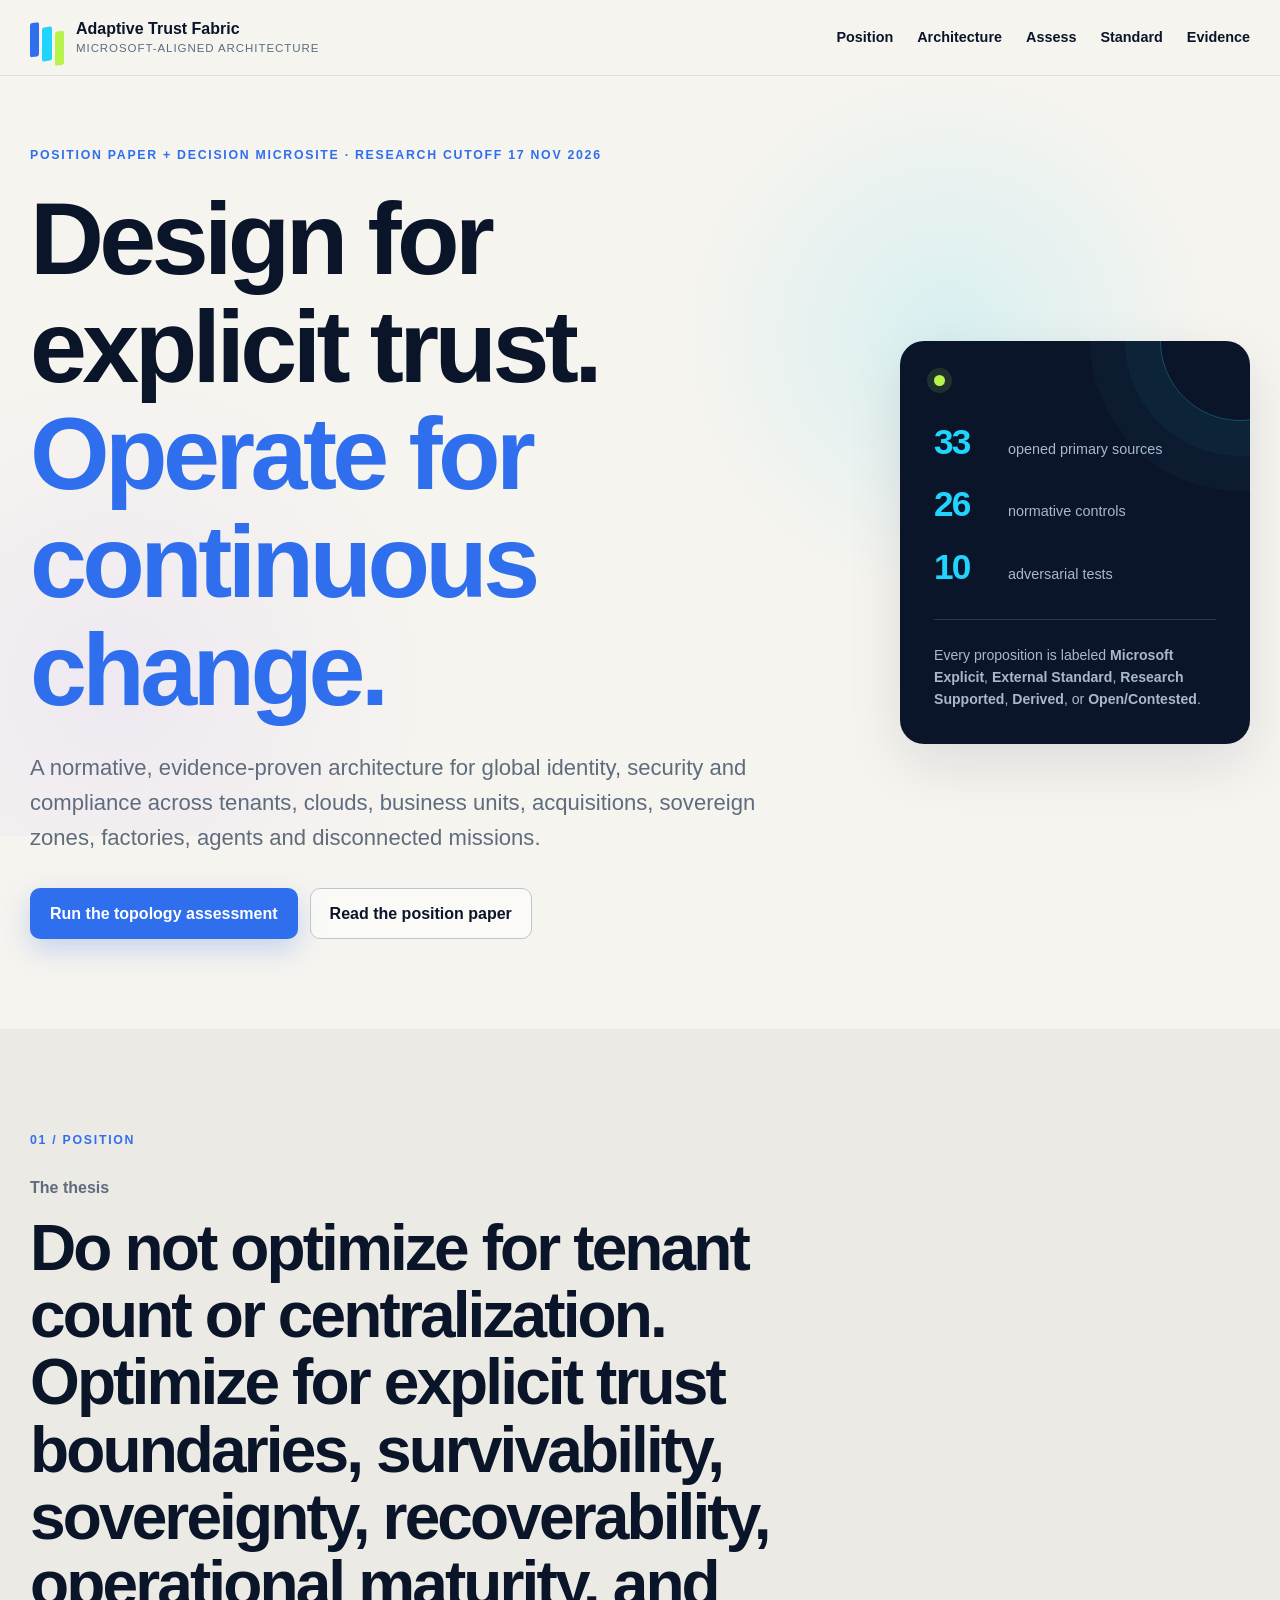
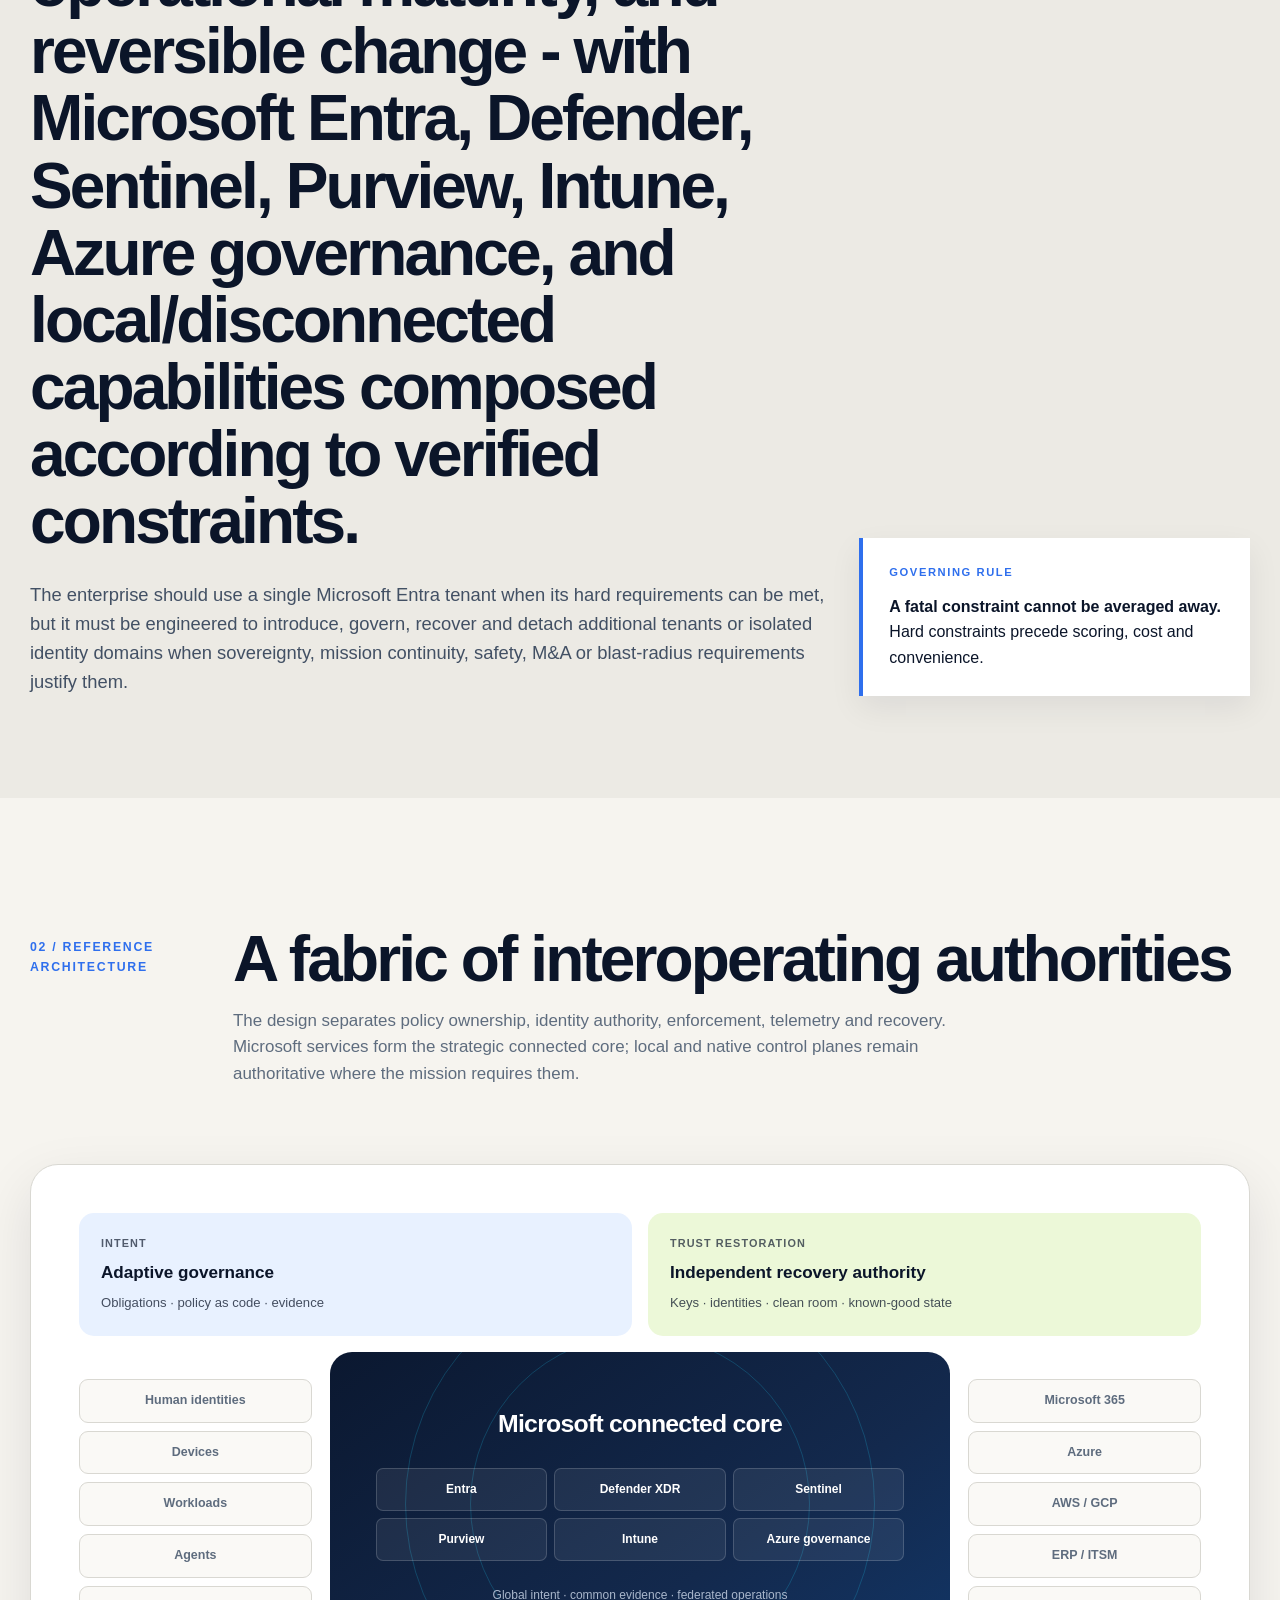
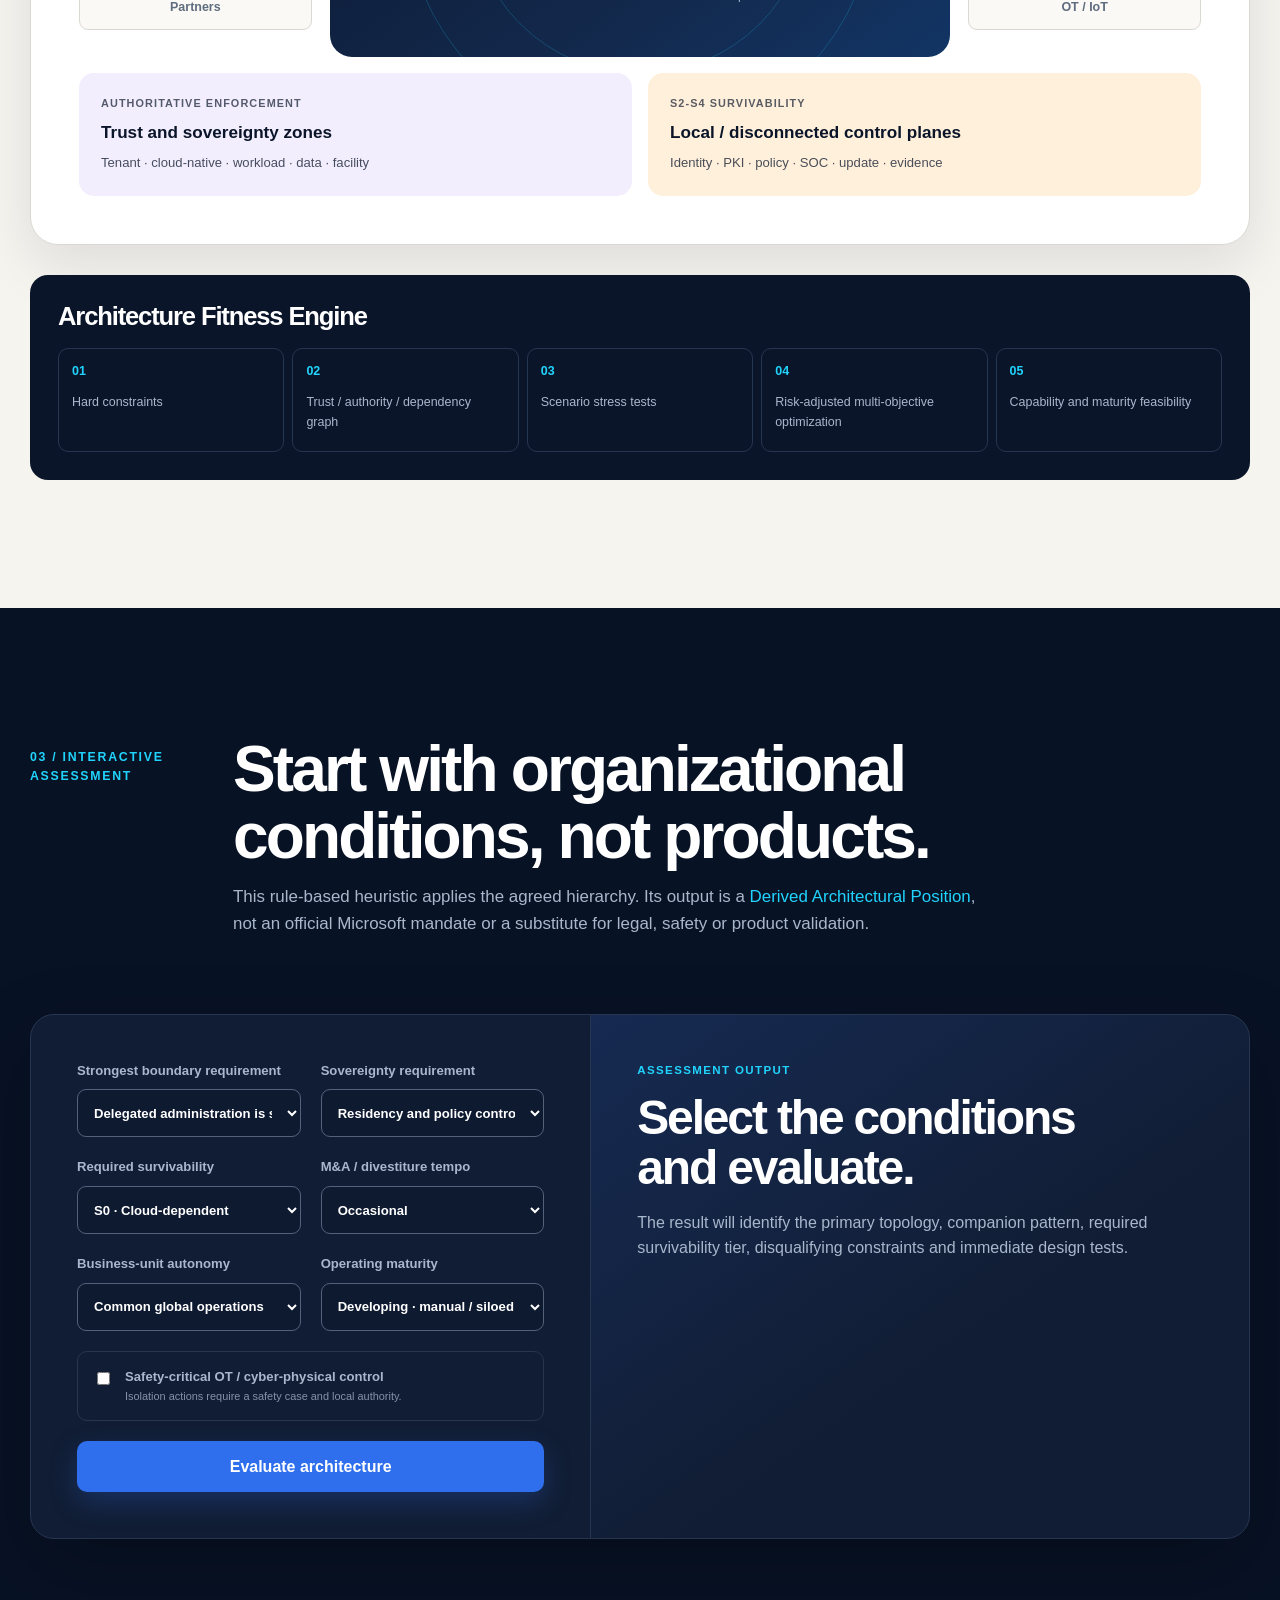
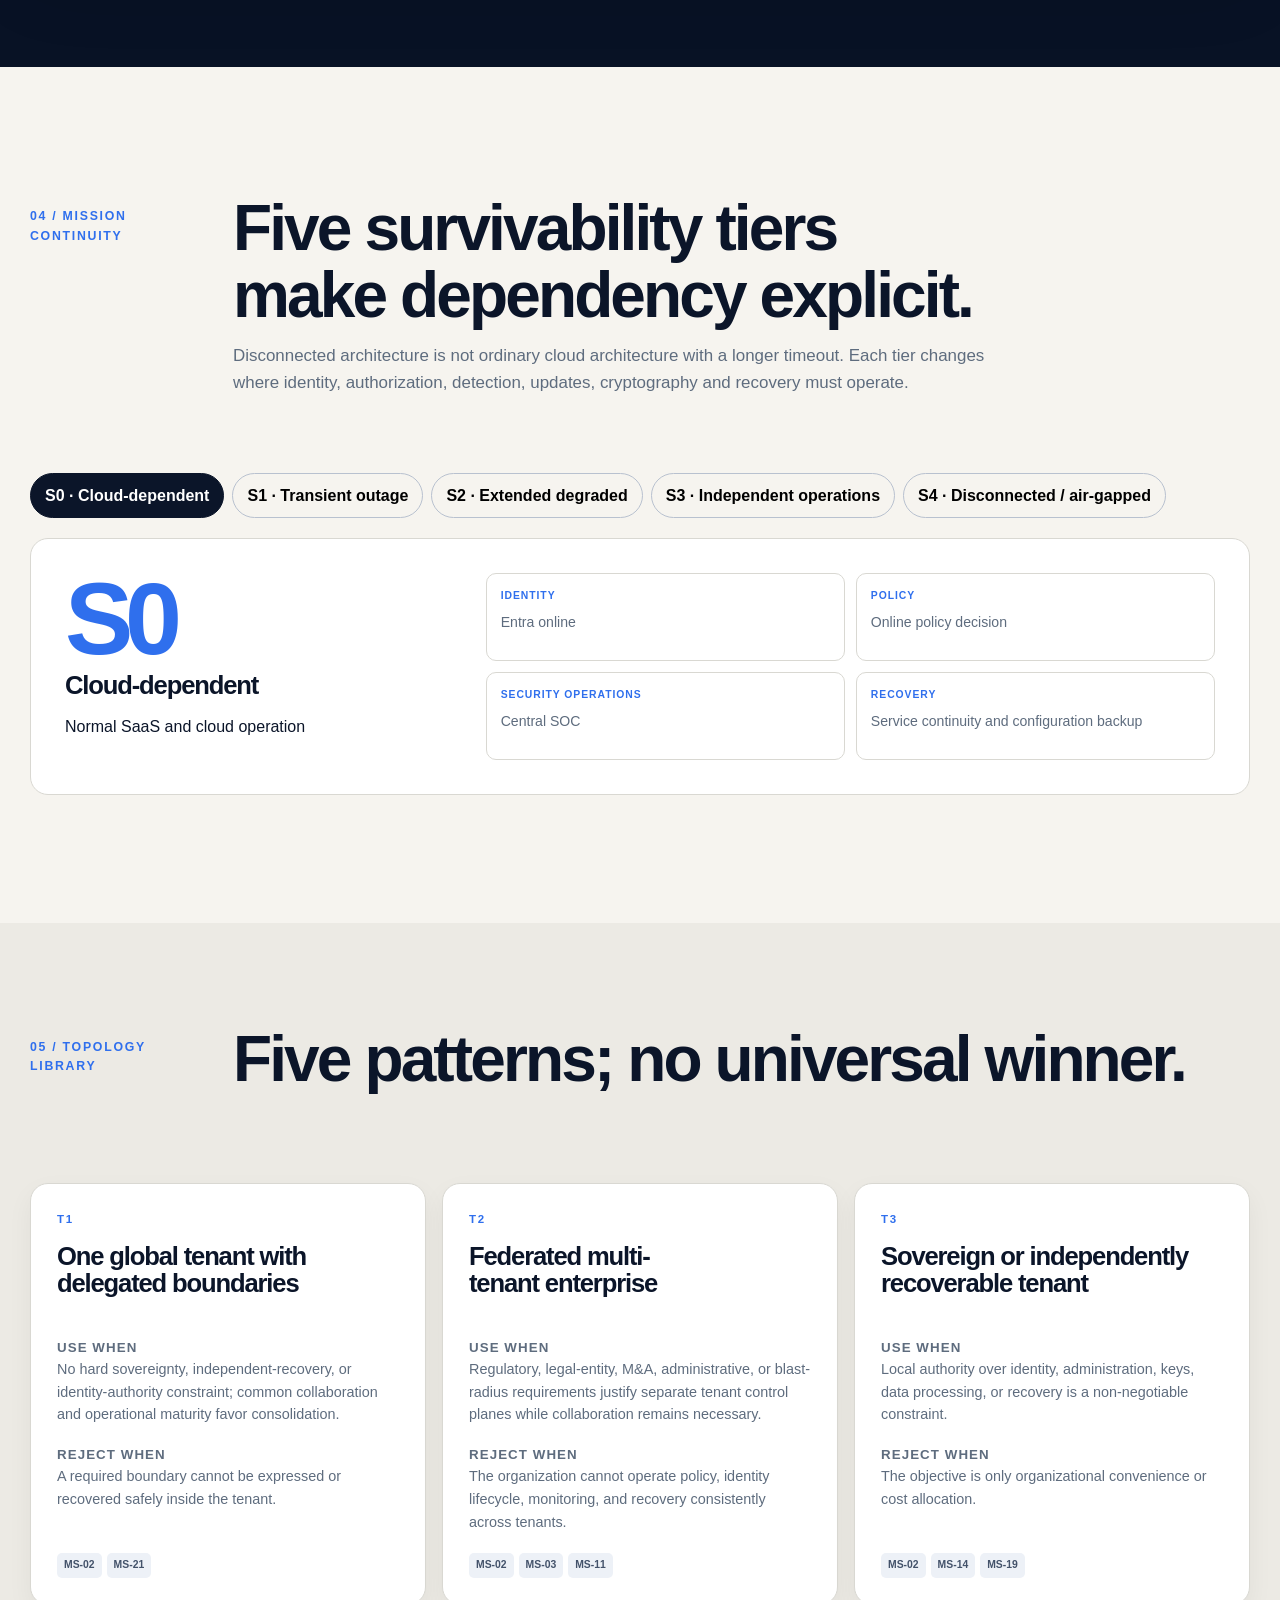
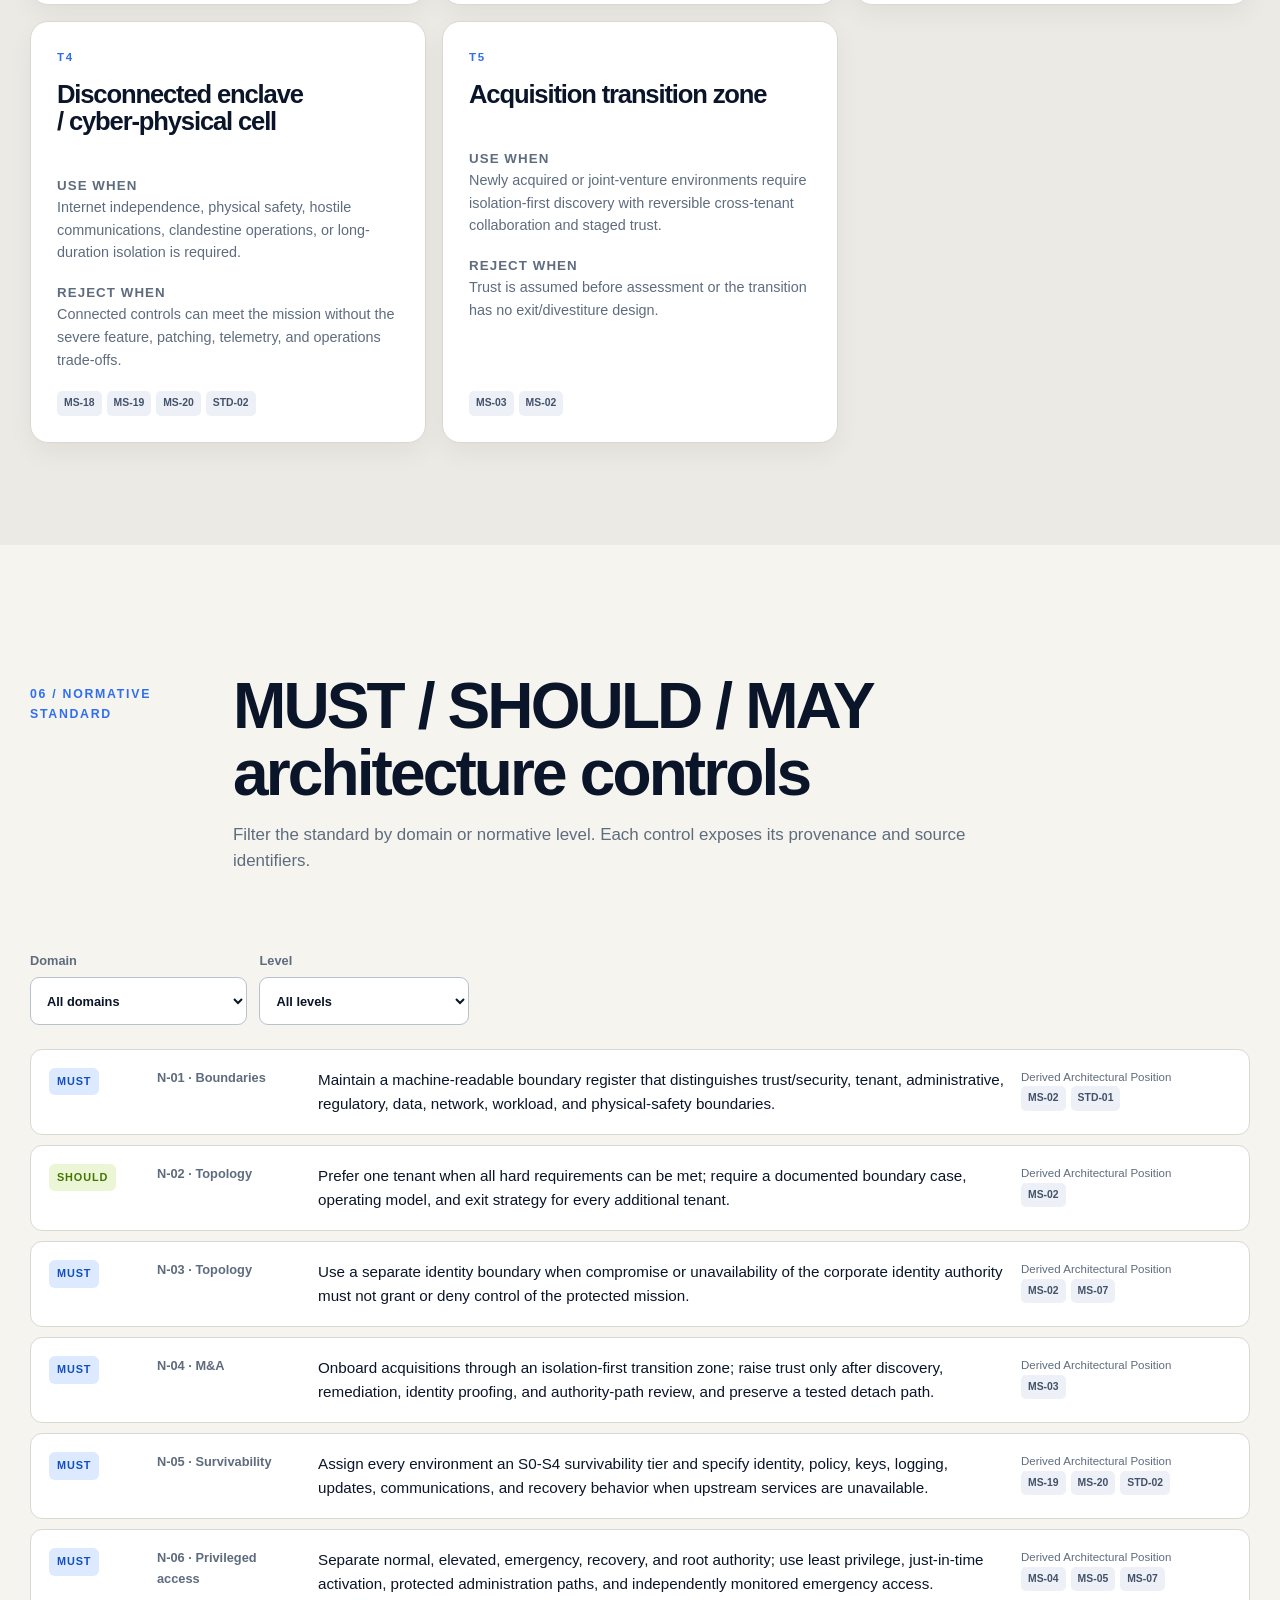
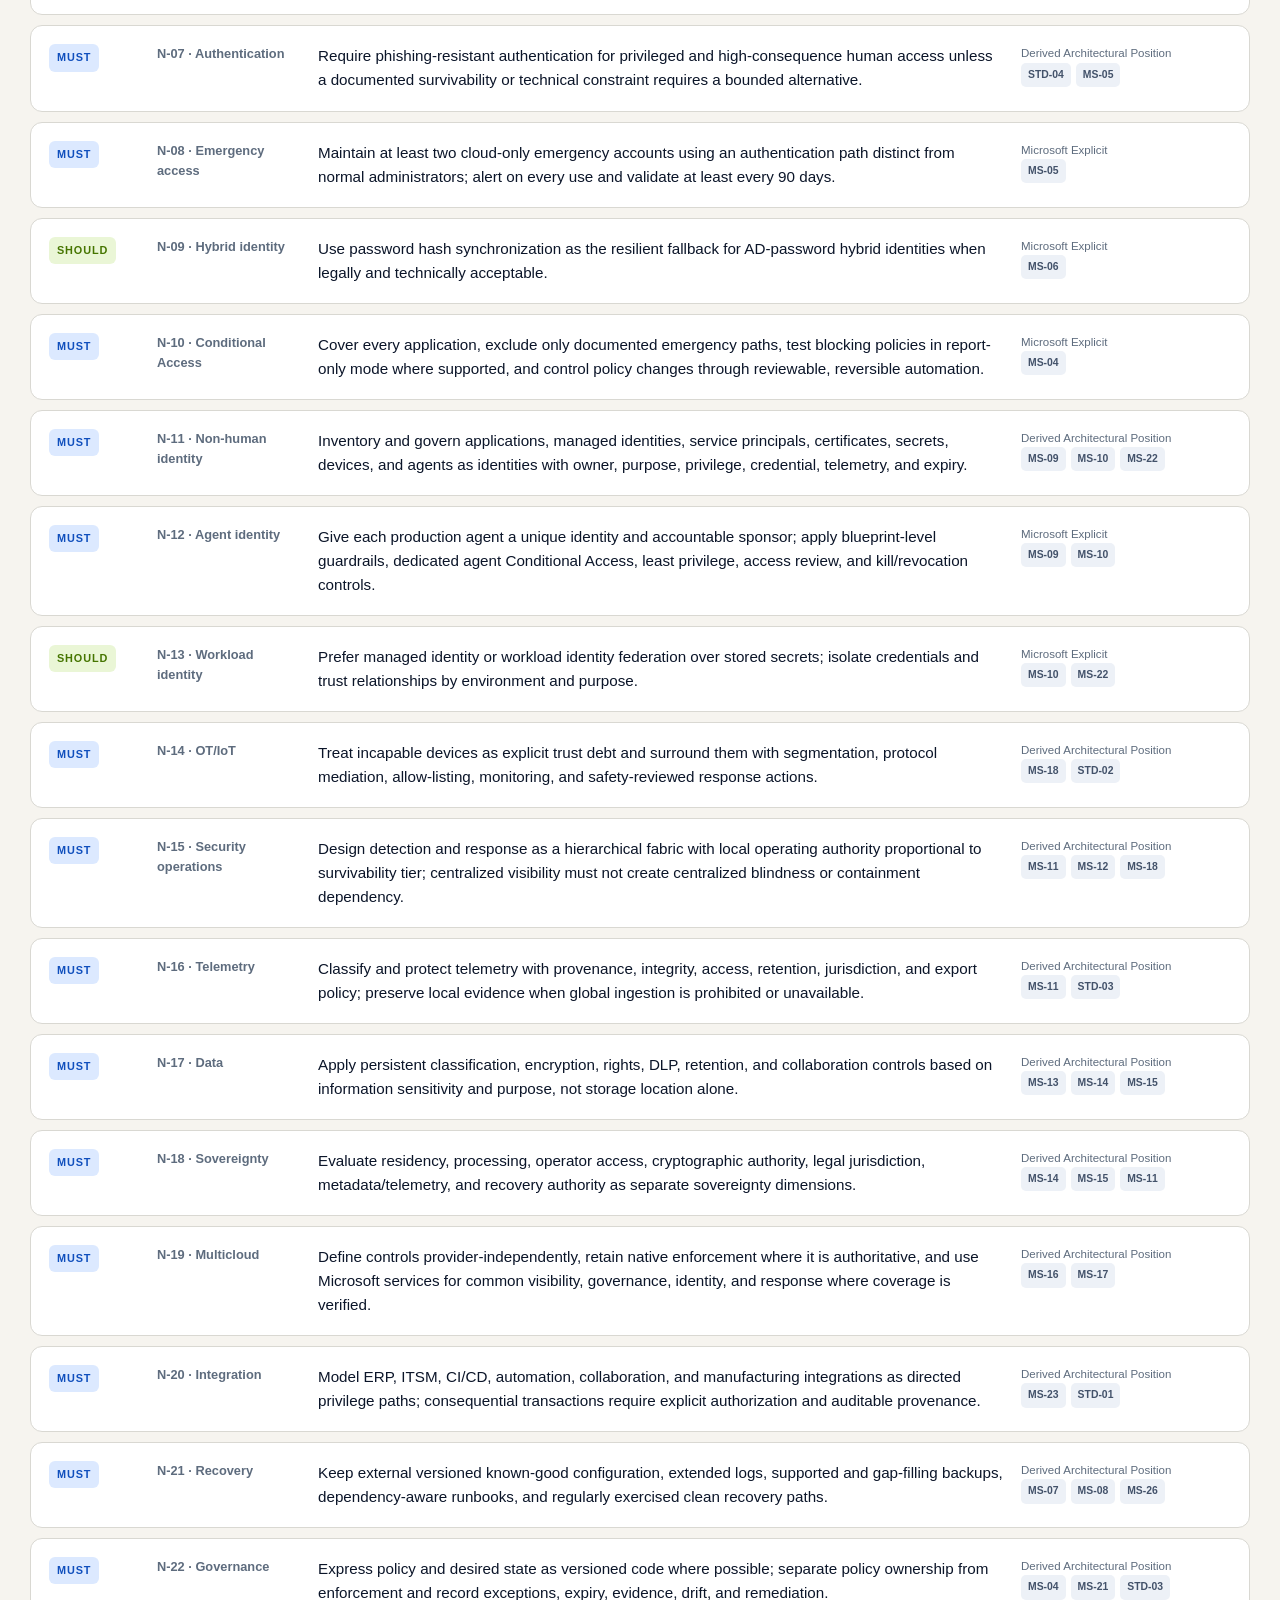
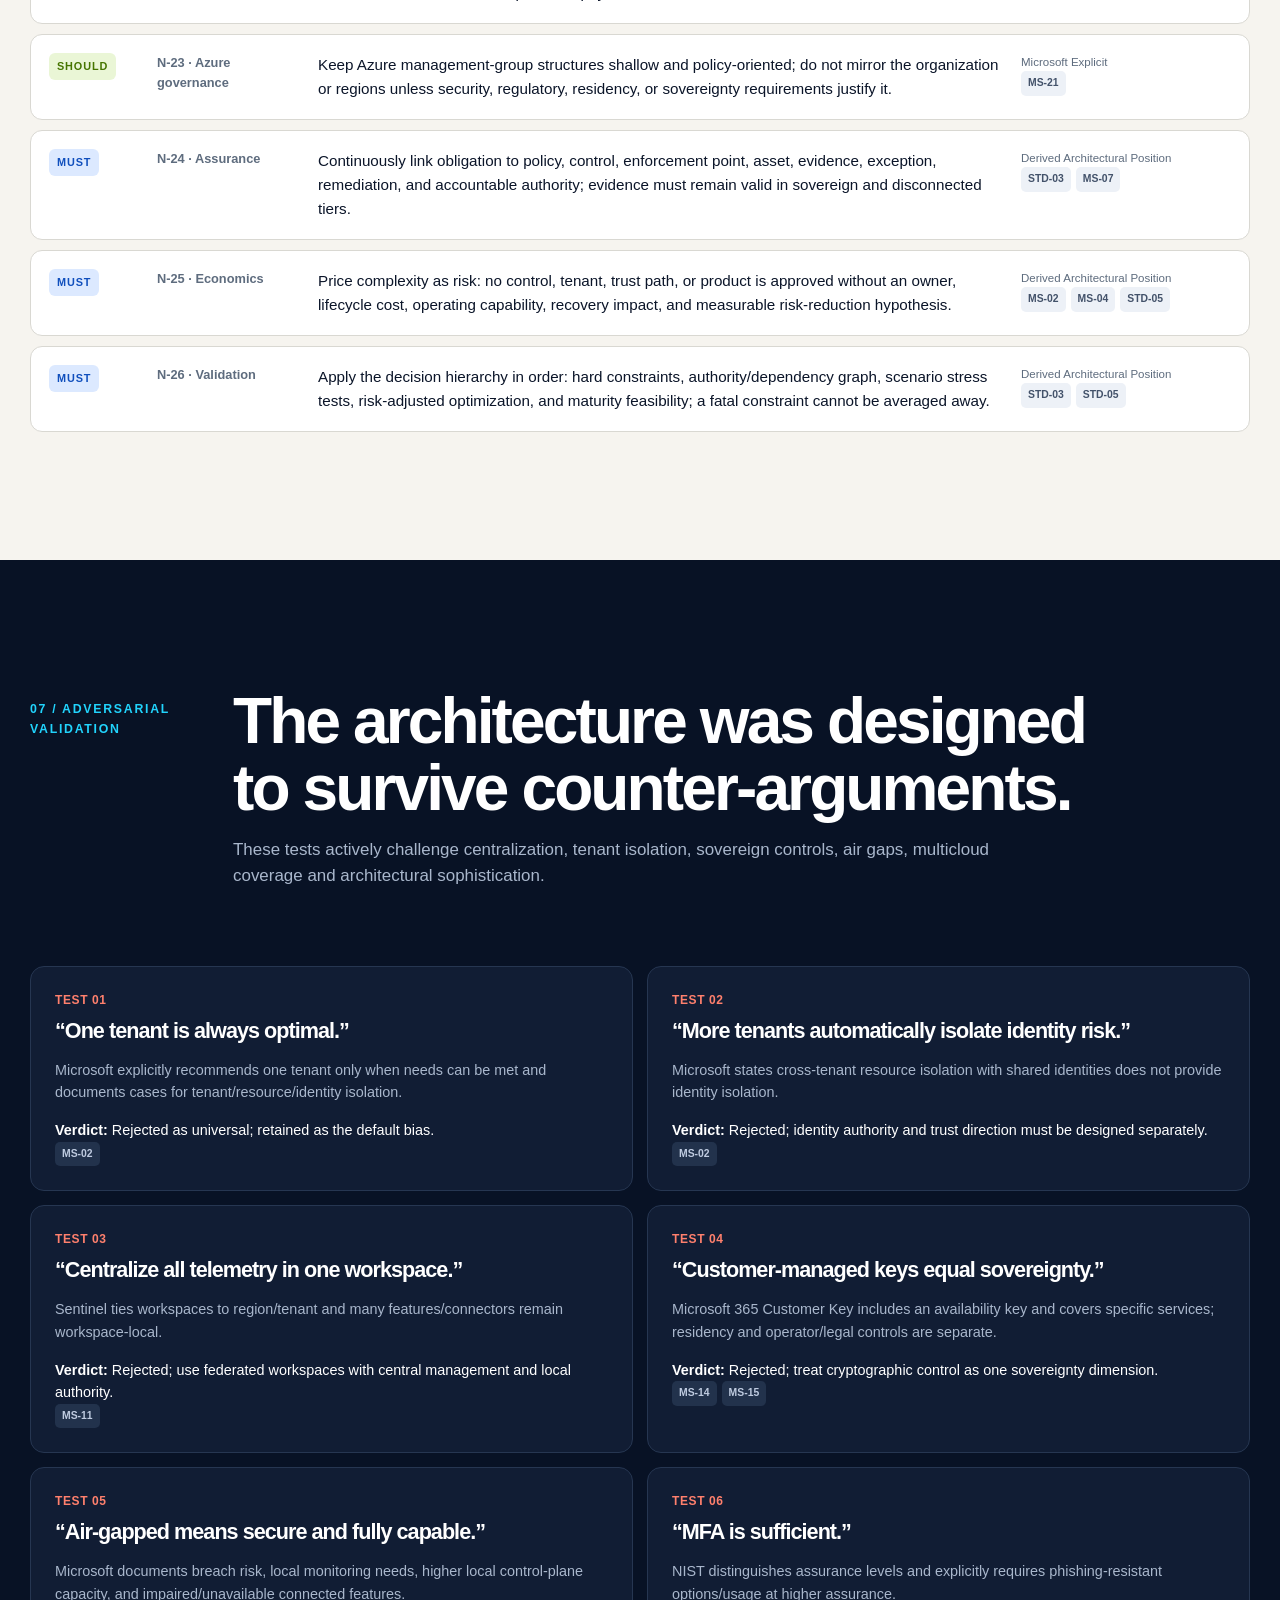
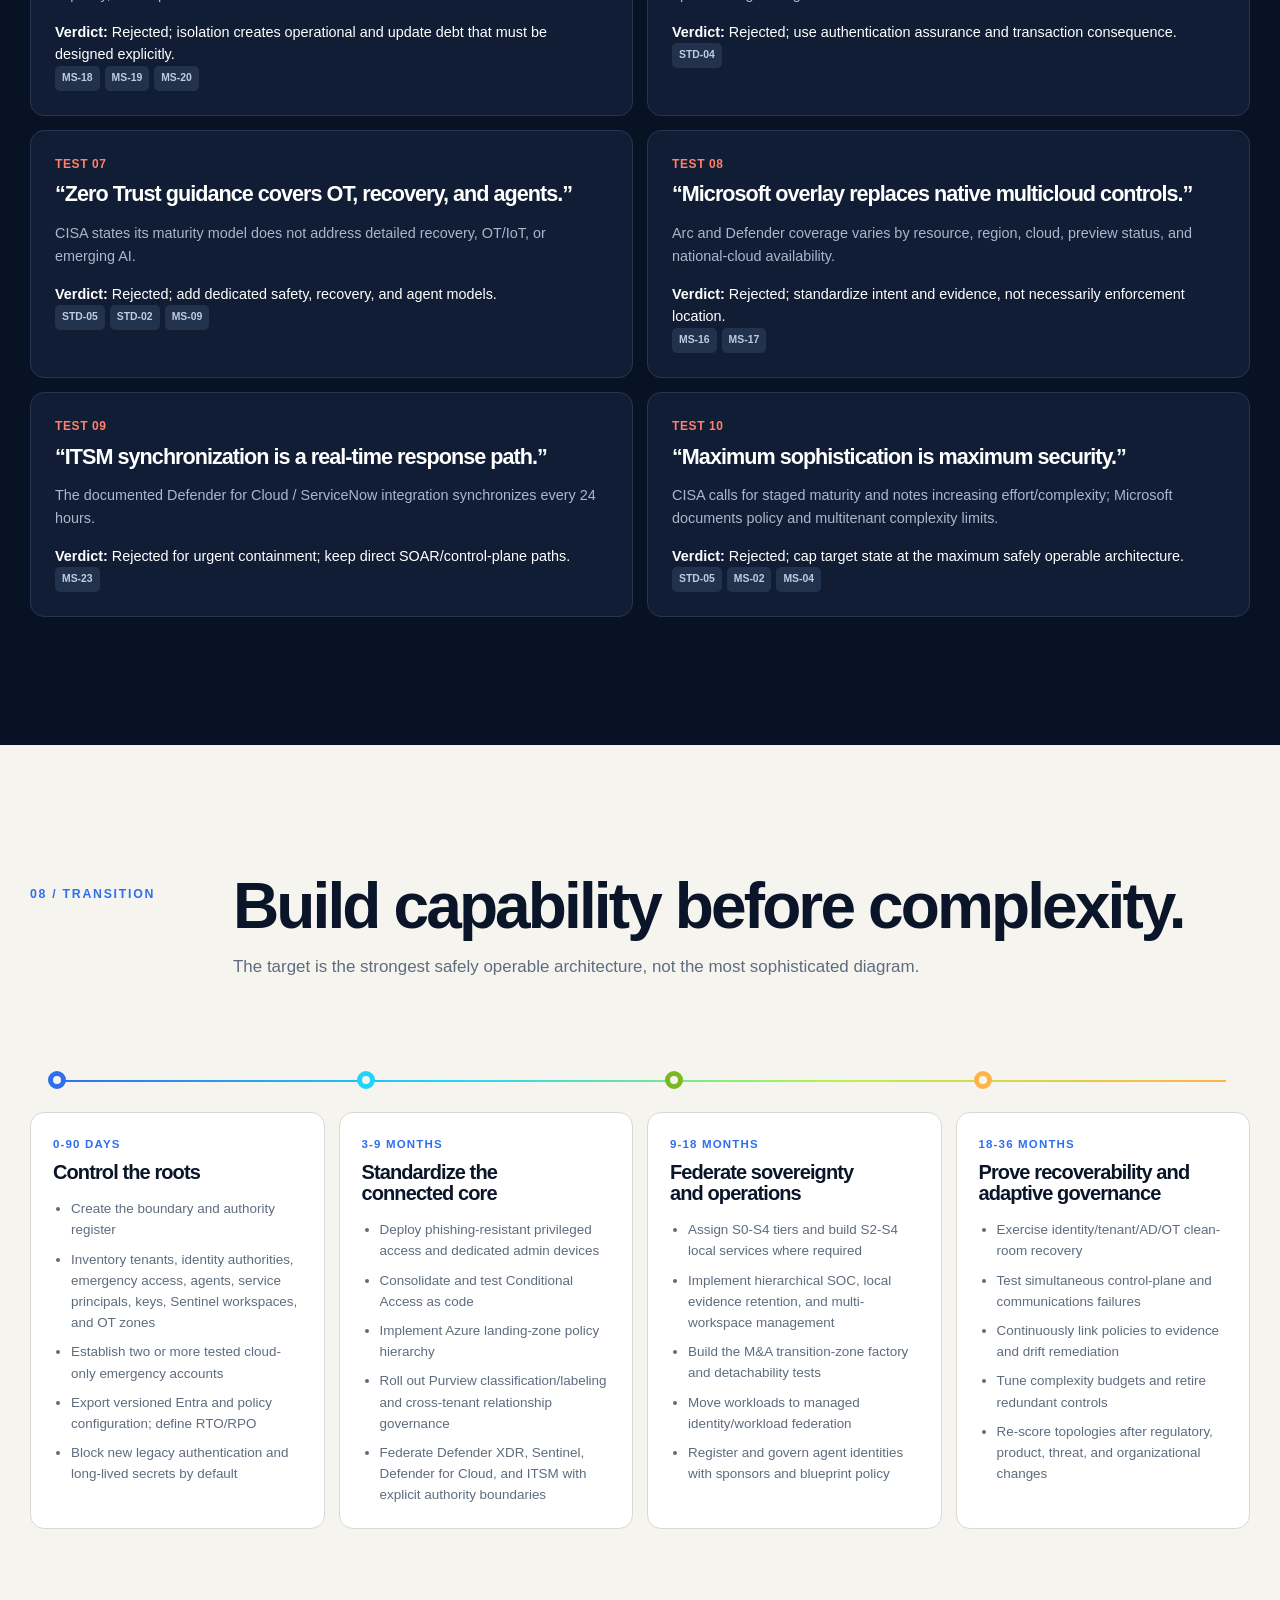
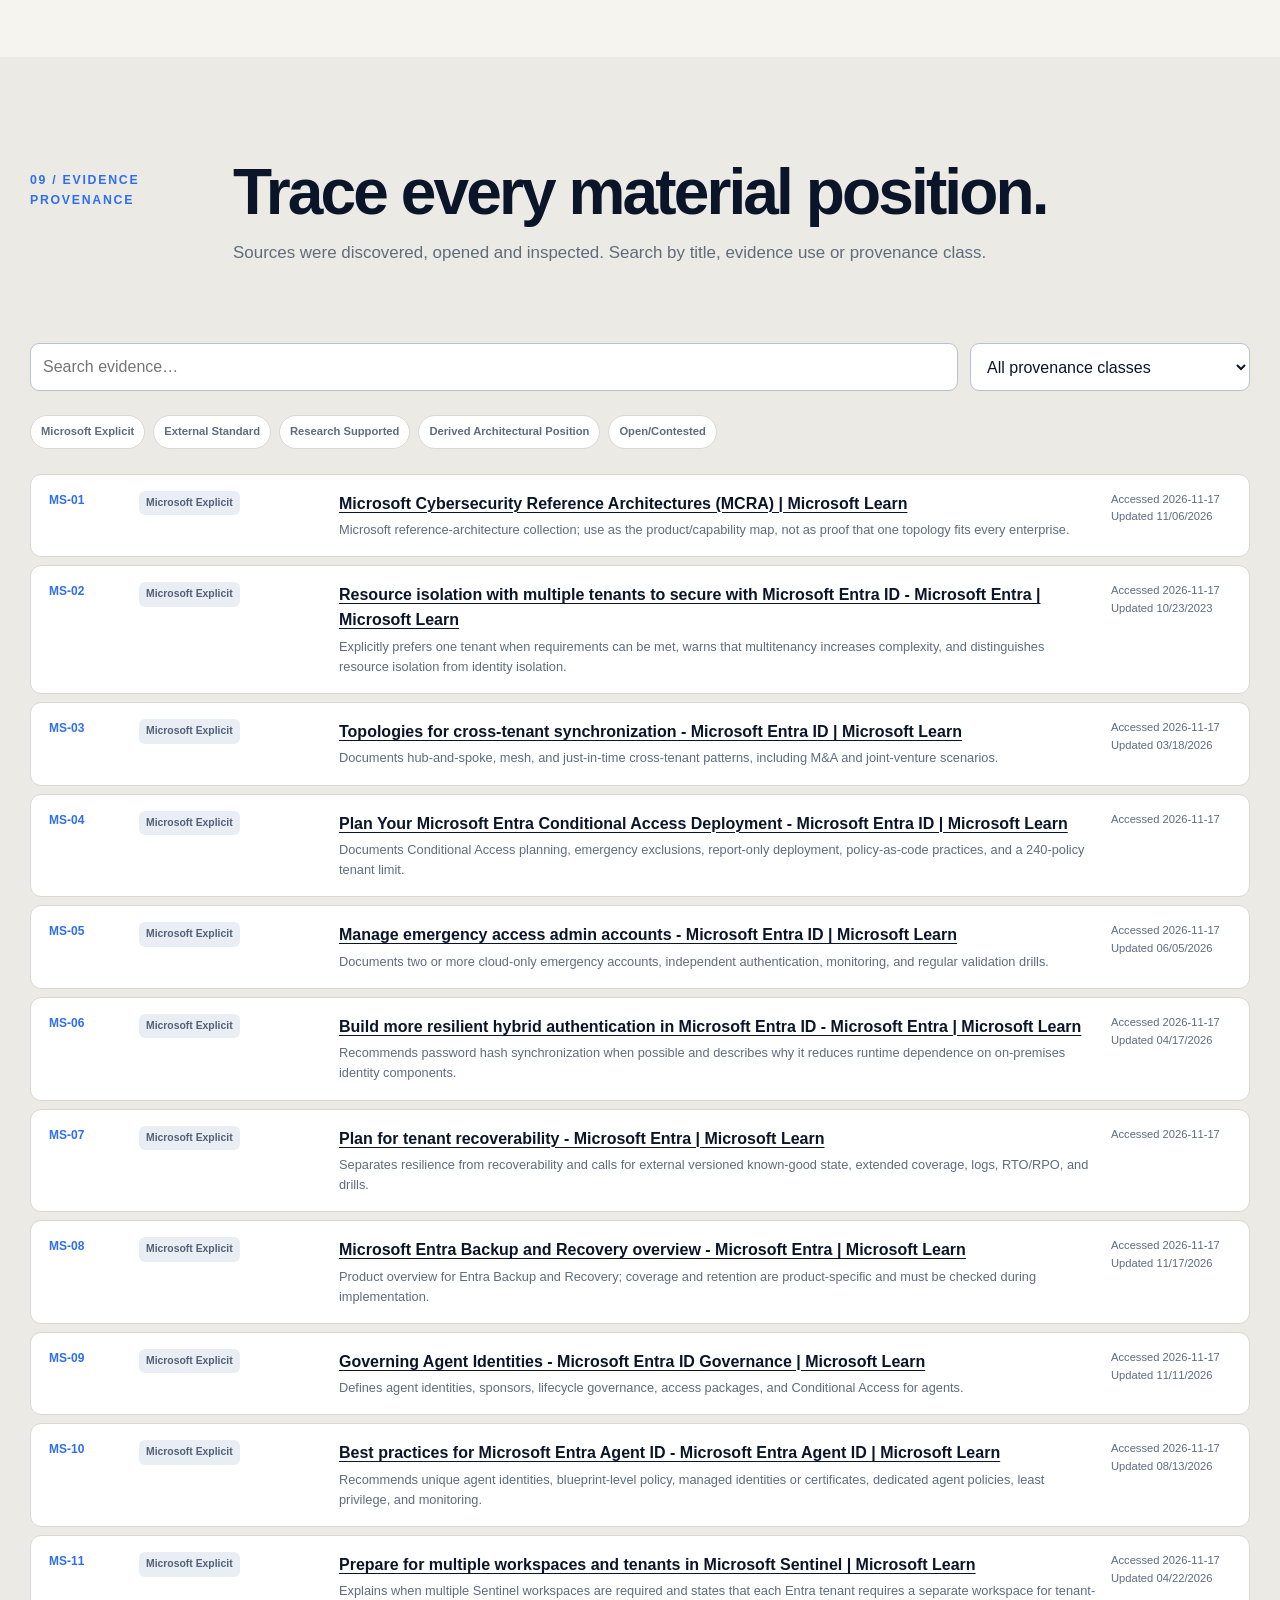
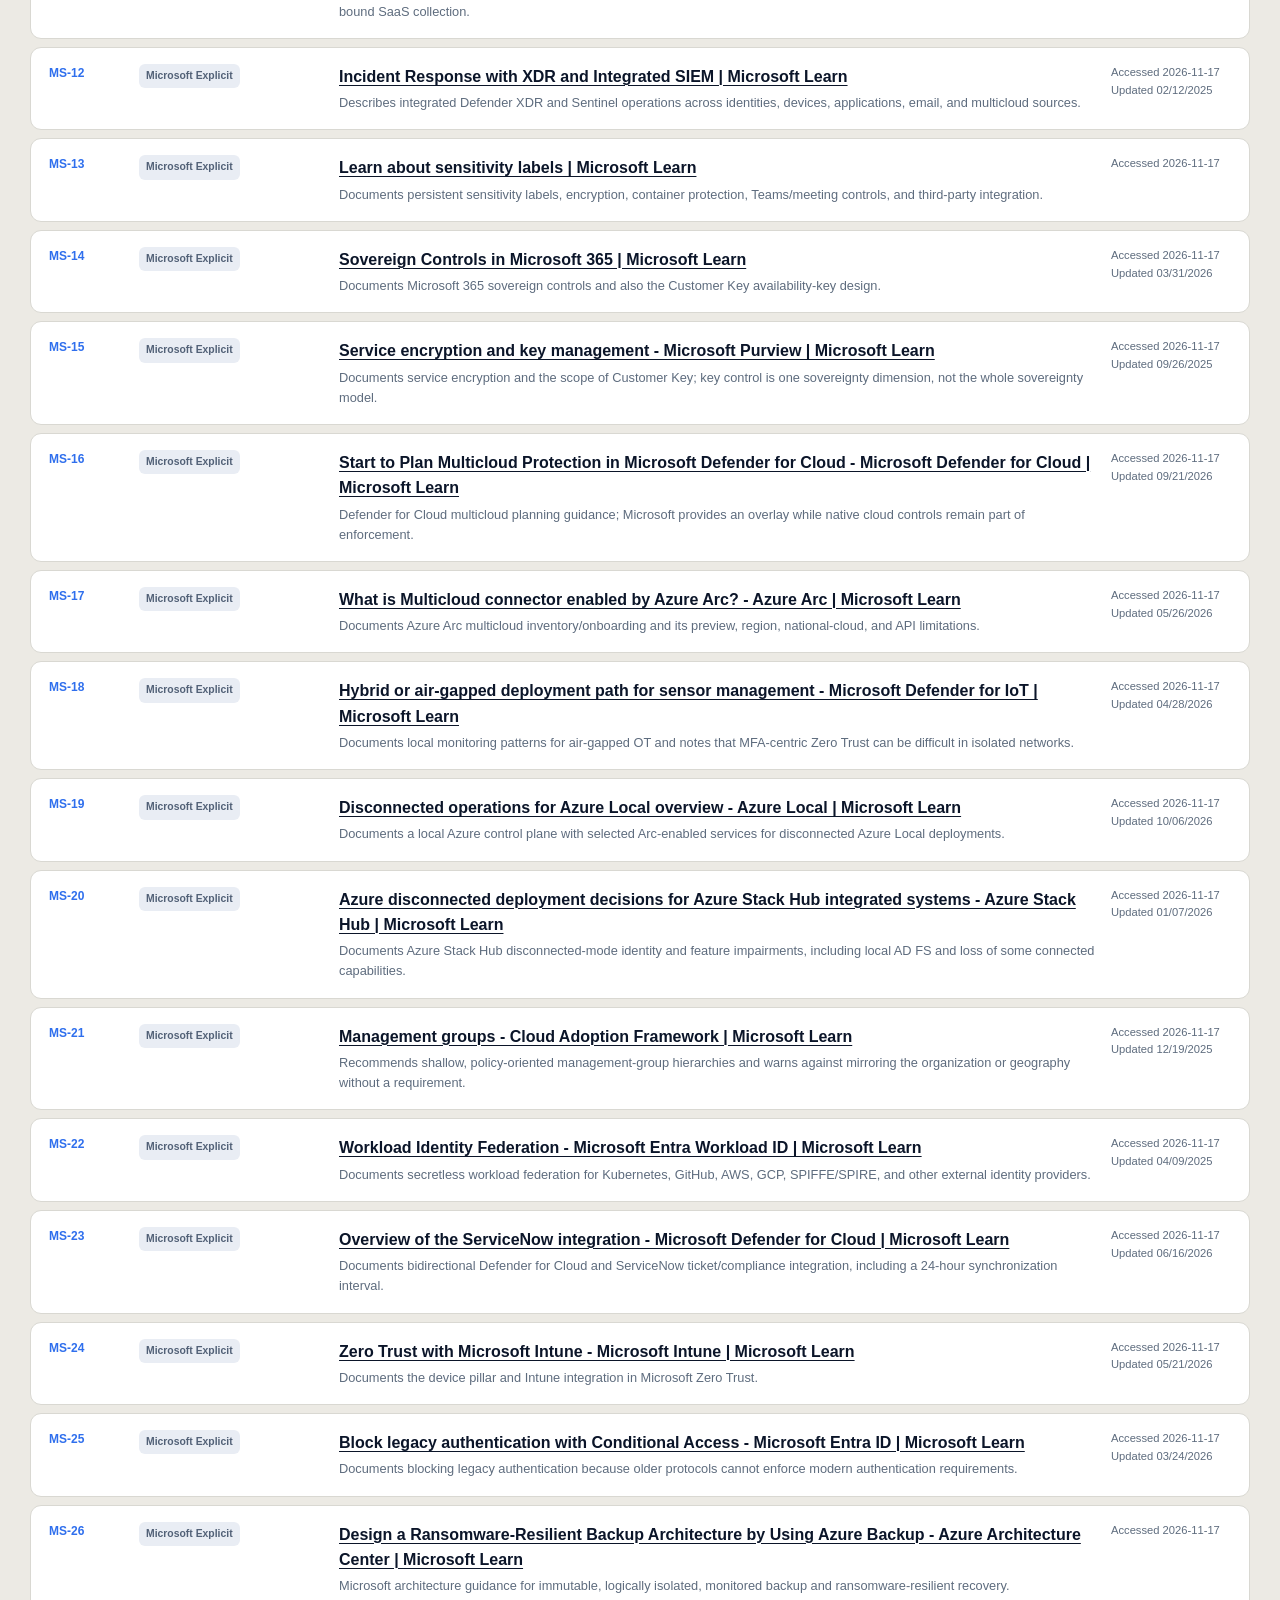
==== adaptive-trust-fabric-microsite/index.html @ 8f03200f "Initial commit" ====
<!doctype html>
<html lang="en">
<head>
  <meta charset="utf-8">
  <meta name="viewport" content="width=device-width, initial-scale=1">
  <meta name="description" content="Evidence-backed Microsoft-aligned decision framework for global identity, security, compliance, sovereignty, M&A, OT, multicloud and disconnected operations.">
  <title>Adaptive Trust Fabric | Global Enterprise Architecture</title>
  <link rel="stylesheet" href="assets/styles.css">
</head>
<body>
  <a class="skip-link" href="#main">Skip to content</a>
  <header class="site-header" id="top">
    <a class="brand" href="#top" aria-label="Adaptive Trust Fabric home">
      <span class="brand-mark" aria-hidden="true"><i></i><i></i><i></i></span>
      <span><strong>Adaptive Trust Fabric</strong><small>Microsoft-aligned architecture</small></span>
    </a>
    <button class="nav-toggle" aria-expanded="false" aria-controls="site-nav">Menu</button>
    <nav id="site-nav" aria-label="Primary navigation">
      <a href="#position">Position</a>
      <a href="#architecture">Architecture</a>
      <a href="#assess">Assess</a>
      <a href="#standard">Standard</a>
      <a href="#evidence">Evidence</a>
    </nav>
  </header>

  <main id="main">
    <section class="hero shell">
      <div class="hero-copy reveal">
        <p class="eyebrow">Position paper + decision microsite · Research cutoff 17 Nov 2026</p>
        <h1>Design for explicit trust.<br><span>Operate for continuous change.</span></h1>
        <p class="dek">A normative, evidence-proven architecture for global identity, security and compliance across tenants, clouds, business units, acquisitions, sovereign zones, factories, agents and disconnected missions.</p>
        <div class="hero-actions">
          <a class="button primary" href="#assess">Run the topology assessment</a>
          <a class="button secondary" href="../position-paper/Adaptive-Trust-Fabric-Position-Paper.pdf">Read the position paper</a>
        </div>
      </div>
      <aside class="evidence-card reveal" aria-label="Evidence summary">
        <span class="signal"></span>
        <p class="metric"><strong id="source-count">33</strong><span>opened primary sources</span></p>
        <p class="metric"><strong id="control-count">26</strong><span>normative controls</span></p>
        <p class="metric"><strong id="challenge-count">10</strong><span>adversarial tests</span></p>
        <div class="mini-rule"></div>
        <p>Every proposition is labeled <b>Microsoft Explicit</b>, <b>External Standard</b>, <b>Research Supported</b>, <b>Derived</b>, or <b>Open/Contested</b>.</p>
      </aside>
    </section>

    <section class="position band" id="position">
      <div class="shell grid-12">
        <div class="section-label">01 / Position</div>
        <div class="span-8">
          <p class="kicker">The thesis</p>
          <h2 id="thesis">Optimize for boundaries and survivability - not tenant count.</h2>
          <p class="lead">The enterprise should use a single Microsoft Entra tenant when its hard requirements can be met, but it must be engineered to introduce, govern, recover and detach additional tenants or isolated identity domains when sovereignty, mission continuity, safety, M&A or blast-radius requirements justify them.</p>
        </div>
        <div class="span-4 callout">
          <span class="callout-label">Governing rule</span>
          <p><strong>A fatal constraint cannot be averaged away.</strong> Hard constraints precede scoring, cost and convenience.</p>
        </div>
      </div>
    </section>

    <section class="shell section" id="architecture">
      <div class="section-heading reveal">
        <div class="section-label">02 / Reference architecture</div>
        <h2>A fabric of interoperating authorities</h2>
        <p>The design separates policy ownership, identity authority, enforcement, telemetry and recovery. Microsoft services form the strategic connected core; local and native control planes remain authoritative where the mission requires them.</p>
      </div>

      <div class="fabric-diagram reveal" role="img" aria-label="Adaptive Trust Fabric reference architecture">
        <div class="fabric-top">
          <div class="node governance"><small>Intent</small><strong>Adaptive governance</strong><span>Obligations · policy as code · evidence</span></div>
          <div class="node recovery"><small>Trust restoration</small><strong>Independent recovery authority</strong><span>Keys · identities · clean room · known-good state</span></div>
        </div>
        <div class="fabric-mid">
          <div class="rail left">
            <span>Human identities</span><span>Devices</span><span>Workloads</span><span>Agents</span><span>Partners</span>
          </div>
          <div class="core">
            <div class="core-ring r1"></div><div class="core-ring r2"></div>
            <p class="core-title">Microsoft connected core</p>
            <div class="core-grid">
              <b>Entra</b><b>Defender XDR</b><b>Sentinel</b><b>Purview</b><b>Intune</b><b>Azure governance</b>
            </div>
            <p class="core-note">Global intent · common evidence · federated operations</p>
          </div>
          <div class="rail right">
            <span>Microsoft 365</span><span>Azure</span><span>AWS / GCP</span><span>ERP / ITSM</span><span>OT / IoT</span>
          </div>
        </div>
        <div class="fabric-bottom">
          <div class="node zones"><small>Authoritative enforcement</small><strong>Trust and sovereignty zones</strong><span>Tenant · cloud-native · workload · data · facility</span></div>
          <div class="node edge"><small>S2-S4 survivability</small><strong>Local / disconnected control planes</strong><span>Identity · PKI · policy · SOC · update · evidence</span></div>
        </div>
      </div>

      <div class="decision-stack reveal">
        <h3>Architecture Fitness Engine</h3>
        <ol id="decision-hierarchy"></ol>
      </div>
    </section>

    <section class="section dark" id="assess">
      <div class="shell">
        <div class="section-heading light reveal">
          <div class="section-label">03 / Interactive assessment</div>
          <h2>Start with organizational conditions, not products.</h2>
          <p>This rule-based heuristic applies the agreed hierarchy. Its output is a <em>Derived Architectural Position</em>, not an official Microsoft mandate or a substitute for legal, safety or product validation.</p>
        </div>
        <div class="assessor reveal">
          <form id="assessment-form" class="assessment-form">
            <label><span>Strongest boundary requirement</span>
              <select name="boundary">
                <option value="delegated">Delegated administration is sufficient</option>
                <option value="regulatory">Different regulatory / legal-entity controls</option>
                <option value="identity">Independent identity and recovery authority</option>
              </select>
            </label>
            <label><span>Sovereignty requirement</span>
              <select name="sovereignty">
                <option value="residency">Residency and policy controls</option>
                <option value="keys">Local key authority and operator restrictions</option>
                <option value="control">Local control plane; external authority unacceptable</option>
              </select>
            </label>
            <label><span>Required survivability</span>
              <select name="survivability">
                <option value="0">S0 · Cloud-dependent</option>
                <option value="1">S1 · Transient outage</option>
                <option value="2">S2 · Extended degraded</option>
                <option value="3">S3 · Independent operations</option>
                <option value="4">S4 · Disconnected / air-gapped</option>
              </select>
            </label>
            <label><span>M&A / divestiture tempo</span>
              <select name="ma">
                <option value="low">Occasional</option>
                <option value="high">Continuous / portfolio operating model</option>
              </select>
            </label>
            <label><span>Business-unit autonomy</span>
              <select name="autonomy">
                <option value="low">Common global operations</option>
                <option value="high">Independent legal / operating authority</option>
              </select>
            </label>
            <label><span>Operating maturity</span>
              <select name="maturity">
                <option value="developing">Developing · manual / siloed</option>
                <option value="managed">Managed · standardized / measured</option>
                <option value="adaptive">Adaptive · automated / continuously assured</option>
              </select>
            </label>
            <label class="check"><input type="checkbox" name="ot"><span><strong>Safety-critical OT / cyber-physical control</strong><small>Isolation actions require a safety case and local authority.</small></span></label>
            <button class="button primary" type="submit">Evaluate architecture</button>
          </form>
          <section class="assessment-result" id="assessment-result" aria-live="polite">
            <p class="result-kicker">Assessment output</p>
            <h3>Select the conditions and evaluate.</h3>
            <p>The result will identify the primary topology, companion pattern, required survivability tier, disqualifying constraints and immediate design tests.</p>
          </section>
        </div>
      </div>
    </section>

    <section class="shell section" id="survivability">
      <div class="section-heading reveal">
        <div class="section-label">04 / Mission continuity</div>
        <h2>Five survivability tiers make dependency explicit.</h2>
        <p>Disconnected architecture is not ordinary cloud architecture with a longer timeout. Each tier changes where identity, authorization, detection, updates, cryptography and recovery must operate.</p>
      </div>
      <div class="tier-tabs reveal" id="tier-tabs" role="tablist" aria-label="Survivability tiers"></div>
      <div class="tier-panel reveal" id="tier-panel"></div>
    </section>

    <section class="section band" id="topologies">
      <div class="shell">
        <div class="section-heading reveal">
          <div class="section-label">05 / Topology library</div>
          <h2>Five patterns; no universal winner.</h2>
        </div>
        <div class="card-grid" id="topology-grid"></div>
      </div>
    </section>

    <section class="shell section" id="standard">
      <div class="section-heading reveal">
        <div class="section-label">06 / Normative standard</div>
        <h2>MUST / SHOULD / MAY architecture controls</h2>
        <p>Filter the standard by domain or normative level. Each control exposes its provenance and source identifiers.</p>
      </div>
      <div class="filters reveal">
        <label>Domain <select id="control-domain"><option value="all">All domains</option></select></label>
        <label>Level <select id="control-level"><option value="all">All levels</option><option>MUST</option><option>SHOULD</option><option>MAY</option></select></label>
      </div>
      <div id="control-list" class="control-list"></div>
    </section>

    <section class="section dark" id="challenge">
      <div class="shell">
        <div class="section-heading light reveal">
          <div class="section-label">07 / Adversarial validation</div>
          <h2>The architecture was designed to survive counter-arguments.</h2>
          <p>These tests actively challenge centralization, tenant isolation, sovereign controls, air gaps, multicloud coverage and architectural sophistication.</p>
        </div>
        <div class="challenge-list" id="challenge-list"></div>
      </div>
    </section>

    <section class="shell section" id="roadmap">
      <div class="section-heading reveal">
        <div class="section-label">08 / Transition</div>
        <h2>Build capability before complexity.</h2>
        <p>The target is the strongest safely operable architecture, not the most sophisticated diagram.</p>
      </div>
      <div class="roadmap" id="roadmap-list"></div>
    </section>

    <section class="section band" id="evidence">
      <div class="shell">
        <div class="section-heading reveal">
          <div class="section-label">09 / Evidence provenance</div>
          <h2>Trace every material position.</h2>
          <p>Sources were discovered, opened and inspected. Search by title, evidence use or provenance class.</p>
        </div>
        <div class="evidence-tools reveal">
          <input id="source-search" type="search" placeholder="Search evidence…" aria-label="Search evidence">
          <select id="source-class" aria-label="Filter evidence class"><option value="all">All provenance classes</option></select>
        </div>
        <div class="legend" id="provenance-legend"></div>
        <div class="source-list" id="source-list"></div>
      </div>
    </section>

    <section class="shell section closing">
      <p class="eyebrow">Decision statement</p>
      <h2>Centralize intent. Federate enforcement. Localize survival. Prove recovery.</h2>
      <p>The architecture remains optimal only while evidence shows that its boundaries, dependencies, authority paths and operational capabilities match the enterprise’s mission.</p>
      <a class="button primary" href="../position-paper/Adaptive-Trust-Fabric-Position-Paper.pdf">Open the complete position paper</a>
    </section>
  </main>

  <footer>
    <div class="shell footer-grid">
      <div><strong>Adaptive Trust Fabric</strong><p>Version 1.0 · Research cutoff 17 Nov 2026</p></div>
      <p>This is a Microsoft-aligned architectural position, not an official Microsoft product commitment. Validate legal, regulatory, safety, licensing, preview and regional requirements before implementation.</p>
    </div>
  </footer>

  <script id="research-data" type="application/json">{
  "meta": {
    "title": "Adaptive Trust Fabric for Global Enterprise Identity, Security and Compliance",
    "subtitle": "Microsoft-aligned, evidence-backed normative architecture and decision framework",
    "version": "1.0",
    "research_cutoff": "2026-11-17",
    "generated": "2026-11-17",
    "disclaimer": "This is a Microsoft-aligned architectural position, not an official Microsoft product commitment or substitute for legal, regulatory, safety, product, or licensing validation."
  },
  "thesis": "Do not optimize for tenant count or centralization. Optimize for explicit trust boundaries, survivability, sovereignty, recoverability, operational maturity, and reversible change - with Microsoft Entra, Defender, Sentinel, Purview, Intune, Azure governance, and local/disconnected capabilities composed according to verified constraints.",
  "provenanceLegend": [
    {
      "class": "Microsoft Explicit",
      "meaning": "Direct statement in opened Microsoft documentation. Product scope, licensing, limits, and preview status still require implementation-time validation."
    },
    {
      "class": "External Standard",
      "meaning": "Normative or authoritative guidance from NIST, CISA, or another standards/government body."
    },
    {
      "class": "Research Supported",
      "meaning": "Primary or research-grade publication that supports, bounds, or challenges an architectural proposition."
    },
    {
      "class": "Derived Architectural Position",
      "meaning": "A conclusion synthesized in this paper from multiple sources and the agreed decision criteria; not represented as an explicit Microsoft mandate."
    },
    {
      "class": "Open/Contested",
      "meaning": "Evidence is incomplete, context-dependent, fast-moving, or materially disputed; decision requires local legal, safety, operational, or product validation."
    }
  ],
  "sources": [
    {
      "id": "MS-01",
      "title": "Microsoft Cybersecurity Reference Architectures (MCRA) | Microsoft Learn",
      "url": "https://learn.microsoft.com/en-us/security/zero-trust/microsoft-reference-architecture",
      "provenance": "Microsoft Explicit",
      "retrieval_status": "Opened and inspected",
      "accessed": "2026-11-17",
      "last_updated": "11/06/2026",
      "evidence_use": "Microsoft reference-architecture collection; use as the product/capability map, not as proof that one topology fits every enterprise."
    },
    {
      "id": "MS-02",
      "title": "Resource isolation with multiple tenants to secure with Microsoft Entra ID - Microsoft Entra | Microsoft Learn",
      "url": "https://learn.microsoft.com/en-us/entra/architecture/secure-multiple-tenants",
      "provenance": "Microsoft Explicit",
      "retrieval_status": "Opened and inspected",
      "accessed": "2026-11-17",
      "last_updated": "10/23/2023",
      "evidence_use": "Explicitly prefers one tenant when requirements can be met, warns that multitenancy increases complexity, and distinguishes resource isolation from identity isolation."
    },
    {
      "id": "MS-03",
      "title": "Topologies for cross-tenant synchronization - Microsoft Entra ID | Microsoft Learn",
      "url": "https://learn.microsoft.com/en-us/entra/identity/multi-tenant-organizations/cross-tenant-synchronization-topology",
      "provenance": "Microsoft Explicit",
      "retrieval_status": "Opened and inspected",
      "accessed": "2026-11-17",
      "last_updated": "03/18/2026",
      "evidence_use": "Documents hub-and-spoke, mesh, and just-in-time cross-tenant patterns, including M&A and joint-venture scenarios."
    },
    {
      "id": "MS-04",
      "title": "Plan Your Microsoft Entra Conditional Access Deployment - Microsoft Entra ID | Microsoft Learn",
      "url": "https://learn.microsoft.com/en-us/entra/identity/conditional-access/plan-conditional-access",
      "provenance": "Microsoft Explicit",
      "retrieval_status": "Opened and inspected",
      "accessed": "2026-11-17",
      "last_updated": null,
      "evidence_use": "Documents Conditional Access planning, emergency exclusions, report-only deployment, policy-as-code practices, and a 240-policy tenant limit."
    },
    {
      "id": "MS-05",
      "title": "Manage emergency access admin accounts - Microsoft Entra ID | Microsoft Learn",
      "url": "https://learn.microsoft.com/en-us/entra/identity/role-based-access-control/security-emergency-access",
      "provenance": "Microsoft Explicit",
      "retrieval_status": "Opened and inspected",
      "accessed": "2026-11-17",
      "last_updated": "06/05/2026",
      "evidence_use": "Documents two or more cloud-only emergency accounts, independent authentication, monitoring, and regular validation drills."
    },
    {
      "id": "MS-06",
      "title": "Build more resilient hybrid authentication in Microsoft Entra ID - Microsoft Entra | Microsoft Learn",
      "url": "https://learn.microsoft.com/en-us/entra/architecture/resilience-in-hybrid",
      "provenance": "Microsoft Explicit",
      "retrieval_status": "Opened and inspected",
      "accessed": "2026-11-17",
      "last_updated": "04/17/2026",
      "evidence_use": "Recommends password hash synchronization when possible and describes why it reduces runtime dependence on on-premises identity components."
    },
    {
      "id": "MS-07",
      "title": "Plan for tenant recoverability - Microsoft Entra | Microsoft Learn",
      "url": "https://learn.microsoft.com/en-us/entra/architecture/recoverability-tenant",
      "provenance": "Microsoft Explicit",
      "retrieval_status": "Opened and inspected",
      "accessed": "2026-11-17",
      "last_updated": null,
      "evidence_use": "Separates resilience from recoverability and calls for external versioned known-good state, extended coverage, logs, RTO/RPO, and drills."
    },
    {
      "id": "MS-08",
      "title": "Microsoft Entra Backup and Recovery overview - Microsoft Entra | Microsoft Learn",
      "url": "https://learn.microsoft.com/en-us/entra/backup/overview",
      "provenance": "Microsoft Explicit",
      "retrieval_status": "Opened and inspected",
      "accessed": "2026-11-17",
      "last_updated": "11/17/2026",
      "evidence_use": "Product overview for Entra Backup and Recovery; coverage and retention are product-specific and must be checked during implementation."
    },
    {
      "id": "MS-09",
      "title": "Governing Agent Identities - Microsoft Entra ID Governance | Microsoft Learn",
      "url": "https://learn.microsoft.com/en-us/entra/id-governance/agent-id-governance-overview",
      "provenance": "Microsoft Explicit",
      "retrieval_status": "Opened and inspected",
      "accessed": "2026-11-17",
      "last_updated": "11/11/2026",
      "evidence_use": "Defines agent identities, sponsors, lifecycle governance, access packages, and Conditional Access for agents."
    },
    {
      "id": "MS-10",
      "title": "Best practices for Microsoft Entra Agent ID - Microsoft Entra Agent ID | Microsoft Learn",
      "url": "https://learn.microsoft.com/en-us/entra/agent-id/best-practices-agent-id",
      "provenance": "Microsoft Explicit",
      "retrieval_status": "Opened and inspected",
      "accessed": "2026-11-17",
      "last_updated": "08/13/2026",
      "evidence_use": "Recommends unique agent identities, blueprint-level policy, managed identities or certificates, dedicated agent policies, least privilege, and monitoring."
    },
    {
      "id": "MS-11",
      "title": "Prepare for multiple workspaces and tenants in Microsoft Sentinel | Microsoft Learn",
      "url": "https://learn.microsoft.com/en-us/azure/sentinel/prepare-multiple-workspaces",
      "provenance": "Microsoft Explicit",
      "retrieval_status": "Opened and inspected",
      "accessed": "2026-11-17",
      "last_updated": "04/22/2026",
      "evidence_use": "Explains when multiple Sentinel workspaces are required and states that each Entra tenant requires a separate workspace for tenant-bound SaaS collection."
    },
    {
      "id": "MS-12",
      "title": "Incident Response with XDR and Integrated SIEM | Microsoft Learn",
      "url": "https://learn.microsoft.com/en-us/security/zero-trust/siem-xdr-overview",
      "provenance": "Microsoft Explicit",
      "retrieval_status": "Opened and inspected",
      "accessed": "2026-11-17",
      "last_updated": "02/12/2025",
      "evidence_use": "Describes integrated Defender XDR and Sentinel operations across identities, devices, applications, email, and multicloud sources."
    },
    {
      "id": "MS-13",
      "title": "Learn about sensitivity labels | Microsoft Learn",
      "url": "https://learn.microsoft.com/en-us/purview/sensitivity-labels",
      "provenance": "Microsoft Explicit",
      "retrieval_status": "Opened and inspected",
      "accessed": "2026-11-17",
      "last_updated": null,
      "evidence_use": "Documents persistent sensitivity labels, encryption, container protection, Teams/meeting controls, and third-party integration."
    },
    {
      "id": "MS-14",
      "title": "Sovereign Controls in Microsoft 365 | Microsoft Learn",
      "url": "https://learn.microsoft.com/en-us/azure/azure-sovereign-clouds/public/microsoft-365-sovereign-controls",
      "provenance": "Microsoft Explicit",
      "retrieval_status": "Opened and inspected",
      "accessed": "2026-11-17",
      "last_updated": "03/31/2026",
      "evidence_use": "Documents Microsoft 365 sovereign controls and also the Customer Key availability-key design."
    },
    {
      "id": "MS-15",
      "title": "Service encryption and key management - Microsoft Purview | Microsoft Learn",
      "url": "https://learn.microsoft.com/en-us/purview/microsoft-365-service-encryption",
      "provenance": "Microsoft Explicit",
      "retrieval_status": "Opened and inspected",
      "accessed": "2026-11-17",
      "last_updated": "09/26/2025",
      "evidence_use": "Documents service encryption and the scope of Customer Key; key control is one sovereignty dimension, not the whole sovereignty model."
    },
    {
      "id": "MS-16",
      "title": "Start to Plan Multicloud Protection in Microsoft Defender for Cloud - Microsoft Defender for Cloud | Microsoft Learn",
      "url": "https://learn.microsoft.com/en-us/azure/defender-for-cloud/plan-multicloud-security-get-started",
      "provenance": "Microsoft Explicit",
      "retrieval_status": "Opened and inspected",
      "accessed": "2026-11-17",
      "last_updated": "09/21/2026",
      "evidence_use": "Defender for Cloud multicloud planning guidance; Microsoft provides an overlay while native cloud controls remain part of enforcement."
    },
    {
      "id": "MS-17",
      "title": "What is Multicloud connector enabled by Azure Arc? - Azure Arc | Microsoft Learn",
      "url": "https://learn.microsoft.com/en-us/azure/azure-arc/multicloud-connector/overview",
      "provenance": "Microsoft Explicit",
      "retrieval_status": "Opened and inspected",
      "accessed": "2026-11-17",
      "last_updated": "05/26/2026",
      "evidence_use": "Documents Azure Arc multicloud inventory/onboarding and its preview, region, national-cloud, and API limitations."
    },
    {
      "id": "MS-18",
      "title": "Hybrid or air-gapped deployment path for sensor management - Microsoft Defender for IoT | Microsoft Learn",
      "url": "https://learn.microsoft.com/en-us/azure/defender-for-iot/organizations/ot-deploy/air-gapped-deploy",
      "provenance": "Microsoft Explicit",
      "retrieval_status": "Opened and inspected",
      "accessed": "2026-11-17",
      "last_updated": "04/28/2026",
      "evidence_use": "Documents local monitoring patterns for air-gapped OT and notes that MFA-centric Zero Trust can be difficult in isolated networks."
    },
    {
      "id": "MS-19",
      "title": "Disconnected operations for Azure Local overview - Azure Local | Microsoft Learn",
      "url": "https://learn.microsoft.com/en-us/azure/azure-local/manage/disconnected-operations-overview?view=azloc-2610",
      "provenance": "Microsoft Explicit",
      "retrieval_status": "Opened and inspected",
      "accessed": "2026-11-17",
      "last_updated": "10/06/2026",
      "evidence_use": "Documents a local Azure control plane with selected Arc-enabled services for disconnected Azure Local deployments."
    },
    {
      "id": "MS-20",
      "title": "Azure disconnected deployment decisions for Azure Stack Hub integrated systems - Azure Stack Hub | Microsoft Learn",
      "url": "https://learn.microsoft.com/en-us/azure-stack/operator/azure-stack-disconnected-deployment?view=azs-2604",
      "provenance": "Microsoft Explicit",
      "retrieval_status": "Opened and inspected",
      "accessed": "2026-11-17",
      "last_updated": "01/07/2026",
      "evidence_use": "Documents Azure Stack Hub disconnected-mode identity and feature impairments, including local AD FS and loss of some connected capabilities."
    },
    {
      "id": "MS-21",
      "title": "Management groups - Cloud Adoption Framework | Microsoft Learn",
      "url": "https://learn.microsoft.com/en-us/azure/cloud-adoption-framework/ready/landing-zone/design-area/resource-org-management-groups",
      "provenance": "Microsoft Explicit",
      "retrieval_status": "Opened and inspected",
      "accessed": "2026-11-17",
      "last_updated": "12/19/2025",
      "evidence_use": "Recommends shallow, policy-oriented management-group hierarchies and warns against mirroring the organization or geography without a requirement."
    },
    {
      "id": "MS-22",
      "title": "Workload Identity Federation - Microsoft Entra Workload ID | Microsoft Learn",
      "url": "https://learn.microsoft.com/en-us/entra/workload-id/workload-identity-federation",
      "provenance": "Microsoft Explicit",
      "retrieval_status": "Opened and inspected",
      "accessed": "2026-11-17",
      "last_updated": "04/09/2025",
      "evidence_use": "Documents secretless workload federation for Kubernetes, GitHub, AWS, GCP, SPIFFE/SPIRE, and other external identity providers."
    },
    {
      "id": "MS-23",
      "title": "Overview of the ServiceNow integration - Microsoft Defender for Cloud | Microsoft Learn",
      "url": "https://learn.microsoft.com/en-us/azure/defender-for-cloud/integration-servicenow",
      "provenance": "Microsoft Explicit",
      "retrieval_status": "Opened and inspected",
      "accessed": "2026-11-17",
      "last_updated": "06/16/2026",
      "evidence_use": "Documents bidirectional Defender for Cloud and ServiceNow ticket/compliance integration, including a 24-hour synchronization interval."
    },
    {
      "id": "MS-24",
      "title": "Zero Trust with Microsoft Intune - Microsoft Intune | Microsoft Learn",
      "url": "https://learn.microsoft.com/en-us/intune/fundamentals/zero-trust",
      "provenance": "Microsoft Explicit",
      "retrieval_status": "Opened and inspected",
      "accessed": "2026-11-17",
      "last_updated": "05/21/2026",
      "evidence_use": "Documents the device pillar and Intune integration in Microsoft Zero Trust."
    },
    {
      "id": "MS-25",
      "title": "Block legacy authentication with Conditional Access - Microsoft Entra ID | Microsoft Learn",
      "url": "https://learn.microsoft.com/en-us/entra/identity/conditional-access/policy-block-legacy-authentication",
      "provenance": "Microsoft Explicit",
      "retrieval_status": "Opened and inspected",
      "accessed": "2026-11-17",
      "last_updated": "03/24/2026",
      "evidence_use": "Documents blocking legacy authentication because older protocols cannot enforce modern authentication requirements."
    },
    {
      "id": "MS-26",
      "title": "Design a Ransomware-Resilient Backup Architecture by Using Azure Backup - Azure Architecture Center | Microsoft Learn",
      "url": "https://learn.microsoft.com/en-us/azure/architecture/security/ransomware-resilient-backup-architecture/",
      "provenance": "Microsoft Explicit",
      "retrieval_status": "Opened and inspected",
      "accessed": "2026-11-17",
      "last_updated": null,
      "evidence_use": "Microsoft architecture guidance for immutable, logically isolated, monitored backup and ransomware-resilient recovery."
    },
    {
      "id": "STD-01",
      "title": "Zero Trust Architecture",
      "url": "https://nvlpubs.nist.gov/nistpubs/SpecialPublications/NIST.SP.800-207.pdf",
      "provenance": "External Standard",
      "retrieval_status": "Opened and inspected",
      "accessed": "2026-11-17",
      "last_updated": null,
      "evidence_use": "NIST defines Zero Trust as removing implicit trust based on network location or asset ownership and warns against a single deployment plan."
    },
    {
      "id": "STD-02",
      "title": "Guide to Operational Technology (OT) Security",
      "url": "https://nvlpubs.nist.gov/nistpubs/SpecialPublications/NIST.SP.800-82r3.pdf",
      "provenance": "External Standard",
      "retrieval_status": "Opened and inspected",
      "accessed": "2026-11-17",
      "last_updated": null,
      "evidence_use": "NIST OT guidance requires security controls to account for performance, reliability, and safety."
    },
    {
      "id": "STD-03",
      "title": "The NIST Cybersecurity Framework (CSF) 2",
      "url": "https://nvlpubs.nist.gov/nistpubs/CSWP/NIST.CSWP.29.pdf?utm_source__c=Email-Campaign&utm_medium__c=Email&activation_channel__c=Email_Campaign&field_insight_category_target_id=191&page=1#!/Resilience",
      "provenance": "External Standard",
      "retrieval_status": "Opened and inspected",
      "accessed": "2026-11-17",
      "last_updated": null,
      "evidence_use": "NIST CSF 2.0 is outcome-based, risk-oriented, and explicitly not one-size-fits-all."
    },
    {
      "id": "STD-04",
      "title": "NIST Special Publication 800-63B",
      "url": "https://pages.nist.gov/800-63-4/sp800-63b.html",
      "provenance": "External Standard",
      "retrieval_status": "Opened and inspected",
      "accessed": "2026-11-17",
      "last_updated": null,
      "evidence_use": "Current NIST digital-identity guidance requires phishing-resistant options at AAL2 and phishing resistance with non-exportable keys at AAL3."
    },
    {
      "id": "STD-05",
      "title": "Zero Trust Maturity Model Version 2",
      "url": "https://www.cisa.gov/sites/default/files/2023-04/zero_trust_maturity_model_v2_508.pdf?hss_channel=lcp-65741",
      "provenance": "External Standard",
      "retrieval_status": "Opened and inspected",
      "accessed": "2026-11-17",
      "last_updated": null,
      "evidence_use": "CISA maturity guidance supports staged adoption and explicitly omits detailed recovery, OT/IoT, and emerging-AI treatment."
    },
    {
      "id": "STD-06",
      "title": "Secure By Design",
      "url": "https://www.cisa.gov/sites/default/files/2023-10/SecureByDesign_1025_508c.pdf",
      "provenance": "External Standard",
      "retrieval_status": "Opened and inspected",
      "accessed": "2026-11-17",
      "last_updated": null,
      "evidence_use": "CISA and partners place security responsibility and secure defaults into product design and lifecycle governance."
    },
    {
      "id": "RES-01",
      "title": "BeyondCorp A New Approach to Enterprise Security SECURITY",
      "url": "https://www.usenix.org/system/files/login/articles/login_dec14_02_ward.pdf",
      "provenance": "Research Supported",
      "retrieval_status": "Opened and inspected",
      "accessed": "2026-11-17",
      "last_updated": null,
      "evidence_use": "The BeyondCorp case study is research evidence for identity- and device-aware access independent of network location; it is not a universal OT or disconnected blueprint."
    }
  ],
  "claims": [
    {
      "id": "C-01",
      "claim": "Use a single Entra tenant as the default when requirements can be met; create additional tenants only for explicit boundary outcomes whose value exceeds added complexity.",
      "provenance": "Derived Architectural Position",
      "sources": [
        "MS-02",
        "MS-03",
        "STD-03"
      ],
      "confidence": "High"
    },
    {
      "id": "C-02",
      "claim": "A separate tenant provides administrative, configuration, object, quota, and visibility separation; shared corporate identities can still defeat identity isolation.",
      "provenance": "Microsoft Explicit",
      "sources": [
        "MS-02"
      ],
      "confidence": "High"
    },
    {
      "id": "C-03",
      "claim": "M&A readiness is a standing architecture capability: hub-and-spoke, mesh, and just-in-time patterns can support attach, coexist, transform, and detach states.",
      "provenance": "Derived Architectural Position",
      "sources": [
        "MS-03"
      ],
      "confidence": "High"
    },
    {
      "id": "C-04",
      "claim": "Conditional Access is the strategic Entra policy engine, but the enterprise authorization architecture also needs workload, data, API, OT, cloud-native, and disconnected enforcement points.",
      "provenance": "Derived Architectural Position",
      "sources": [
        "MS-04",
        "STD-01",
        "MS-18"
      ],
      "confidence": "High"
    },
    {
      "id": "C-05",
      "claim": "Emergency access must not share the normal authentication and policy dependency chain; maintain at least two cloud-only accounts, monitor every use, and drill them regularly.",
      "provenance": "Microsoft Explicit",
      "sources": [
        "MS-05",
        "MS-04"
      ],
      "confidence": "High"
    },
    {
      "id": "C-06",
      "claim": "For hybrid users who rely on AD passwords, password hash synchronization is Microsoft’s simplest and most resilient option because authentication does not depend on on-premises components after synchronization.",
      "provenance": "Microsoft Explicit",
      "sources": [
        "MS-06"
      ],
      "confidence": "High"
    },
    {
      "id": "C-07",
      "claim": "Identity resilience and identity recoverability are different: continuity controls do not restore malicious or erroneous tenant changes, so external known-good configuration, logs, broader backup coverage, and drills are required.",
      "provenance": "Microsoft Explicit",
      "sources": [
        "MS-07",
        "MS-08"
      ],
      "confidence": "High"
    },
    {
      "id": "C-08",
      "claim": "AI agents require unique first-class identities, accountable sponsors, blueprint policy, separate noninteractive access controls, least privilege, monitored lifecycle, and a rapid revocation path.",
      "provenance": "Microsoft Explicit",
      "sources": [
        "MS-09",
        "MS-10"
      ],
      "confidence": "High"
    },
    {
      "id": "C-09",
      "claim": "A global SOC should be hierarchical rather than dependency-centralized: Microsoft Sentinel supports cross-workspace and cross-tenant management, but many features and tenant-bound connectors remain workspace-local.",
      "provenance": "Derived Architectural Position",
      "sources": [
        "MS-11",
        "MS-12"
      ],
      "confidence": "High"
    },
    {
      "id": "C-10",
      "claim": "Persistent classification and rights should travel with information across Microsoft 365, devices, third-party services, meetings, chats, and collaboration containers.",
      "provenance": "Microsoft Explicit",
      "sources": [
        "MS-13"
      ],
      "confidence": "High"
    },
    {
      "id": "C-11",
      "claim": "Data residency is not equivalent to sovereignty; evaluate storage and processing location, administrative authority, key authority, metadata/telemetry, legal access, and recoverability separately.",
      "provenance": "Derived Architectural Position",
      "sources": [
        "MS-14",
        "MS-15",
        "MS-11"
      ],
      "confidence": "High"
    },
    {
      "id": "C-12",
      "claim": "Microsoft can provide a multicloud security and governance overlay, but native cloud controls remain authoritative enforcement points and preview/region/national-cloud limitations prevent assuming universal parity.",
      "provenance": "Derived Architectural Position",
      "sources": [
        "MS-16",
        "MS-17"
      ],
      "confidence": "High"
    },
    {
      "id": "C-13",
      "claim": "Air-gapped does not mean implicitly trusted: isolated OT still needs local monitoring, segmentation, identity, backup, update transfer, evidence, and response capabilities that account for physical safety.",
      "provenance": "Derived Architectural Position",
      "sources": [
        "MS-18",
        "MS-19",
        "MS-20",
        "STD-02"
      ],
      "confidence": "High"
    },
    {
      "id": "C-14",
      "claim": "Authentication assurance, not “MFA” as a checkbox, is the design objective; phishing-resistant cryptographic authentication is the baseline for high-value human access.",
      "provenance": "Derived Architectural Position",
      "sources": [
        "STD-04",
        "MS-04",
        "MS-05"
      ],
      "confidence": "High"
    },
    {
      "id": "C-15",
      "claim": "Policy and configuration should be versioned, tested, report-only where supported, observable, and reversible; policy count and interaction complexity are security constraints.",
      "provenance": "Derived Architectural Position",
      "sources": [
        "MS-04",
        "MS-07",
        "STD-05"
      ],
      "confidence": "High"
    },
    {
      "id": "C-16",
      "claim": "Architecture sophistication must not exceed operational maturity; staged adoption and prerequisite capabilities are part of the security design.",
      "provenance": "Derived Architectural Position",
      "sources": [
        "STD-03",
        "STD-05"
      ],
      "confidence": "High"
    },
    {
      "id": "C-17",
      "claim": "ITSM integration is workflow coordination, not a privileged recovery root or real-time containment dependency; documented synchronization latency must be reflected in response design.",
      "provenance": "Derived Architectural Position",
      "sources": [
        "MS-23"
      ],
      "confidence": "High"
    },
    {
      "id": "C-18",
      "claim": "Workload identities should prefer managed identity or workload federation over long-lived client secrets and certificates where supported.",
      "provenance": "Microsoft Explicit",
      "sources": [
        "MS-22",
        "MS-10"
      ],
      "confidence": "High"
    }
  ],
  "normativeControls": [
    {
      "id": "N-01",
      "level": "MUST",
      "domain": "Boundaries",
      "text": "Maintain a machine-readable boundary register that distinguishes trust/security, tenant, administrative, regulatory, data, network, workload, and physical-safety boundaries.",
      "provenance": "Derived Architectural Position",
      "sources": [
        "MS-02",
        "STD-01"
      ]
    },
    {
      "id": "N-02",
      "level": "SHOULD",
      "domain": "Topology",
      "text": "Prefer one tenant when all hard requirements can be met; require a documented boundary case, operating model, and exit strategy for every additional tenant.",
      "provenance": "Derived Architectural Position",
      "sources": [
        "MS-02"
      ]
    },
    {
      "id": "N-03",
      "level": "MUST",
      "domain": "Topology",
      "text": "Use a separate identity boundary when compromise or unavailability of the corporate identity authority must not grant or deny control of the protected mission.",
      "provenance": "Derived Architectural Position",
      "sources": [
        "MS-02",
        "MS-07"
      ]
    },
    {
      "id": "N-04",
      "level": "MUST",
      "domain": "M&A",
      "text": "Onboard acquisitions through an isolation-first transition zone; raise trust only after discovery, remediation, identity proofing, and authority-path review, and preserve a tested detach path.",
      "provenance": "Derived Architectural Position",
      "sources": [
        "MS-03"
      ]
    },
    {
      "id": "N-05",
      "level": "MUST",
      "domain": "Survivability",
      "text": "Assign every environment an S0-S4 survivability tier and specify identity, policy, keys, logging, updates, communications, and recovery behavior when upstream services are unavailable.",
      "provenance": "Derived Architectural Position",
      "sources": [
        "MS-19",
        "MS-20",
        "STD-02"
      ]
    },
    {
      "id": "N-06",
      "level": "MUST",
      "domain": "Privileged access",
      "text": "Separate normal, elevated, emergency, recovery, and root authority; use least privilege, just-in-time activation, protected administration paths, and independently monitored emergency access.",
      "provenance": "Derived Architectural Position",
      "sources": [
        "MS-04",
        "MS-05",
        "MS-07"
      ]
    },
    {
      "id": "N-07",
      "level": "MUST",
      "domain": "Authentication",
      "text": "Require phishing-resistant authentication for privileged and high-consequence human access unless a documented survivability or technical constraint requires a bounded alternative.",
      "provenance": "Derived Architectural Position",
      "sources": [
        "STD-04",
        "MS-05"
      ]
    },
    {
      "id": "N-08",
      "level": "MUST",
      "domain": "Emergency access",
      "text": "Maintain at least two cloud-only emergency accounts using an authentication path distinct from normal administrators; alert on every use and validate at least every 90 days.",
      "provenance": "Microsoft Explicit",
      "sources": [
        "MS-05"
      ]
    },
    {
      "id": "N-09",
      "level": "SHOULD",
      "domain": "Hybrid identity",
      "text": "Use password hash synchronization as the resilient fallback for AD-password hybrid identities when legally and technically acceptable.",
      "provenance": "Microsoft Explicit",
      "sources": [
        "MS-06"
      ]
    },
    {
      "id": "N-10",
      "level": "MUST",
      "domain": "Conditional Access",
      "text": "Cover every application, exclude only documented emergency paths, test blocking policies in report-only mode where supported, and control policy changes through reviewable, reversible automation.",
      "provenance": "Microsoft Explicit",
      "sources": [
        "MS-04"
      ]
    },
    {
      "id": "N-11",
      "level": "MUST",
      "domain": "Non-human identity",
      "text": "Inventory and govern applications, managed identities, service principals, certificates, secrets, devices, and agents as identities with owner, purpose, privilege, credential, telemetry, and expiry.",
      "provenance": "Derived Architectural Position",
      "sources": [
        "MS-09",
        "MS-10",
        "MS-22"
      ]
    },
    {
      "id": "N-12",
      "level": "MUST",
      "domain": "Agent identity",
      "text": "Give each production agent a unique identity and accountable sponsor; apply blueprint-level guardrails, dedicated agent Conditional Access, least privilege, access review, and kill/revocation controls.",
      "provenance": "Microsoft Explicit",
      "sources": [
        "MS-09",
        "MS-10"
      ]
    },
    {
      "id": "N-13",
      "level": "SHOULD",
      "domain": "Workload identity",
      "text": "Prefer managed identity or workload identity federation over stored secrets; isolate credentials and trust relationships by environment and purpose.",
      "provenance": "Microsoft Explicit",
      "sources": [
        "MS-10",
        "MS-22"
      ]
    },
    {
      "id": "N-14",
      "level": "MUST",
      "domain": "OT/IoT",
      "text": "Treat incapable devices as explicit trust debt and surround them with segmentation, protocol mediation, allow-listing, monitoring, and safety-reviewed response actions.",
      "provenance": "Derived Architectural Position",
      "sources": [
        "MS-18",
        "STD-02"
      ]
    },
    {
      "id": "N-15",
      "level": "MUST",
      "domain": "Security operations",
      "text": "Design detection and response as a hierarchical fabric with local operating authority proportional to survivability tier; centralized visibility must not create centralized blindness or containment dependency.",
      "provenance": "Derived Architectural Position",
      "sources": [
        "MS-11",
        "MS-12",
        "MS-18"
      ]
    },
    {
      "id": "N-16",
      "level": "MUST",
      "domain": "Telemetry",
      "text": "Classify and protect telemetry with provenance, integrity, access, retention, jurisdiction, and export policy; preserve local evidence when global ingestion is prohibited or unavailable.",
      "provenance": "Derived Architectural Position",
      "sources": [
        "MS-11",
        "STD-03"
      ]
    },
    {
      "id": "N-17",
      "level": "MUST",
      "domain": "Data",
      "text": "Apply persistent classification, encryption, rights, DLP, retention, and collaboration controls based on information sensitivity and purpose, not storage location alone.",
      "provenance": "Derived Architectural Position",
      "sources": [
        "MS-13",
        "MS-14",
        "MS-15"
      ]
    },
    {
      "id": "N-18",
      "level": "MUST",
      "domain": "Sovereignty",
      "text": "Evaluate residency, processing, operator access, cryptographic authority, legal jurisdiction, metadata/telemetry, and recovery authority as separate sovereignty dimensions.",
      "provenance": "Derived Architectural Position",
      "sources": [
        "MS-14",
        "MS-15",
        "MS-11"
      ]
    },
    {
      "id": "N-19",
      "level": "MUST",
      "domain": "Multicloud",
      "text": "Define controls provider-independently, retain native enforcement where it is authoritative, and use Microsoft services for common visibility, governance, identity, and response where coverage is verified.",
      "provenance": "Derived Architectural Position",
      "sources": [
        "MS-16",
        "MS-17"
      ]
    },
    {
      "id": "N-20",
      "level": "MUST",
      "domain": "Integration",
      "text": "Model ERP, ITSM, CI/CD, automation, collaboration, and manufacturing integrations as directed privilege paths; consequential transactions require explicit authorization and auditable provenance.",
      "provenance": "Derived Architectural Position",
      "sources": [
        "MS-23",
        "STD-01"
      ]
    },
    {
      "id": "N-21",
      "level": "MUST",
      "domain": "Recovery",
      "text": "Keep external versioned known-good configuration, extended logs, supported and gap-filling backups, dependency-aware runbooks, and regularly exercised clean recovery paths.",
      "provenance": "Derived Architectural Position",
      "sources": [
        "MS-07",
        "MS-08",
        "MS-26"
      ]
    },
    {
      "id": "N-22",
      "level": "MUST",
      "domain": "Governance",
      "text": "Express policy and desired state as versioned code where possible; separate policy ownership from enforcement and record exceptions, expiry, evidence, drift, and remediation.",
      "provenance": "Derived Architectural Position",
      "sources": [
        "MS-04",
        "MS-21",
        "STD-03"
      ]
    },
    {
      "id": "N-23",
      "level": "SHOULD",
      "domain": "Azure governance",
      "text": "Keep Azure management-group structures shallow and policy-oriented; do not mirror the organization or regions unless security, regulatory, residency, or sovereignty requirements justify it.",
      "provenance": "Microsoft Explicit",
      "sources": [
        "MS-21"
      ]
    },
    {
      "id": "N-24",
      "level": "MUST",
      "domain": "Assurance",
      "text": "Continuously link obligation to policy, control, enforcement point, asset, evidence, exception, remediation, and accountable authority; evidence must remain valid in sovereign and disconnected tiers.",
      "provenance": "Derived Architectural Position",
      "sources": [
        "STD-03",
        "MS-07"
      ]
    },
    {
      "id": "N-25",
      "level": "MUST",
      "domain": "Economics",
      "text": "Price complexity as risk: no control, tenant, trust path, or product is approved without an owner, lifecycle cost, operating capability, recovery impact, and measurable risk-reduction hypothesis.",
      "provenance": "Derived Architectural Position",
      "sources": [
        "MS-02",
        "MS-04",
        "STD-05"
      ]
    },
    {
      "id": "N-26",
      "level": "MUST",
      "domain": "Validation",
      "text": "Apply the decision hierarchy in order: hard constraints, authority/dependency graph, scenario stress tests, risk-adjusted optimization, and maturity feasibility; a fatal constraint cannot be averaged away.",
      "provenance": "Derived Architectural Position",
      "sources": [
        "STD-03",
        "STD-05"
      ]
    }
  ],
  "survivabilityTiers": [
    {
      "id": "S0",
      "name": "Cloud-dependent",
      "mission": "Normal SaaS and cloud operation",
      "identity": "Entra online",
      "policy": "Online policy decision",
      "secops": "Central SOC",
      "recovery": "Service continuity and configuration backup"
    },
    {
      "id": "S1",
      "name": "Transient outage",
      "mission": "Hours of safe continuity",
      "identity": "Cached/session continuity plus emergency access",
      "policy": "Token/session tolerance; explicit fail behavior",
      "secops": "Queued telemetry",
      "recovery": "Dependency runbooks and tested break-glass"
    },
    {
      "id": "S2",
      "name": "Extended degraded",
      "mission": "Days with reduced function",
      "identity": "Reduced-dependency methods and selected local authorization",
      "policy": "Signed/cached policy with expiry",
      "secops": "Local collection and triage",
      "recovery": "Local communications, evidence, and restore media"
    },
    {
      "id": "S3",
      "name": "Independent operations",
      "mission": "Mission operation without upstream control planes",
      "identity": "Local authority federated when connected",
      "policy": "Local PDP/PEP and emergency authority",
      "secops": "Autonomous local SOC capability",
      "recovery": "Independent keys, tooling, personnel, and clean-room path"
    },
    {
      "id": "S4",
      "name": "Disconnected / air-gapped",
      "mission": "Intentional isolation",
      "identity": "Local identity/PKI; controlled transfer",
      "policy": "Offline signed distribution; deterministic fail state",
      "secops": "On-prem detection, immutable evidence, manual TI/update import",
      "recovery": "Offline roots, spares, escrowed media, physical procedures"
    }
  ],
  "topologies": [
    {
      "id": "T1",
      "name": "One global tenant with delegated boundaries",
      "use_when": "No hard sovereignty, independent-recovery, or identity-authority constraint; common collaboration and operational maturity favor consolidation.",
      "reject_when": "A required boundary cannot be expressed or recovered safely inside the tenant.",
      "sources": [
        "MS-02",
        "MS-21"
      ]
    },
    {
      "id": "T2",
      "name": "Federated multi-tenant enterprise",
      "use_when": "Regulatory, legal-entity, M&A, administrative, or blast-radius requirements justify separate tenant control planes while collaboration remains necessary.",
      "reject_when": "The organization cannot operate policy, identity lifecycle, monitoring, and recovery consistently across tenants.",
      "sources": [
        "MS-02",
        "MS-03",
        "MS-11"
      ]
    },
    {
      "id": "T3",
      "name": "Sovereign or independently recoverable tenant",
      "use_when": "Local authority over identity, administration, keys, data processing, or recovery is a non-negotiable constraint.",
      "reject_when": "The objective is only organizational convenience or cost allocation.",
      "sources": [
        "MS-02",
        "MS-14",
        "MS-19"
      ]
    },
    {
      "id": "T4",
      "name": "Disconnected enclave / cyber-physical cell",
      "use_when": "Internet independence, physical safety, hostile communications, clandestine operations, or long-duration isolation is required.",
      "reject_when": "Connected controls can meet the mission without the severe feature, patching, telemetry, and operations trade-offs.",
      "sources": [
        "MS-18",
        "MS-19",
        "MS-20",
        "STD-02"
      ]
    },
    {
      "id": "T5",
      "name": "Acquisition transition zone",
      "use_when": "Newly acquired or joint-venture environments require isolation-first discovery with reversible cross-tenant collaboration and staged trust.",
      "reject_when": "Trust is assumed before assessment or the transition has no exit/divestiture design.",
      "sources": [
        "MS-03",
        "MS-02"
      ]
    }
  ],
  "hardConstraints": [
    "Independent identity authority is legally or operationally required.",
    "A jurisdiction requires local operator, data-processing, or cryptographic authority that cannot be delegated to the global control plane.",
    "The mission must continue at S3 or S4 without upstream cloud, network, DNS, federation, MFA, or SOC dependencies.",
    "A safety case prohibits automated isolation or response without local operational authority.",
    "A recovery dependency cycle prevents trusted restoration of identity, keys, policy, communications, or evidence.",
    "A transitive privilege path creates unacceptable blast radius across tenants, clouds, IT/OT, or agents."
  ],
  "adversarialFindings": [
    {
      "position": "“One tenant is always optimal.”",
      "test": "Microsoft explicitly recommends one tenant only when needs can be met and documents cases for tenant/resource/identity isolation.",
      "result": "Rejected as universal; retained as the default bias.",
      "sources": [
        "MS-02"
      ]
    },
    {
      "position": "“More tenants automatically isolate identity risk.”",
      "test": "Microsoft states cross-tenant resource isolation with shared identities does not provide identity isolation.",
      "result": "Rejected; identity authority and trust direction must be designed separately.",
      "sources": [
        "MS-02"
      ]
    },
    {
      "position": "“Centralize all telemetry in one workspace.”",
      "test": "Sentinel ties workspaces to region/tenant and many features/connectors remain workspace-local.",
      "result": "Rejected; use federated workspaces with central management and local authority.",
      "sources": [
        "MS-11"
      ]
    },
    {
      "position": "“Customer-managed keys equal sovereignty.”",
      "test": "Microsoft 365 Customer Key includes an availability key and covers specific services; residency and operator/legal controls are separate.",
      "result": "Rejected; treat cryptographic control as one sovereignty dimension.",
      "sources": [
        "MS-14",
        "MS-15"
      ]
    },
    {
      "position": "“Air-gapped means secure and fully capable.”",
      "test": "Microsoft documents breach risk, local monitoring needs, higher local control-plane capacity, and impaired/unavailable connected features.",
      "result": "Rejected; isolation creates operational and update debt that must be designed explicitly.",
      "sources": [
        "MS-18",
        "MS-19",
        "MS-20"
      ]
    },
    {
      "position": "“MFA is sufficient.”",
      "test": "NIST distinguishes assurance levels and explicitly requires phishing-resistant options/usage at higher assurance.",
      "result": "Rejected; use authentication assurance and transaction consequence.",
      "sources": [
        "STD-04"
      ]
    },
    {
      "position": "“Zero Trust guidance covers OT, recovery, and agents.”",
      "test": "CISA states its maturity model does not address detailed recovery, OT/IoT, or emerging AI.",
      "result": "Rejected; add dedicated safety, recovery, and agent models.",
      "sources": [
        "STD-05",
        "STD-02",
        "MS-09"
      ]
    },
    {
      "position": "“Microsoft overlay replaces native multicloud controls.”",
      "test": "Arc and Defender coverage varies by resource, region, cloud, preview status, and national-cloud availability.",
      "result": "Rejected; standardize intent and evidence, not necessarily enforcement location.",
      "sources": [
        "MS-16",
        "MS-17"
      ]
    },
    {
      "position": "“ITSM synchronization is a real-time response path.”",
      "test": "The documented Defender for Cloud / ServiceNow integration synchronizes every 24 hours.",
      "result": "Rejected for urgent containment; keep direct SOAR/control-plane paths.",
      "sources": [
        "MS-23"
      ]
    },
    {
      "position": "“Maximum sophistication is maximum security.”",
      "test": "CISA calls for staged maturity and notes increasing effort/complexity; Microsoft documents policy and multitenant complexity limits.",
      "result": "Rejected; cap target state at the maximum safely operable architecture.",
      "sources": [
        "STD-05",
        "MS-02",
        "MS-04"
      ]
    }
  ],
  "roadmap": [
    {
      "phase": "0-90 days",
      "outcome": "Control the roots",
      "actions": [
        "Create the boundary and authority register",
        "Inventory tenants, identity authorities, emergency access, agents, service principals, keys, Sentinel workspaces, and OT zones",
        "Establish two or more tested cloud-only emergency accounts",
        "Export versioned Entra and policy configuration; define RTO/RPO",
        "Block new legacy authentication and long-lived secrets by default"
      ]
    },
    {
      "phase": "3-9 months",
      "outcome": "Standardize the connected core",
      "actions": [
        "Deploy phishing-resistant privileged access and dedicated admin devices",
        "Consolidate and test Conditional Access as code",
        "Implement Azure landing-zone policy hierarchy",
        "Roll out Purview classification/labeling and cross-tenant relationship governance",
        "Federate Defender XDR, Sentinel, Defender for Cloud, and ITSM with explicit authority boundaries"
      ]
    },
    {
      "phase": "9-18 months",
      "outcome": "Federate sovereignty and operations",
      "actions": [
        "Assign S0-S4 tiers and build S2-S4 local services where required",
        "Implement hierarchical SOC, local evidence retention, and multi-workspace management",
        "Build the M&A transition-zone factory and detachability tests",
        "Move workloads to managed identity/workload federation",
        "Register and govern agent identities with sponsors and blueprint policy"
      ]
    },
    {
      "phase": "18-36 months",
      "outcome": "Prove recoverability and adaptive governance",
      "actions": [
        "Exercise identity/tenant/AD/OT clean-room recovery",
        "Test simultaneous control-plane and communications failures",
        "Continuously link policies to evidence and drift remediation",
        "Tune complexity budgets and retire redundant controls",
        "Re-score topologies after regulatory, product, threat, and organizational changes"
      ]
    }
  ],
  "decisionHierarchy": [
    "Hard constraints",
    "Trust / authority / dependency graph",
    "Scenario stress tests",
    "Risk-adjusted multi-objective optimization",
    "Capability and maturity feasibility"
  ],
  "decisionDimensions": [
    "Security",
    "Resilience",
    "Sovereignty",
    "Operability",
    "Agility",
    "Compliance",
    "Cost",
    "Complexity",
    "Recovery",
    "Safety"
  ],
  "researchMethod": {
    "standard": "PhD-level evidence-backed architectural research with Microsoft documentation first, standards triangulation, primary research support, adversarial validation, and explicit provenance.",
    "mandatoryPractices": [
      "Opened-source verification",
      "Primary-source preference",
      "Product capability separated from architectural inference",
      "Counter-hypothesis testing",
      "Fast-moving capability flags",
      "Unresolved gaps surfaced rather than hidden"
    ],
    "limitations": [
      "Product availability, licensing, preview status, cloud/region support, and service limits can change after the research cutoff.",
      "No organization-specific legal, regulatory, safety, latency, cost, data-flow, or threat assessment was performed.",
      "The interactive topology assessment is a derived advisory heuristic, not a substitute for a formal architecture review or safety case."
    ]
  }
}</script>
  <script src="assets/app.js"></script>
</body>
</html>
---- adaptive-trust-fabric-microsite/assets/styles.css ----
@layer reset, tokens, base, components, utilities;

@layer reset {
  *, *::before, *::after { box-sizing: border-box; }
  html { scroll-behavior: smooth; }
  body, h1, h2, h3, p, ol, ul { margin: 0; }
  img, svg { max-width: 100%; display: block; }
  button, input, select { font: inherit; }
}

@layer tokens {
  :root {
    --ink: #0b1529;
    --navy: #081225;
    --panel: #111d34;
    --paper: #f6f4ef;
    --white: #ffffff;
    --muted: #5e6c7e;
    --muted-light: #a9b7cc;
    --line: #d9d8d2;
    --line-dark: #263651;
    --cyan: #21d4fd;
    --blue: #2f6fed;
    --lime: #b7f34a;
    --amber: #ffb545;
    --violet: #b69cff;
    --coral: #ff806d;
    --max: 1220px;
    --radius: 18px;
    --shadow: 0 20px 55px rgb(11 21 41 / 10%);
  }
}

@layer base {
  body { background: var(--paper); color: var(--ink); font-family: "Segoe UI Variable", "Segoe UI", Aptos, Arial, sans-serif; font-size: 16px; line-height: 1.58; text-rendering: optimizeLegibility; }
  h1, h2, h3 { line-height: 1.05; letter-spacing: -.045em; text-wrap: balance; }
  h1 { font-size: clamp(3rem, 8vw, 7.5rem); font-weight: 720; }
  h2 { font-size: clamp(2.2rem, 5vw, 4.7rem); font-weight: 700; }
  h3 { font-size: clamp(1.25rem, 2vw, 1.8rem); }
  a { color: inherit; }
  strong { font-weight: 700; }
  em { font-style: normal; color: var(--cyan); }
  .shell { width: min(calc(100% - 40px), var(--max)); margin-inline: auto; }
  .section { padding-block: clamp(76px, 10vw, 145px); }
  .band { background: #eceae4; padding-block: clamp(68px, 8vw, 110px); }
  .dark { background: var(--navy); color: var(--white); }
  .skip-link { position: fixed; left: 16px; top: -80px; z-index: 99; background: var(--lime); color: var(--ink); padding: 10px 14px; border-radius: 6px; font-weight: 700; }
  .skip-link:focus { top: 12px; }
  :focus-visible { outline: 3px solid var(--cyan); outline-offset: 3px; }
}

@layer components {
  .site-header { position: sticky; top: 0; z-index: 50; min-height: 76px; padding: 14px max(20px, calc((100vw - var(--max))/2)); display: flex; align-items: center; justify-content: space-between; gap: 24px; background: rgb(246 244 239 / 92%); backdrop-filter: blur(16px); border-bottom: 1px solid rgb(11 21 41 / 9%); }
  .brand { display: flex; gap: 12px; align-items: center; text-decoration: none; line-height: 1.1; }
  .brand small { display: block; margin-top: 4px; color: var(--muted); font-size: .72rem; letter-spacing: .08em; text-transform: uppercase; }
  .brand-mark { width: 34px; height: 34px; display: grid; grid-template-columns: repeat(3, 1fr); gap: 3px; transform: skewY(-8deg); }
  .brand-mark i { background: var(--blue); border-radius: 2px; }
  .brand-mark i:nth-child(2) { background: var(--cyan); transform: translateY(6px); }
  .brand-mark i:nth-child(3) { background: var(--lime); transform: translateY(12px); }
  nav { display: flex; gap: 24px; align-items: center; }
  nav a { text-decoration: none; font-size: .9rem; font-weight: 650; }
  nav a:hover { color: var(--blue); }
  .nav-toggle { display: none; background: transparent; border: 1px solid var(--line); border-radius: 8px; padding: 8px 12px; }

  .hero { min-height: calc(100vh - 76px); display: grid; grid-template-columns: minmax(0, 1fr) minmax(260px, 350px); align-items: center; gap: clamp(40px, 8vw, 110px); padding-block: 70px 90px; }
  .hero::before { content: ""; position: absolute; inset: 76px 0 auto; height: min(68vw, 760px); pointer-events: none; background: radial-gradient(circle at 74% 34%, rgb(33 212 253 / 14%), transparent 25%), radial-gradient(circle at 9% 80%, rgb(182 156 255 / 13%), transparent 24%); }
  .hero-copy, .evidence-card { position: relative; }
  .eyebrow, .section-label { color: var(--blue); font-size: .77rem; font-weight: 760; letter-spacing: .14em; text-transform: uppercase; }
  .hero h1 { max-width: 930px; margin: 20px 0 28px; }
  .hero h1 span { color: var(--blue); }
  .dek { max-width: 760px; font-size: clamp(1.1rem, 2vw, 1.38rem); color: var(--muted); }
  .hero-actions { display: flex; flex-wrap: wrap; gap: 12px; margin-top: 32px; }
  .button { min-height: 48px; padding: 12px 19px; display: inline-flex; align-items: center; justify-content: center; gap: 8px; border: 1px solid transparent; border-radius: 10px; text-decoration: none; font-weight: 720; cursor: pointer; transition: transform .18s ease, box-shadow .18s ease, background .18s ease; }
  .button:hover { transform: translateY(-2px); }
  .button.primary { background: var(--blue); color: var(--white); box-shadow: 0 10px 28px rgb(47 111 237 / 25%); }
  .button.secondary { border-color: #bcc5d2; background: rgb(255 255 255 / 55%); }
  .evidence-card { background: var(--ink); color: var(--white); border-radius: 24px; padding: 34px; box-shadow: var(--shadow); overflow: hidden; }
  .evidence-card::after { content: ""; position: absolute; width: 160px; height: 160px; border: 1px solid rgb(33 212 253 / 30%); border-radius: 50%; top: -80px; right: -70px; box-shadow: 0 0 0 35px rgb(33 212 253 / 4%), 0 0 0 70px rgb(33 212 253 / 3%); }
  .signal { width: 11px; height: 11px; display: block; border-radius: 50%; background: var(--lime); box-shadow: 0 0 0 7px rgb(183 243 74 / 12%); margin-bottom: 28px; }
  .metric { display: grid; grid-template-columns: 66px 1fr; align-items: baseline; gap: 8px; margin: 7px 0; }
  .metric strong { font-size: 2.2rem; color: var(--cyan); letter-spacing: -.05em; }
  .metric span { color: var(--muted-light); font-size: .9rem; }
  .mini-rule { height: 1px; background: var(--line-dark); margin: 24px 0; }
  .evidence-card > p:last-child { color: var(--muted-light); font-size: .88rem; }

  .grid-12 { display: grid; grid-template-columns: repeat(12, 1fr); gap: 24px; }
  .grid-12 > .section-label { grid-column: 1 / -1; }
  .span-8 { grid-column: span 8; }
  .span-4 { grid-column: span 4; }
  .kicker { color: var(--muted); margin-bottom: 15px; font-weight: 650; }
  .lead { margin-top: 24px; max-width: 860px; font-size: 1.15rem; color: #425064; }
  .callout { align-self: end; padding: 26px; border-left: 4px solid var(--blue); background: var(--white); box-shadow: 0 12px 30px rgb(11 21 41 / 7%); }
  .callout-label { display: block; color: var(--blue); font-size: .7rem; letter-spacing: .14em; text-transform: uppercase; font-weight: 800; margin-bottom: 12px; }

  .section-heading { display: grid; grid-template-columns: 175px minmax(0, 1fr); column-gap: 28px; row-gap: 14px; margin-bottom: clamp(42px, 7vw, 76px); }
  .section-heading .section-label { grid-row: 1 / span 2; padding-top: 12px; }
  .section-heading h2, .section-heading p { grid-column: 2; }
  .section-heading p { max-width: 760px; color: var(--muted); font-size: 1.06rem; }
  .section-heading.light p { color: var(--muted-light); }
  .section-heading.light .section-label { color: var(--cyan); }

  .fabric-diagram { border: 1px solid var(--line); border-radius: 28px; background: var(--white); padding: clamp(18px, 4vw, 48px); box-shadow: var(--shadow); }
  .fabric-top, .fabric-bottom { display: grid; grid-template-columns: repeat(2, 1fr); gap: 16px; }
  .fabric-mid { display: grid; grid-template-columns: minmax(130px, .75fr) minmax(340px, 2fr) minmax(130px, .75fr); gap: 18px; align-items: center; margin: 16px 0; }
  .node { position: relative; min-height: 118px; padding: 22px; border-radius: 15px; overflow: hidden; }
  .node small { display: block; font-size: .68rem; letter-spacing: .1em; text-transform: uppercase; font-weight: 800; opacity: .68; }
  .node strong { display: block; font-size: 1.07rem; margin: 7px 0; }
  .node span { display: block; font-size: .82rem; opacity: .74; }
  .governance { background: #e8f1ff; }
  .recovery { background: #ecf8d8; }
  .zones { background: #f2eefe; }
  .edge { background: #fff0dc; }
  .rail { display: grid; gap: 8px; }
  .rail span { padding: 11px 12px; border: 1px solid var(--line); border-radius: 9px; text-align: center; background: #faf9f6; color: var(--muted); font-size: .78rem; font-weight: 700; }
  .core { position: relative; min-height: 305px; display: flex; flex-direction: column; justify-content: center; align-items: center; padding: 46px; overflow: hidden; border-radius: 22px; color: var(--white); background: linear-gradient(145deg, #0b1830, #13294d 65%, #123565); }
  .core-ring { position: absolute; border: 1px solid rgb(33 212 253 / 20%); border-radius: 50%; }
  .r1 { width: 340px; height: 340px; }
  .r2 { width: 470px; height: 470px; }
  .core-title, .core-grid, .core-note { position: relative; z-index: 1; }
  .core-title { font-size: 1.55rem; font-weight: 760; letter-spacing: -.03em; }
  .core-grid { width: 100%; display: grid; grid-template-columns: repeat(3, 1fr); gap: 7px; margin: 25px 0; }
  .core-grid b { padding: 11px 7px; border: 1px solid rgb(255 255 255 / 17%); border-radius: 7px; background: rgb(255 255 255 / 7%); font-size: .75rem; text-align: center; }
  .core-note { font-size: .75rem; color: var(--muted-light); }
  .decision-stack { margin-top: 30px; padding: 28px; border-radius: var(--radius); background: var(--ink); color: var(--white); }
  .decision-stack h3 { margin-bottom: 18px; }
  .decision-stack ol { list-style: none; display: grid; grid-template-columns: repeat(5, 1fr); gap: 8px; padding: 0; counter-reset: model; }
  .decision-stack li { min-height: 104px; padding: 13px; border: 1px solid var(--line-dark); border-radius: 10px; color: var(--muted-light); font-size: .78rem; counter-increment: model; }
  .decision-stack li::before { content: "0" counter(model); display: block; margin-bottom: 12px; color: var(--cyan); font-weight: 800; }

  .assessor { display: grid; grid-template-columns: minmax(300px, .92fr) minmax(360px, 1.08fr); border: 1px solid var(--line-dark); border-radius: 24px; overflow: hidden; background: var(--panel); box-shadow: 0 30px 80px rgb(0 0 0 / 24%); }
  .assessment-form, .assessment-result { padding: clamp(24px, 4vw, 46px); }
  .assessment-form { display: grid; grid-template-columns: repeat(2, 1fr); gap: 20px; border-right: 1px solid var(--line-dark); }
  .assessment-form label { display: grid; gap: 8px; color: var(--muted-light); font-size: .82rem; font-weight: 700; }
  select, input[type="search"] { width: 100%; min-height: 48px; border: 1px solid #53617a; border-radius: 9px; background: #0e1a30; color: var(--white); padding: 10px 12px; }
  .assessment-form .check { grid-column: 1 / -1; display: flex; align-items: flex-start; gap: 12px; padding: 15px; border: 1px solid var(--line-dark); border-radius: 10px; }
  .check input { margin-top: 5px; accent-color: var(--cyan); }
  .check span { display: grid; }
  .check small { color: #8493a8; font-weight: 500; }
  .assessment-form .button { grid-column: 1 / -1; }
  .assessment-result { background: linear-gradient(145deg, rgb(47 111 237 / 16%), transparent 60%); }
  .result-kicker { color: var(--cyan); font-size: .72rem; font-weight: 800; letter-spacing: .12em; text-transform: uppercase; }
  .assessment-result h3 { margin: 14px 0 16px; font-size: clamp(1.7rem, 4vw, 3rem); }
  .assessment-result > p:not(.result-kicker) { color: var(--muted-light); }
  .result-badges { display: flex; flex-wrap: wrap; gap: 8px; margin: 20px 0; }
  .result-badge { padding: 6px 9px; border-radius: 999px; background: rgb(33 212 253 / 12%); border: 1px solid rgb(33 212 253 / 25%); color: var(--cyan); font-size: .72rem; font-weight: 750; }
  .result-list { margin: 20px 0 0; padding-left: 20px; color: #d4dfef; }
  .result-list li + li { margin-top: 8px; }
  .result-warning { margin-top: 20px; padding: 14px; border-left: 3px solid var(--amber); background: rgb(255 181 69 / 9%); color: #ffd9a0; font-size: .84rem; }

  .tier-tabs { display: flex; gap: 8px; flex-wrap: wrap; }
  .tier-tab { border: 1px solid #b8c1cf; border-radius: 999px; background: transparent; padding: 9px 14px; font-weight: 750; cursor: pointer; }
  .tier-tab[aria-selected="true"] { background: var(--ink); color: var(--white); border-color: var(--ink); }
  .tier-panel { margin-top: 20px; display: grid; grid-template-columns: .7fr 1.3fr; gap: 28px; padding: 34px; background: var(--white); border: 1px solid var(--line); border-radius: 18px; }
  .tier-id { font-size: clamp(4rem, 8vw, 7rem); color: var(--blue); line-height: .9; font-weight: 780; letter-spacing: -.08em; }
  .tier-panel h3 { margin: 7px 0 15px; }
  .tier-grid { display: grid; grid-template-columns: repeat(2, 1fr); gap: 11px; }
  .tier-grid div { min-height: 88px; padding: 14px; border: 1px solid var(--line); border-radius: 10px; }
  .tier-grid small { display: block; color: var(--blue); font-weight: 800; text-transform: uppercase; letter-spacing: .09em; font-size: .65rem; }
  .tier-grid p { margin-top: 6px; font-size: .88rem; color: var(--muted); }

  .card-grid { display: grid; grid-template-columns: repeat(3, 1fr); gap: 16px; }
  .topology-card { min-height: 320px; display: flex; flex-direction: column; padding: 26px; border: 1px solid var(--line); border-radius: var(--radius); background: var(--white); box-shadow: 0 10px 26px rgb(11 21 41 / 5%); }
  .topology-card .card-id { color: var(--blue); font-size: .72rem; font-weight: 850; letter-spacing: .14em; }
  .topology-card h3 { margin: 15px 0 22px; }
  .topology-card small { margin-top: 18px; color: var(--muted); font-weight: 800; text-transform: uppercase; letter-spacing: .08em; }
  .topology-card p { color: var(--muted); font-size: .9rem; }
  .topology-card .source-chips { margin-top: auto; padding-top: 20px; }

  .filters, .evidence-tools { display: flex; gap: 12px; margin-bottom: 24px; }
  .filters label { min-width: 210px; color: var(--muted); font-size: .8rem; font-weight: 750; }
  .filters select { margin-top: 6px; background: var(--white); color: var(--ink); border-color: #b8c1cf; }
  .control-list { display: grid; gap: 10px; }
  .control-item { display: grid; grid-template-columns: 92px 145px minmax(0, 1fr) 210px; gap: 16px; align-items: start; padding: 18px; border: 1px solid var(--line); border-radius: 12px; background: var(--white); }
  .level { width: fit-content; padding: 5px 8px; border-radius: 6px; font-size: .68rem; font-weight: 850; letter-spacing: .08em; }
  .level.must { background: #dce9ff; color: #104fbd; }
  .level.should { background: #eaf6d6; color: #467500; }
  .level.may { background: #fff0d9; color: #8c5700; }
  .control-domain { color: var(--muted); font-size: .8rem; font-weight: 750; }
  .control-text { font-size: .95rem; }
  .control-meta { font-size: .72rem; color: var(--muted); }
  .source-chips { display: flex; flex-wrap: wrap; gap: 5px; }
  .source-chip { padding: 4px 7px; border-radius: 5px; background: #edf1f7; color: #43526a; font-size: .65rem; font-weight: 800; }

  .challenge-list { display: grid; grid-template-columns: repeat(2, 1fr); gap: 14px; }
  .challenge { padding: 24px; border: 1px solid var(--line-dark); border-radius: 14px; background: var(--panel); }
  .challenge .hypothesis { color: var(--coral); font-size: .75rem; font-weight: 800; letter-spacing: .05em; }
  .challenge h3 { margin: 10px 0 16px; font-size: 1.35rem; }
  .challenge p { color: var(--muted-light); font-size: .9rem; }
  .challenge .verdict { margin-top: 15px; color: var(--white); }
  .dark .source-chip { background: #22324c; color: #bfcbe0; }

  .roadmap { position: relative; display: grid; grid-template-columns: repeat(4, 1fr); gap: 14px; }
  .roadmap::before { content: ""; position: absolute; left: 2%; right: 2%; top: 23px; height: 2px; background: linear-gradient(90deg, var(--blue), var(--cyan), var(--lime), var(--amber)); }
  .phase { position: relative; padding-top: 55px; }
  .phase::before { content: ""; position: absolute; top: 14px; left: 18px; width: 18px; height: 18px; background: var(--paper); border: 5px solid var(--blue); border-radius: 50%; }
  .phase:nth-child(2)::before { border-color: var(--cyan); }
  .phase:nth-child(3)::before { border-color: #7ab922; }
  .phase:nth-child(4)::before { border-color: var(--amber); }
  .phase-card { height: 100%; padding: 22px; border: 1px solid var(--line); border-radius: 14px; background: var(--white); }
  .phase-time { color: var(--blue); font-size: .72rem; font-weight: 850; letter-spacing: .1em; text-transform: uppercase; }
  .phase h3 { margin: 9px 0 15px; font-size: 1.25rem; }
  .phase ul { padding-left: 18px; color: var(--muted); font-size: .84rem; }
  .phase li + li { margin-top: 8px; }

  .evidence-tools input, .evidence-tools select { background: var(--white); color: var(--ink); border-color: #b8c1cf; }
  .evidence-tools input { flex: 1; }
  .evidence-tools select { max-width: 280px; }
  .legend { display: flex; gap: 8px; flex-wrap: wrap; margin-bottom: 25px; }
  .legend button { border: 1px solid var(--line); border-radius: 999px; background: var(--white); padding: 7px 10px; font-size: .7rem; font-weight: 760; color: var(--muted); cursor: pointer; }
  .source-list { display: grid; gap: 8px; }
  .source { display: grid; grid-template-columns: 75px 185px minmax(0, 1fr) 120px; gap: 15px; align-items: start; padding: 16px 18px; border: 1px solid var(--line); border-radius: 11px; background: var(--white); }
  .source-id { color: var(--blue); font-size: .75rem; font-weight: 850; }
  .provenance { width: fit-content; padding: 4px 7px; border-radius: 6px; background: #e9edf4; color: #526177; font-size: .65rem; font-weight: 800; }
  .source a { font-weight: 720; text-decoration-thickness: 1px; text-underline-offset: 3px; }
  .source p { margin-top: 4px; color: var(--muted); font-size: .8rem; }
  .source-date { color: var(--muted); font-size: .7rem; }
  .closing { text-align: center; }
  .closing h2 { max-width: 980px; margin: 18px auto 25px; }
  .closing > p:not(.eyebrow) { max-width: 780px; margin: 0 auto 28px; color: var(--muted); font-size: 1.08rem; }
  footer { background: #050c19; color: var(--white); padding-block: 42px; }
  .footer-grid { display: grid; grid-template-columns: .7fr 1.3fr; gap: 50px; align-items: start; }
  footer p { color: #8f9db2; font-size: .78rem; }

  .reveal { opacity: 0; transform: translateY(18px); transition: opacity .65s ease, transform .65s ease; }
  .reveal.visible { opacity: 1; transform: none; }
}

@layer utilities {
  [hidden] { display: none !important; }
  .no-results { padding: 24px; color: var(--muted); border: 1px dashed #aeb8c7; border-radius: 12px; }
}

@media (max-width: 930px) {
  nav { display: none; position: absolute; inset: 76px 18px auto; padding: 18px; background: var(--white); border: 1px solid var(--line); border-radius: 12px; box-shadow: var(--shadow); }
  nav.open { display: grid; }
  .nav-toggle { display: block; }
  .hero { grid-template-columns: 1fr; min-height: auto; }
  .evidence-card { max-width: 520px; }
  .span-8, .span-4 { grid-column: 1 / -1; }
  .fabric-mid { grid-template-columns: 1fr; }
  .rail { grid-template-columns: repeat(5, 1fr); }
  .core { min-height: 280px; }
  .assessor { grid-template-columns: 1fr; }
  .assessment-form { border-right: 0; border-bottom: 1px solid var(--line-dark); }
  .card-grid { grid-template-columns: repeat(2, 1fr); }
  .control-item { grid-template-columns: 80px 120px 1fr; }
  .control-meta { grid-column: 3; }
  .roadmap { grid-template-columns: repeat(2, 1fr); }
  .roadmap::before { display: none; }
  .phase { padding-top: 18px; }
  .phase::before { top: 0; }
  .source { grid-template-columns: 70px 160px 1fr; }
  .source-date { grid-column: 3; }
}

@media (max-width: 650px) {
  .shell { width: min(calc(100% - 26px), var(--max)); }
  .site-header { min-height: 68px; }
  .brand small { display: none; }
  .hero { padding-block: 58px 70px; }
  .hero-actions .button { width: 100%; }
  .section-heading { grid-template-columns: 1fr; }
  .section-heading .section-label, .section-heading h2, .section-heading p { grid-column: 1; grid-row: auto; }
  .fabric-top, .fabric-bottom, .tier-panel, .footer-grid { grid-template-columns: 1fr; }
  .rail { grid-template-columns: repeat(2, 1fr); }
  .core { padding: 35px 18px; }
  .core-grid { grid-template-columns: repeat(2, 1fr); }
  .decision-stack ol { grid-template-columns: 1fr; }
  .assessment-form { grid-template-columns: 1fr; }
  .assessment-form .check, .assessment-form .button { grid-column: 1; }
  .tier-grid { grid-template-columns: 1fr; }
  .card-grid, .challenge-list, .roadmap { grid-template-columns: 1fr; }
  .control-item { grid-template-columns: 74px 1fr; }
  .control-text, .control-meta { grid-column: 1 / -1; }
  .filters, .evidence-tools { display: grid; }
  .filters label, .evidence-tools select { min-width: 0; max-width: none; }
  .source { grid-template-columns: 64px 1fr; }
  .source > div:nth-child(3), .source-date { grid-column: 1 / -1; }
}

@media (prefers-reduced-motion: reduce) {
  html { scroll-behavior: auto; }
  *, *::before, *::after { transition-duration: .01ms !important; animation-duration: .01ms !important; }
  .reveal { opacity: 1; transform: none; }
}
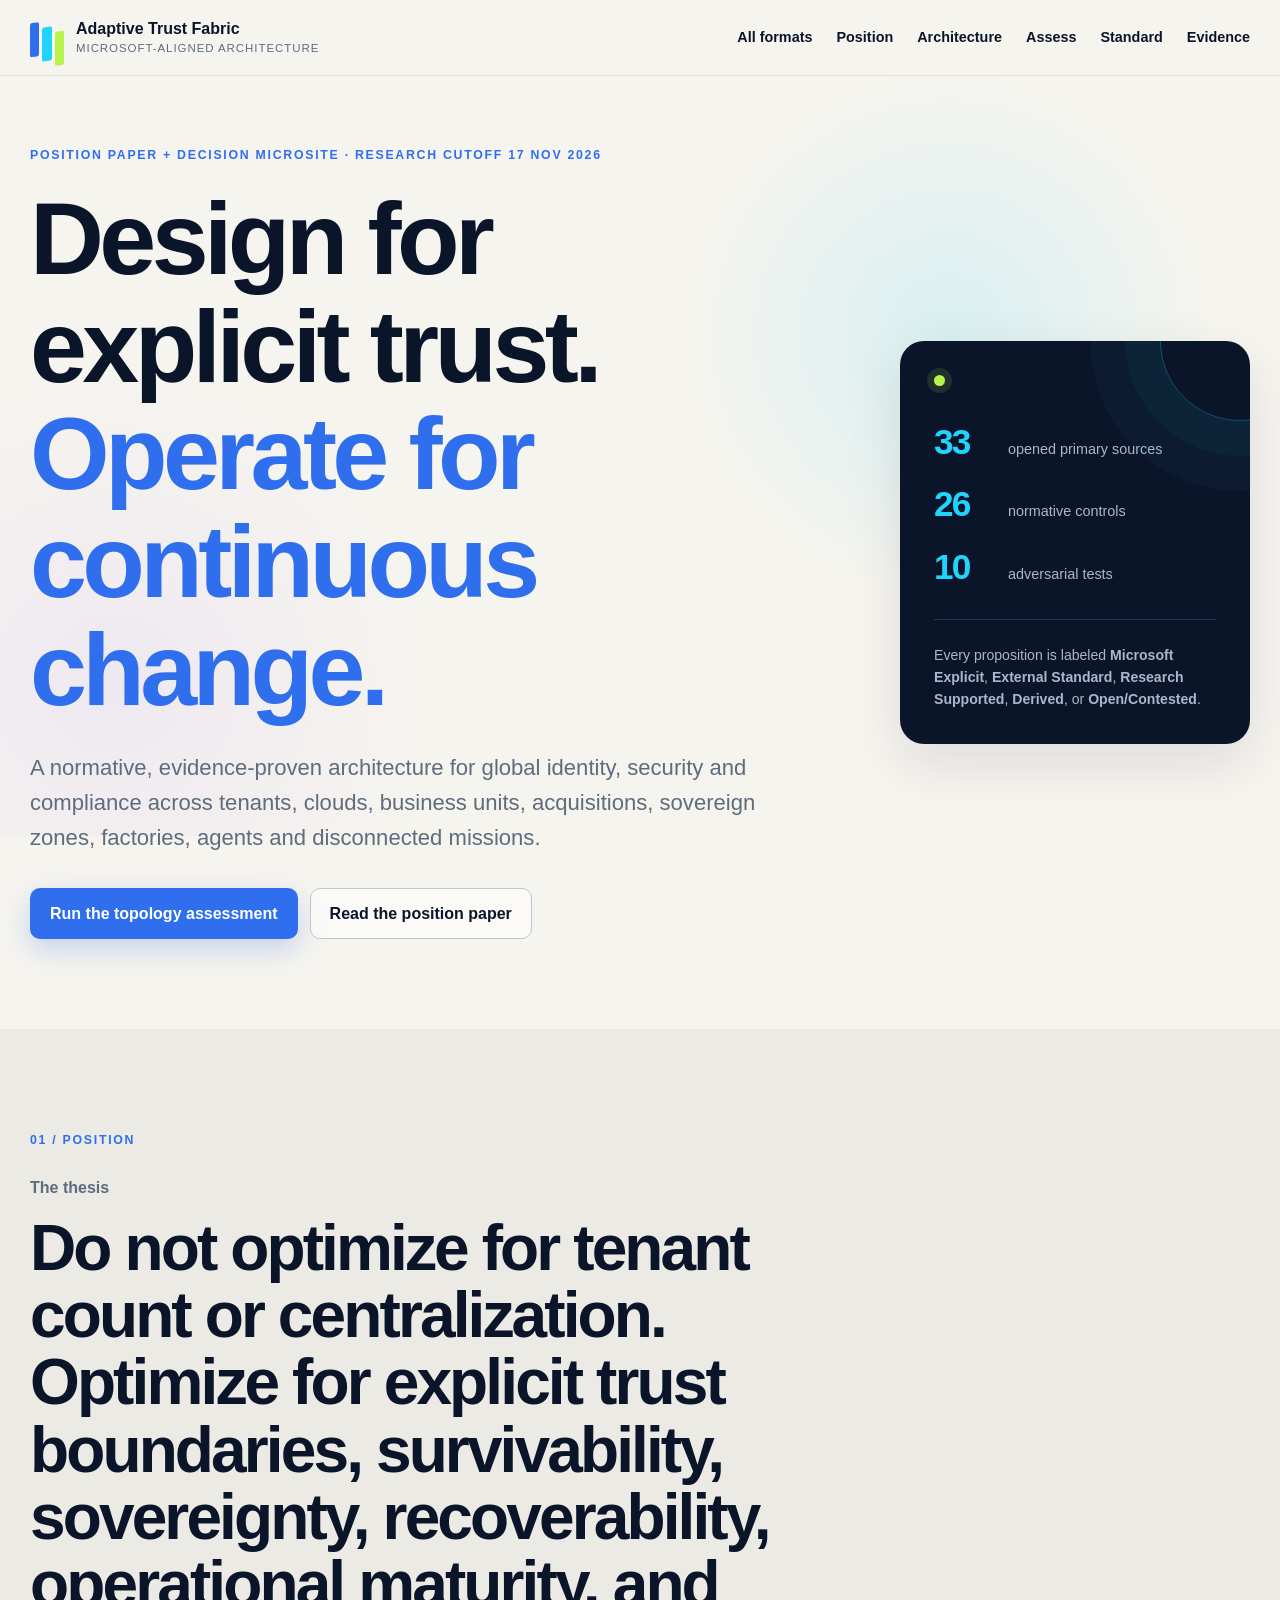
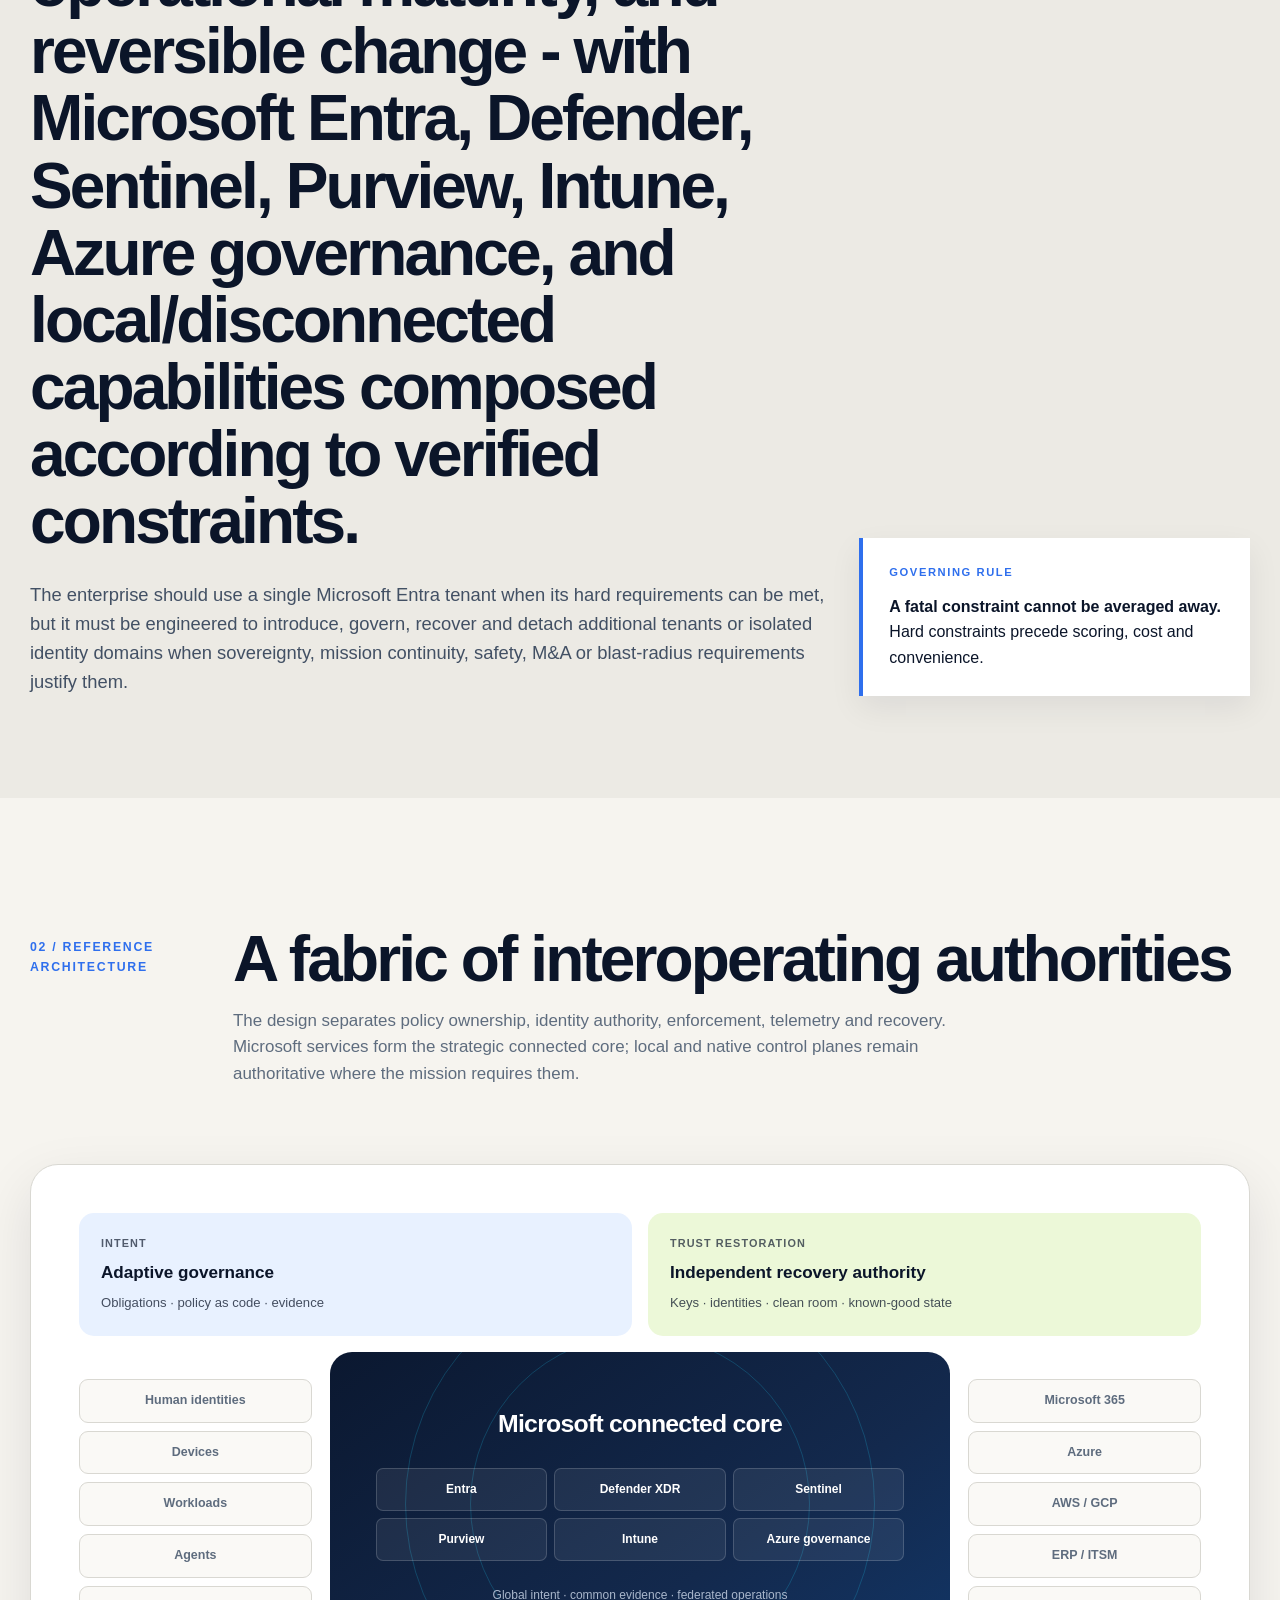
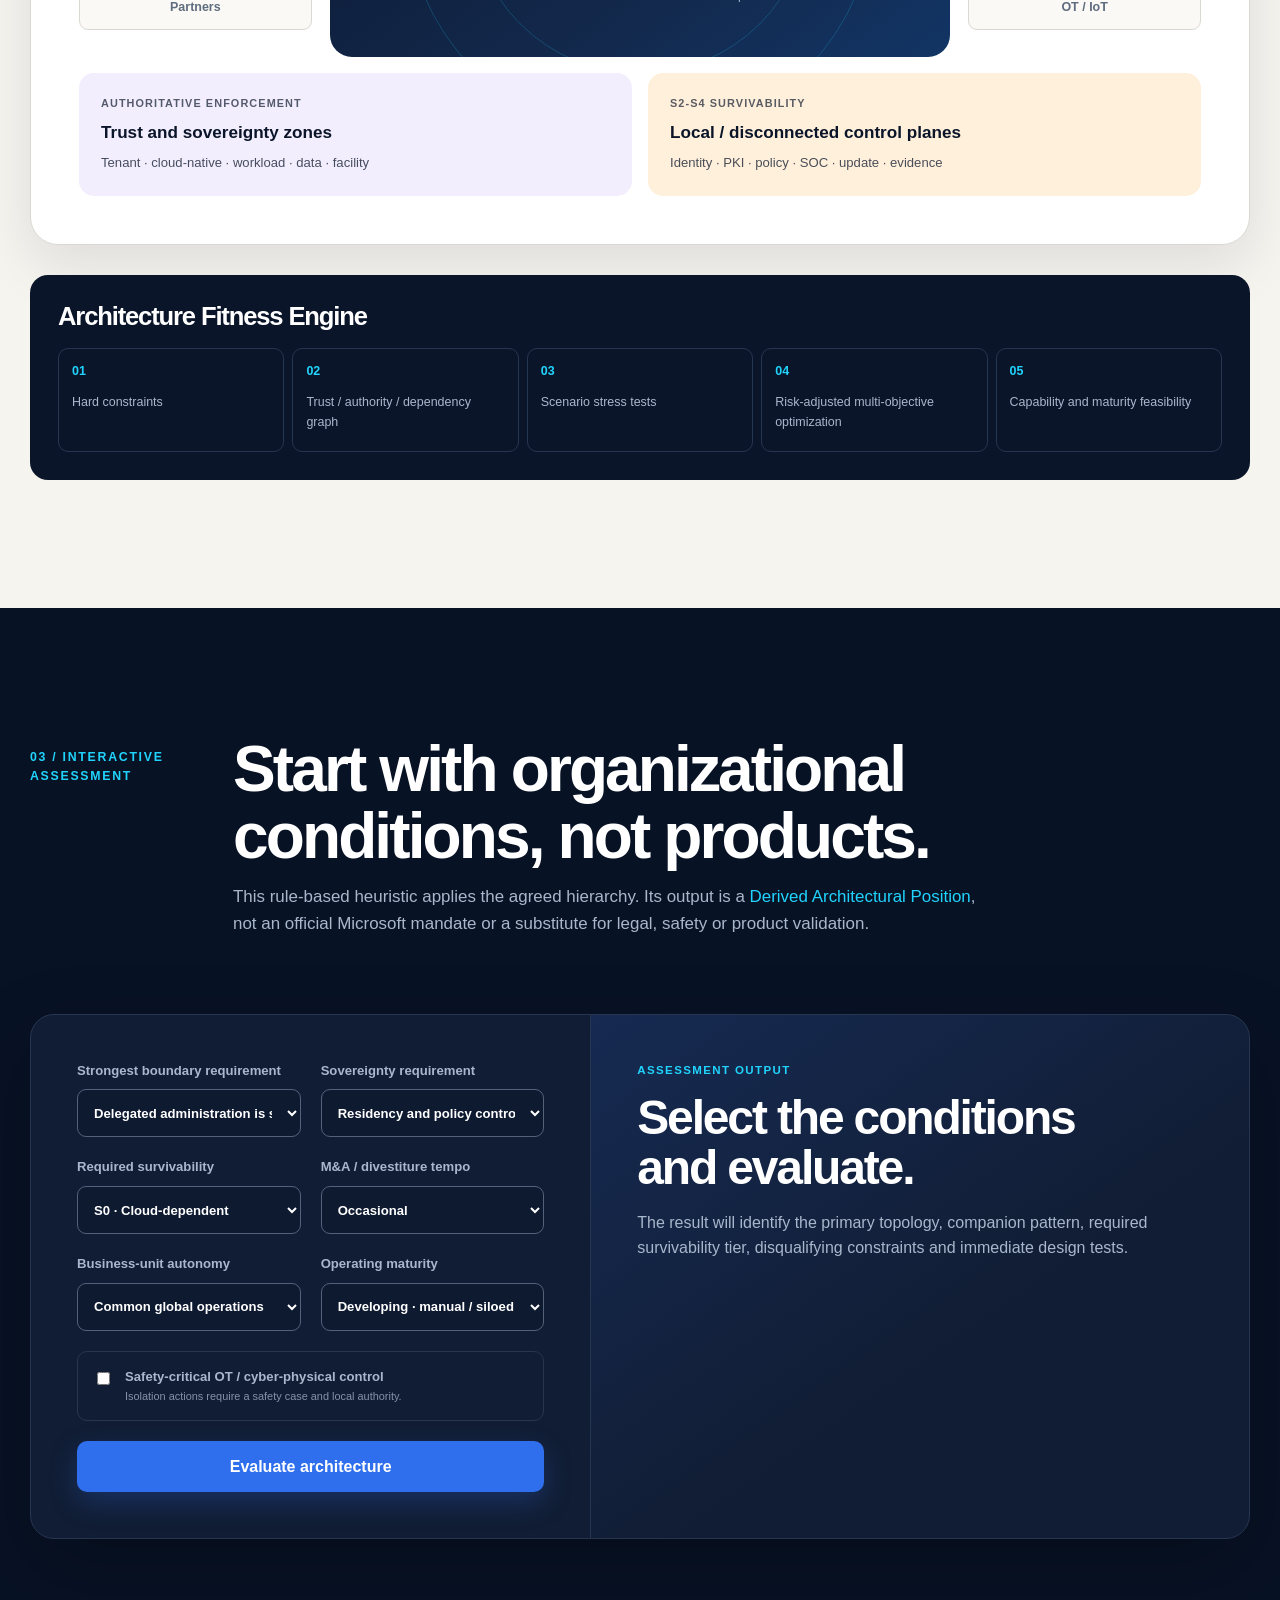
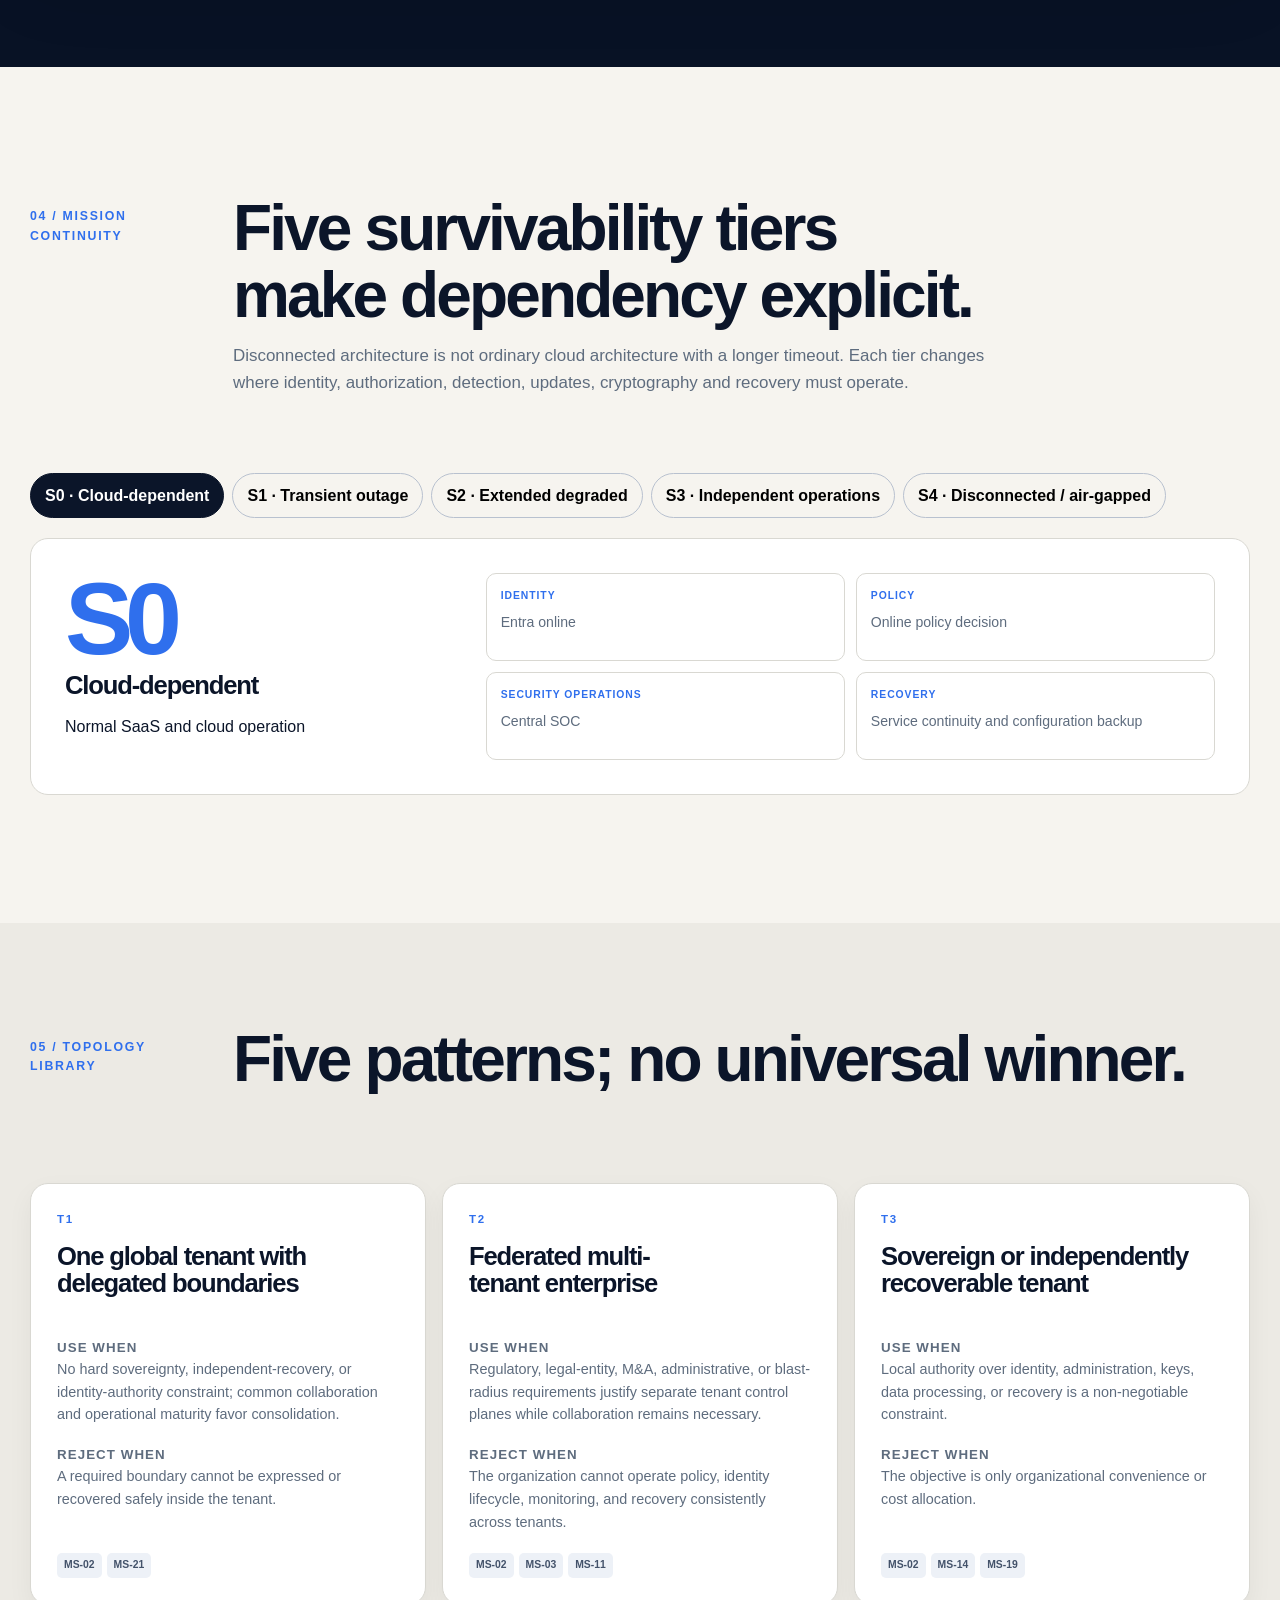
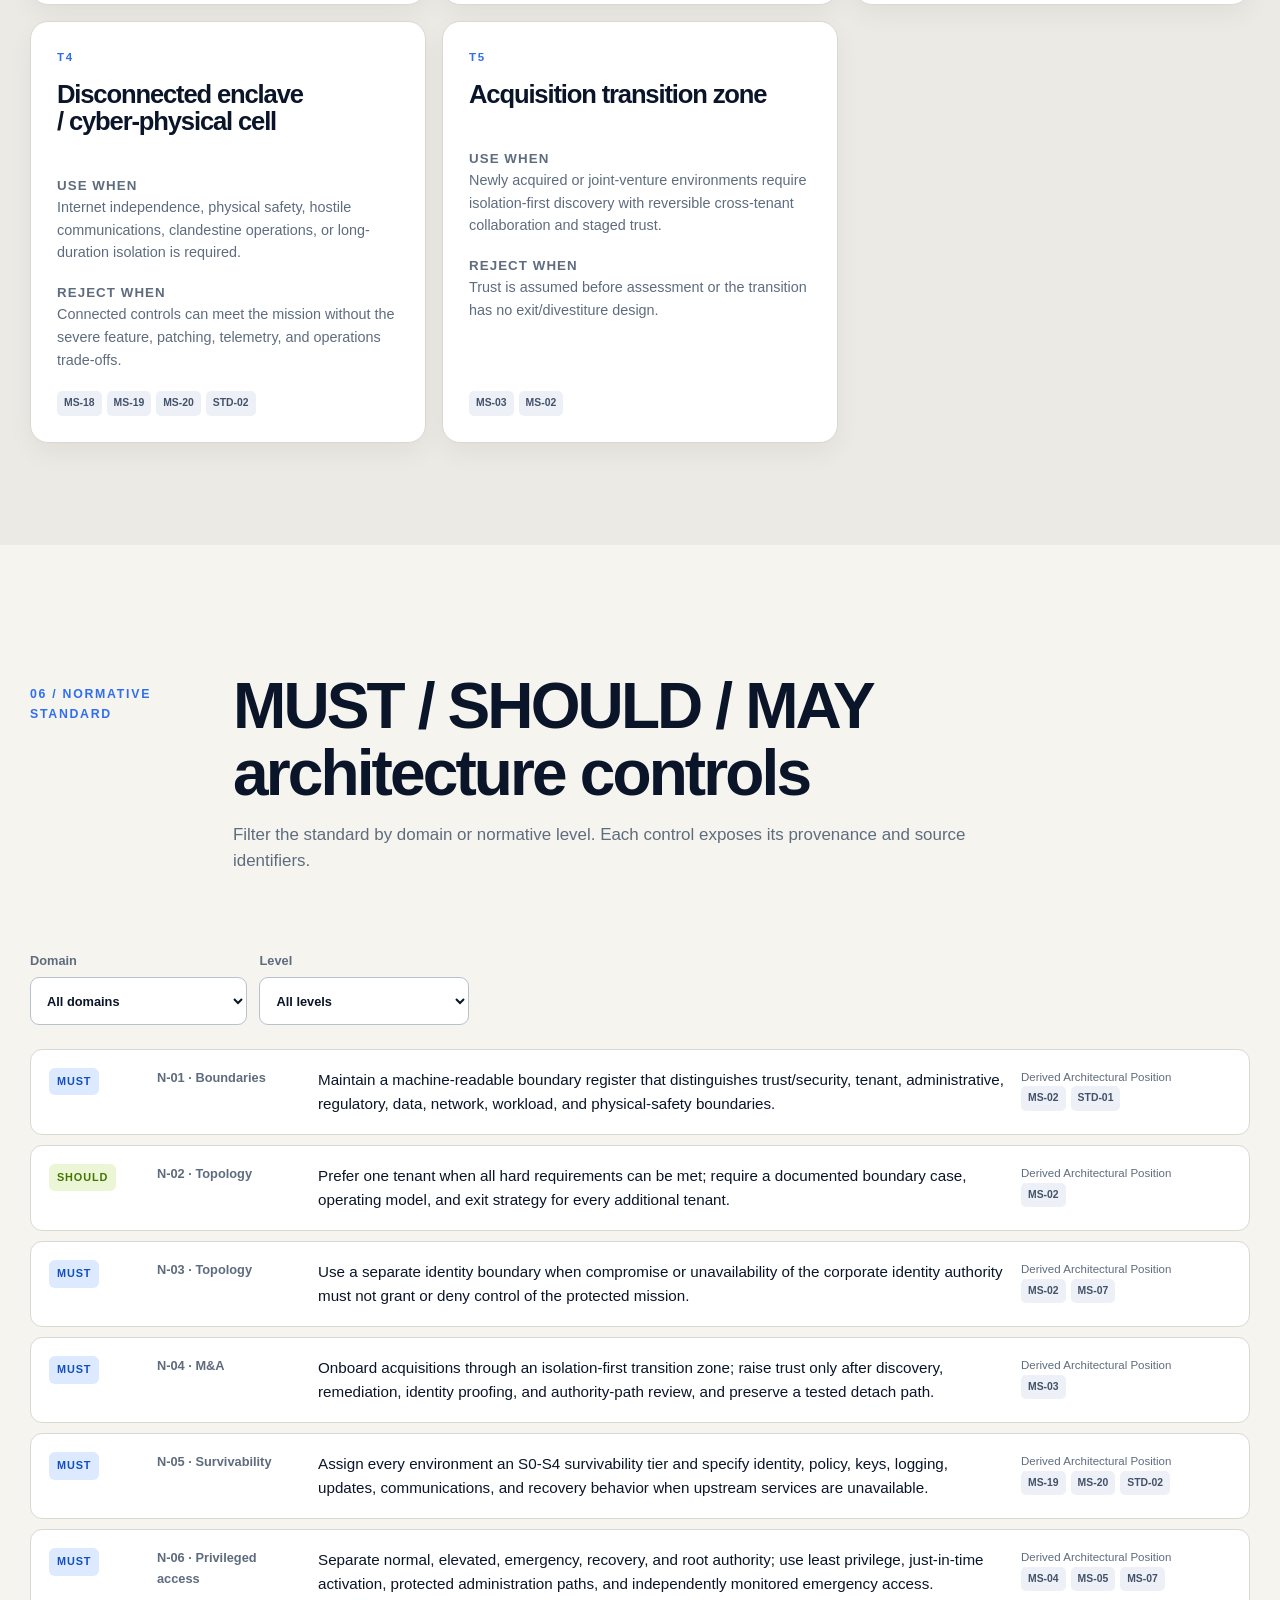
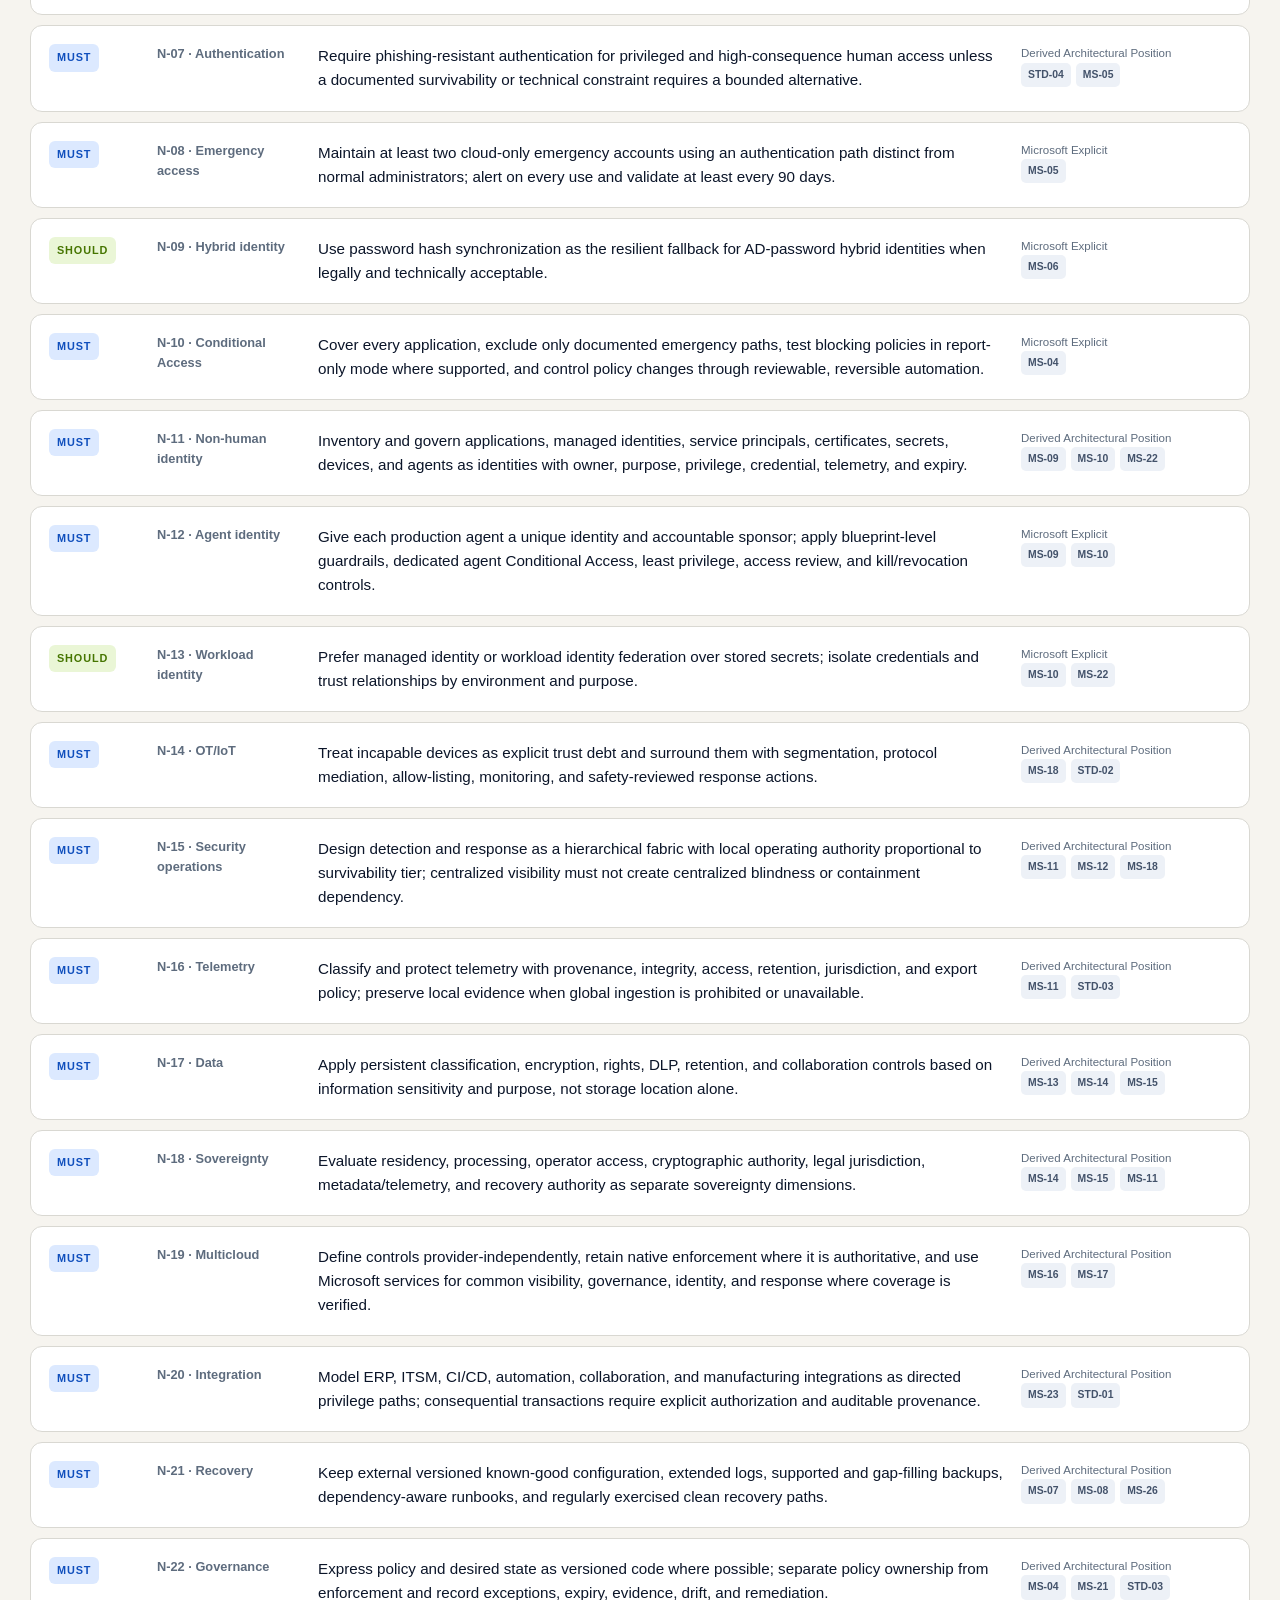
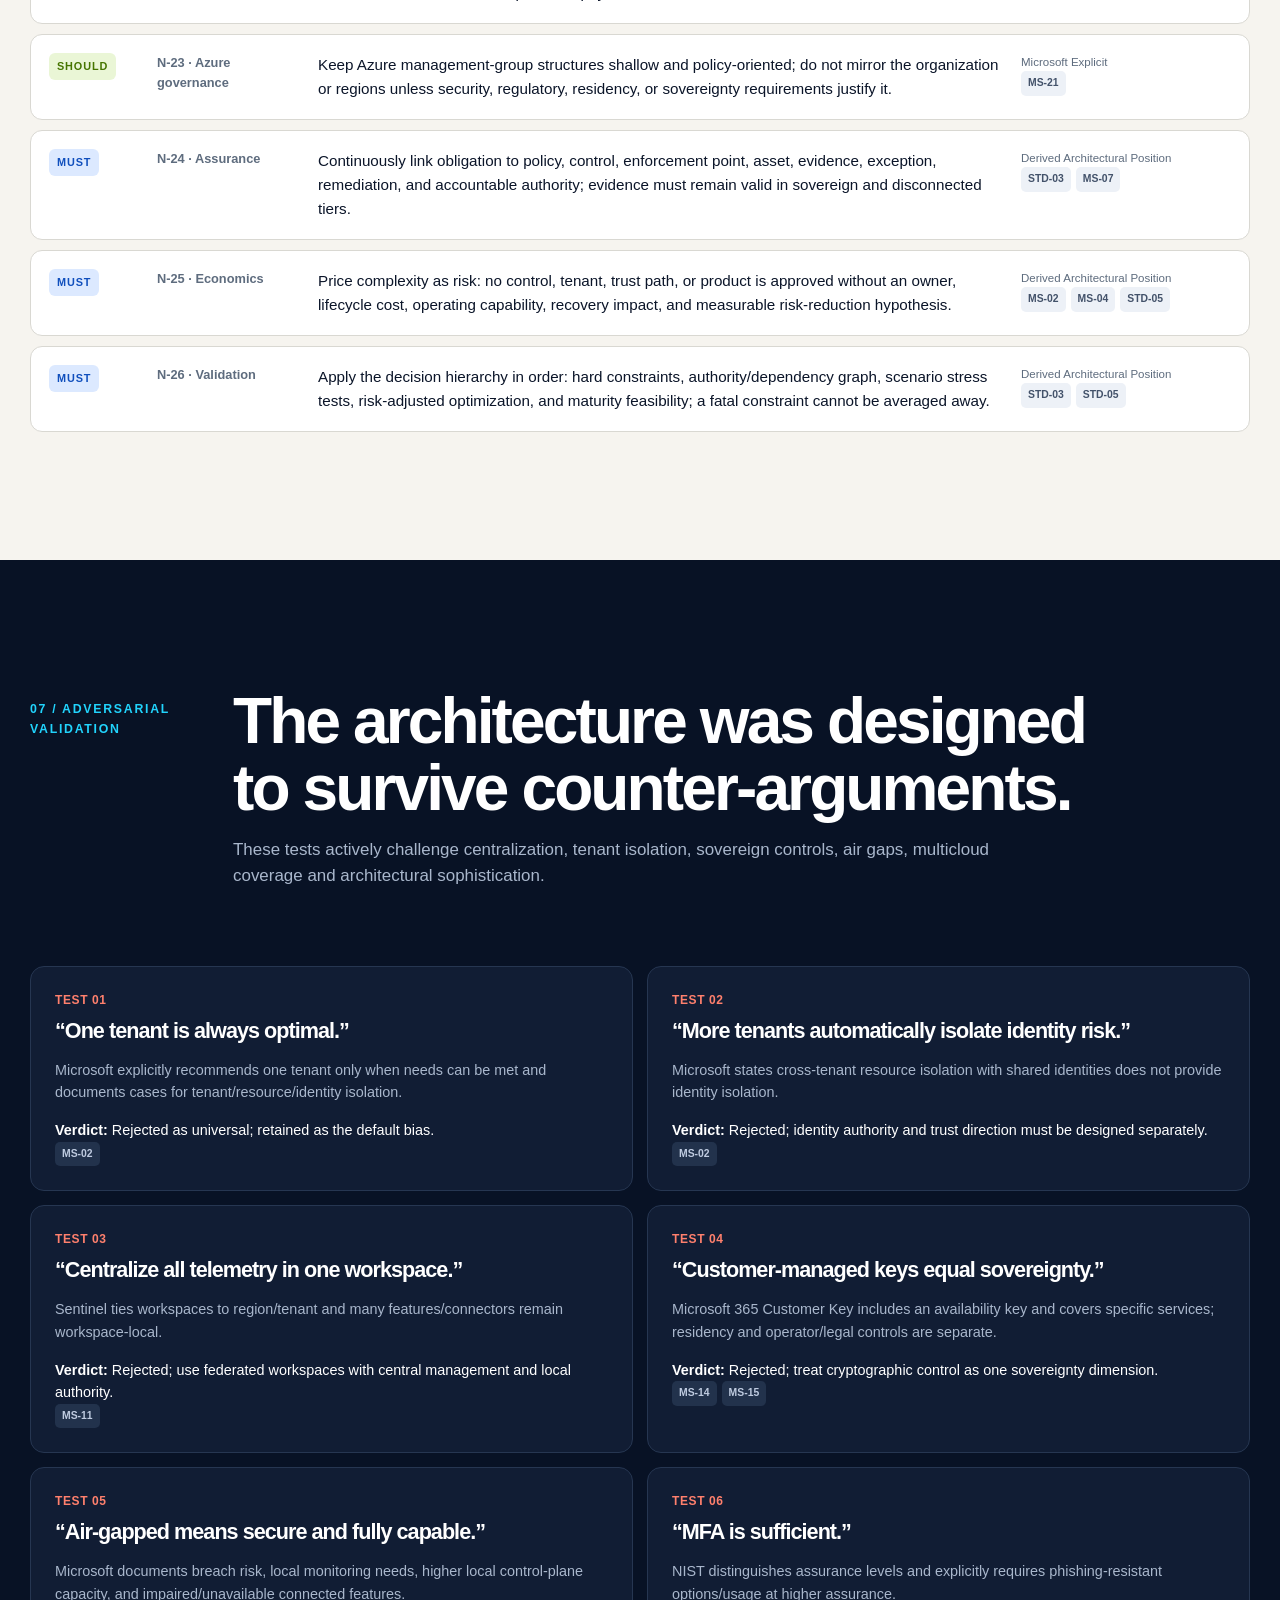
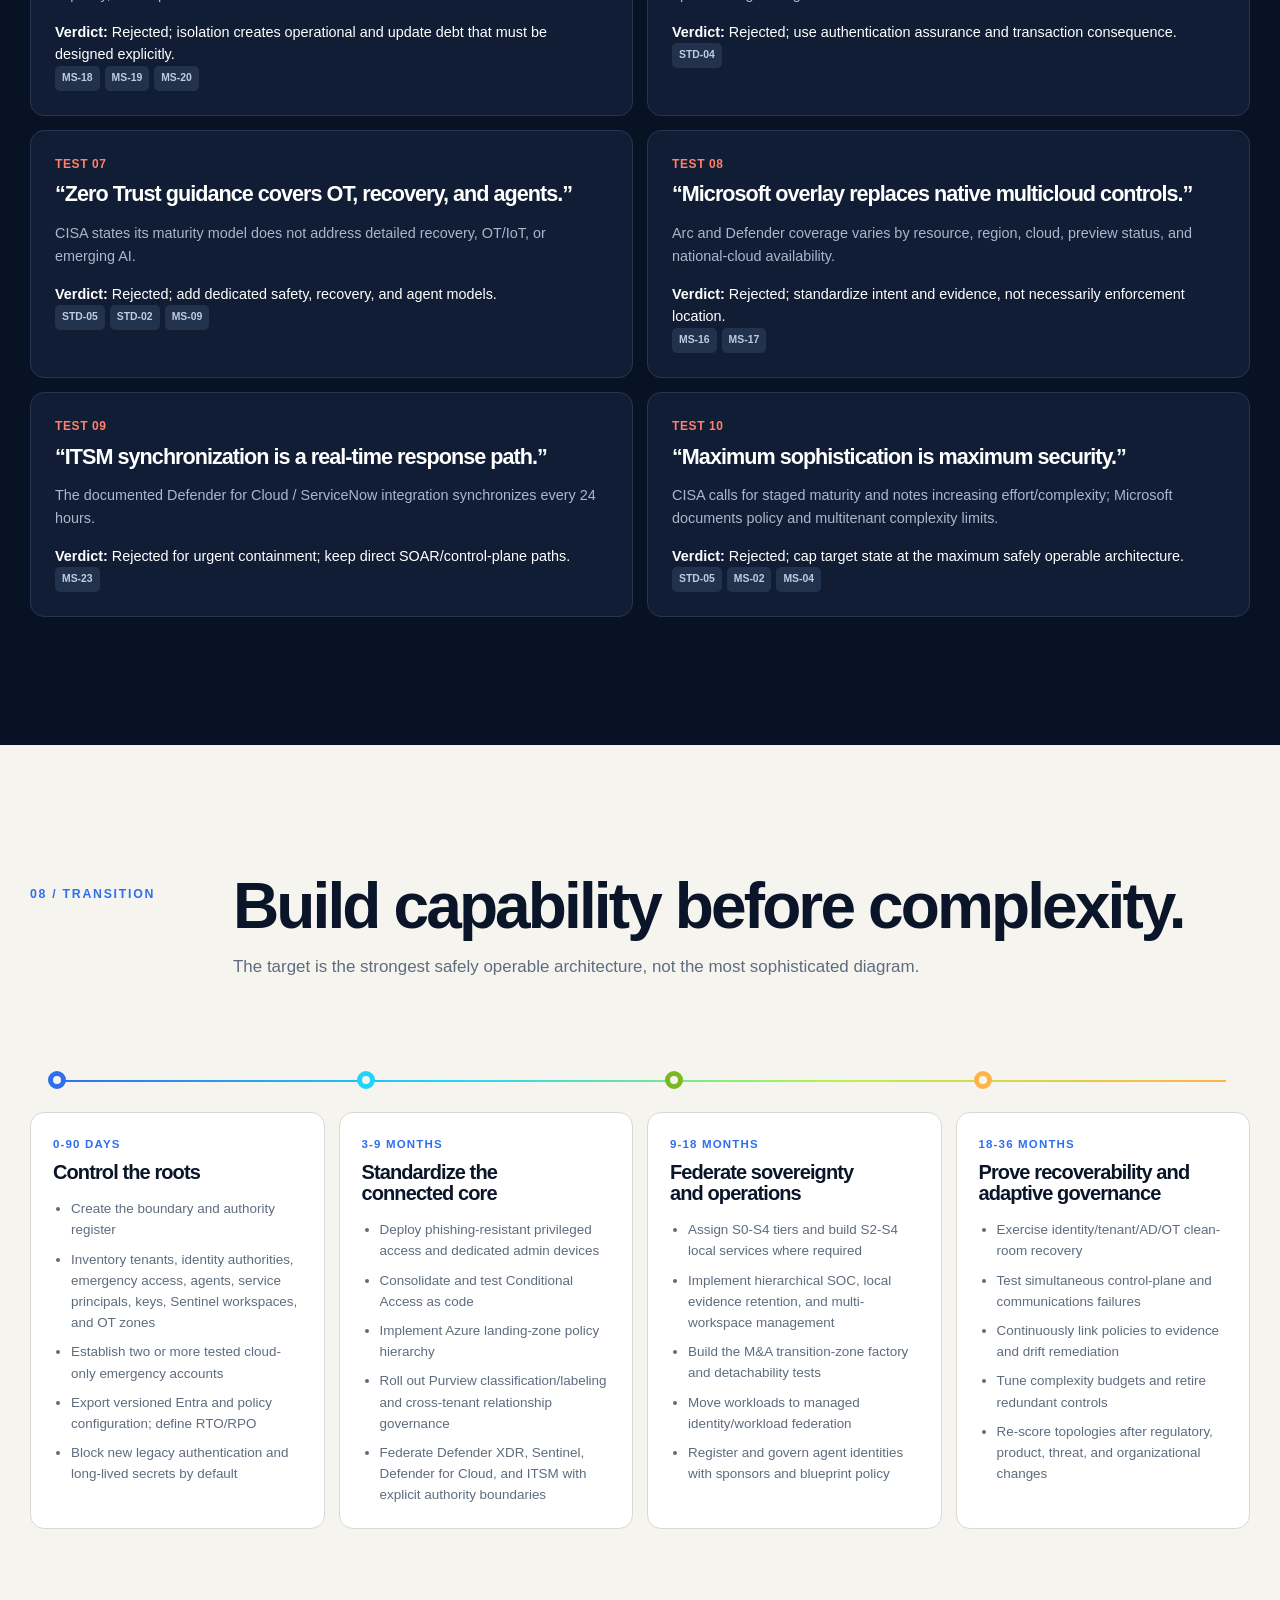
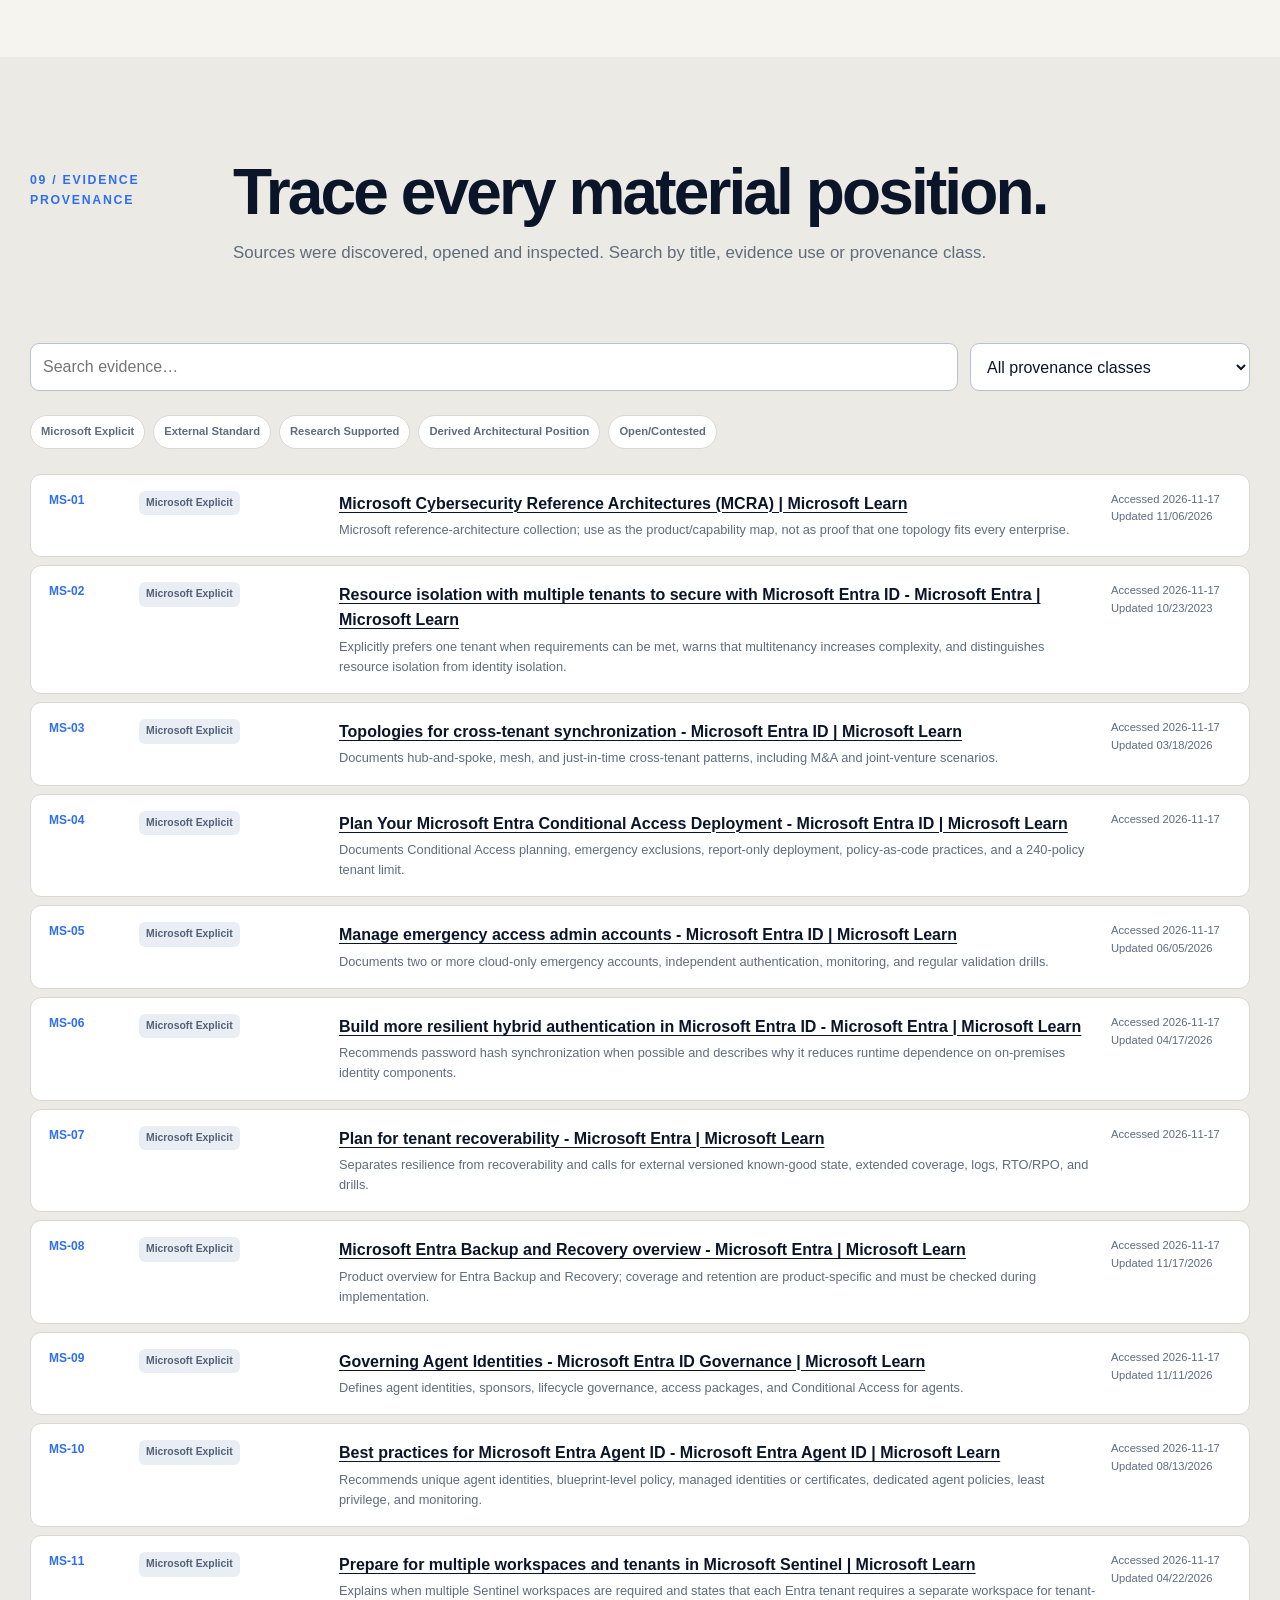
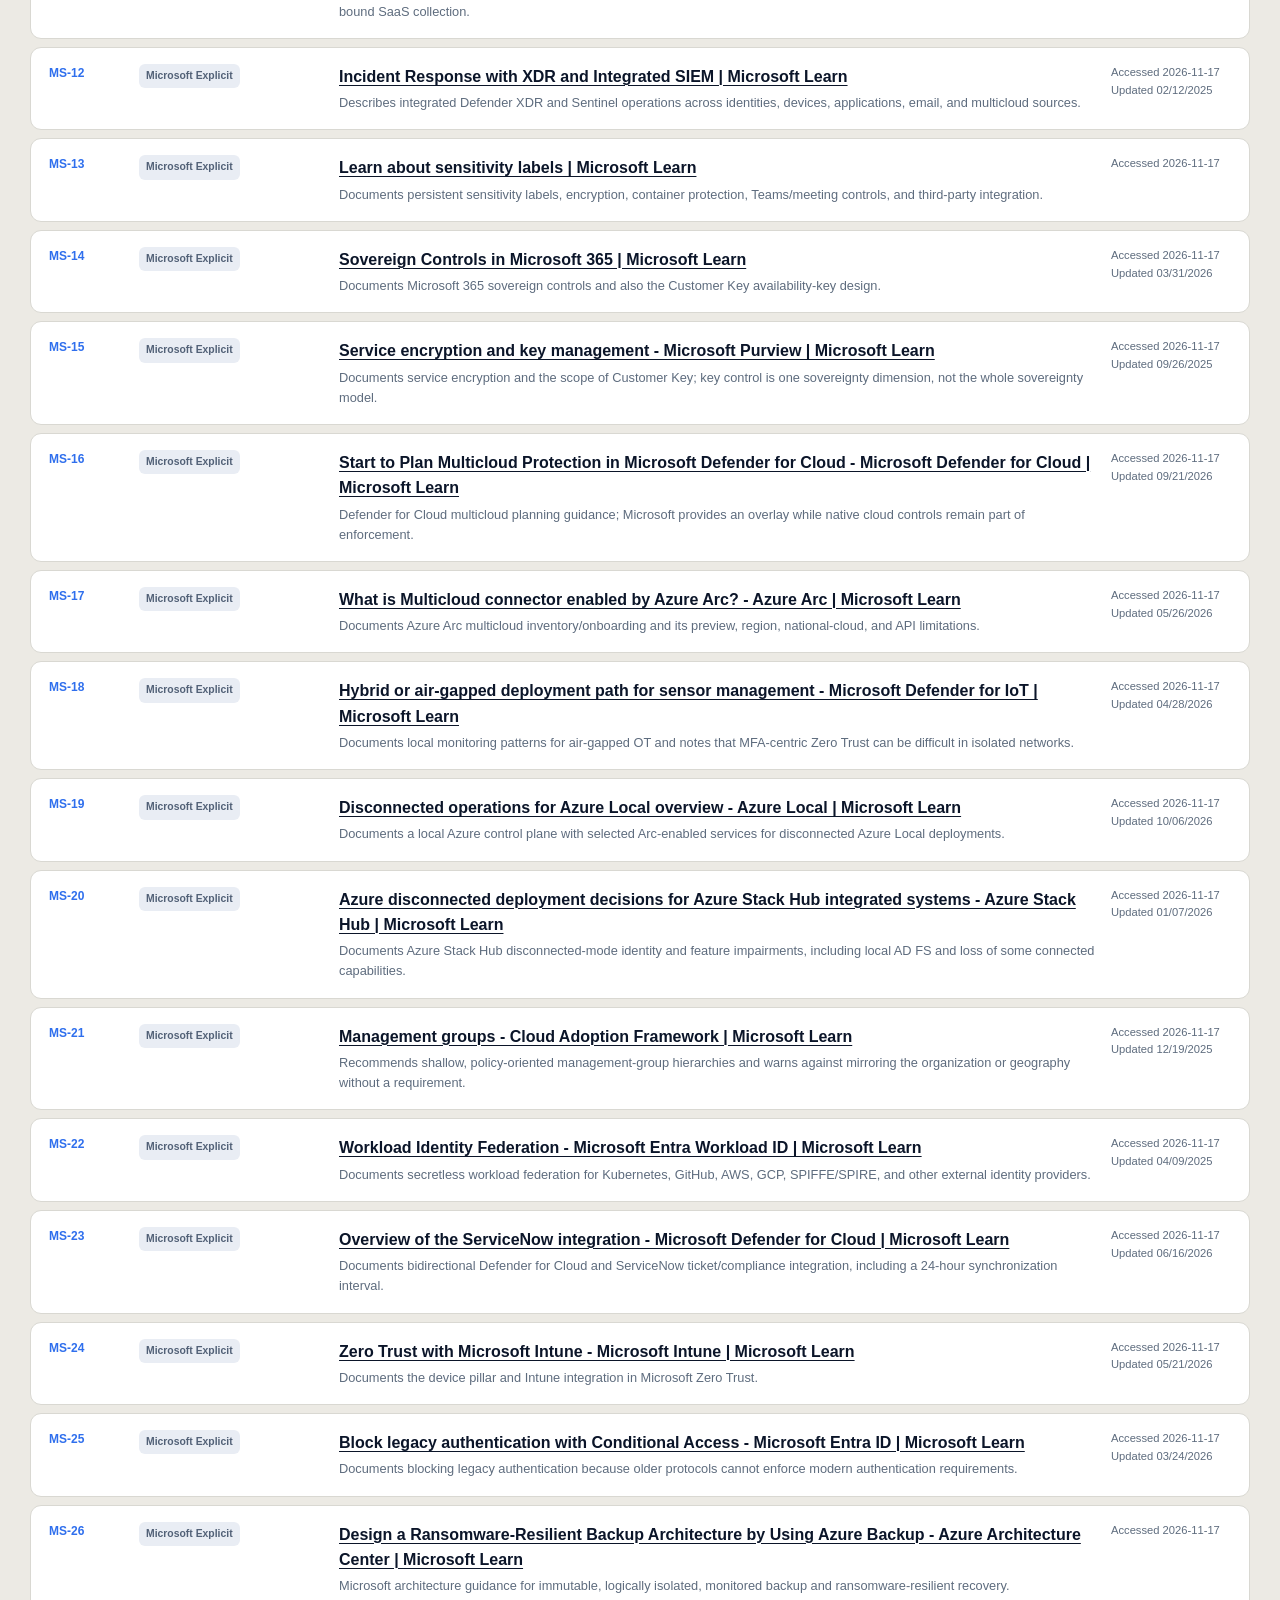
==== commit 86e504ac: "Publish Adaptive Trust Fabric on GitHub Pages Add a format-selection landing page, browser slide pre" ====
--- a/adaptive-trust-fabric-microsite/index.html
+++ b/adaptive-trust-fabric-microsite/index.html
@@ -16,6 +16,7 @@
     </a>
     <button class="nav-toggle" aria-expanded="false" aria-controls="site-nav">Menu</button>
     <nav id="site-nav" aria-label="Primary navigation">
+      <a href="../index.html">All formats</a>
       <a href="#position">Position</a>
       <a href="#architecture">Architecture</a>
       <a href="#assess">Assess</a>
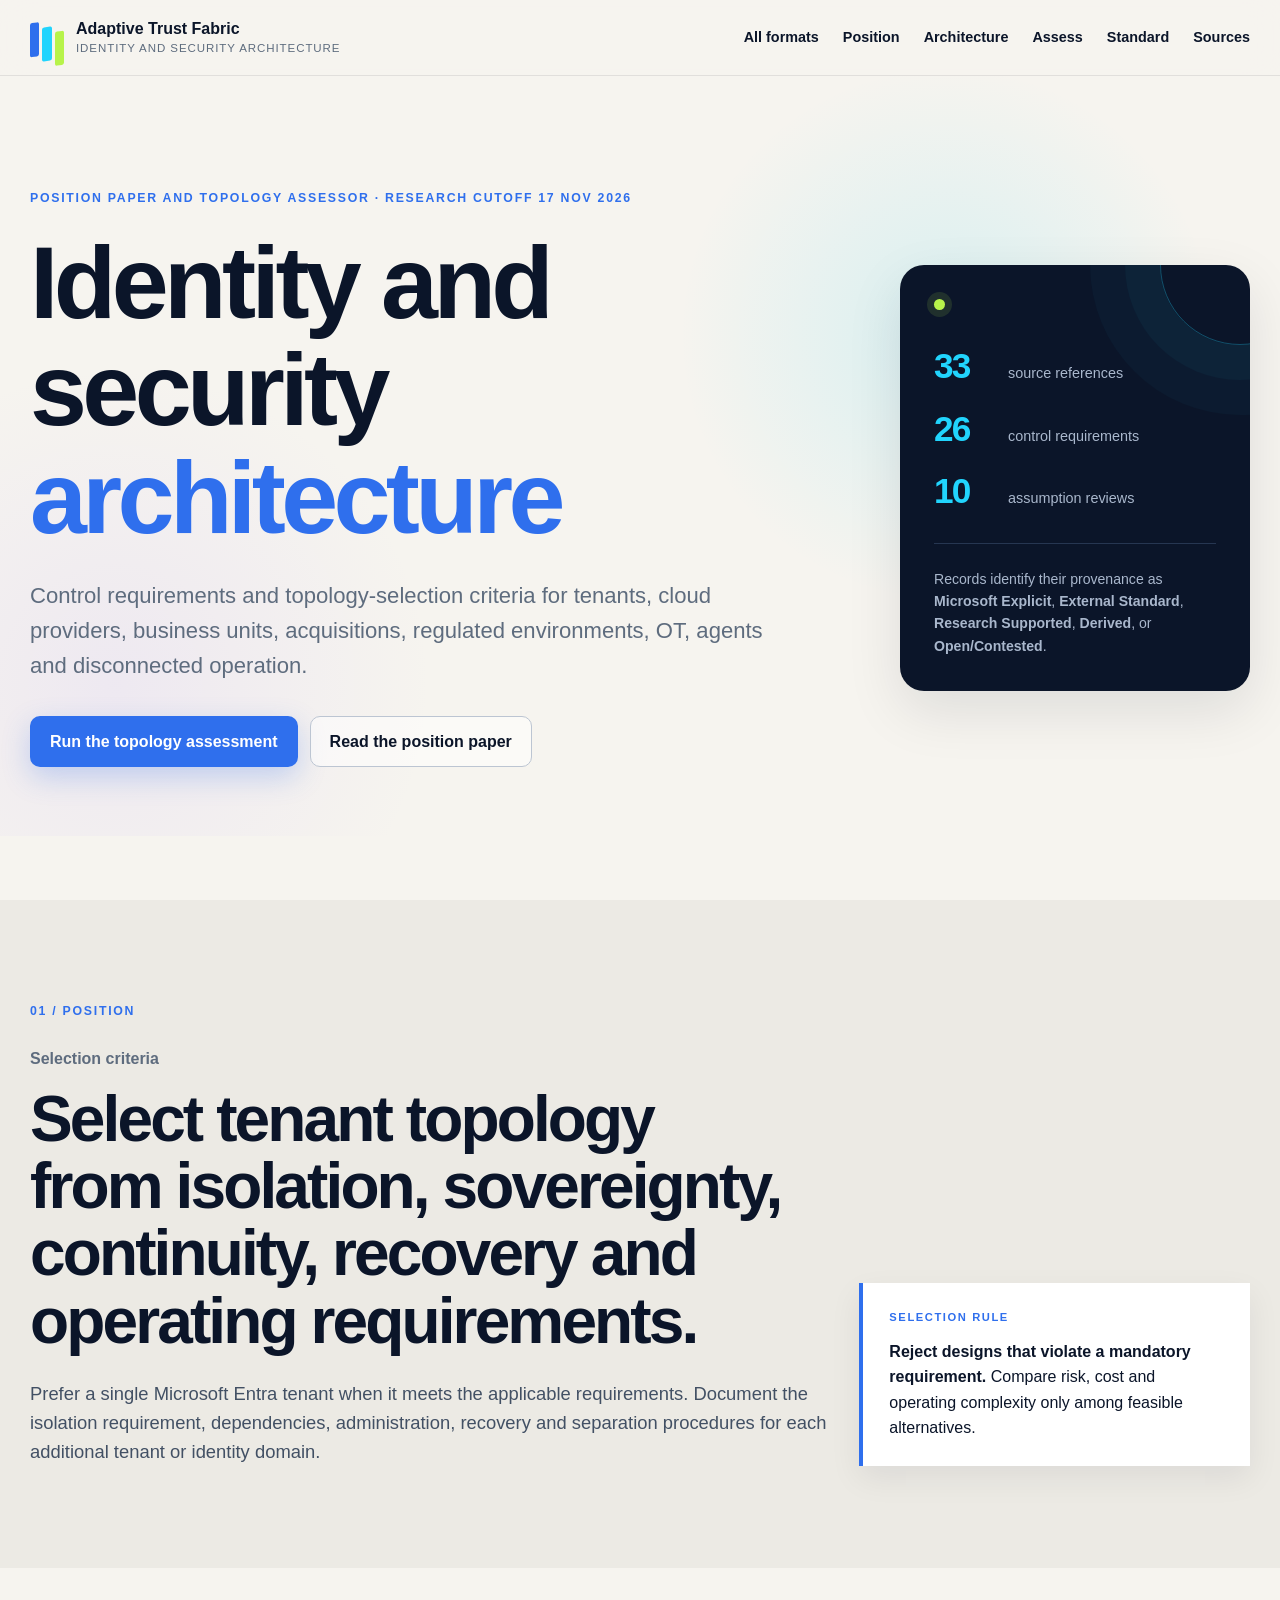
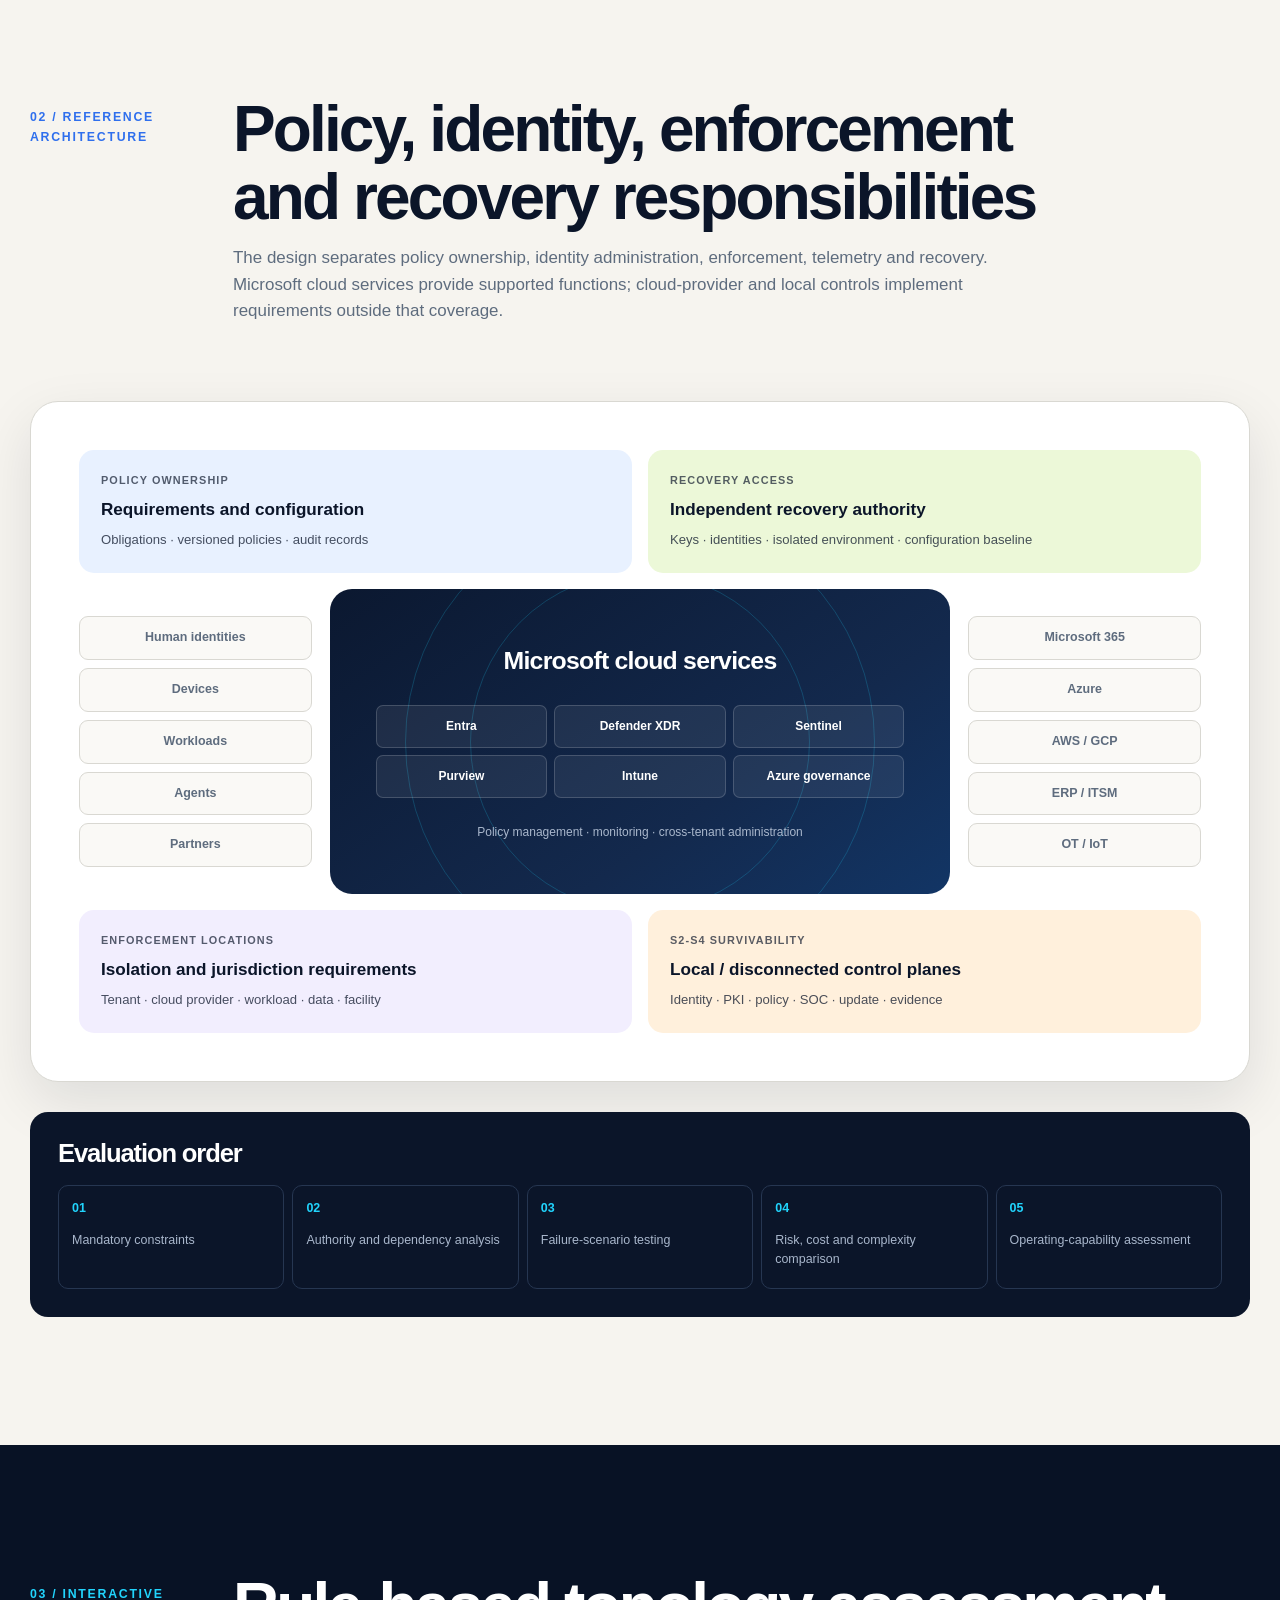
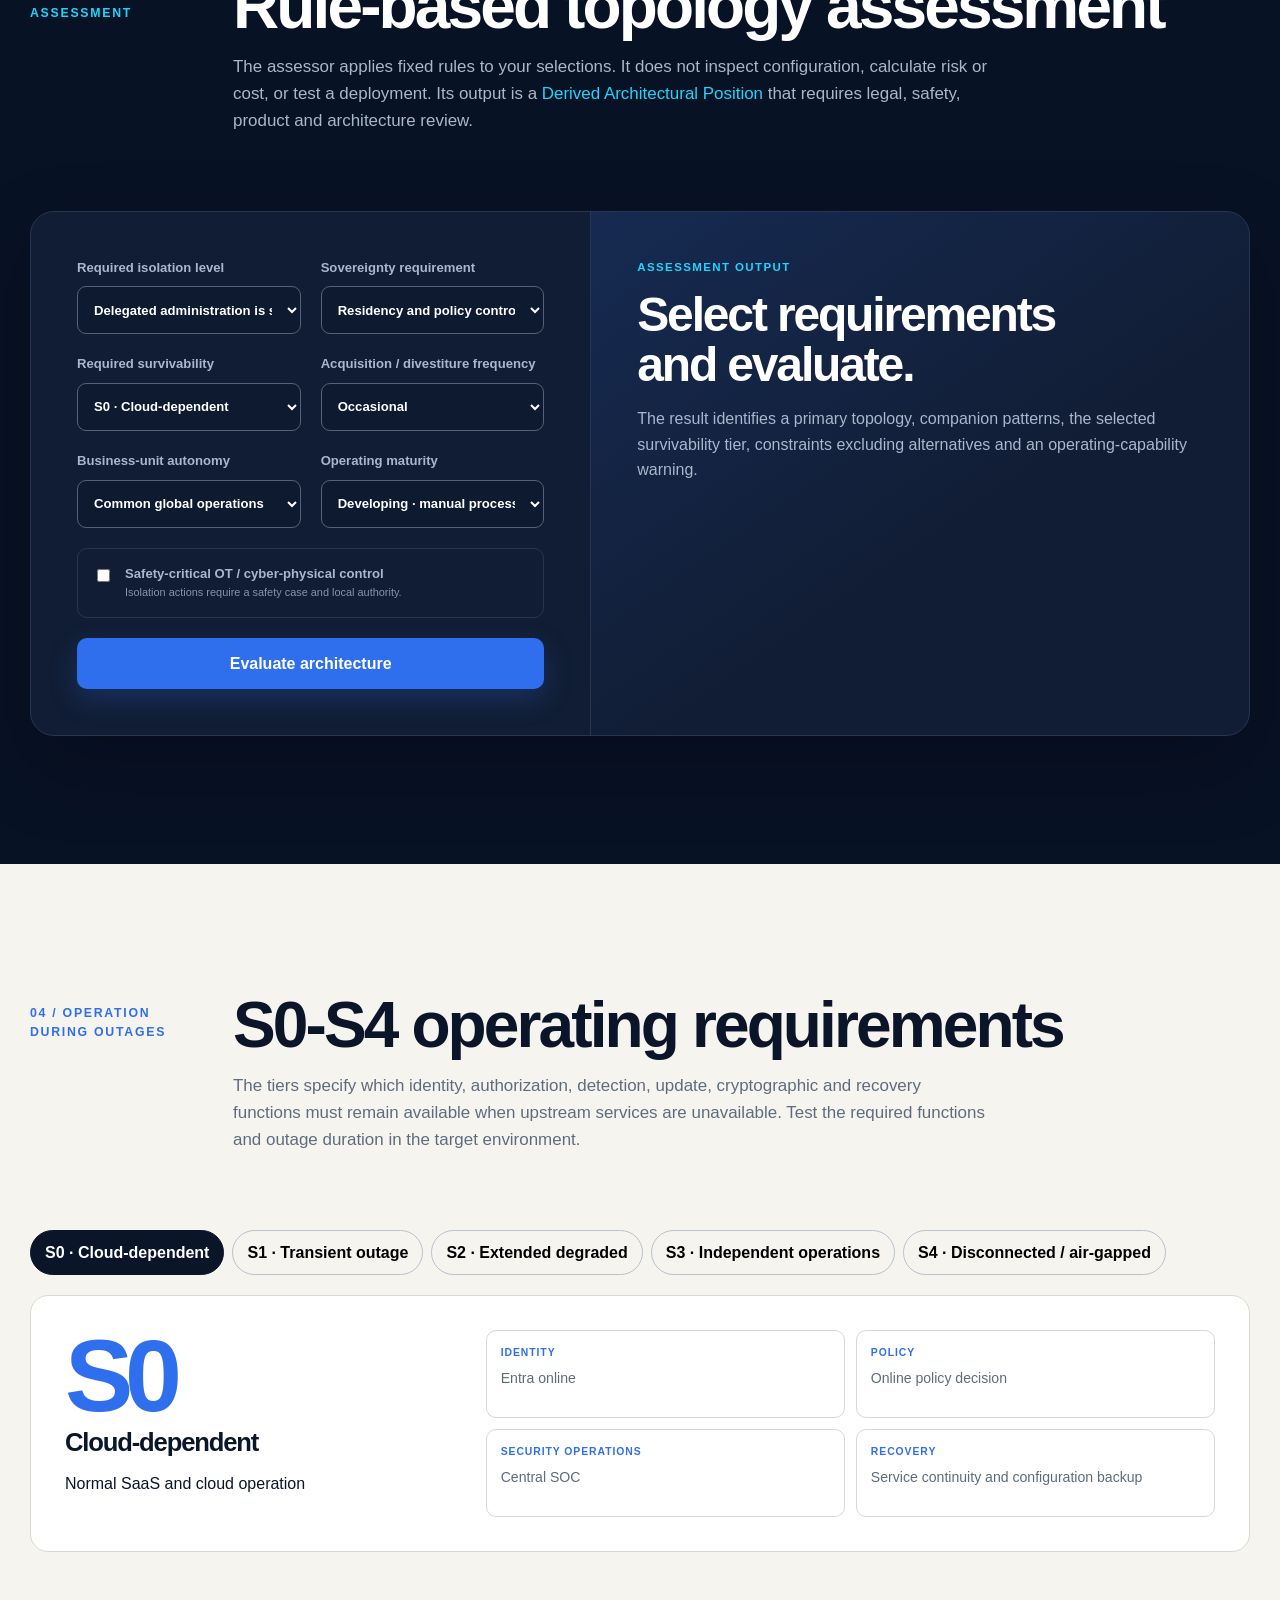
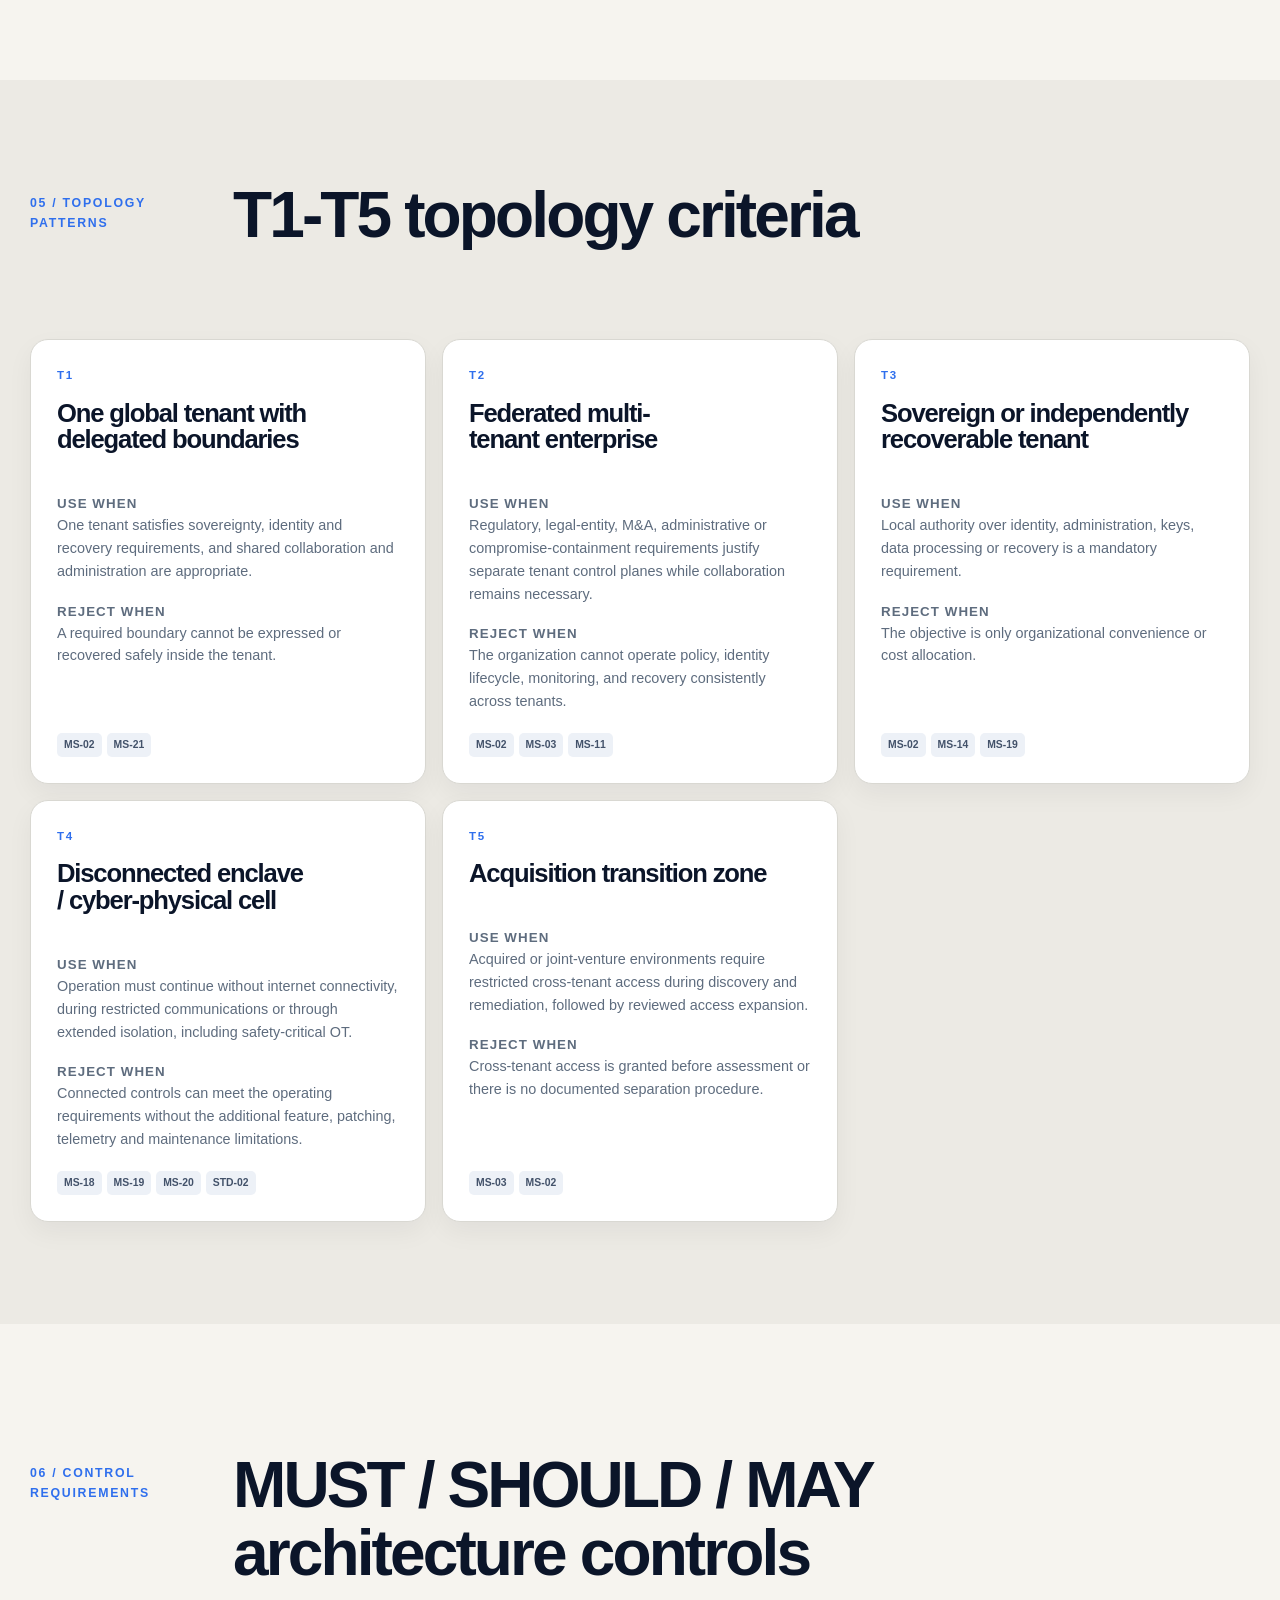
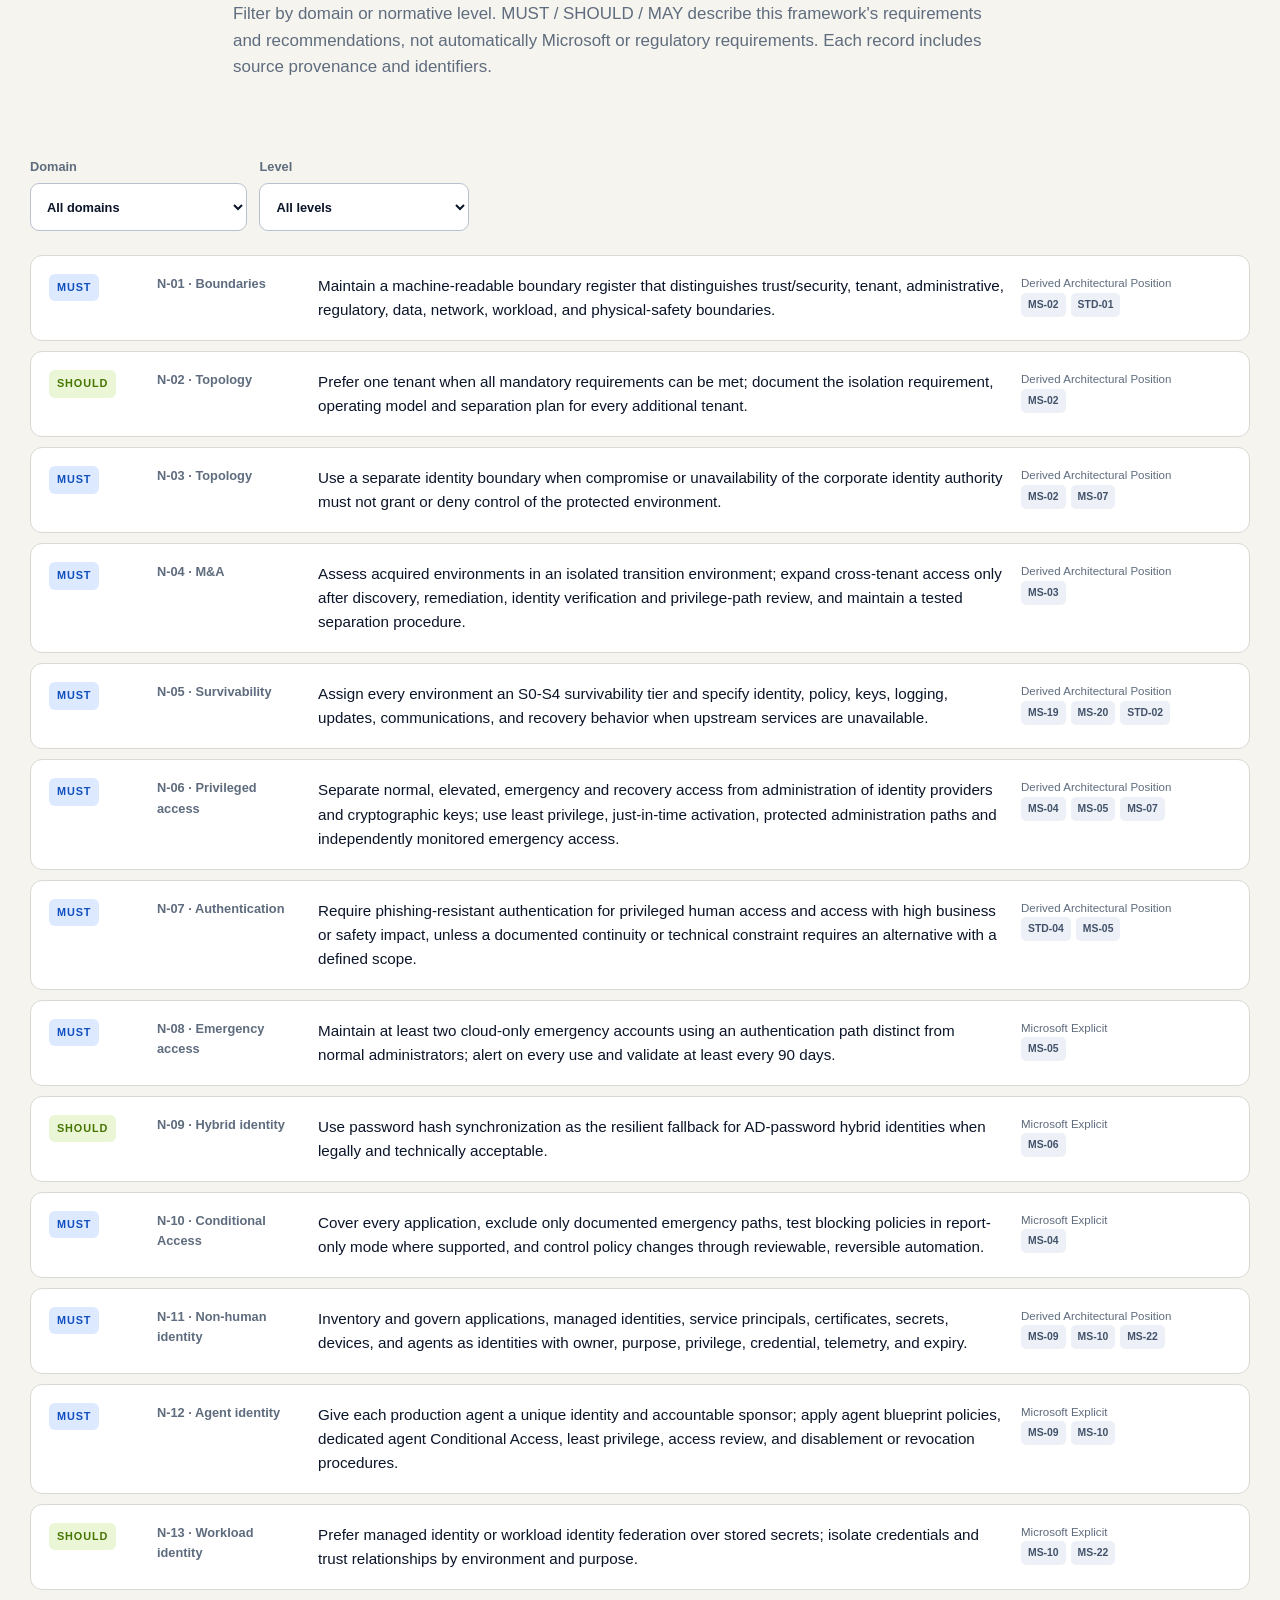
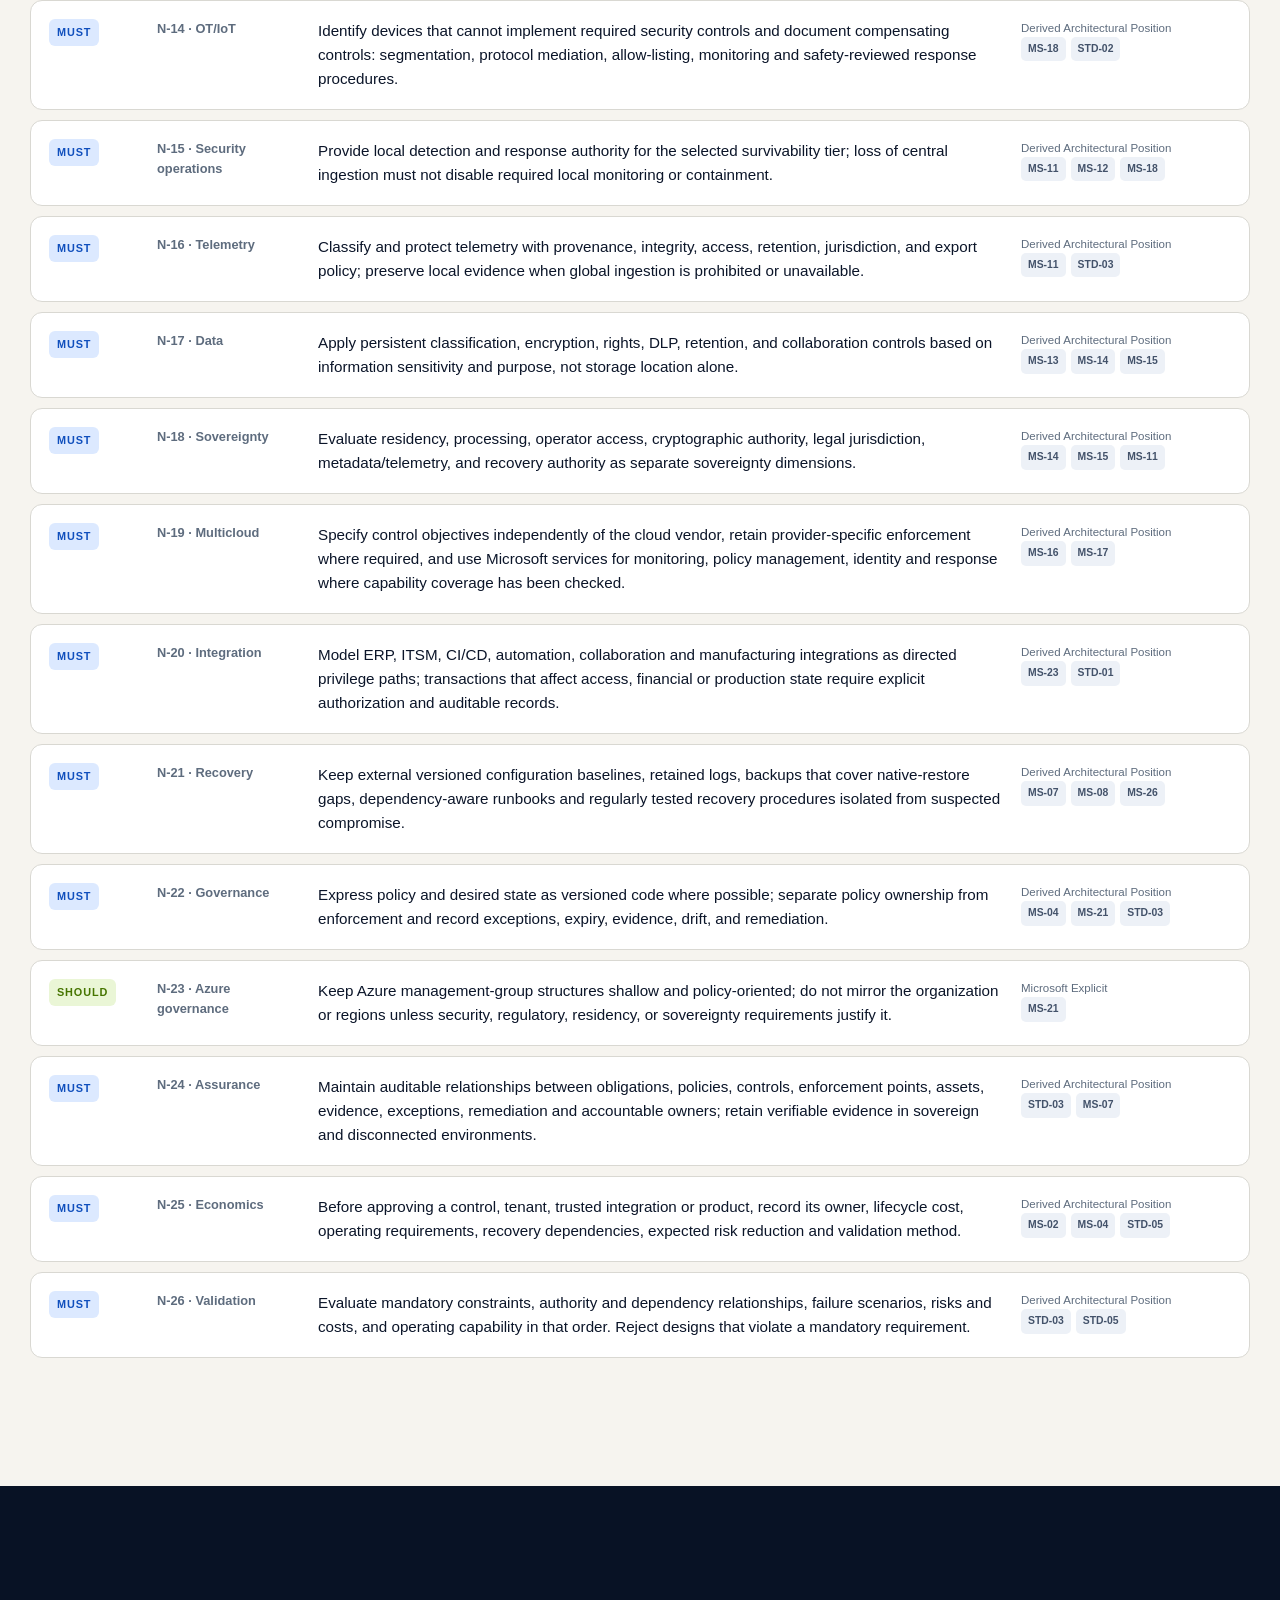
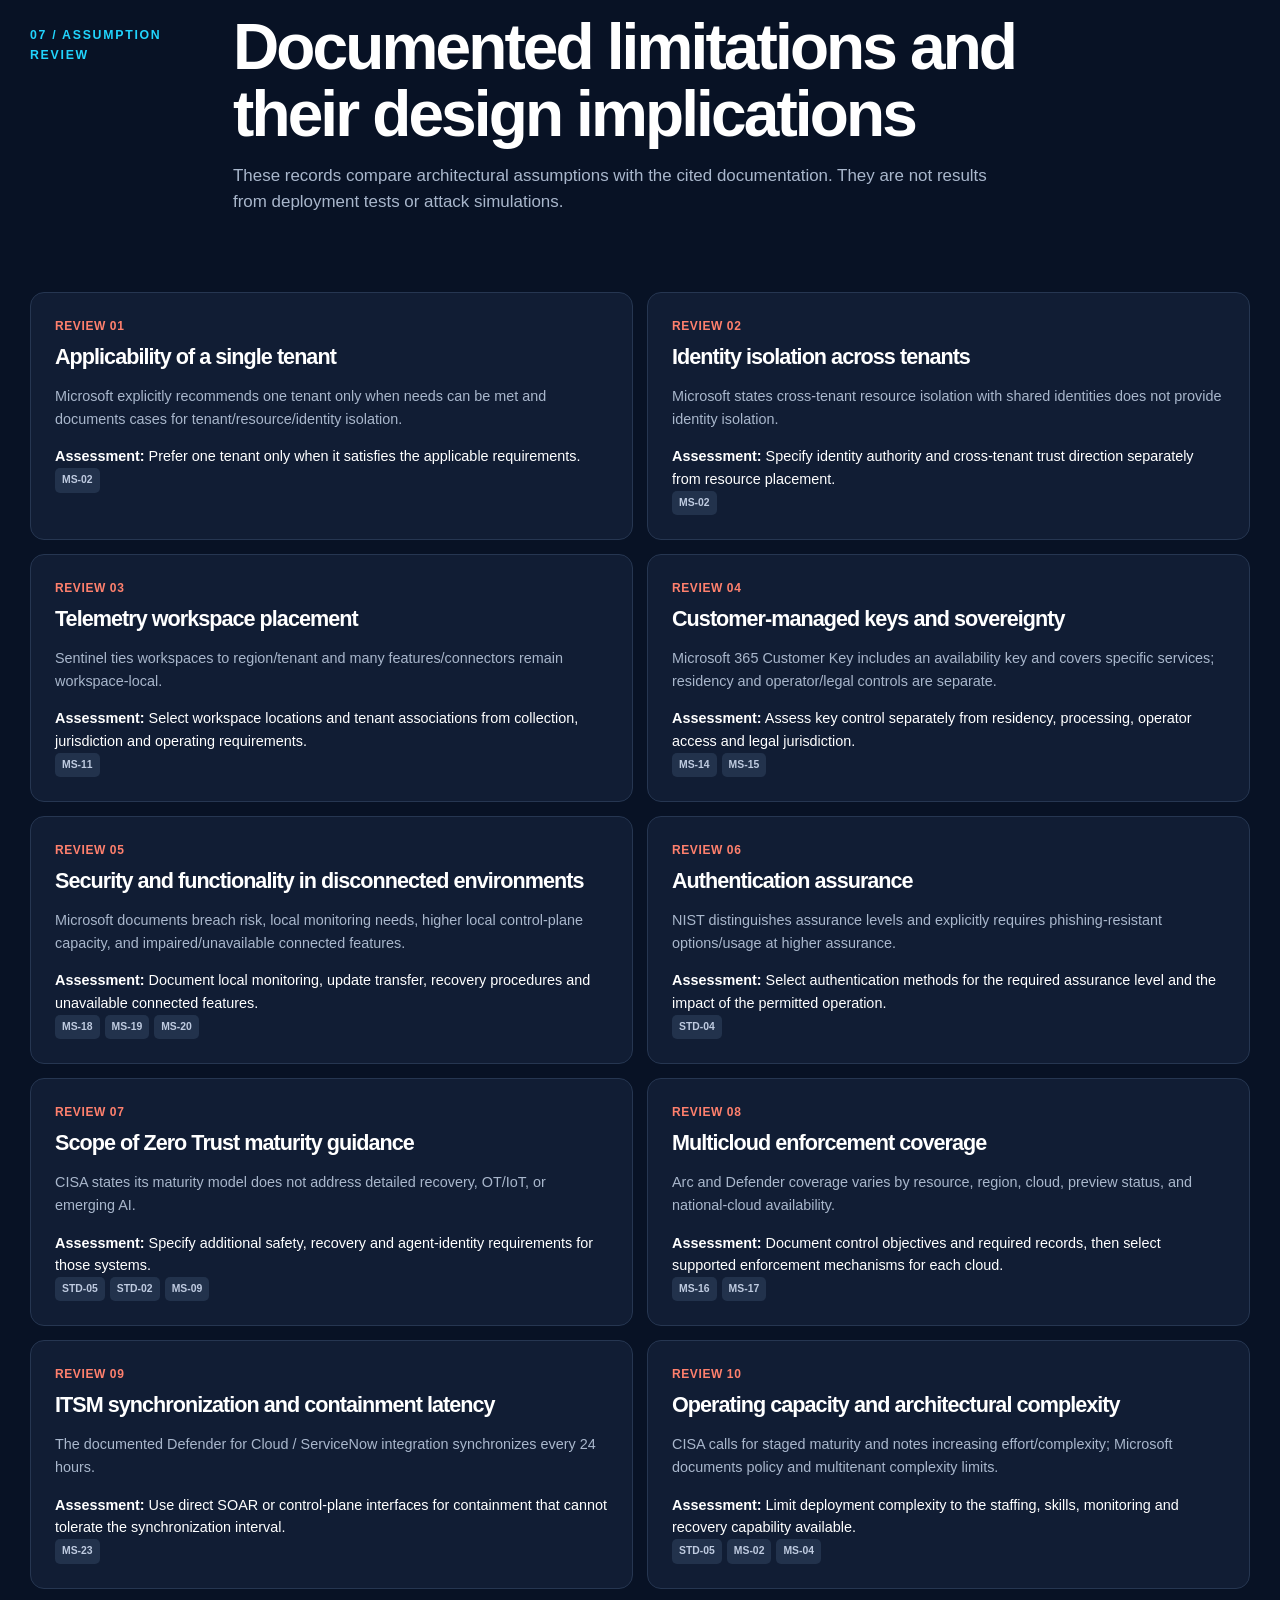
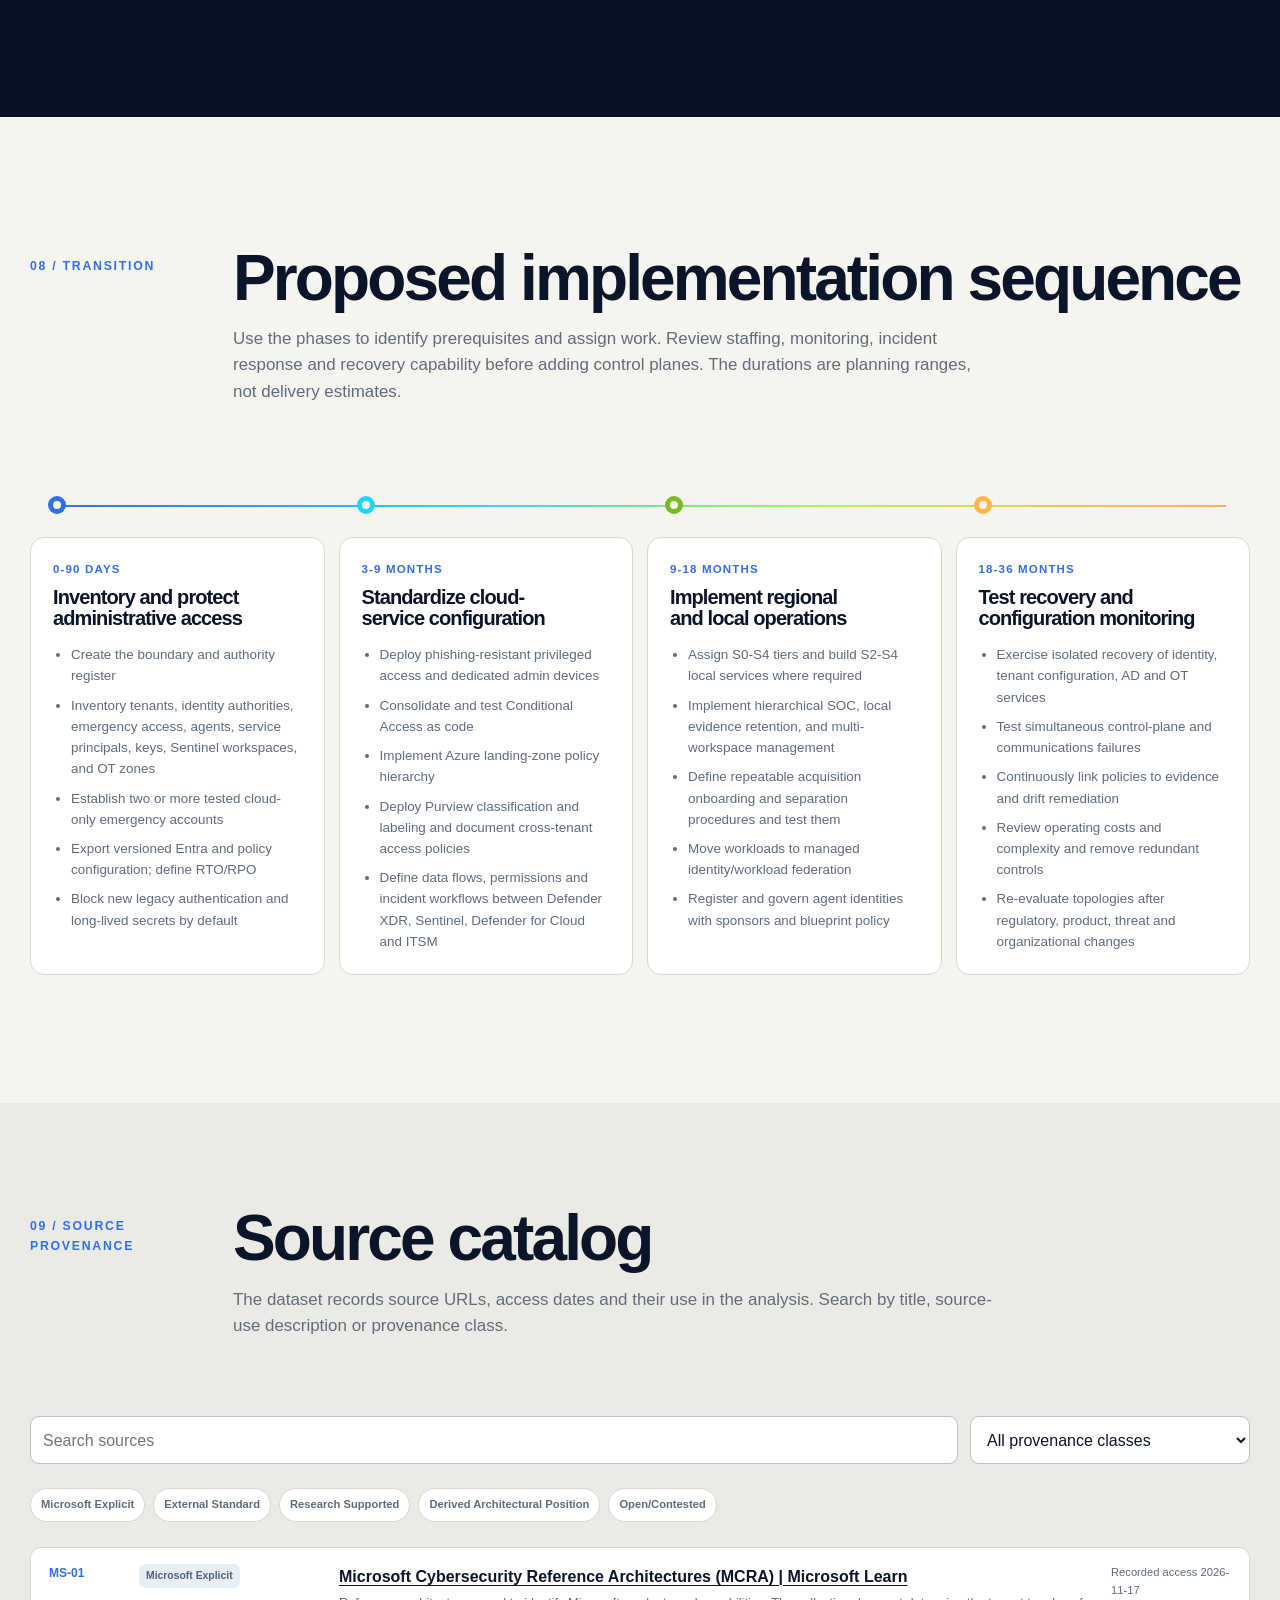
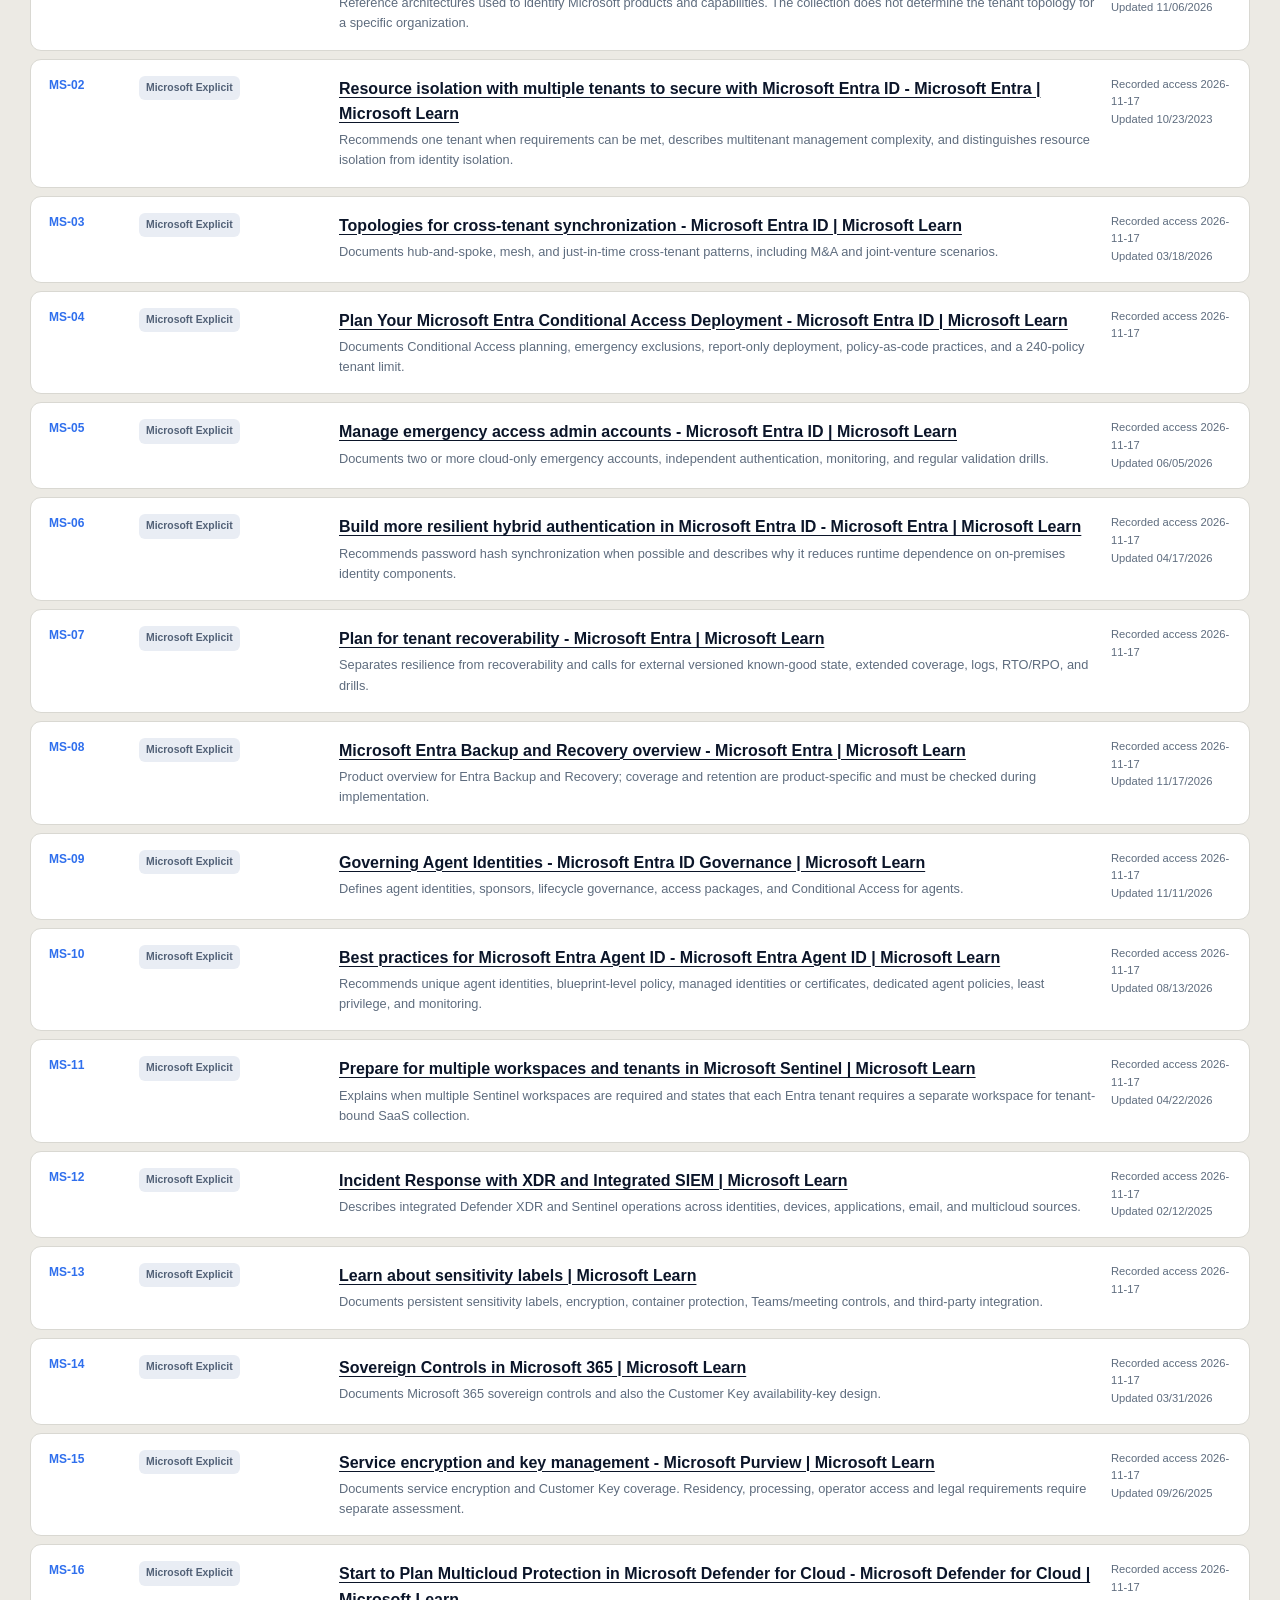
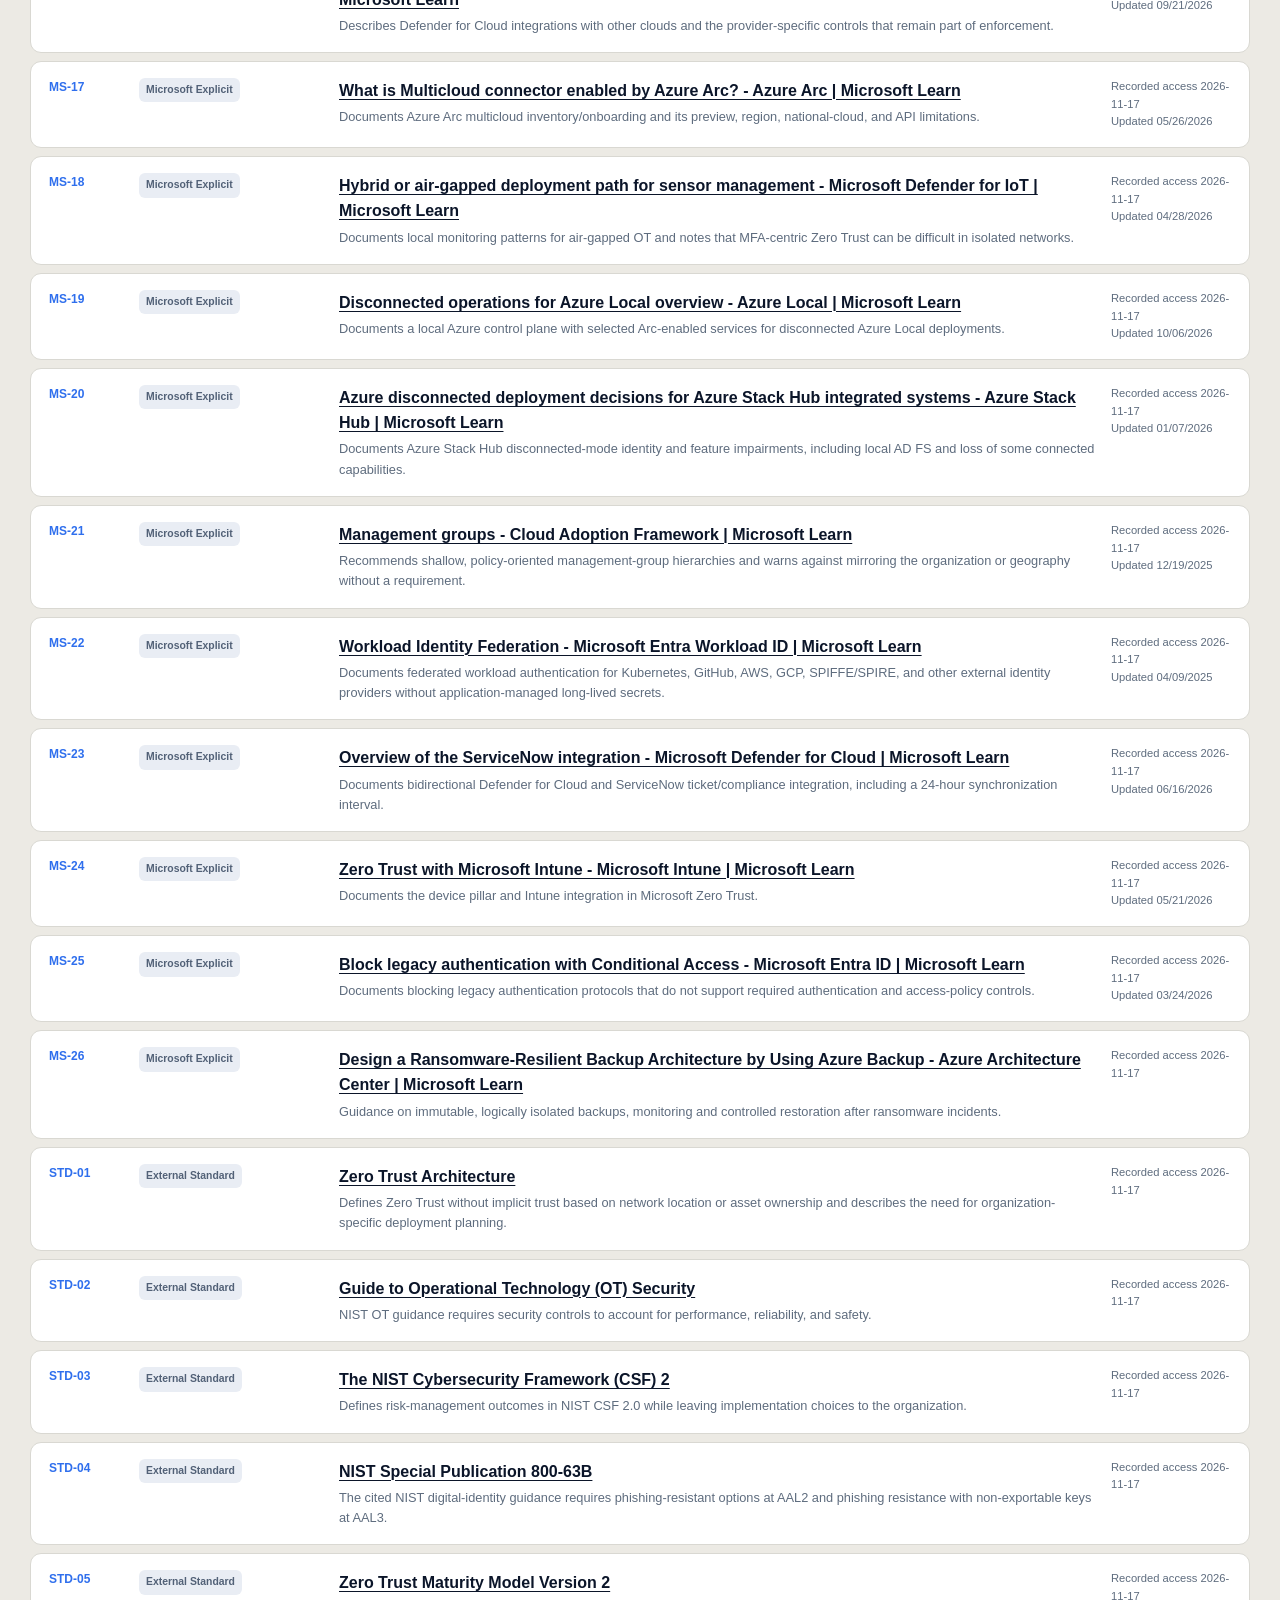
==== commit d0807d30: "Revise repository content to use engineering terminology Replace promotional wording and unsupported" ====
--- a/adaptive-trust-fabric-microsite/index.html
+++ b/adaptive-trust-fabric-microsite/index.html
@@ -3,8 +3,8 @@
 <head>
   <meta charset="utf-8">
   <meta name="viewport" content="width=device-width, initial-scale=1">
-  <meta name="description" content="Evidence-backed Microsoft-aligned decision framework for global identity, security, compliance, sovereignty, M&A, OT, multicloud and disconnected operations.">
-  <title>Adaptive Trust Fabric | Global Enterprise Architecture</title>
+  <meta name="description" content="Architecture requirements and a rule-based topology assessment for identity, security, sovereignty, acquisitions, OT and disconnected operation.">
+  <title>Adaptive Trust Fabric | Architecture requirements</title>
   <link rel="stylesheet" href="assets/styles.css">
 </head>
 <body>
@@ -12,7 +12,7 @@
   <header class="site-header" id="top">
     <a class="brand" href="#top" aria-label="Adaptive Trust Fabric home">
       <span class="brand-mark" aria-hidden="true"><i></i><i></i><i></i></span>
-      <span><strong>Adaptive Trust Fabric</strong><small>Microsoft-aligned architecture</small></span>
+      <span><strong>Adaptive Trust Fabric</strong><small>Identity and security architecture</small></span>
     </a>
     <button class="nav-toggle" aria-expanded="false" aria-controls="site-nav">Menu</button>
     <nav id="site-nav" aria-label="Primary navigation">
@@ -21,28 +21,28 @@
       <a href="#architecture">Architecture</a>
       <a href="#assess">Assess</a>
       <a href="#standard">Standard</a>
-      <a href="#evidence">Evidence</a>
+      <a href="#evidence">Sources</a>
     </nav>
   </header>
 
   <main id="main">
     <section class="hero shell">
       <div class="hero-copy reveal">
-        <p class="eyebrow">Position paper + decision microsite · Research cutoff 17 Nov 2026</p>
-        <h1>Design for explicit trust.<br><span>Operate for continuous change.</span></h1>
-        <p class="dek">A normative, evidence-proven architecture for global identity, security and compliance across tenants, clouds, business units, acquisitions, sovereign zones, factories, agents and disconnected missions.</p>
+        <p class="eyebrow">Position paper and topology assessor · Research cutoff 17 Nov 2026</p>
+        <h1>Identity and security<br><span>architecture</span></h1>
+        <p class="dek">Control requirements and topology-selection criteria for tenants, cloud providers, business units, acquisitions, regulated environments, OT, agents and disconnected operation.</p>
         <div class="hero-actions">
           <a class="button primary" href="#assess">Run the topology assessment</a>
           <a class="button secondary" href="../position-paper/Adaptive-Trust-Fabric-Position-Paper.pdf">Read the position paper</a>
         </div>
       </div>
-      <aside class="evidence-card reveal" aria-label="Evidence summary">
+      <aside class="evidence-card reveal" aria-label="Research contents">
         <span class="signal"></span>
-        <p class="metric"><strong id="source-count">33</strong><span>opened primary sources</span></p>
-        <p class="metric"><strong id="control-count">26</strong><span>normative controls</span></p>
-        <p class="metric"><strong id="challenge-count">10</strong><span>adversarial tests</span></p>
+        <p class="metric"><strong id="source-count">33</strong><span>source references</span></p>
+        <p class="metric"><strong id="control-count">26</strong><span>control requirements</span></p>
+        <p class="metric"><strong id="challenge-count">10</strong><span>assumption reviews</span></p>
         <div class="mini-rule"></div>
-        <p>Every proposition is labeled <b>Microsoft Explicit</b>, <b>External Standard</b>, <b>Research Supported</b>, <b>Derived</b>, or <b>Open/Contested</b>.</p>
+        <p>Records identify their provenance as <b>Microsoft Explicit</b>, <b>External Standard</b>, <b>Research Supported</b>, <b>Derived</b>, or <b>Open/Contested</b>.</p>
       </aside>
     </section>
 
@@ -50,13 +50,13 @@
       <div class="shell grid-12">
         <div class="section-label">01 / Position</div>
         <div class="span-8">
-          <p class="kicker">The thesis</p>
-          <h2 id="thesis">Optimize for boundaries and survivability - not tenant count.</h2>
-          <p class="lead">The enterprise should use a single Microsoft Entra tenant when its hard requirements can be met, but it must be engineered to introduce, govern, recover and detach additional tenants or isolated identity domains when sovereignty, mission continuity, safety, M&A or blast-radius requirements justify them.</p>
+          <p class="kicker">Selection criteria</p>
+          <h2 id="thesis">Select tenant topology from isolation, sovereignty, continuity, recovery and operating requirements.</h2>
+          <p class="lead">Prefer a single Microsoft Entra tenant when it meets the applicable requirements. Document the isolation requirement, dependencies, administration, recovery and separation procedures for each additional tenant or identity domain.</p>
         </div>
         <div class="span-4 callout">
-          <span class="callout-label">Governing rule</span>
-          <p><strong>A fatal constraint cannot be averaged away.</strong> Hard constraints precede scoring, cost and convenience.</p>
+          <span class="callout-label">Selection rule</span>
+          <p><strong>Reject designs that violate a mandatory requirement.</strong> Compare risk, cost and operating complexity only among feasible alternatives.</p>
         </div>
       </div>
     </section>
@@ -64,14 +64,14 @@
     <section class="shell section" id="architecture">
       <div class="section-heading reveal">
         <div class="section-label">02 / Reference architecture</div>
-        <h2>A fabric of interoperating authorities</h2>
-        <p>The design separates policy ownership, identity authority, enforcement, telemetry and recovery. Microsoft services form the strategic connected core; local and native control planes remain authoritative where the mission requires them.</p>
+        <h2>Policy, identity, enforcement and recovery responsibilities</h2>
+        <p>The design separates policy ownership, identity administration, enforcement, telemetry and recovery. Microsoft cloud services provide supported functions; cloud-provider and local controls implement requirements outside that coverage.</p>
       </div>
 
       <div class="fabric-diagram reveal" role="img" aria-label="Adaptive Trust Fabric reference architecture">
         <div class="fabric-top">
-          <div class="node governance"><small>Intent</small><strong>Adaptive governance</strong><span>Obligations · policy as code · evidence</span></div>
-          <div class="node recovery"><small>Trust restoration</small><strong>Independent recovery authority</strong><span>Keys · identities · clean room · known-good state</span></div>
+          <div class="node governance"><small>Policy ownership</small><strong>Requirements and configuration</strong><span>Obligations · versioned policies · audit records</span></div>
+          <div class="node recovery"><small>Recovery access</small><strong>Independent recovery authority</strong><span>Keys · identities · isolated environment · configuration baseline</span></div>
         </div>
         <div class="fabric-mid">
           <div class="rail left">
@@ -79,24 +79,24 @@
           </div>
           <div class="core">
             <div class="core-ring r1"></div><div class="core-ring r2"></div>
-            <p class="core-title">Microsoft connected core</p>
+            <p class="core-title">Microsoft cloud services</p>
             <div class="core-grid">
               <b>Entra</b><b>Defender XDR</b><b>Sentinel</b><b>Purview</b><b>Intune</b><b>Azure governance</b>
             </div>
-            <p class="core-note">Global intent · common evidence · federated operations</p>
+            <p class="core-note">Policy management · monitoring · cross-tenant administration</p>
           </div>
           <div class="rail right">
             <span>Microsoft 365</span><span>Azure</span><span>AWS / GCP</span><span>ERP / ITSM</span><span>OT / IoT</span>
           </div>
         </div>
         <div class="fabric-bottom">
-          <div class="node zones"><small>Authoritative enforcement</small><strong>Trust and sovereignty zones</strong><span>Tenant · cloud-native · workload · data · facility</span></div>
+          <div class="node zones"><small>Enforcement locations</small><strong>Isolation and jurisdiction requirements</strong><span>Tenant · cloud provider · workload · data · facility</span></div>
           <div class="node edge"><small>S2-S4 survivability</small><strong>Local / disconnected control planes</strong><span>Identity · PKI · policy · SOC · update · evidence</span></div>
         </div>
       </div>
 
       <div class="decision-stack reveal">
-        <h3>Architecture Fitness Engine</h3>
+        <h3>Evaluation order</h3>
         <ol id="decision-hierarchy"></ol>
       </div>
     </section>
@@ -105,12 +105,12 @@
       <div class="shell">
         <div class="section-heading light reveal">
           <div class="section-label">03 / Interactive assessment</div>
-          <h2>Start with organizational conditions, not products.</h2>
-          <p>This rule-based heuristic applies the agreed hierarchy. Its output is a <em>Derived Architectural Position</em>, not an official Microsoft mandate or a substitute for legal, safety or product validation.</p>
+          <h2>Rule-based topology assessment</h2>
+          <p>The assessor applies fixed rules to your selections. It does not inspect configuration, calculate risk or cost, or test a deployment. Its output is a <em>Derived Architectural Position</em> that requires legal, safety, product and architecture review.</p>
         </div>
         <div class="assessor reveal">
           <form id="assessment-form" class="assessment-form">
-            <label><span>Strongest boundary requirement</span>
+            <label><span>Required isolation level</span>
               <select name="boundary">
                 <option value="delegated">Delegated administration is sufficient</option>
                 <option value="regulatory">Different regulatory / legal-entity controls</option>
@@ -121,7 +121,7 @@
               <select name="sovereignty">
                 <option value="residency">Residency and policy controls</option>
                 <option value="keys">Local key authority and operator restrictions</option>
-                <option value="control">Local control plane; external authority unacceptable</option>
+                <option value="control">Local control-plane authority is required</option>
               </select>
             </label>
             <label><span>Required survivability</span>
@@ -133,10 +133,10 @@
                 <option value="4">S4 · Disconnected / air-gapped</option>
               </select>
             </label>
-            <label><span>M&A / divestiture tempo</span>
+            <label><span>Acquisition / divestiture frequency</span>
               <select name="ma">
                 <option value="low">Occasional</option>
-                <option value="high">Continuous / portfolio operating model</option>
+                <option value="high">Frequent acquisitions or divestitures</option>
               </select>
             </label>
             <label><span>Business-unit autonomy</span>
@@ -147,9 +147,9 @@
             </label>
             <label><span>Operating maturity</span>
               <select name="maturity">
-                <option value="developing">Developing · manual / siloed</option>
-                <option value="managed">Managed · standardized / measured</option>
-                <option value="adaptive">Adaptive · automated / continuously assured</option>
+                <option value="developing">Developing · manual processes / separate teams</option>
+                <option value="managed">Managed · standardized / measured processes</option>
+                <option value="adaptive">Automated · versioned policies / regular tests</option>
               </select>
             </label>
             <label class="check"><input type="checkbox" name="ot"><span><strong>Safety-critical OT / cyber-physical control</strong><small>Isolation actions require a safety case and local authority.</small></span></label>
@@ -157,8 +157,8 @@
           </form>
           <section class="assessment-result" id="assessment-result" aria-live="polite">
             <p class="result-kicker">Assessment output</p>
-            <h3>Select the conditions and evaluate.</h3>
-            <p>The result will identify the primary topology, companion pattern, required survivability tier, disqualifying constraints and immediate design tests.</p>
+            <h3>Select requirements and evaluate.</h3>
+            <p>The result identifies a primary topology, companion patterns, the selected survivability tier, constraints excluding alternatives and an operating-capability warning.</p>
           </section>
         </div>
       </div>
@@ -166,9 +166,9 @@
 
     <section class="shell section" id="survivability">
       <div class="section-heading reveal">
-        <div class="section-label">04 / Mission continuity</div>
-        <h2>Five survivability tiers make dependency explicit.</h2>
-        <p>Disconnected architecture is not ordinary cloud architecture with a longer timeout. Each tier changes where identity, authorization, detection, updates, cryptography and recovery must operate.</p>
+        <div class="section-label">04 / Operation during outages</div>
+        <h2>S0-S4 operating requirements</h2>
+        <p>The tiers specify which identity, authorization, detection, update, cryptographic and recovery functions must remain available when upstream services are unavailable. Test the required functions and outage duration in the target environment.</p>
       </div>
       <div class="tier-tabs reveal" id="tier-tabs" role="tablist" aria-label="Survivability tiers"></div>
       <div class="tier-panel reveal" id="tier-panel"></div>
@@ -177,8 +177,8 @@
     <section class="section band" id="topologies">
       <div class="shell">
         <div class="section-heading reveal">
-          <div class="section-label">05 / Topology library</div>
-          <h2>Five patterns; no universal winner.</h2>
+          <div class="section-label">05 / Topology patterns</div>
+          <h2>T1-T5 topology criteria</h2>
         </div>
         <div class="card-grid" id="topology-grid"></div>
       </div>
@@ -186,9 +186,9 @@
 
     <section class="shell section" id="standard">
       <div class="section-heading reveal">
-        <div class="section-label">06 / Normative standard</div>
+        <div class="section-label">06 / Control requirements</div>
         <h2>MUST / SHOULD / MAY architecture controls</h2>
-        <p>Filter the standard by domain or normative level. Each control exposes its provenance and source identifiers.</p>
+        <p>Filter by domain or normative level. MUST / SHOULD / MAY describe this framework's requirements and recommendations, not automatically Microsoft or regulatory requirements. Each record includes source provenance and identifiers.</p>
       </div>
       <div class="filters reveal">
         <label>Domain <select id="control-domain"><option value="all">All domains</option></select></label>
@@ -200,9 +200,9 @@
     <section class="section dark" id="challenge">
       <div class="shell">
         <div class="section-heading light reveal">
-          <div class="section-label">07 / Adversarial validation</div>
-          <h2>The architecture was designed to survive counter-arguments.</h2>
-          <p>These tests actively challenge centralization, tenant isolation, sovereign controls, air gaps, multicloud coverage and architectural sophistication.</p>
+          <div class="section-label">07 / Assumption review</div>
+          <h2>Documented limitations and their design implications</h2>
+          <p>These records compare architectural assumptions with the cited documentation. They are not results from deployment tests or attack simulations.</p>
         </div>
         <div class="challenge-list" id="challenge-list"></div>
       </div>
@@ -211,8 +211,8 @@
     <section class="shell section" id="roadmap">
       <div class="section-heading reveal">
         <div class="section-label">08 / Transition</div>
-        <h2>Build capability before complexity.</h2>
-        <p>The target is the strongest safely operable architecture, not the most sophisticated diagram.</p>
+        <h2>Proposed implementation sequence</h2>
+        <p>Use the phases to identify prerequisites and assign work. Review staffing, monitoring, incident response and recovery capability before adding control planes. The durations are planning ranges, not delivery estimates.</p>
       </div>
       <div class="roadmap" id="roadmap-list"></div>
     </section>
@@ -220,13 +220,13 @@
     <section class="section band" id="evidence">
       <div class="shell">
         <div class="section-heading reveal">
-          <div class="section-label">09 / Evidence provenance</div>
-          <h2>Trace every material position.</h2>
-          <p>Sources were discovered, opened and inspected. Search by title, evidence use or provenance class.</p>
+          <div class="section-label">09 / Source provenance</div>
+          <h2>Source catalog</h2>
+          <p>The dataset records source URLs, access dates and their use in the analysis. Search by title, source-use description or provenance class.</p>
         </div>
         <div class="evidence-tools reveal">
-          <input id="source-search" type="search" placeholder="Search evidence…" aria-label="Search evidence">
-          <select id="source-class" aria-label="Filter evidence class"><option value="all">All provenance classes</option></select>
+          <input id="source-search" type="search" placeholder="Search sources" aria-label="Search sources">
+          <select id="source-class" aria-label="Filter source provenance"><option value="all">All provenance classes</option></select>
         </div>
         <div class="legend" id="provenance-legend"></div>
         <div class="source-list" id="source-list"></div>
@@ -234,50 +234,50 @@
     </section>
 
     <section class="shell section closing">
-      <p class="eyebrow">Decision statement</p>
-      <h2>Centralize intent. Federate enforcement. Localize survival. Prove recovery.</h2>
-      <p>The architecture remains optimal only while evidence shows that its boundaries, dependencies, authority paths and operational capabilities match the enterprise’s mission.</p>
-      <a class="button primary" href="../position-paper/Adaptive-Trust-Fabric-Position-Paper.pdf">Open the complete position paper</a>
+      <p class="eyebrow">Deployment review</p>
+      <h2>Document requirements and test operating procedures.</h2>
+      <p>Review isolation, administrative dependencies, outage behavior and recovery procedures for the target environment. Re-evaluate the topology when requirements, dependencies or operating capabilities change.</p>
+      <a class="button primary" href="../position-paper/Adaptive-Trust-Fabric-Position-Paper.pdf">Read the position paper</a>
     </section>
   </main>
 
   <footer>
     <div class="shell footer-grid">
       <div><strong>Adaptive Trust Fabric</strong><p>Version 1.0 · Research cutoff 17 Nov 2026</p></div>
-      <p>This is a Microsoft-aligned architectural position, not an official Microsoft product commitment. Validate legal, regulatory, safety, licensing, preview and regional requirements before implementation.</p>
+      <p>This is architectural guidance based on cited sources, not an official Microsoft product commitment. Validate legal, regulatory, safety, licensing, preview and regional requirements before implementation.</p>
     </div>
   </footer>
 
   <script id="research-data" type="application/json">{
   "meta": {
     "title": "Adaptive Trust Fabric for Global Enterprise Identity, Security and Compliance",
-    "subtitle": "Microsoft-aligned, evidence-backed normative architecture and decision framework",
+    "subtitle": "Architecture requirements and topology evaluation based on cited documentation",
     "version": "1.0",
     "research_cutoff": "2026-11-17",
     "generated": "2026-11-17",
-    "disclaimer": "This is a Microsoft-aligned architectural position, not an official Microsoft product commitment or substitute for legal, regulatory, safety, product, or licensing validation."
+    "disclaimer": "This is architectural guidance based on cited sources, not an official Microsoft product commitment or a substitute for legal, regulatory, safety, product, or licensing validation."
   },
-  "thesis": "Do not optimize for tenant count or centralization. Optimize for explicit trust boundaries, survivability, sovereignty, recoverability, operational maturity, and reversible change - with Microsoft Entra, Defender, Sentinel, Purview, Intune, Azure governance, and local/disconnected capabilities composed according to verified constraints.",
+  "thesis": "Select tenant topology from isolation, sovereignty, continuity, recovery and operating requirements.",
   "provenanceLegend": [
     {
       "class": "Microsoft Explicit",
-      "meaning": "Direct statement in opened Microsoft documentation. Product scope, licensing, limits, and preview status still require implementation-time validation."
+      "meaning": "Statement attributed to the cited Microsoft documentation. Check product scope, licensing, limits and preview status during implementation."
     },
     {
       "class": "External Standard",
-      "meaning": "Normative or authoritative guidance from NIST, CISA, or another standards/government body."
+      "meaning": "Requirements or guidance from NIST, CISA, or another standards or government body. Applicability depends on the organization and jurisdiction."
     },
     {
       "class": "Research Supported",
-      "meaning": "Primary or research-grade publication that supports, bounds, or challenges an architectural proposition."
+      "meaning": "Research publication used to support or qualify an architectural proposition. A case study does not establish applicability to other environments."
     },
     {
       "class": "Derived Architectural Position",
-      "meaning": "A conclusion synthesized in this paper from multiple sources and the agreed decision criteria; not represented as an explicit Microsoft mandate."
+      "meaning": "A conclusion drawn from the listed sources and evaluation criteria; it is not an explicit Microsoft requirement."
     },
     {
       "class": "Open/Contested",
-      "meaning": "Evidence is incomplete, context-dependent, fast-moving, or materially disputed; decision requires local legal, safety, operational, or product validation."
+      "meaning": "A question not resolved by the cited sources. The decision requires organization-specific legal, safety, operational or product validation."
     }
   ],
   "sources": [
@@ -289,7 +289,7 @@
       "retrieval_status": "Opened and inspected",
       "accessed": "2026-11-17",
       "last_updated": "11/06/2026",
-      "evidence_use": "Microsoft reference-architecture collection; use as the product/capability map, not as proof that one topology fits every enterprise."
+      "evidence_use": "Reference architectures used to identify Microsoft products and capabilities. The collection does not determine the tenant topology for a specific organization."
     },
     {
       "id": "MS-02",
@@ -299,7 +299,7 @@
       "retrieval_status": "Opened and inspected",
       "accessed": "2026-11-17",
       "last_updated": "10/23/2023",
-      "evidence_use": "Explicitly prefers one tenant when requirements can be met, warns that multitenancy increases complexity, and distinguishes resource isolation from identity isolation."
+      "evidence_use": "Recommends one tenant when requirements can be met, describes multitenant management complexity, and distinguishes resource isolation from identity isolation."
     },
     {
       "id": "MS-03",
@@ -429,7 +429,7 @@
       "retrieval_status": "Opened and inspected",
       "accessed": "2026-11-17",
       "last_updated": "09/26/2025",
-      "evidence_use": "Documents service encryption and the scope of Customer Key; key control is one sovereignty dimension, not the whole sovereignty model."
+      "evidence_use": "Documents service encryption and Customer Key coverage. Residency, processing, operator access and legal requirements require separate assessment."
     },
     {
       "id": "MS-16",
@@ -439,7 +439,7 @@
       "retrieval_status": "Opened and inspected",
       "accessed": "2026-11-17",
       "last_updated": "09/21/2026",
-      "evidence_use": "Defender for Cloud multicloud planning guidance; Microsoft provides an overlay while native cloud controls remain part of enforcement."
+      "evidence_use": "Describes Defender for Cloud integrations with other clouds and the provider-specific controls that remain part of enforcement."
     },
     {
       "id": "MS-17",
@@ -499,7 +499,7 @@
       "retrieval_status": "Opened and inspected",
       "accessed": "2026-11-17",
       "last_updated": "04/09/2025",
-      "evidence_use": "Documents secretless workload federation for Kubernetes, GitHub, AWS, GCP, SPIFFE/SPIRE, and other external identity providers."
+      "evidence_use": "Documents federated workload authentication for Kubernetes, GitHub, AWS, GCP, SPIFFE/SPIRE, and other external identity providers without application-managed long-lived secrets."
     },
     {
       "id": "MS-23",
@@ -529,7 +529,7 @@
       "retrieval_status": "Opened and inspected",
       "accessed": "2026-11-17",
       "last_updated": "03/24/2026",
-      "evidence_use": "Documents blocking legacy authentication because older protocols cannot enforce modern authentication requirements."
+      "evidence_use": "Documents blocking legacy authentication protocols that do not support required authentication and access-policy controls."
     },
     {
       "id": "MS-26",
@@ -539,7 +539,7 @@
       "retrieval_status": "Opened and inspected",
       "accessed": "2026-11-17",
       "last_updated": null,
-      "evidence_use": "Microsoft architecture guidance for immutable, logically isolated, monitored backup and ransomware-resilient recovery."
+      "evidence_use": "Guidance on immutable, logically isolated backups, monitoring and controlled restoration after ransomware incidents."
     },
     {
       "id": "STD-01",
@@ -549,7 +549,7 @@
       "retrieval_status": "Opened and inspected",
       "accessed": "2026-11-17",
       "last_updated": null,
-      "evidence_use": "NIST defines Zero Trust as removing implicit trust based on network location or asset ownership and warns against a single deployment plan."
+      "evidence_use": "Defines Zero Trust without implicit trust based on network location or asset ownership and describes the need for organization-specific deployment planning."
     },
     {
       "id": "STD-02",
@@ -569,7 +569,7 @@
       "retrieval_status": "Opened and inspected",
       "accessed": "2026-11-17",
       "last_updated": null,
-      "evidence_use": "NIST CSF 2.0 is outcome-based, risk-oriented, and explicitly not one-size-fits-all."
+      "evidence_use": "Defines risk-management outcomes in NIST CSF 2.0 while leaving implementation choices to the organization."
     },
     {
       "id": "STD-04",
@@ -579,7 +579,7 @@
       "retrieval_status": "Opened and inspected",
       "accessed": "2026-11-17",
       "last_updated": null,
-      "evidence_use": "Current NIST digital-identity guidance requires phishing-resistant options at AAL2 and phishing resistance with non-exportable keys at AAL3."
+      "evidence_use": "The cited NIST digital-identity guidance requires phishing-resistant options at AAL2 and phishing resistance with non-exportable keys at AAL3."
     },
     {
       "id": "STD-05",
@@ -609,13 +609,13 @@
       "retrieval_status": "Opened and inspected",
       "accessed": "2026-11-17",
       "last_updated": null,
-      "evidence_use": "The BeyondCorp case study is research evidence for identity- and device-aware access independent of network location; it is not a universal OT or disconnected blueprint."
+      "evidence_use": "Case study of identity- and device-aware access independent of network location. It does not evaluate OT or disconnected operation."
     }
   ],
   "claims": [
     {
       "id": "C-01",
-      "claim": "Use a single Entra tenant as the default when requirements can be met; create additional tenants only for explicit boundary outcomes whose value exceeds added complexity.",
+      "claim": "Prefer a single Entra tenant when it satisfies mandatory requirements. Document the isolation requirement, operating model and added complexity for each additional tenant.",
       "provenance": "Derived Architectural Position",
       "sources": [
         "MS-02",
@@ -626,7 +626,7 @@
     },
     {
       "id": "C-02",
-      "claim": "A separate tenant provides administrative, configuration, object, quota, and visibility separation; shared corporate identities can still defeat identity isolation.",
+      "claim": "A separate tenant provides administrative, configuration, object, quota and visibility separation. Shared corporate identities can retain a common authentication or administration dependency.",
       "provenance": "Microsoft Explicit",
       "sources": [
         "MS-02"
@@ -635,7 +635,7 @@
     },
     {
       "id": "C-03",
-      "claim": "M&A readiness is a standing architecture capability: hub-and-spoke, mesh, and just-in-time patterns can support attach, coexist, transform, and detach states.",
+      "claim": "Hub-and-spoke, mesh and just-in-time cross-tenant patterns can support acquisition onboarding, coexistence, migration and separation.",
       "provenance": "Derived Architectural Position",
       "sources": [
         "MS-03"
@@ -644,7 +644,7 @@
     },
     {
       "id": "C-04",
-      "claim": "Conditional Access is the strategic Entra policy engine, but the enterprise authorization architecture also needs workload, data, API, OT, cloud-native, and disconnected enforcement points.",
+      "claim": "Conditional Access applies Entra access policies. Workloads, data platforms, APIs, OT, cloud providers and disconnected environments also require their own authorization enforcement points.",
       "provenance": "Derived Architectural Position",
       "sources": [
         "MS-04",
@@ -665,7 +665,7 @@
     },
     {
       "id": "C-06",
-      "claim": "For hybrid users who rely on AD passwords, password hash synchronization is Microsoft’s simplest and most resilient option because authentication does not depend on on-premises components after synchronization.",
+      "claim": "For hybrid users who rely on AD passwords, Microsoft recommends password hash synchronization where possible because cloud authentication can use synchronized hashes without contacting on-premises identity services.",
       "provenance": "Microsoft Explicit",
       "sources": [
         "MS-06"
@@ -684,7 +684,7 @@
     },
     {
       "id": "C-08",
-      "claim": "AI agents require unique first-class identities, accountable sponsors, blueprint policy, separate noninteractive access controls, least privilege, monitored lifecycle, and a rapid revocation path.",
+      "claim": "AI agents require individually managed identities, accountable sponsors, agent blueprint policies, noninteractive access controls, least privilege, lifecycle monitoring and a revocation procedure.",
       "provenance": "Microsoft Explicit",
       "sources": [
         "MS-09",
@@ -694,7 +694,7 @@
     },
     {
       "id": "C-09",
-      "claim": "A global SOC should be hierarchical rather than dependency-centralized: Microsoft Sentinel supports cross-workspace and cross-tenant management, but many features and tenant-bound connectors remain workspace-local.",
+      "claim": "Coordinate security operations across regional and tenant teams. Microsoft Sentinel supports cross-workspace and cross-tenant management, but many features and tenant-bound connectors operate within individual workspaces.",
       "provenance": "Derived Architectural Position",
       "sources": [
         "MS-11",
@@ -704,7 +704,7 @@
     },
     {
       "id": "C-10",
-      "claim": "Persistent classification and rights should travel with information across Microsoft 365, devices, third-party services, meetings, chats, and collaboration containers.",
+      "claim": "Persistent classification and usage restrictions can apply to supported information types across Microsoft 365, devices, third-party services, meetings, chats and collaboration containers. Validate service-specific coverage.",
       "provenance": "Microsoft Explicit",
       "sources": [
         "MS-13"
@@ -724,7 +724,7 @@
     },
     {
       "id": "C-12",
-      "claim": "Microsoft can provide a multicloud security and governance overlay, but native cloud controls remain authoritative enforcement points and preview/region/national-cloud limitations prevent assuming universal parity.",
+      "claim": "Microsoft services can provide security monitoring and management across clouds. Provider-specific enforcement remains necessary, and capability coverage depends on preview status, region and national-cloud support.",
       "provenance": "Derived Architectural Position",
       "sources": [
         "MS-16",
@@ -734,7 +734,7 @@
     },
     {
       "id": "C-13",
-      "claim": "Air-gapped does not mean implicitly trusted: isolated OT still needs local monitoring, segmentation, identity, backup, update transfer, evidence, and response capabilities that account for physical safety.",
+      "claim": "Isolated OT requires local monitoring, segmentation, identity, backup, controlled update transfer, retained records and response procedures that account for physical safety.",
       "provenance": "Derived Architectural Position",
       "sources": [
         "MS-18",
@@ -746,7 +746,7 @@
     },
     {
       "id": "C-14",
-      "claim": "Authentication assurance, not “MFA” as a checkbox, is the design objective; phishing-resistant cryptographic authentication is the baseline for high-value human access.",
+      "claim": "Select authentication assurance based on permitted operations and their business or safety impact. Use phishing-resistant cryptographic authentication for privileged access and other access requiring that assurance.",
       "provenance": "Derived Architectural Position",
       "sources": [
         "STD-04",
@@ -768,7 +768,7 @@
     },
     {
       "id": "C-16",
-      "claim": "Architecture sophistication must not exceed operational maturity; staged adoption and prerequisite capabilities are part of the security design.",
+      "claim": "Limit deployment complexity to available staffing, skills, monitoring and recovery capability. Implement and test prerequisite capabilities before adding control planes.",
       "provenance": "Derived Architectural Position",
       "sources": [
         "STD-03",
@@ -778,7 +778,7 @@
     },
     {
       "id": "C-17",
-      "claim": "ITSM integration is workflow coordination, not a privileged recovery root or real-time containment dependency; documented synchronization latency must be reflected in response design.",
+      "claim": "Use ITSM for workflow coordination, not as a dependency for privileged recovery access or time-critical containment. Account for documented synchronization latency in response procedures.",
       "provenance": "Derived Architectural Position",
       "sources": [
         "MS-23"
@@ -812,7 +812,7 @@
       "id": "N-02",
       "level": "SHOULD",
       "domain": "Topology",
-      "text": "Prefer one tenant when all hard requirements can be met; require a documented boundary case, operating model, and exit strategy for every additional tenant.",
+      "text": "Prefer one tenant when all mandatory requirements can be met; document the isolation requirement, operating model and separation plan for every additional tenant.",
       "provenance": "Derived Architectural Position",
       "sources": [
         "MS-02"
@@ -822,7 +822,7 @@
       "id": "N-03",
       "level": "MUST",
       "domain": "Topology",
-      "text": "Use a separate identity boundary when compromise or unavailability of the corporate identity authority must not grant or deny control of the protected mission.",
+      "text": "Use a separate identity boundary when compromise or unavailability of the corporate identity authority must not grant or deny control of the protected environment.",
       "provenance": "Derived Architectural Position",
       "sources": [
         "MS-02",
@@ -833,7 +833,7 @@
       "id": "N-04",
       "level": "MUST",
       "domain": "M&A",
-      "text": "Onboard acquisitions through an isolation-first transition zone; raise trust only after discovery, remediation, identity proofing, and authority-path review, and preserve a tested detach path.",
+      "text": "Assess acquired environments in an isolated transition environment; expand cross-tenant access only after discovery, remediation, identity verification and privilege-path review, and maintain a tested separation procedure.",
       "provenance": "Derived Architectural Position",
       "sources": [
         "MS-03"
@@ -855,7 +855,7 @@
       "id": "N-06",
       "level": "MUST",
       "domain": "Privileged access",
-      "text": "Separate normal, elevated, emergency, recovery, and root authority; use least privilege, just-in-time activation, protected administration paths, and independently monitored emergency access.",
+      "text": "Separate normal, elevated, emergency and recovery access from administration of identity providers and cryptographic keys; use least privilege, just-in-time activation, protected administration paths and independently monitored emergency access.",
       "provenance": "Derived Architectural Position",
       "sources": [
         "MS-04",
@@ -867,7 +867,7 @@
       "id": "N-07",
       "level": "MUST",
       "domain": "Authentication",
-      "text": "Require phishing-resistant authentication for privileged and high-consequence human access unless a documented survivability or technical constraint requires a bounded alternative.",
+      "text": "Require phishing-resistant authentication for privileged human access and access with high business or safety impact, unless a documented continuity or technical constraint requires an alternative with a defined scope.",
       "provenance": "Derived Architectural Position",
       "sources": [
         "STD-04",
@@ -920,7 +920,7 @@
       "id": "N-12",
       "level": "MUST",
       "domain": "Agent identity",
-      "text": "Give each production agent a unique identity and accountable sponsor; apply blueprint-level guardrails, dedicated agent Conditional Access, least privilege, access review, and kill/revocation controls.",
+      "text": "Give each production agent a unique identity and accountable sponsor; apply agent blueprint policies, dedicated agent Conditional Access, least privilege, access review, and disablement or revocation procedures.",
       "provenance": "Microsoft Explicit",
       "sources": [
         "MS-09",
@@ -942,7 +942,7 @@
       "id": "N-14",
       "level": "MUST",
       "domain": "OT/IoT",
-      "text": "Treat incapable devices as explicit trust debt and surround them with segmentation, protocol mediation, allow-listing, monitoring, and safety-reviewed response actions.",
+      "text": "Identify devices that cannot implement required security controls and document compensating controls: segmentation, protocol mediation, allow-listing, monitoring and safety-reviewed response procedures.",
       "provenance": "Derived Architectural Position",
       "sources": [
         "MS-18",
@@ -953,7 +953,7 @@
       "id": "N-15",
       "level": "MUST",
       "domain": "Security operations",
-      "text": "Design detection and response as a hierarchical fabric with local operating authority proportional to survivability tier; centralized visibility must not create centralized blindness or containment dependency.",
+      "text": "Provide local detection and response authority for the selected survivability tier; loss of central ingestion must not disable required local monitoring or containment.",
       "provenance": "Derived Architectural Position",
       "sources": [
         "MS-11",
@@ -1000,7 +1000,7 @@
       "id": "N-19",
       "level": "MUST",
       "domain": "Multicloud",
-      "text": "Define controls provider-independently, retain native enforcement where it is authoritative, and use Microsoft services for common visibility, governance, identity, and response where coverage is verified.",
+      "text": "Specify control objectives independently of the cloud vendor, retain provider-specific enforcement where required, and use Microsoft services for monitoring, policy management, identity and response where capability coverage has been checked.",
       "provenance": "Derived Architectural Position",
       "sources": [
         "MS-16",
@@ -1011,7 +1011,7 @@
       "id": "N-20",
       "level": "MUST",
       "domain": "Integration",
-      "text": "Model ERP, ITSM, CI/CD, automation, collaboration, and manufacturing integrations as directed privilege paths; consequential transactions require explicit authorization and auditable provenance.",
+      "text": "Model ERP, ITSM, CI/CD, automation, collaboration and manufacturing integrations as directed privilege paths; transactions that affect access, financial or production state require explicit authorization and auditable records.",
       "provenance": "Derived Architectural Position",
       "sources": [
         "MS-23",
@@ -1022,7 +1022,7 @@
       "id": "N-21",
       "level": "MUST",
       "domain": "Recovery",
-      "text": "Keep external versioned known-good configuration, extended logs, supported and gap-filling backups, dependency-aware runbooks, and regularly exercised clean recovery paths.",
+      "text": "Keep external versioned configuration baselines, retained logs, backups that cover native-restore gaps, dependency-aware runbooks and regularly tested recovery procedures isolated from suspected compromise.",
       "provenance": "Derived Architectural Position",
       "sources": [
         "MS-07",
@@ -1056,7 +1056,7 @@
       "id": "N-24",
       "level": "MUST",
       "domain": "Assurance",
-      "text": "Continuously link obligation to policy, control, enforcement point, asset, evidence, exception, remediation, and accountable authority; evidence must remain valid in sovereign and disconnected tiers.",
+      "text": "Maintain auditable relationships between obligations, policies, controls, enforcement points, assets, evidence, exceptions, remediation and accountable owners; retain verifiable evidence in sovereign and disconnected environments.",
       "provenance": "Derived Architectural Position",
       "sources": [
         "STD-03",
@@ -1067,7 +1067,7 @@
       "id": "N-25",
       "level": "MUST",
       "domain": "Economics",
-      "text": "Price complexity as risk: no control, tenant, trust path, or product is approved without an owner, lifecycle cost, operating capability, recovery impact, and measurable risk-reduction hypothesis.",
+      "text": "Before approving a control, tenant, trusted integration or product, record its owner, lifecycle cost, operating requirements, recovery dependencies, expected risk reduction and validation method.",
       "provenance": "Derived Architectural Position",
       "sources": [
         "MS-02",
@@ -1079,7 +1079,7 @@
       "id": "N-26",
       "level": "MUST",
       "domain": "Validation",
-      "text": "Apply the decision hierarchy in order: hard constraints, authority/dependency graph, scenario stress tests, risk-adjusted optimization, and maturity feasibility; a fatal constraint cannot be averaged away.",
+      "text": "Evaluate mandatory constraints, authority and dependency relationships, failure scenarios, risks and costs, and operating capability in that order. Reject designs that violate a mandatory requirement.",
       "provenance": "Derived Architectural Position",
       "sources": [
         "STD-03",
@@ -1100,17 +1100,17 @@
     {
       "id": "S1",
       "name": "Transient outage",
-      "mission": "Hours of safe continuity",
+      "mission": "Required functions continue through outages measured in hours",
       "identity": "Cached/session continuity plus emergency access",
       "policy": "Token/session tolerance; explicit fail behavior",
       "secops": "Queued telemetry",
-      "recovery": "Dependency runbooks and tested break-glass"
+      "recovery": "Dependency runbooks and tested emergency access"
     },
     {
       "id": "S2",
       "name": "Extended degraded",
-      "mission": "Days with reduced function",
-      "identity": "Reduced-dependency methods and selected local authorization",
+      "mission": "Required functions continue with reduced capability through outages measured in days",
+      "identity": "Authentication with fewer external dependencies and local authorization for selected functions",
       "policy": "Signed/cached policy with expiry",
       "secops": "Local collection and triage",
       "recovery": "Local communications, evidence, and restore media"
@@ -1118,11 +1118,11 @@
     {
       "id": "S3",
       "name": "Independent operations",
-      "mission": "Mission operation without upstream control planes",
+      "mission": "Required functions continue without upstream control planes",
       "identity": "Local authority federated when connected",
-      "policy": "Local PDP/PEP and emergency authority",
-      "secops": "Autonomous local SOC capability",
-      "recovery": "Independent keys, tooling, personnel, and clean-room path"
+      "policy": "Local policy decisions, enforcement and emergency access",
+      "secops": "Local detection, triage and containment without the central SOC",
+      "recovery": "Independent keys, tooling, personnel and an isolated recovery environment"
     },
     {
       "id": "S4",
@@ -1130,15 +1130,15 @@
       "mission": "Intentional isolation",
       "identity": "Local identity/PKI; controlled transfer",
       "policy": "Offline signed distribution; deterministic fail state",
-      "secops": "On-prem detection, immutable evidence, manual TI/update import",
-      "recovery": "Offline roots, spares, escrowed media, physical procedures"
+      "secops": "On-premises detection, immutable records and controlled import of threat intelligence and updates",
+      "recovery": "Offline credentials, spares, recovery media and physical-access procedures"
     }
   ],
   "topologies": [
     {
       "id": "T1",
       "name": "One global tenant with delegated boundaries",
-      "use_when": "No hard sovereignty, independent-recovery, or identity-authority constraint; common collaboration and operational maturity favor consolidation.",
+      "use_when": "One tenant satisfies sovereignty, identity and recovery requirements, and shared collaboration and administration are appropriate.",
       "reject_when": "A required boundary cannot be expressed or recovered safely inside the tenant.",
       "sources": [
         "MS-02",
@@ -1148,7 +1148,7 @@
     {
       "id": "T2",
       "name": "Federated multi-tenant enterprise",
-      "use_when": "Regulatory, legal-entity, M&A, administrative, or blast-radius requirements justify separate tenant control planes while collaboration remains necessary.",
+      "use_when": "Regulatory, legal-entity, M&A, administrative or compromise-containment requirements justify separate tenant control planes while collaboration remains necessary.",
       "reject_when": "The organization cannot operate policy, identity lifecycle, monitoring, and recovery consistently across tenants.",
       "sources": [
         "MS-02",
@@ -1159,7 +1159,7 @@
     {
       "id": "T3",
       "name": "Sovereign or independently recoverable tenant",
-      "use_when": "Local authority over identity, administration, keys, data processing, or recovery is a non-negotiable constraint.",
+      "use_when": "Local authority over identity, administration, keys, data processing or recovery is a mandatory requirement.",
       "reject_when": "The objective is only organizational convenience or cost allocation.",
       "sources": [
         "MS-02",
@@ -1170,8 +1170,8 @@
     {
       "id": "T4",
       "name": "Disconnected enclave / cyber-physical cell",
-      "use_when": "Internet independence, physical safety, hostile communications, clandestine operations, or long-duration isolation is required.",
-      "reject_when": "Connected controls can meet the mission without the severe feature, patching, telemetry, and operations trade-offs.",
+      "use_when": "Operation must continue without internet connectivity, during restricted communications or through extended isolation, including safety-critical OT.",
+      "reject_when": "Connected controls can meet the operating requirements without the additional feature, patching, telemetry and maintenance limitations.",
       "sources": [
         "MS-18",
         "MS-19",
@@ -1182,8 +1182,8 @@
     {
       "id": "T5",
       "name": "Acquisition transition zone",
-      "use_when": "Newly acquired or joint-venture environments require isolation-first discovery with reversible cross-tenant collaboration and staged trust.",
-      "reject_when": "Trust is assumed before assessment or the transition has no exit/divestiture design.",
+      "use_when": "Acquired or joint-venture environments require restricted cross-tenant access during discovery and remediation, followed by reviewed access expansion.",
+      "reject_when": "Cross-tenant access is granted before assessment or there is no documented separation procedure.",
       "sources": [
         "MS-03",
         "MS-02"
@@ -1193,49 +1193,49 @@
   "hardConstraints": [
     "Independent identity authority is legally or operationally required.",
     "A jurisdiction requires local operator, data-processing, or cryptographic authority that cannot be delegated to the global control plane.",
-    "The mission must continue at S3 or S4 without upstream cloud, network, DNS, federation, MFA, or SOC dependencies.",
+    "An S3 or S4 environment must operate without upstream cloud, network, DNS, federation, MFA or SOC dependencies.",
     "A safety case prohibits automated isolation or response without local operational authority.",
     "A recovery dependency cycle prevents trusted restoration of identity, keys, policy, communications, or evidence.",
-    "A transitive privilege path creates unacceptable blast radius across tenants, clouds, IT/OT, or agents."
+    "A transitive privilege path permits an unacceptable scope of compromise across tenants, clouds, IT/OT or agents."
   ],
   "adversarialFindings": [
     {
-      "position": "“One tenant is always optimal.”",
+      "position": "Applicability of a single tenant",
       "test": "Microsoft explicitly recommends one tenant only when needs can be met and documents cases for tenant/resource/identity isolation.",
-      "result": "Rejected as universal; retained as the default bias.",
+      "result": "Prefer one tenant only when it satisfies the applicable requirements.",
       "sources": [
         "MS-02"
       ]
     },
     {
-      "position": "“More tenants automatically isolate identity risk.”",
+      "position": "Identity isolation across tenants",
       "test": "Microsoft states cross-tenant resource isolation with shared identities does not provide identity isolation.",
-      "result": "Rejected; identity authority and trust direction must be designed separately.",
+      "result": "Specify identity authority and cross-tenant trust direction separately from resource placement.",
       "sources": [
         "MS-02"
       ]
     },
     {
-      "position": "“Centralize all telemetry in one workspace.”",
+      "position": "Telemetry workspace placement",
       "test": "Sentinel ties workspaces to region/tenant and many features/connectors remain workspace-local.",
-      "result": "Rejected; use federated workspaces with central management and local authority.",
+      "result": "Select workspace locations and tenant associations from collection, jurisdiction and operating requirements.",
       "sources": [
         "MS-11"
       ]
     },
     {
-      "position": "“Customer-managed keys equal sovereignty.”",
+      "position": "Customer-managed keys and sovereignty",
       "test": "Microsoft 365 Customer Key includes an availability key and covers specific services; residency and operator/legal controls are separate.",
-      "result": "Rejected; treat cryptographic control as one sovereignty dimension.",
+      "result": "Assess key control separately from residency, processing, operator access and legal jurisdiction.",
       "sources": [
         "MS-14",
         "MS-15"
       ]
     },
     {
-      "position": "“Air-gapped means secure and fully capable.”",
+      "position": "Security and functionality in disconnected environments",
       "test": "Microsoft documents breach risk, local monitoring needs, higher local control-plane capacity, and impaired/unavailable connected features.",
-      "result": "Rejected; isolation creates operational and update debt that must be designed explicitly.",
+      "result": "Document local monitoring, update transfer, recovery procedures and unavailable connected features.",
       "sources": [
         "MS-18",
         "MS-19",
@@ -1243,17 +1243,17 @@
       ]
     },
     {
-      "position": "“MFA is sufficient.”",
+      "position": "Authentication assurance",
       "test": "NIST distinguishes assurance levels and explicitly requires phishing-resistant options/usage at higher assurance.",
-      "result": "Rejected; use authentication assurance and transaction consequence.",
+      "result": "Select authentication methods for the required assurance level and the impact of the permitted operation.",
       "sources": [
         "STD-04"
       ]
     },
     {
-      "position": "“Zero Trust guidance covers OT, recovery, and agents.”",
+      "position": "Scope of Zero Trust maturity guidance",
       "test": "CISA states its maturity model does not address detailed recovery, OT/IoT, or emerging AI.",
-      "result": "Rejected; add dedicated safety, recovery, and agent models.",
+      "result": "Specify additional safety, recovery and agent-identity requirements for those systems.",
       "sources": [
         "STD-05",
         "STD-02",
@@ -1261,26 +1261,26 @@
       ]
     },
     {
-      "position": "“Microsoft overlay replaces native multicloud controls.”",
+      "position": "Multicloud enforcement coverage",
       "test": "Arc and Defender coverage varies by resource, region, cloud, preview status, and national-cloud availability.",
-      "result": "Rejected; standardize intent and evidence, not necessarily enforcement location.",
+      "result": "Document control objectives and required records, then select supported enforcement mechanisms for each cloud.",
       "sources": [
         "MS-16",
         "MS-17"
       ]
     },
     {
-      "position": "“ITSM synchronization is a real-time response path.”",
+      "position": "ITSM synchronization and containment latency",
       "test": "The documented Defender for Cloud / ServiceNow integration synchronizes every 24 hours.",
-      "result": "Rejected for urgent containment; keep direct SOAR/control-plane paths.",
+      "result": "Use direct SOAR or control-plane interfaces for containment that cannot tolerate the synchronization interval.",
       "sources": [
         "MS-23"
       ]
     },
     {
-      "position": "“Maximum sophistication is maximum security.”",
+      "position": "Operating capacity and architectural complexity",
       "test": "CISA calls for staged maturity and notes increasing effort/complexity; Microsoft documents policy and multitenant complexity limits.",
-      "result": "Rejected; cap target state at the maximum safely operable architecture.",
+      "result": "Limit deployment complexity to the staffing, skills, monitoring and recovery capability available.",
       "sources": [
         "STD-05",
         "MS-02",
@@ -1291,7 +1291,7 @@
   "roadmap": [
     {
       "phase": "0-90 days",
-      "outcome": "Control the roots",
+      "outcome": "Inventory and protect administrative access",
       "actions": [
         "Create the boundary and authority register",
         "Inventory tenants, identity authorities, emergency access, agents, service principals, keys, Sentinel workspaces, and OT zones",
@@ -1302,51 +1302,51 @@
     },
     {
       "phase": "3-9 months",
-      "outcome": "Standardize the connected core",
+      "outcome": "Standardize cloud-service configuration",
       "actions": [
         "Deploy phishing-resistant privileged access and dedicated admin devices",
         "Consolidate and test Conditional Access as code",
         "Implement Azure landing-zone policy hierarchy",
-        "Roll out Purview classification/labeling and cross-tenant relationship governance",
-        "Federate Defender XDR, Sentinel, Defender for Cloud, and ITSM with explicit authority boundaries"
+        "Deploy Purview classification and labeling and document cross-tenant access policies",
+        "Define data flows, permissions and incident workflows between Defender XDR, Sentinel, Defender for Cloud and ITSM"
       ]
     },
     {
       "phase": "9-18 months",
-      "outcome": "Federate sovereignty and operations",
+      "outcome": "Implement regional and local operations",
       "actions": [
         "Assign S0-S4 tiers and build S2-S4 local services where required",
         "Implement hierarchical SOC, local evidence retention, and multi-workspace management",
-        "Build the M&A transition-zone factory and detachability tests",
+        "Define repeatable acquisition onboarding and separation procedures and test them",
         "Move workloads to managed identity/workload federation",
         "Register and govern agent identities with sponsors and blueprint policy"
       ]
     },
     {
       "phase": "18-36 months",
-      "outcome": "Prove recoverability and adaptive governance",
+      "outcome": "Test recovery and configuration monitoring",
       "actions": [
-        "Exercise identity/tenant/AD/OT clean-room recovery",
+        "Exercise isolated recovery of identity, tenant configuration, AD and OT services",
         "Test simultaneous control-plane and communications failures",
         "Continuously link policies to evidence and drift remediation",
-        "Tune complexity budgets and retire redundant controls",
-        "Re-score topologies after regulatory, product, threat, and organizational changes"
+        "Review operating costs and complexity and remove redundant controls",
+        "Re-evaluate topologies after regulatory, product, threat and organizational changes"
       ]
     }
   ],
   "decisionHierarchy": [
-    "Hard constraints",
-    "Trust / authority / dependency graph",
-    "Scenario stress tests",
-    "Risk-adjusted multi-objective optimization",
-    "Capability and maturity feasibility"
+    "Mandatory constraints",
+    "Authority and dependency analysis",
+    "Failure-scenario testing",
+    "Risk, cost and complexity comparison",
+    "Operating-capability assessment"
   ],
   "decisionDimensions": [
     "Security",
     "Resilience",
     "Sovereignty",
     "Operability",
-    "Agility",
+    "Change effort",
     "Compliance",
     "Cost",
     "Complexity",
@@ -1354,22 +1354,23 @@
     "Safety"
   ],
   "researchMethod": {
-    "standard": "PhD-level evidence-backed architectural research with Microsoft documentation first, standards triangulation, primary research support, adversarial validation, and explicit provenance.",
+    "standard": "Literature review using Microsoft documentation, NIST and CISA guidance, and the listed research publications. Product statements and proposed requirements are labeled separately. The review does not constitute operational validation.",
     "mandatoryPractices": [
-      "Opened-source verification",
+      "Review of referenced source content",
       "Primary-source preference",
       "Product capability separated from architectural inference",
-      "Counter-hypothesis testing",
-      "Fast-moving capability flags",
-      "Unresolved gaps surfaced rather than hidden"
+      "Comparison of recommendations with documented limitations",
+      "Identification of capabilities that need implementation-time checks",
+      "Documentation of unresolved questions"
     ],
     "limitations": [
       "Product availability, licensing, preview status, cloud/region support, and service limits can change after the research cutoff.",
-      "No organization-specific legal, regulatory, safety, latency, cost, data-flow, or threat assessment was performed.",
+      "No organization-specific legal, regulatory, safety, latency, cost, data-flow or threat assessment was performed. Confidence labels are qualitative author assessments, not calibrated probabilities.",
       "The interactive topology assessment is a derived advisory heuristic, not a substitute for a formal architecture review or safety case."
     ]
   }
-}</script>
+}
+  </script>
   <script src="assets/app.js"></script>
 </body>
 </html>
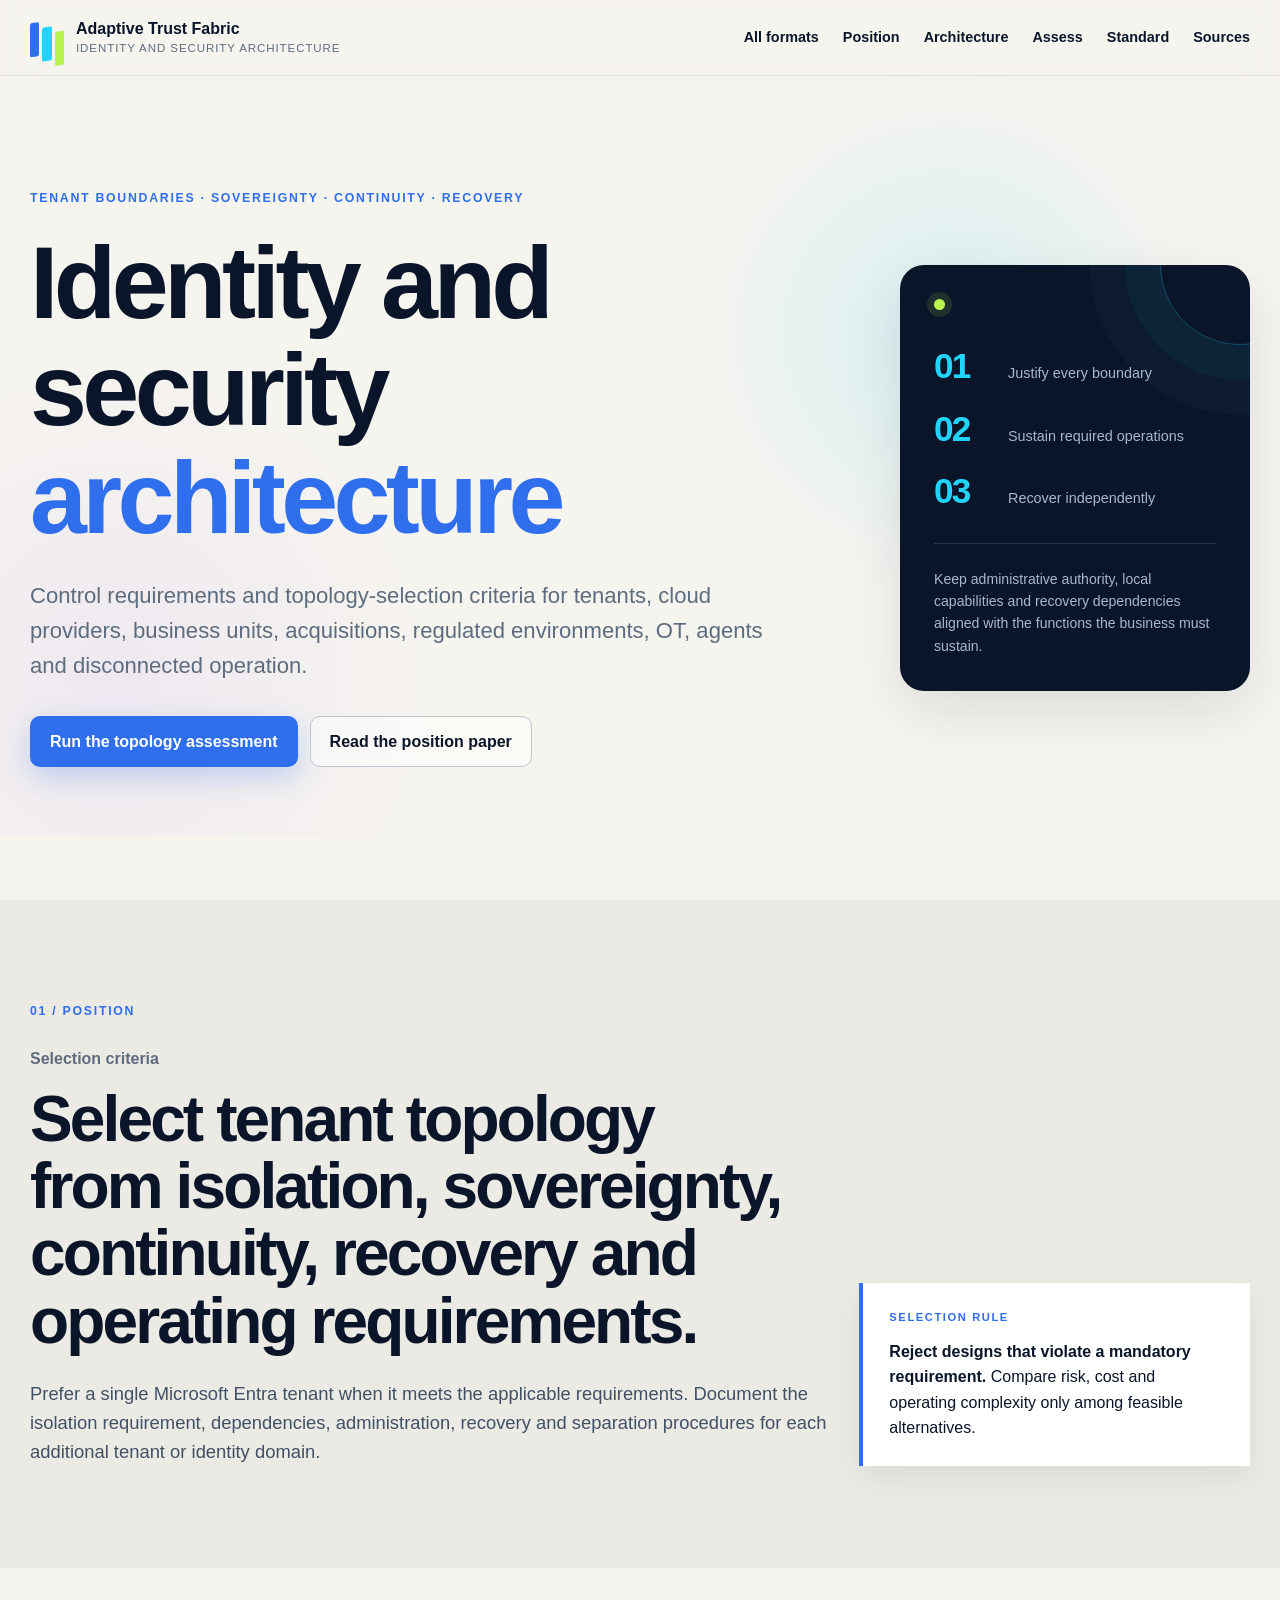
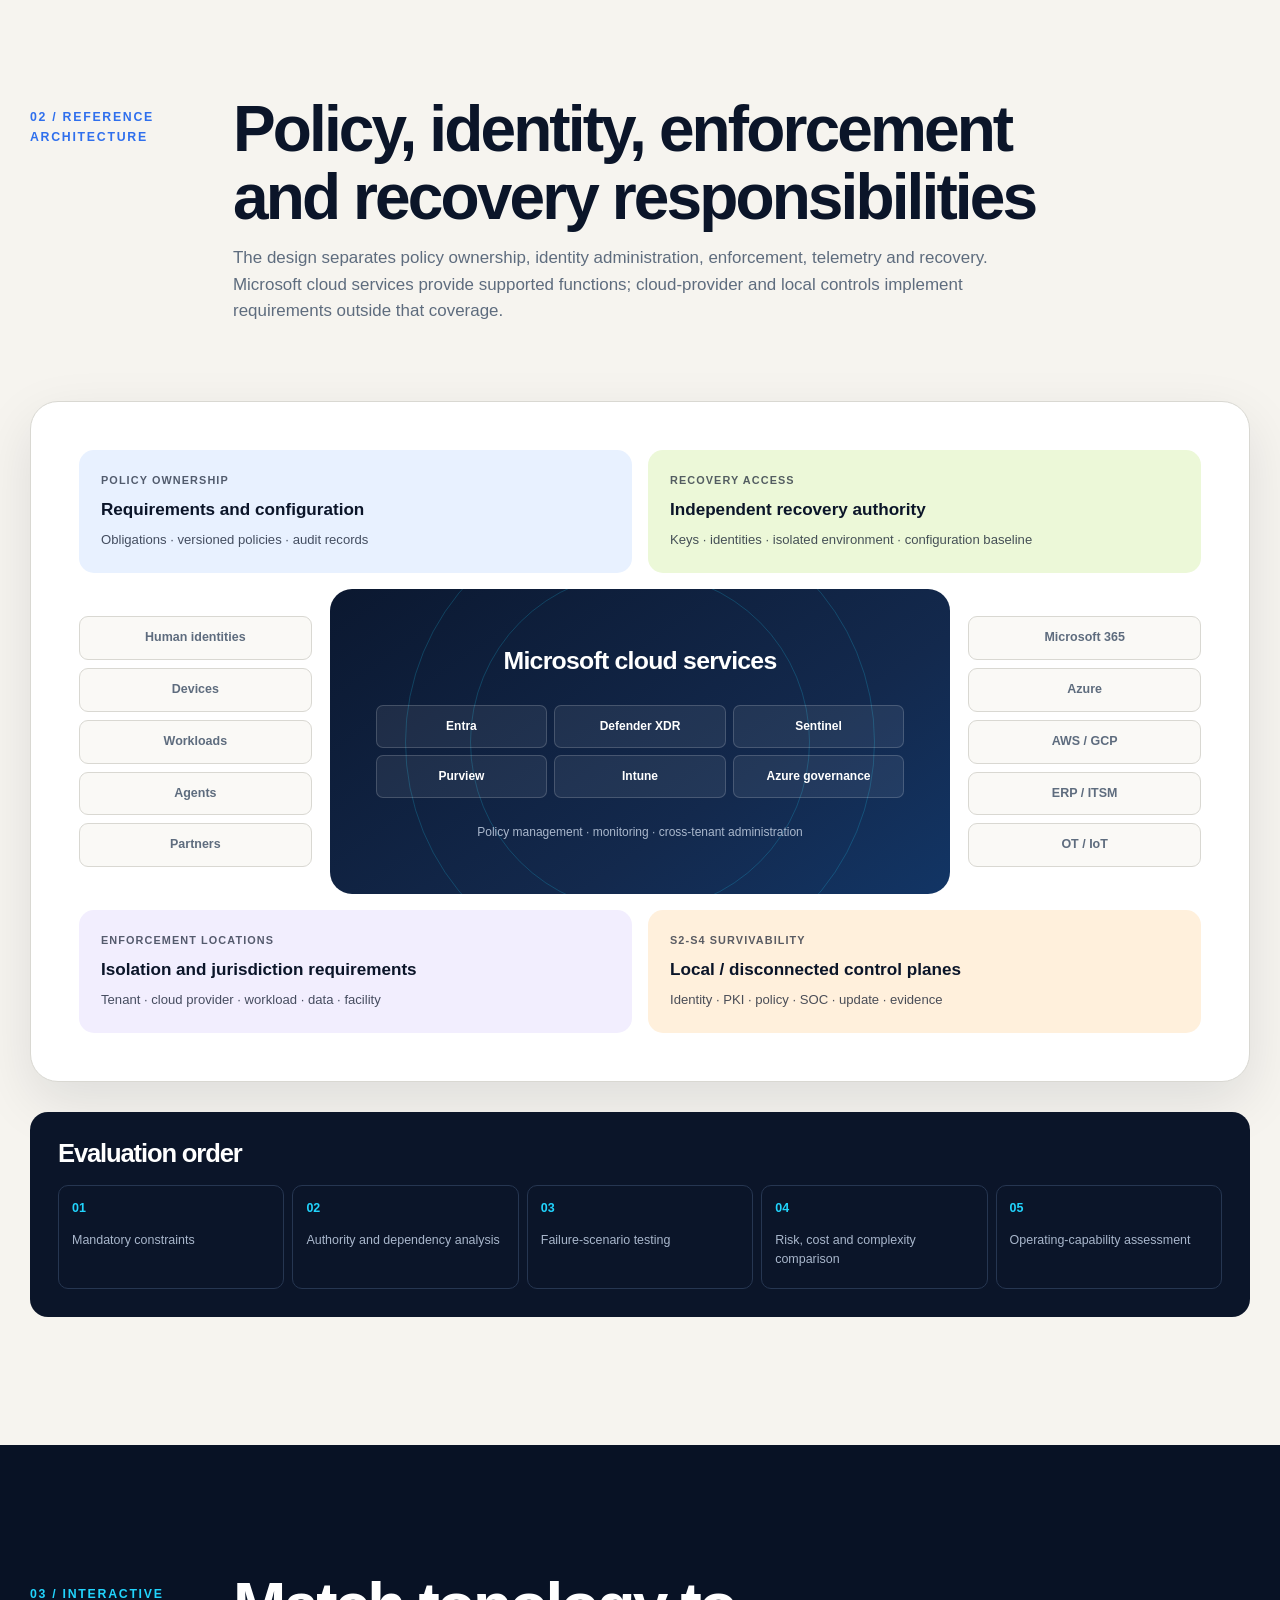
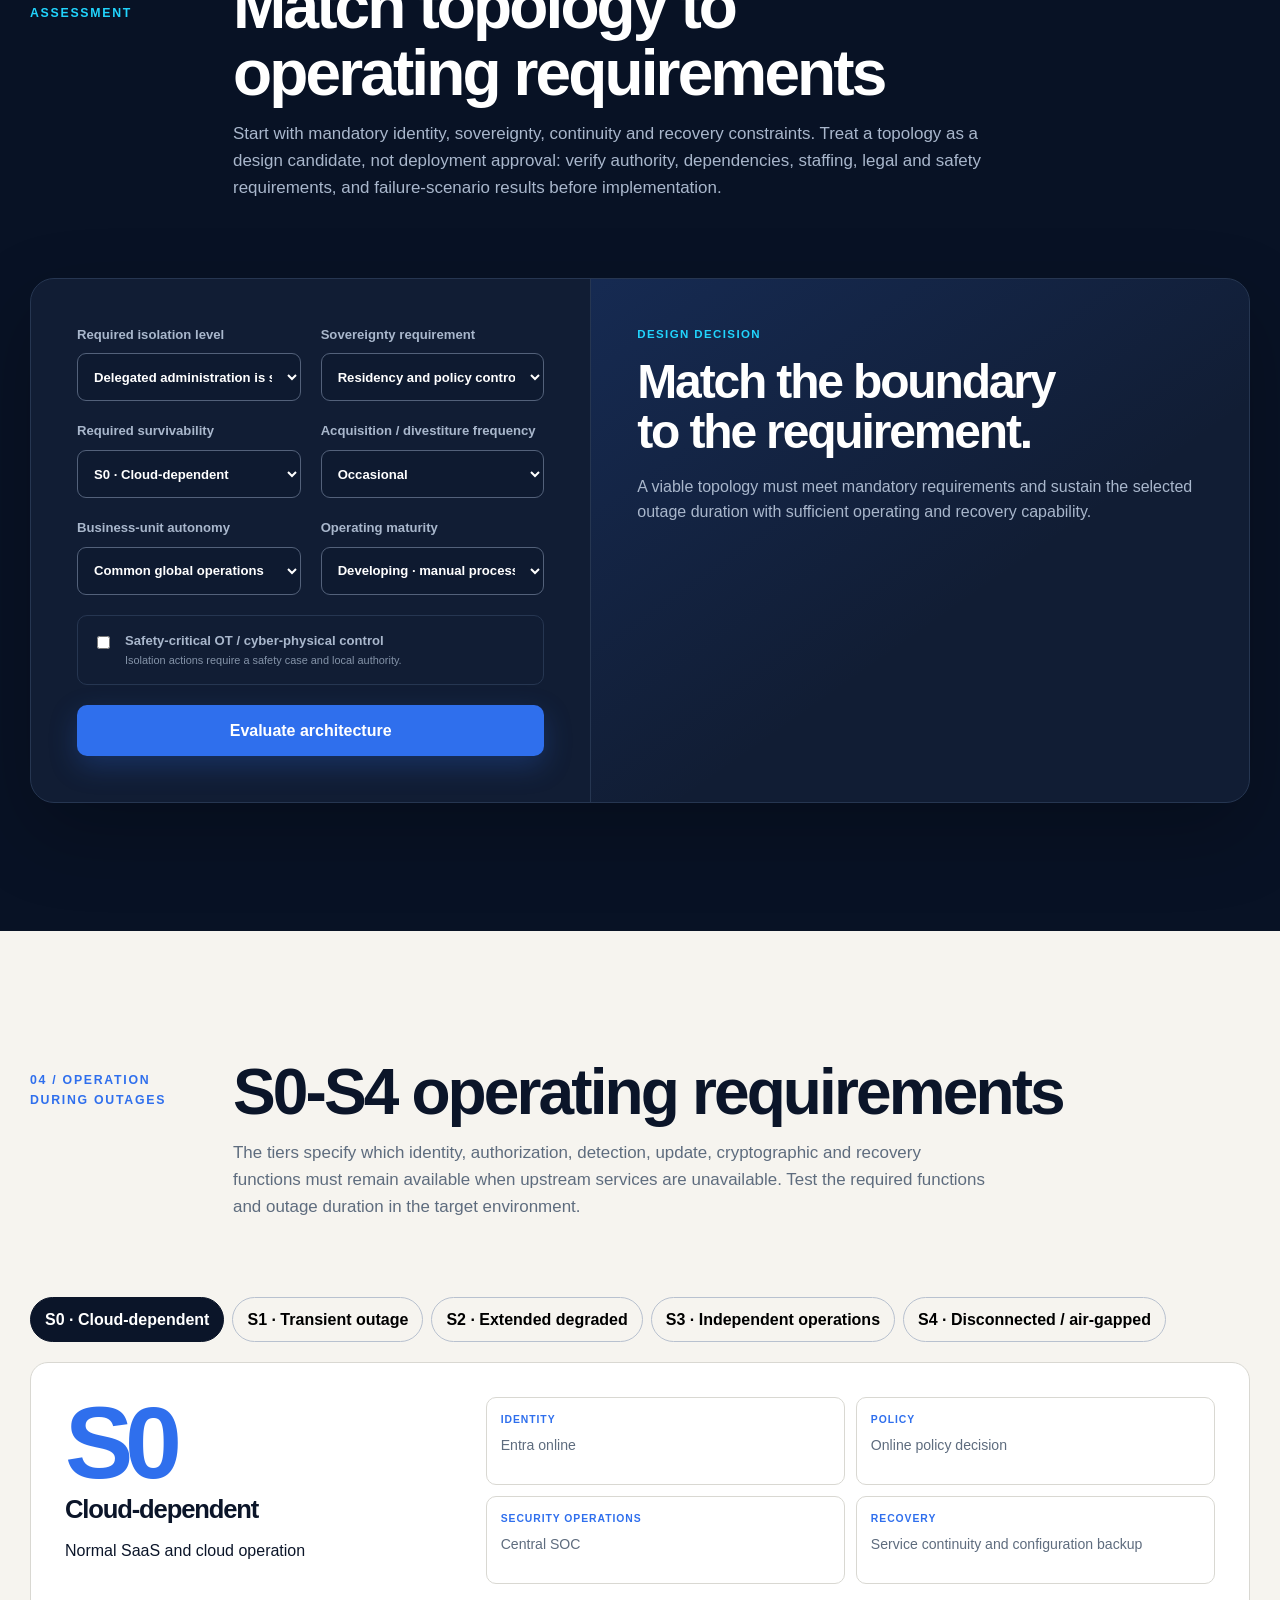
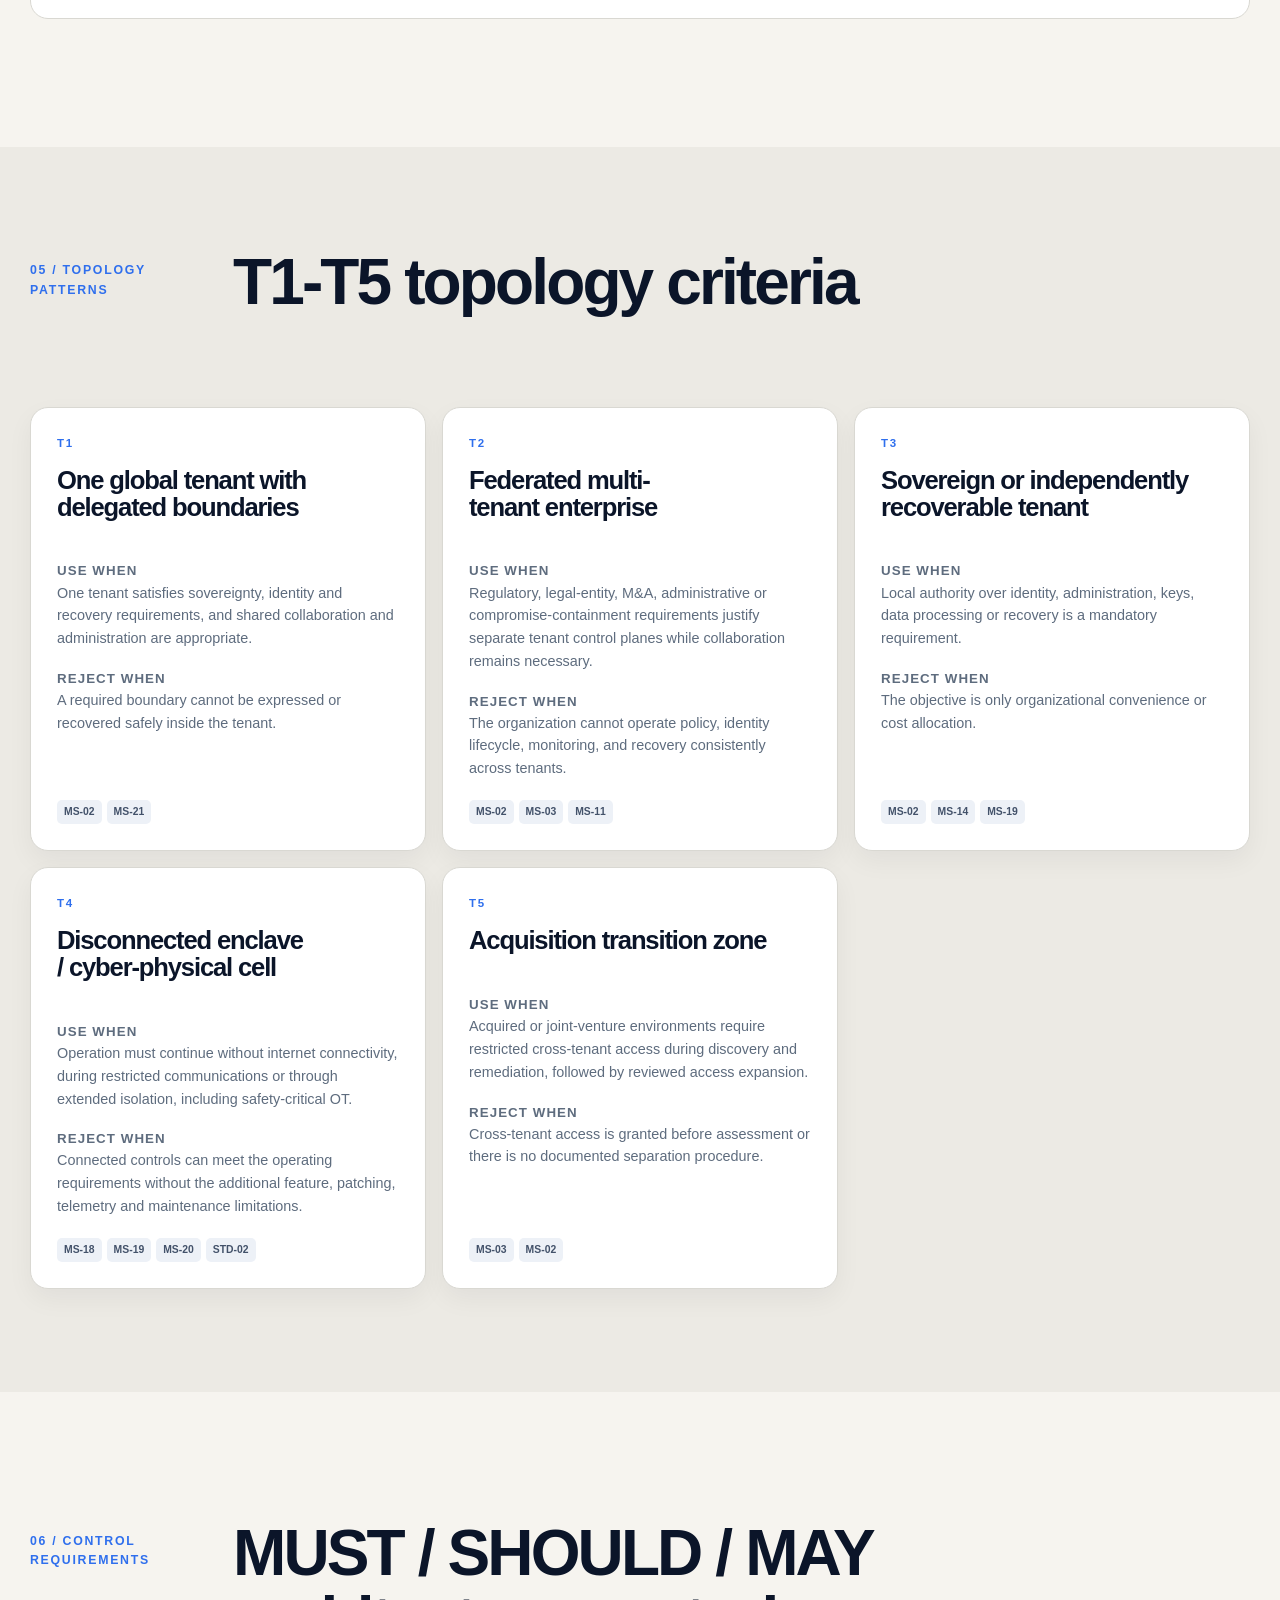
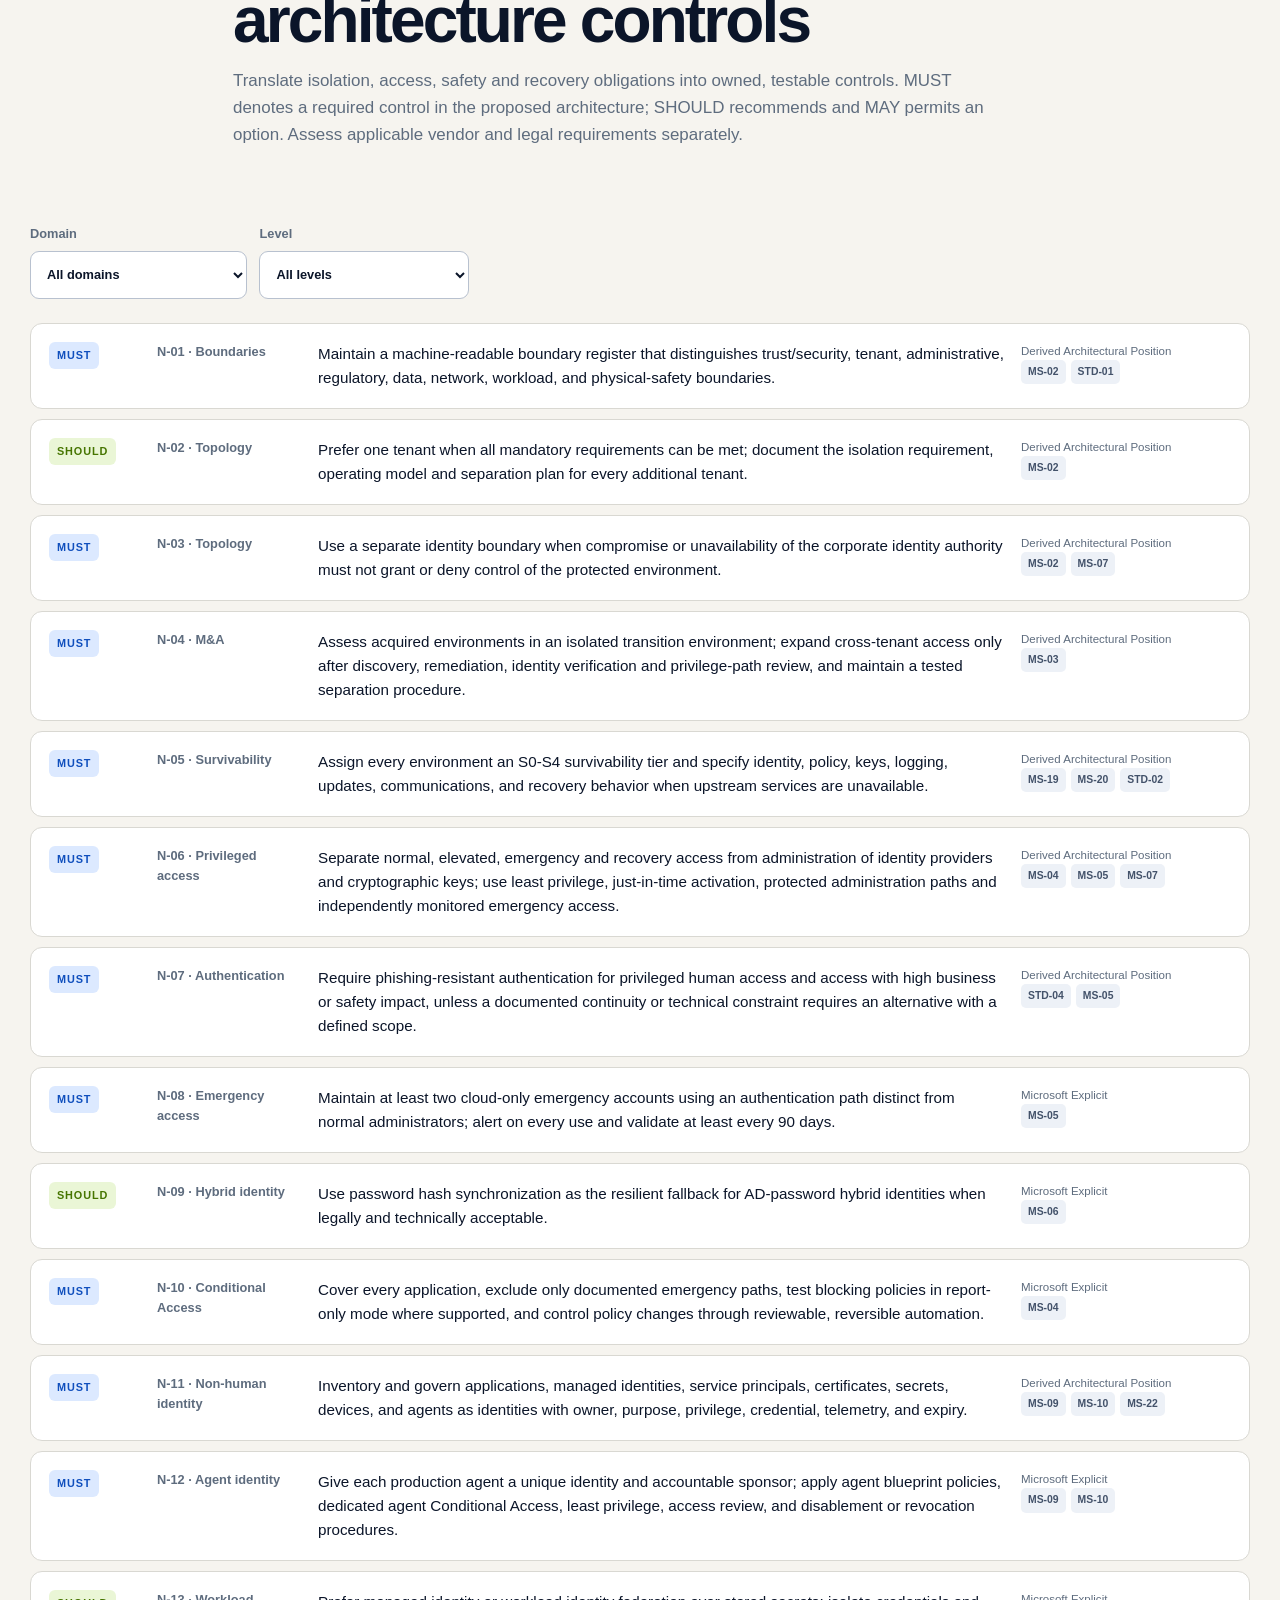
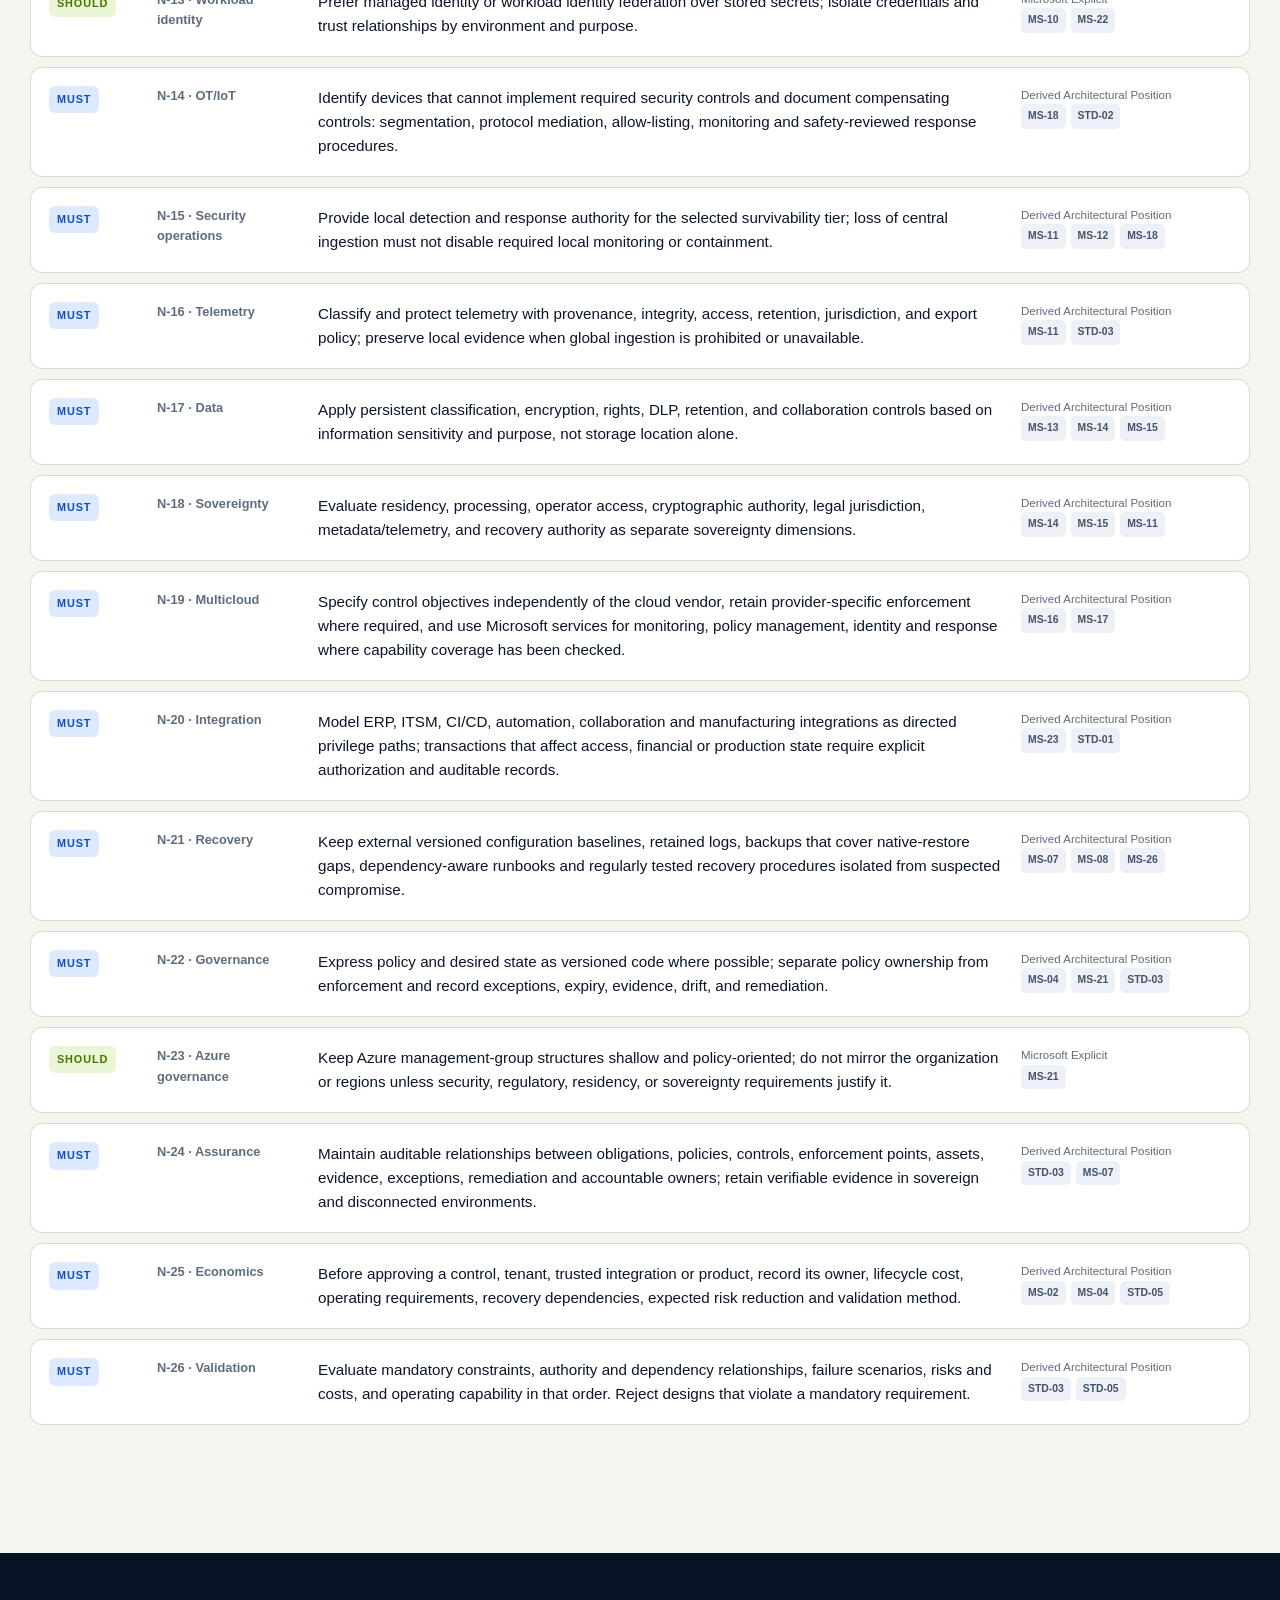
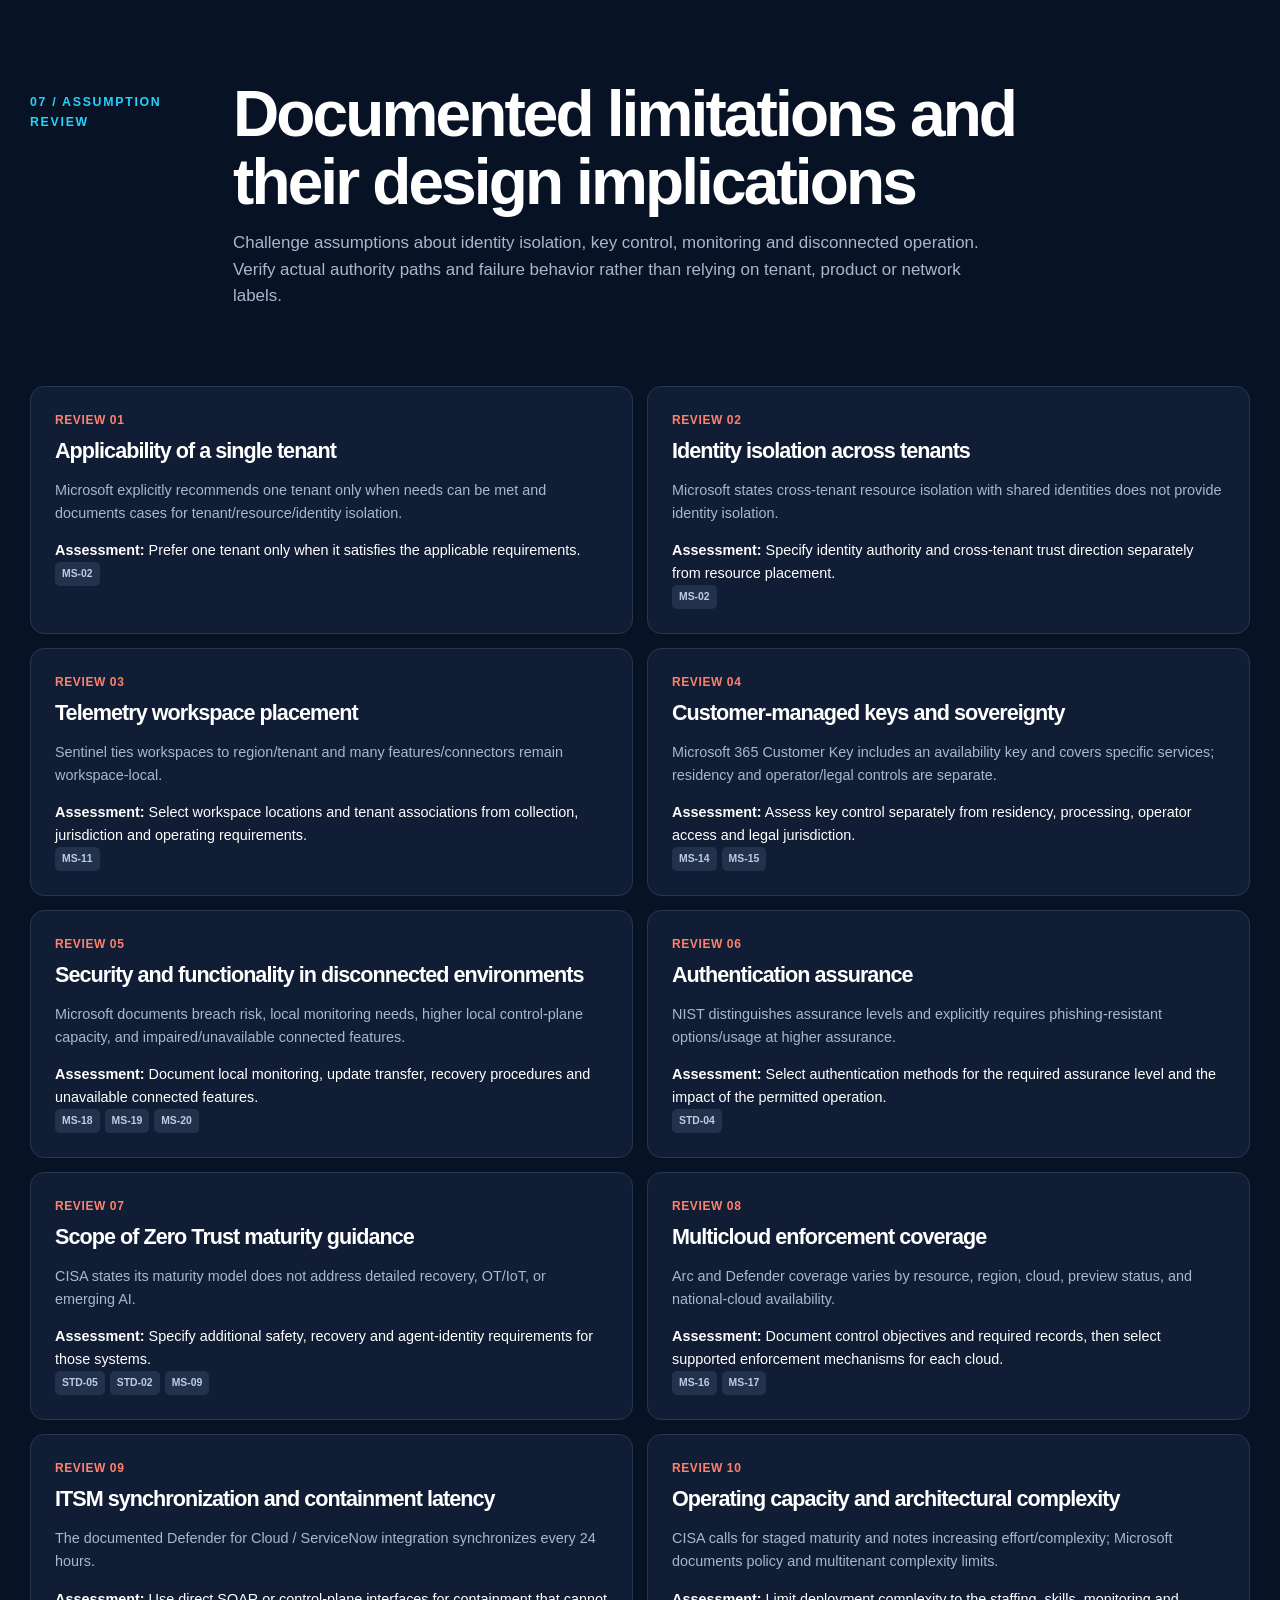
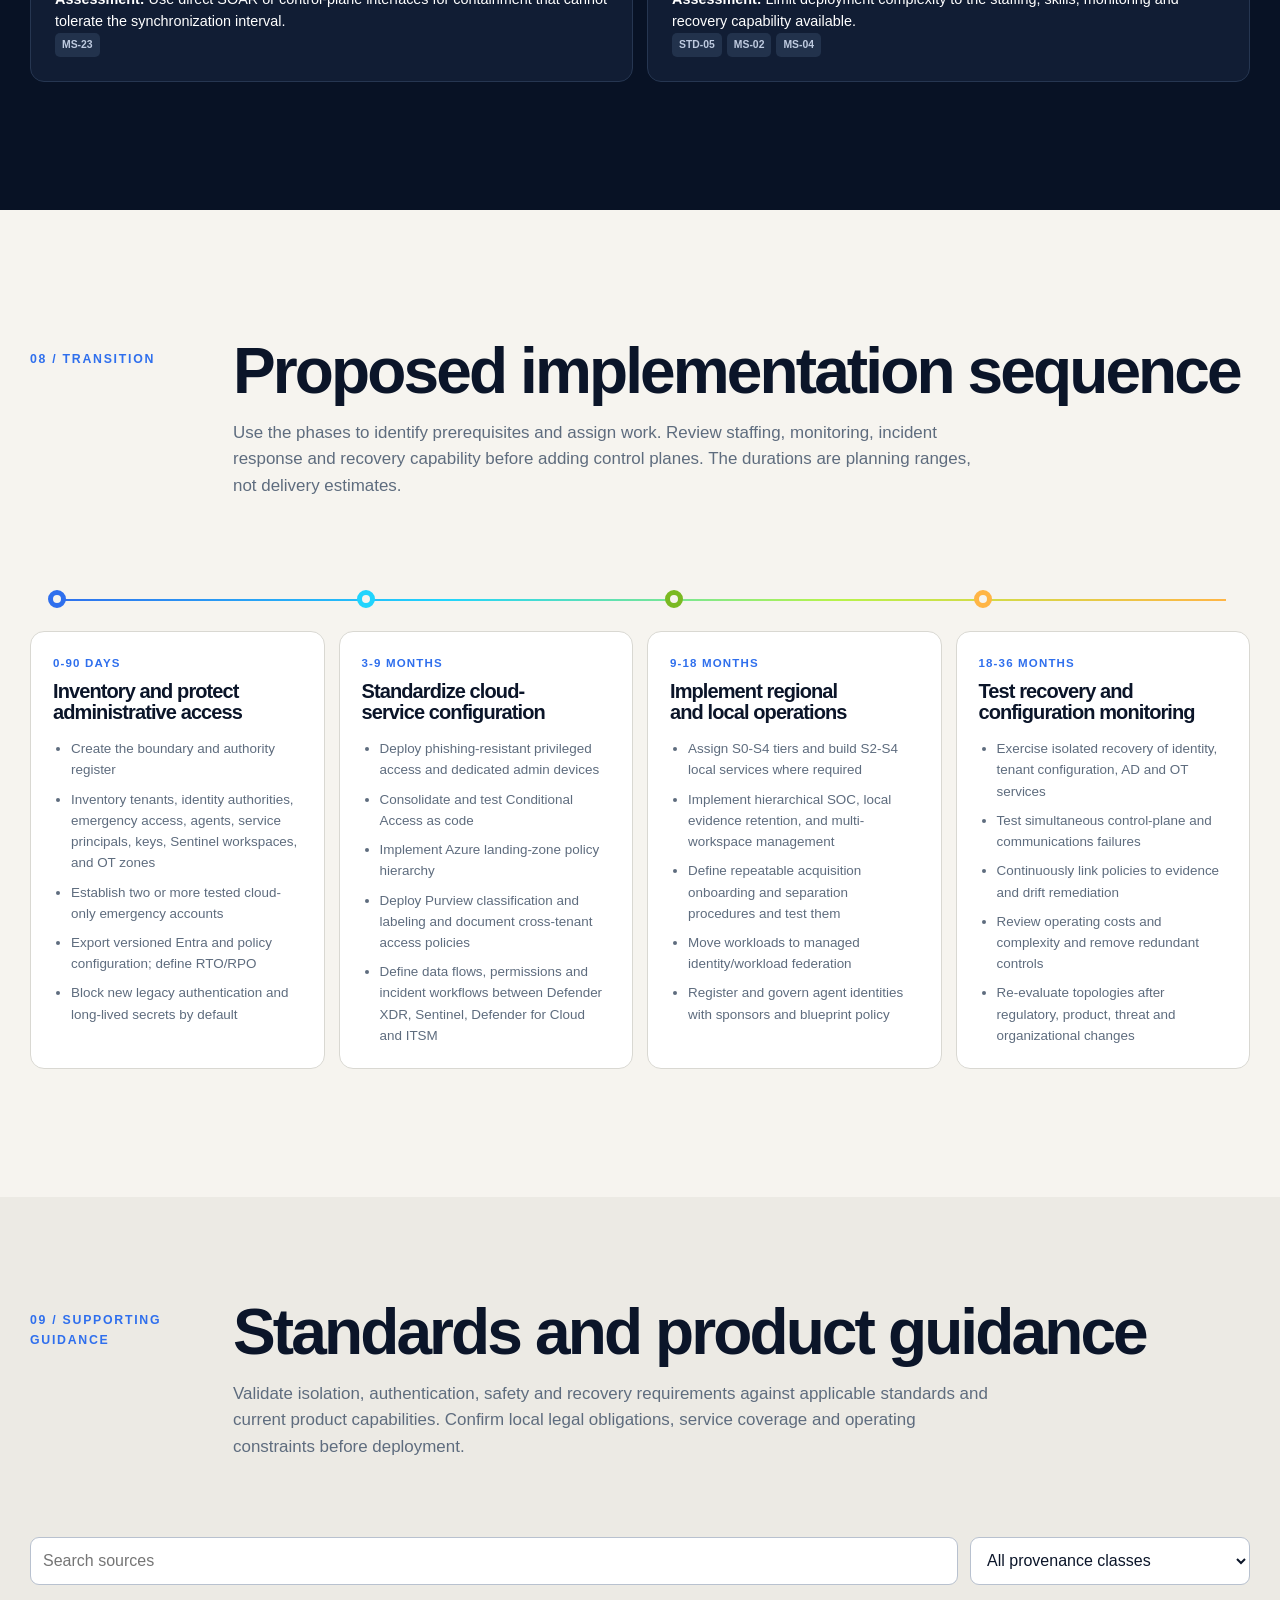
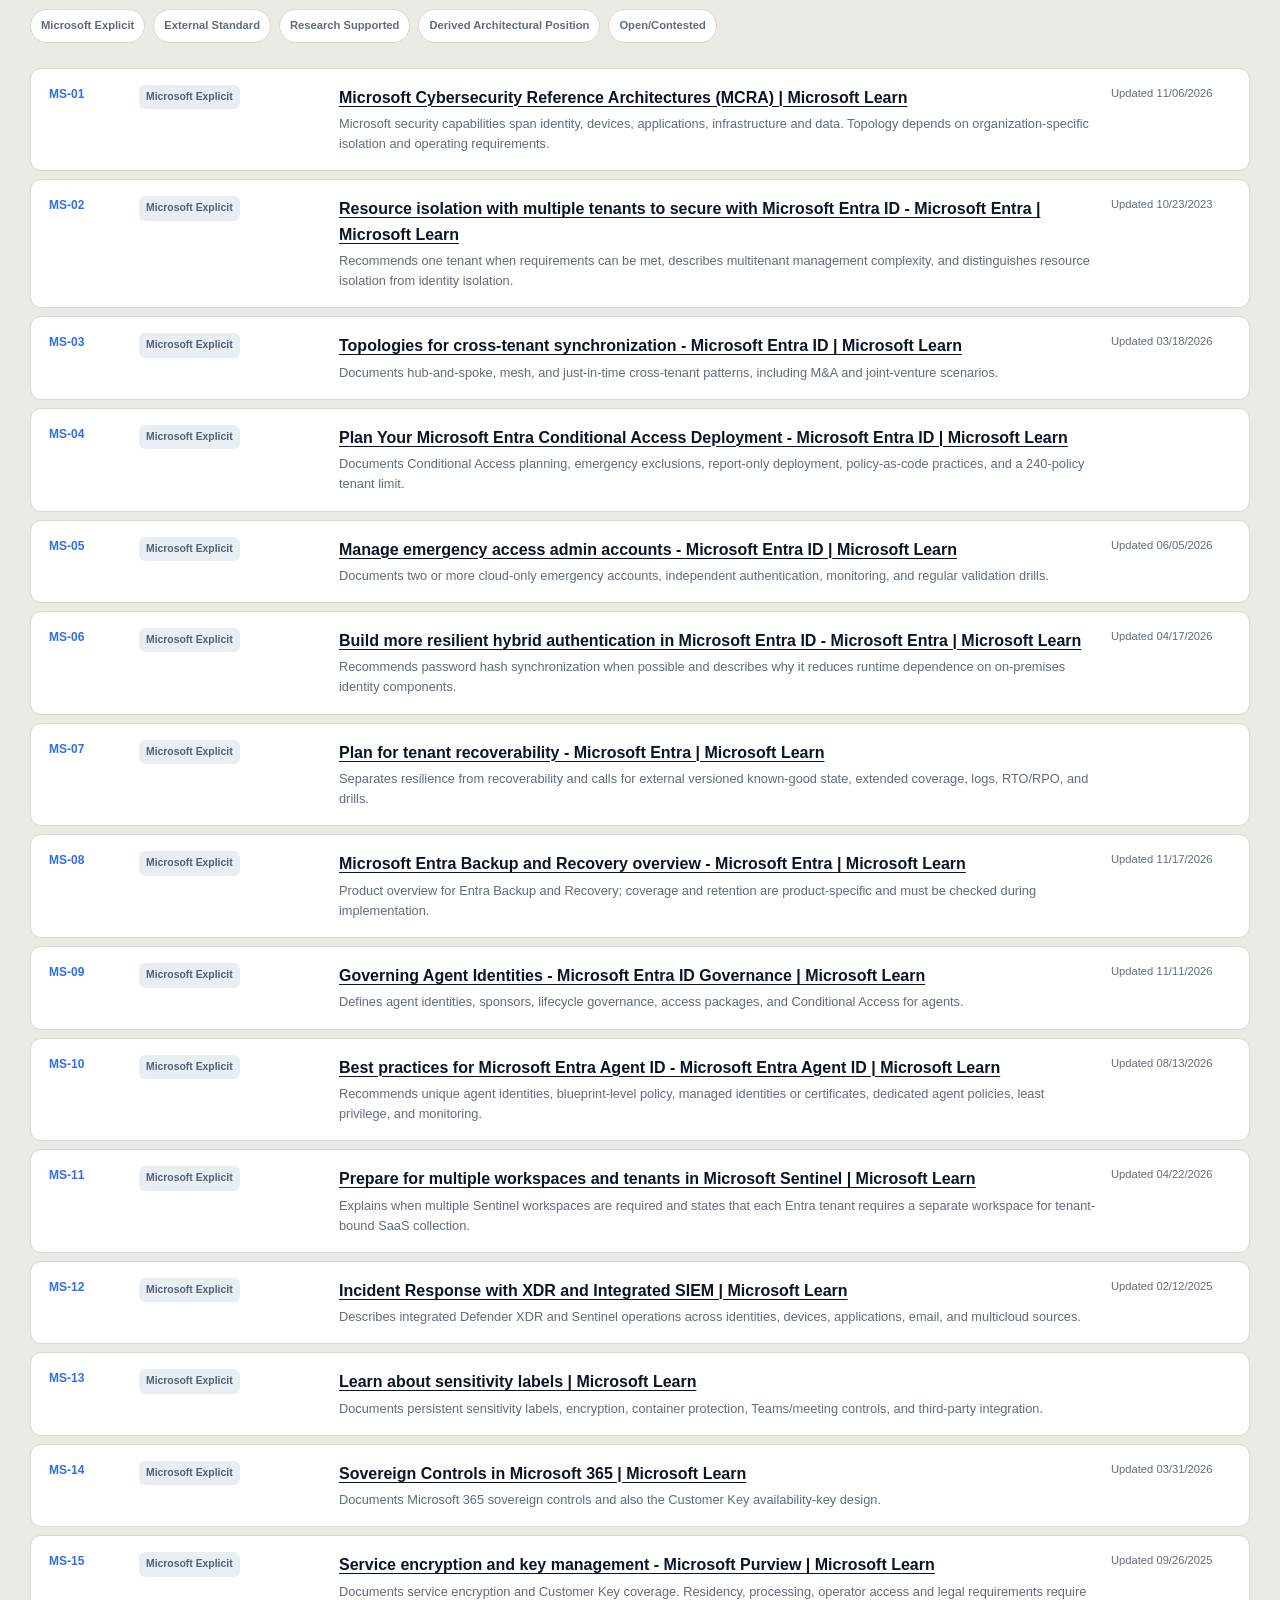
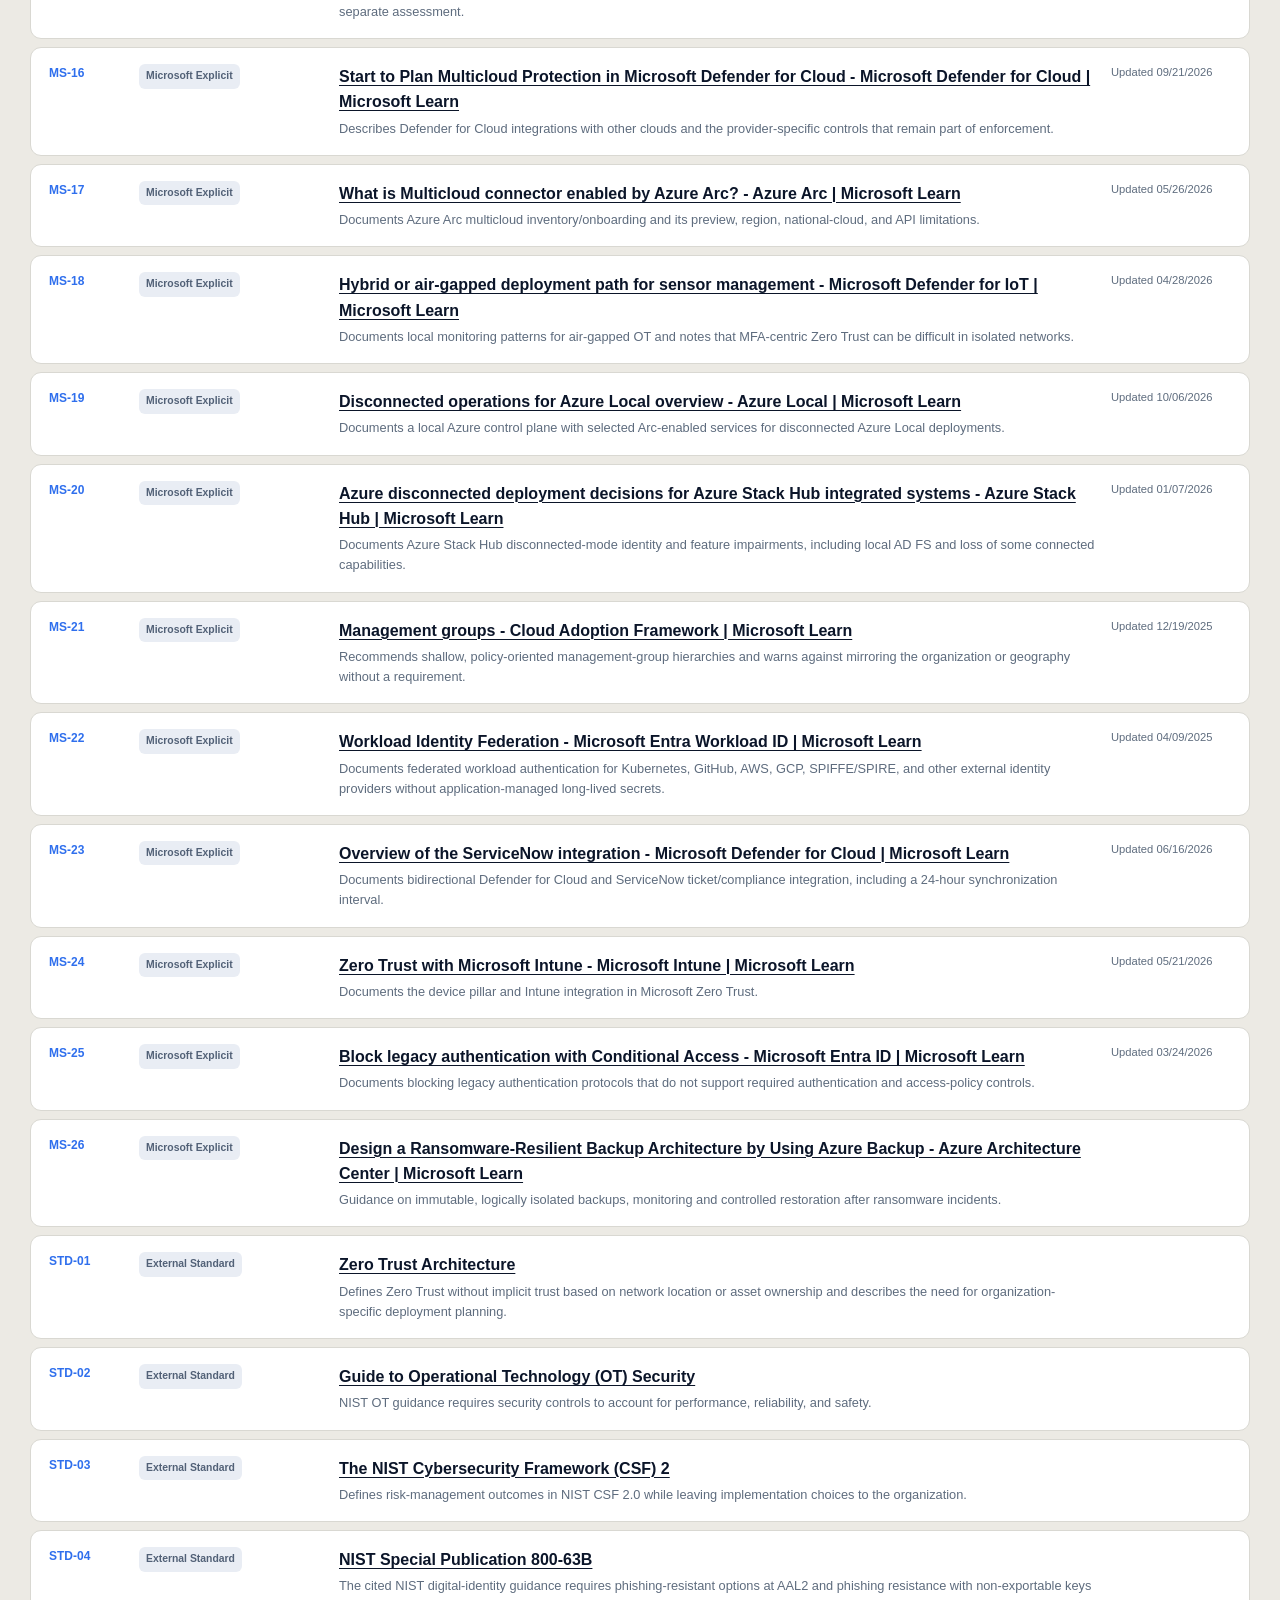
==== commit d400e8f6: "Focus visitor artifacts on trust architecture Co-authored-by: Copilot <223556219+Copilot@users.norep" ====
--- a/adaptive-trust-fabric-microsite/index.html
+++ b/adaptive-trust-fabric-microsite/index.html
@@ -3,7 +3,7 @@
 <head>
   <meta charset="utf-8">
   <meta name="viewport" content="width=device-width, initial-scale=1">
-  <meta name="description" content="Architecture requirements and a rule-based topology assessment for identity, security, sovereignty, acquisitions, OT and disconnected operation.">
+  <meta name="description" content="Identity, security and recovery requirements for tenant boundaries, sovereignty, acquisitions, OT and disconnected operation.">
   <title>Adaptive Trust Fabric | Architecture requirements</title>
   <link rel="stylesheet" href="assets/styles.css">
 </head>
@@ -28,7 +28,7 @@
   <main id="main">
     <section class="hero shell">
       <div class="hero-copy reveal">
-        <p class="eyebrow">Position paper and topology assessor · Research cutoff 17 Nov 2026</p>
+        <p class="eyebrow">Tenant boundaries · sovereignty · continuity · recovery</p>
         <h1>Identity and security<br><span>architecture</span></h1>
         <p class="dek">Control requirements and topology-selection criteria for tenants, cloud providers, business units, acquisitions, regulated environments, OT, agents and disconnected operation.</p>
         <div class="hero-actions">
@@ -36,13 +36,13 @@
           <a class="button secondary" href="../position-paper/Adaptive-Trust-Fabric-Position-Paper.pdf">Read the position paper</a>
         </div>
       </div>
-      <aside class="evidence-card reveal" aria-label="Research contents">
+      <aside class="evidence-card reveal" aria-label="Architecture priorities">
         <span class="signal"></span>
-        <p class="metric"><strong id="source-count">33</strong><span>source references</span></p>
-        <p class="metric"><strong id="control-count">26</strong><span>control requirements</span></p>
-        <p class="metric"><strong id="challenge-count">10</strong><span>assumption reviews</span></p>
+        <p class="metric"><strong>01</strong><span>Justify every boundary</span></p>
+        <p class="metric"><strong>02</strong><span>Sustain required operations</span></p>
+        <p class="metric"><strong>03</strong><span>Recover independently</span></p>
         <div class="mini-rule"></div>
-        <p>Records identify their provenance as <b>Microsoft Explicit</b>, <b>External Standard</b>, <b>Research Supported</b>, <b>Derived</b>, or <b>Open/Contested</b>.</p>
+        <p>Keep administrative authority, local capabilities and recovery dependencies aligned with the functions the business must sustain.</p>
       </aside>
     </section>
 
@@ -105,8 +105,8 @@
       <div class="shell">
         <div class="section-heading light reveal">
           <div class="section-label">03 / Interactive assessment</div>
-          <h2>Rule-based topology assessment</h2>
-          <p>The assessor applies fixed rules to your selections. It does not inspect configuration, calculate risk or cost, or test a deployment. Its output is a <em>Derived Architectural Position</em> that requires legal, safety, product and architecture review.</p>
+          <h2>Match topology to operating requirements</h2>
+          <p>Start with mandatory identity, sovereignty, continuity and recovery constraints. Treat a topology as a design candidate, not deployment approval: verify authority, dependencies, staffing, legal and safety requirements, and failure-scenario results before implementation.</p>
         </div>
         <div class="assessor reveal">
           <form id="assessment-form" class="assessment-form">
@@ -156,9 +156,9 @@
             <button class="button primary" type="submit">Evaluate architecture</button>
           </form>
           <section class="assessment-result" id="assessment-result" aria-live="polite">
-            <p class="result-kicker">Assessment output</p>
-            <h3>Select requirements and evaluate.</h3>
-            <p>The result identifies a primary topology, companion patterns, the selected survivability tier, constraints excluding alternatives and an operating-capability warning.</p>
+            <p class="result-kicker">Design decision</p>
+            <h3>Match the boundary to the requirement.</h3>
+            <p>A viable topology must meet mandatory requirements and sustain the selected outage duration with sufficient operating and recovery capability.</p>
           </section>
         </div>
       </div>
@@ -188,7 +188,7 @@
       <div class="section-heading reveal">
         <div class="section-label">06 / Control requirements</div>
         <h2>MUST / SHOULD / MAY architecture controls</h2>
-        <p>Filter by domain or normative level. MUST / SHOULD / MAY describe this framework's requirements and recommendations, not automatically Microsoft or regulatory requirements. Each record includes source provenance and identifiers.</p>
+        <p>Translate isolation, access, safety and recovery obligations into owned, testable controls. MUST denotes a required control in the proposed architecture; SHOULD recommends and MAY permits an option. Assess applicable vendor and legal requirements separately.</p>
       </div>
       <div class="filters reveal">
         <label>Domain <select id="control-domain"><option value="all">All domains</option></select></label>
@@ -202,7 +202,7 @@
         <div class="section-heading light reveal">
           <div class="section-label">07 / Assumption review</div>
           <h2>Documented limitations and their design implications</h2>
-          <p>These records compare architectural assumptions with the cited documentation. They are not results from deployment tests or attack simulations.</p>
+          <p>Challenge assumptions about identity isolation, key control, monitoring and disconnected operation. Verify actual authority paths and failure behavior rather than relying on tenant, product or network labels.</p>
         </div>
         <div class="challenge-list" id="challenge-list"></div>
       </div>
@@ -220,9 +220,9 @@
     <section class="section band" id="evidence">
       <div class="shell">
         <div class="section-heading reveal">
-          <div class="section-label">09 / Source provenance</div>
-          <h2>Source catalog</h2>
-          <p>The dataset records source URLs, access dates and their use in the analysis. Search by title, source-use description or provenance class.</p>
+          <div class="section-label">09 / Supporting guidance</div>
+          <h2>Standards and product guidance</h2>
+          <p>Validate isolation, authentication, safety and recovery requirements against applicable standards and current product capabilities. Confirm local legal obligations, service coverage and operating constraints before deployment.</p>
         </div>
         <div class="evidence-tools reveal">
           <input id="source-search" type="search" placeholder="Search sources" aria-label="Search sources">
@@ -243,8 +243,8 @@
 
   <footer>
     <div class="shell footer-grid">
-      <div><strong>Adaptive Trust Fabric</strong><p>Version 1.0 · Research cutoff 17 Nov 2026</p></div>
-      <p>This is architectural guidance based on cited sources, not an official Microsoft product commitment. Validate legal, regulatory, safety, licensing, preview and regional requirements before implementation.</p>
+      <div><strong>Adaptive Trust Fabric</strong><p>Isolation · continuity · independent recovery</p></div>
+      <p>Validate legal, regulatory, safety, licensing, preview and regional requirements before implementation. Demonstrate required outage behavior and recovery objectives through environment-specific tests.</p>
     </div>
   </footer>
 
@@ -289,7 +289,7 @@
       "retrieval_status": "Opened and inspected",
       "accessed": "2026-11-17",
       "last_updated": "11/06/2026",
-      "evidence_use": "Reference architectures used to identify Microsoft products and capabilities. The collection does not determine the tenant topology for a specific organization."
+      "evidence_use": "Microsoft security capabilities span identity, devices, applications, infrastructure and data. Topology depends on organization-specific isolation and operating requirements."
     },
     {
       "id": "MS-02",
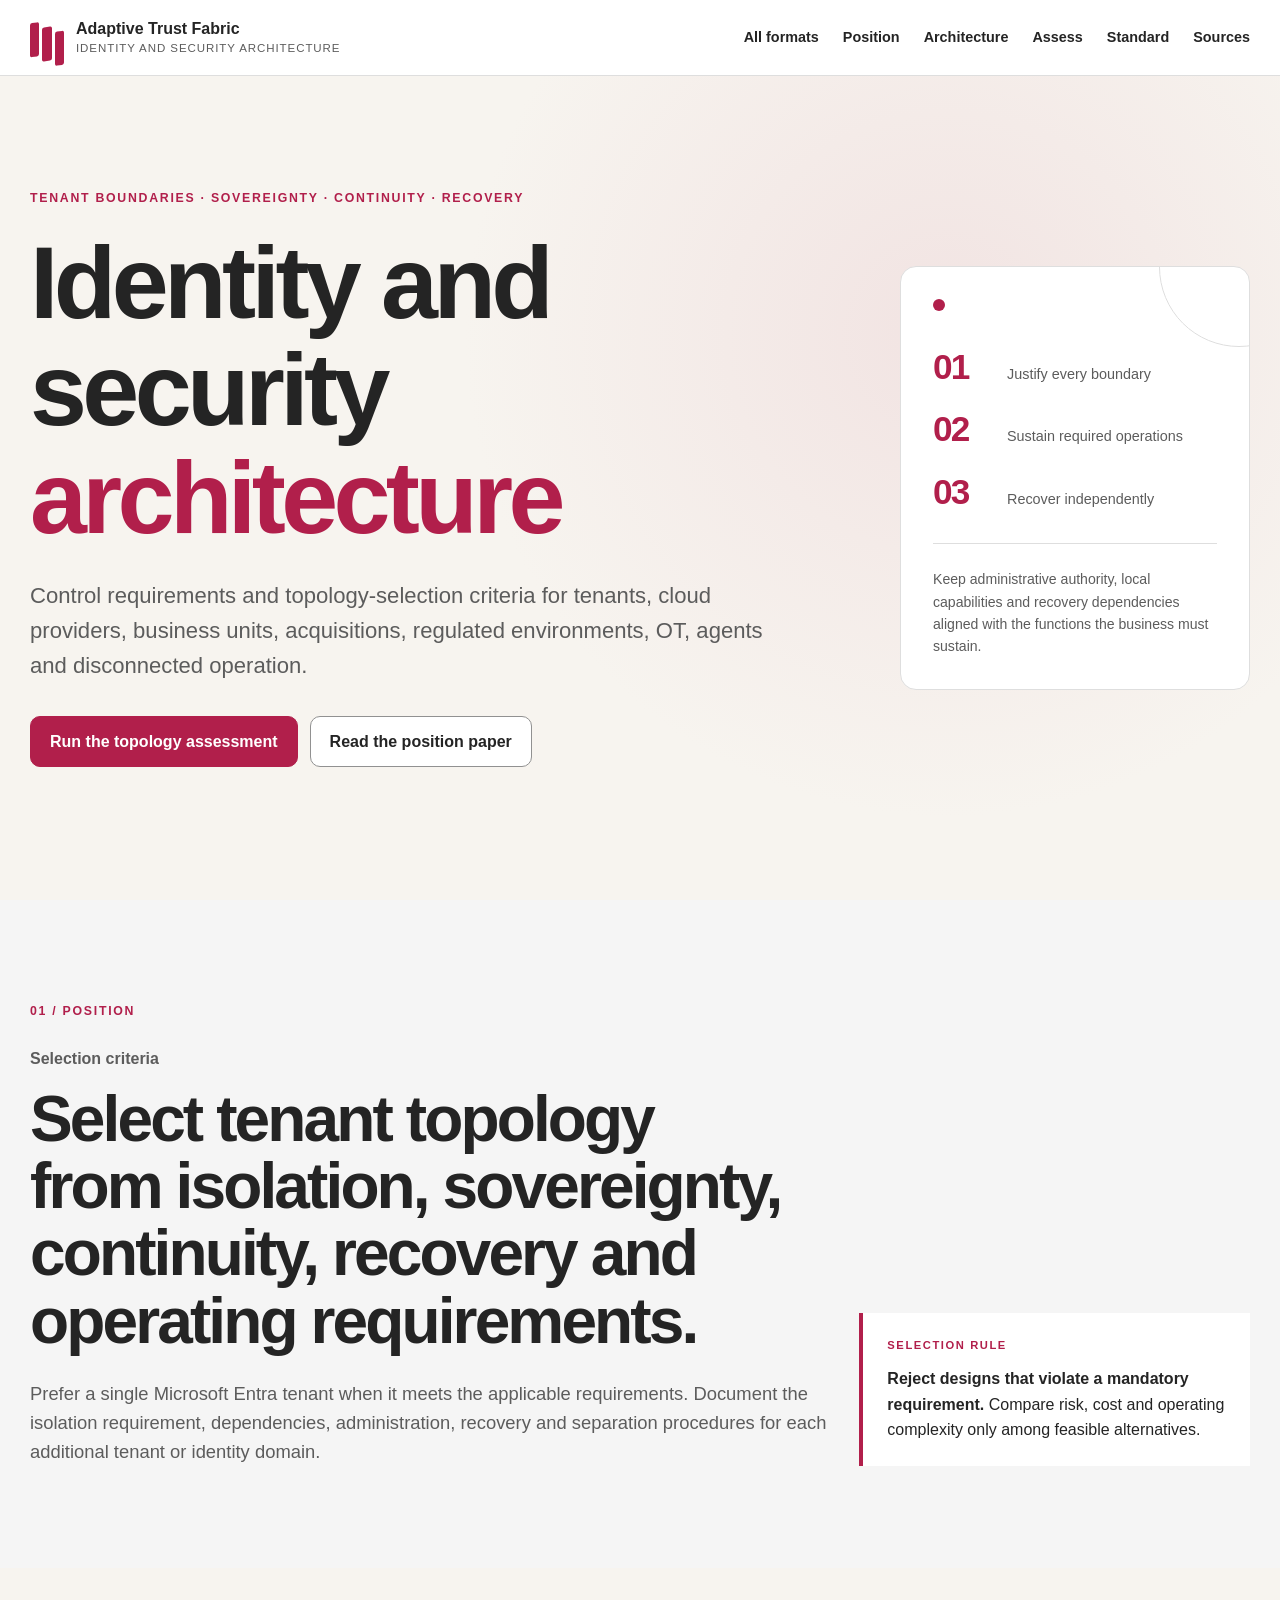
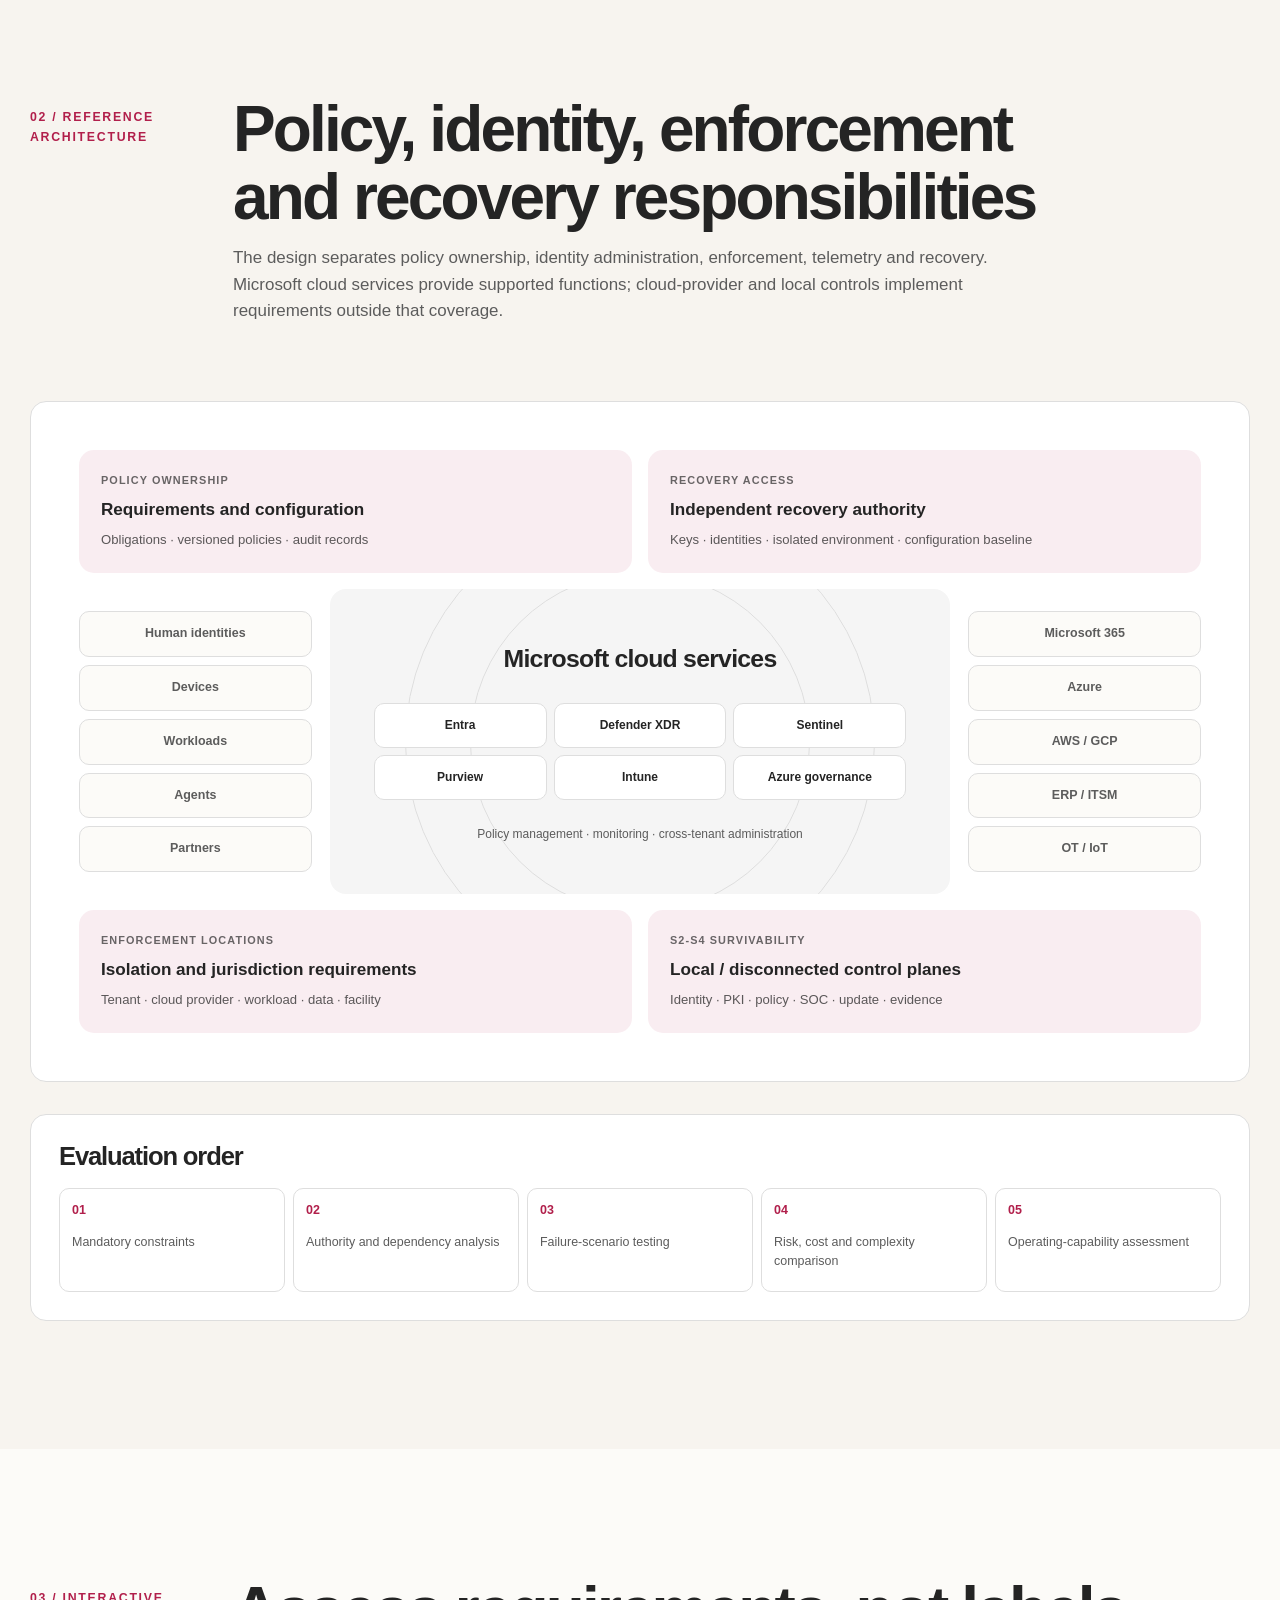
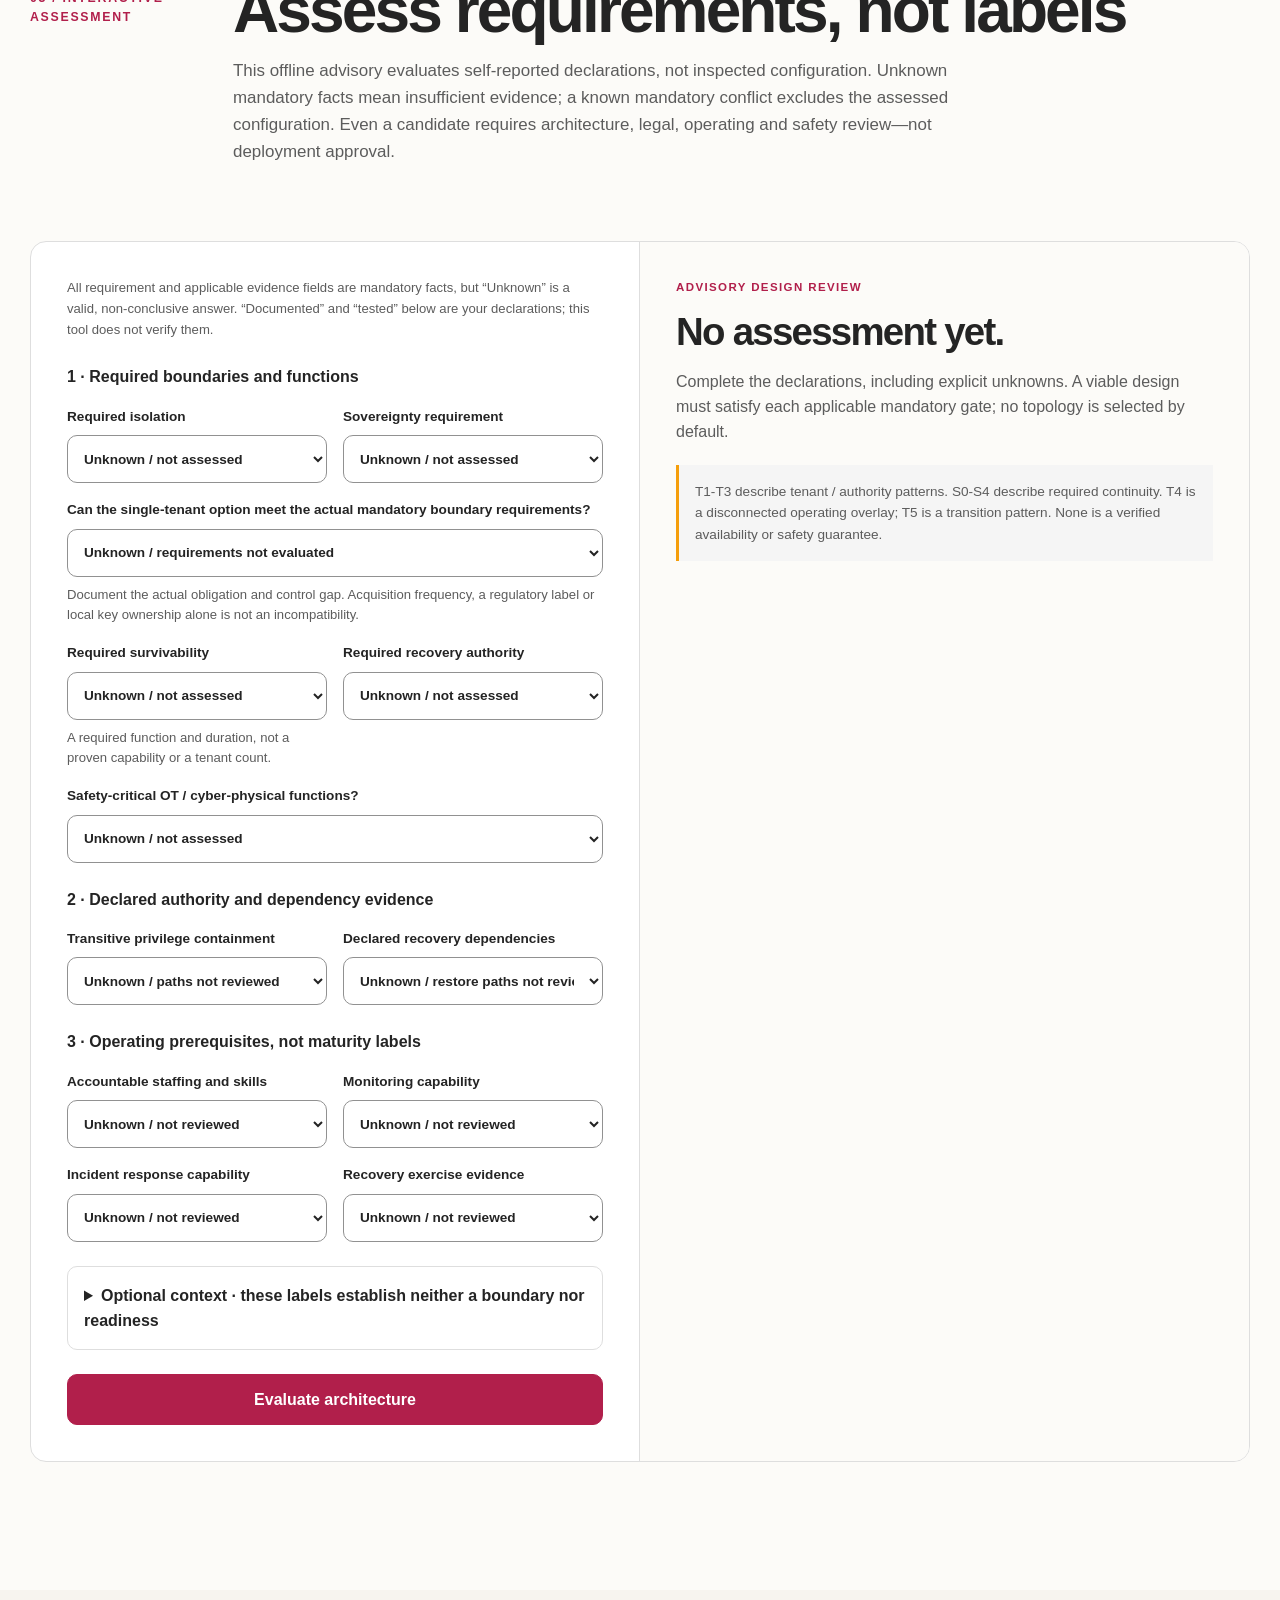
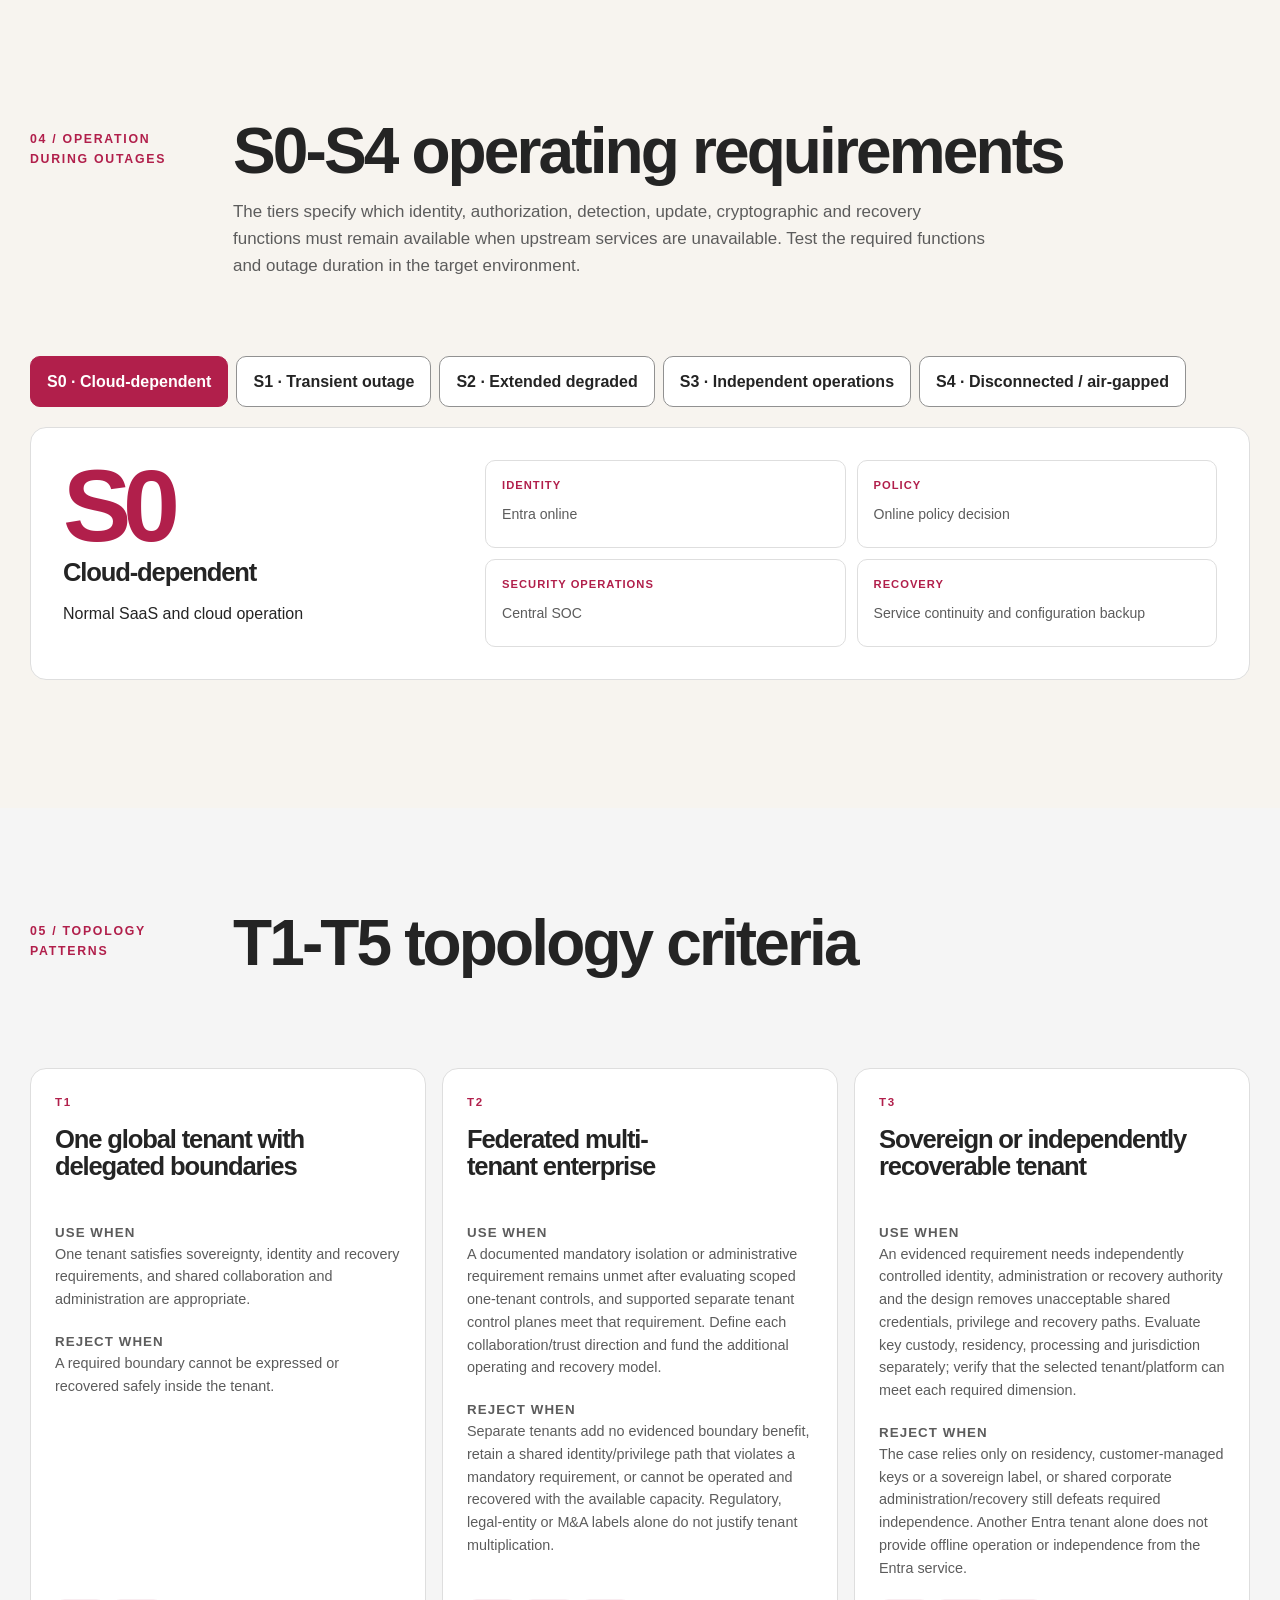
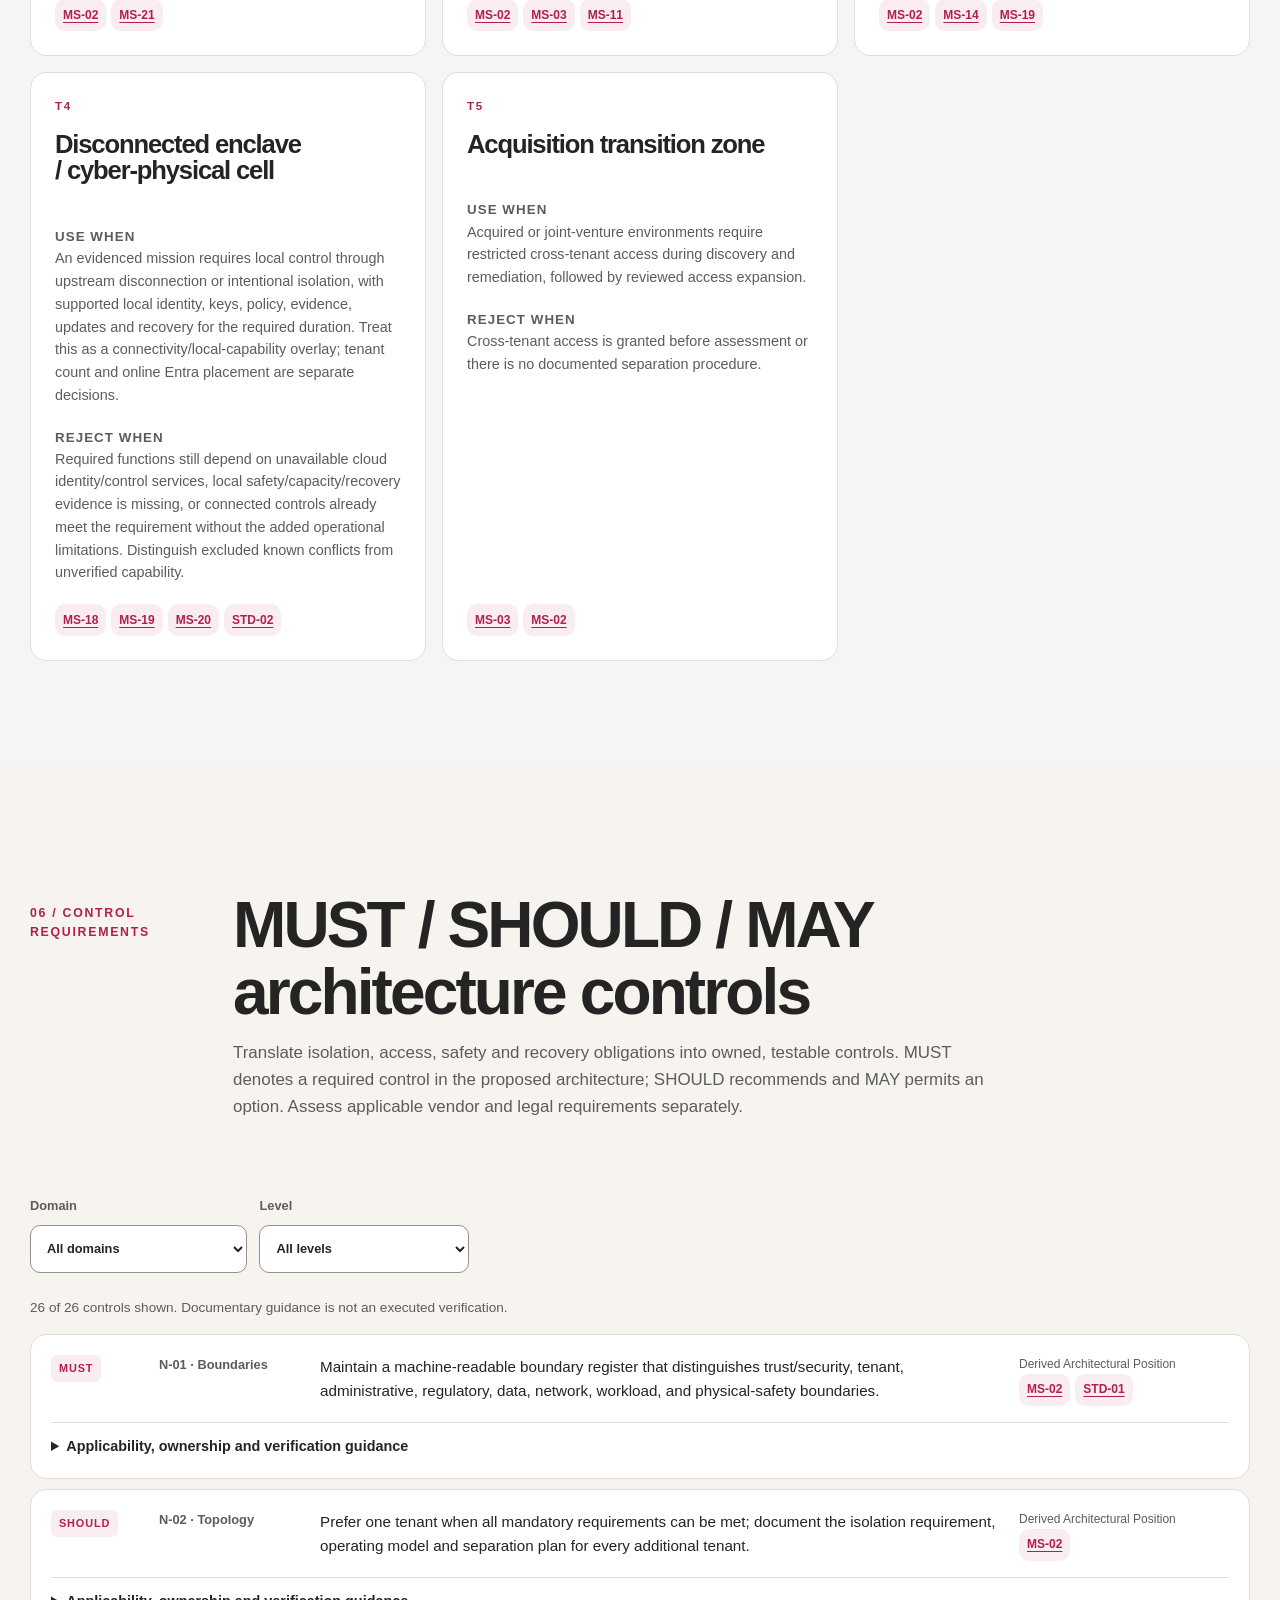
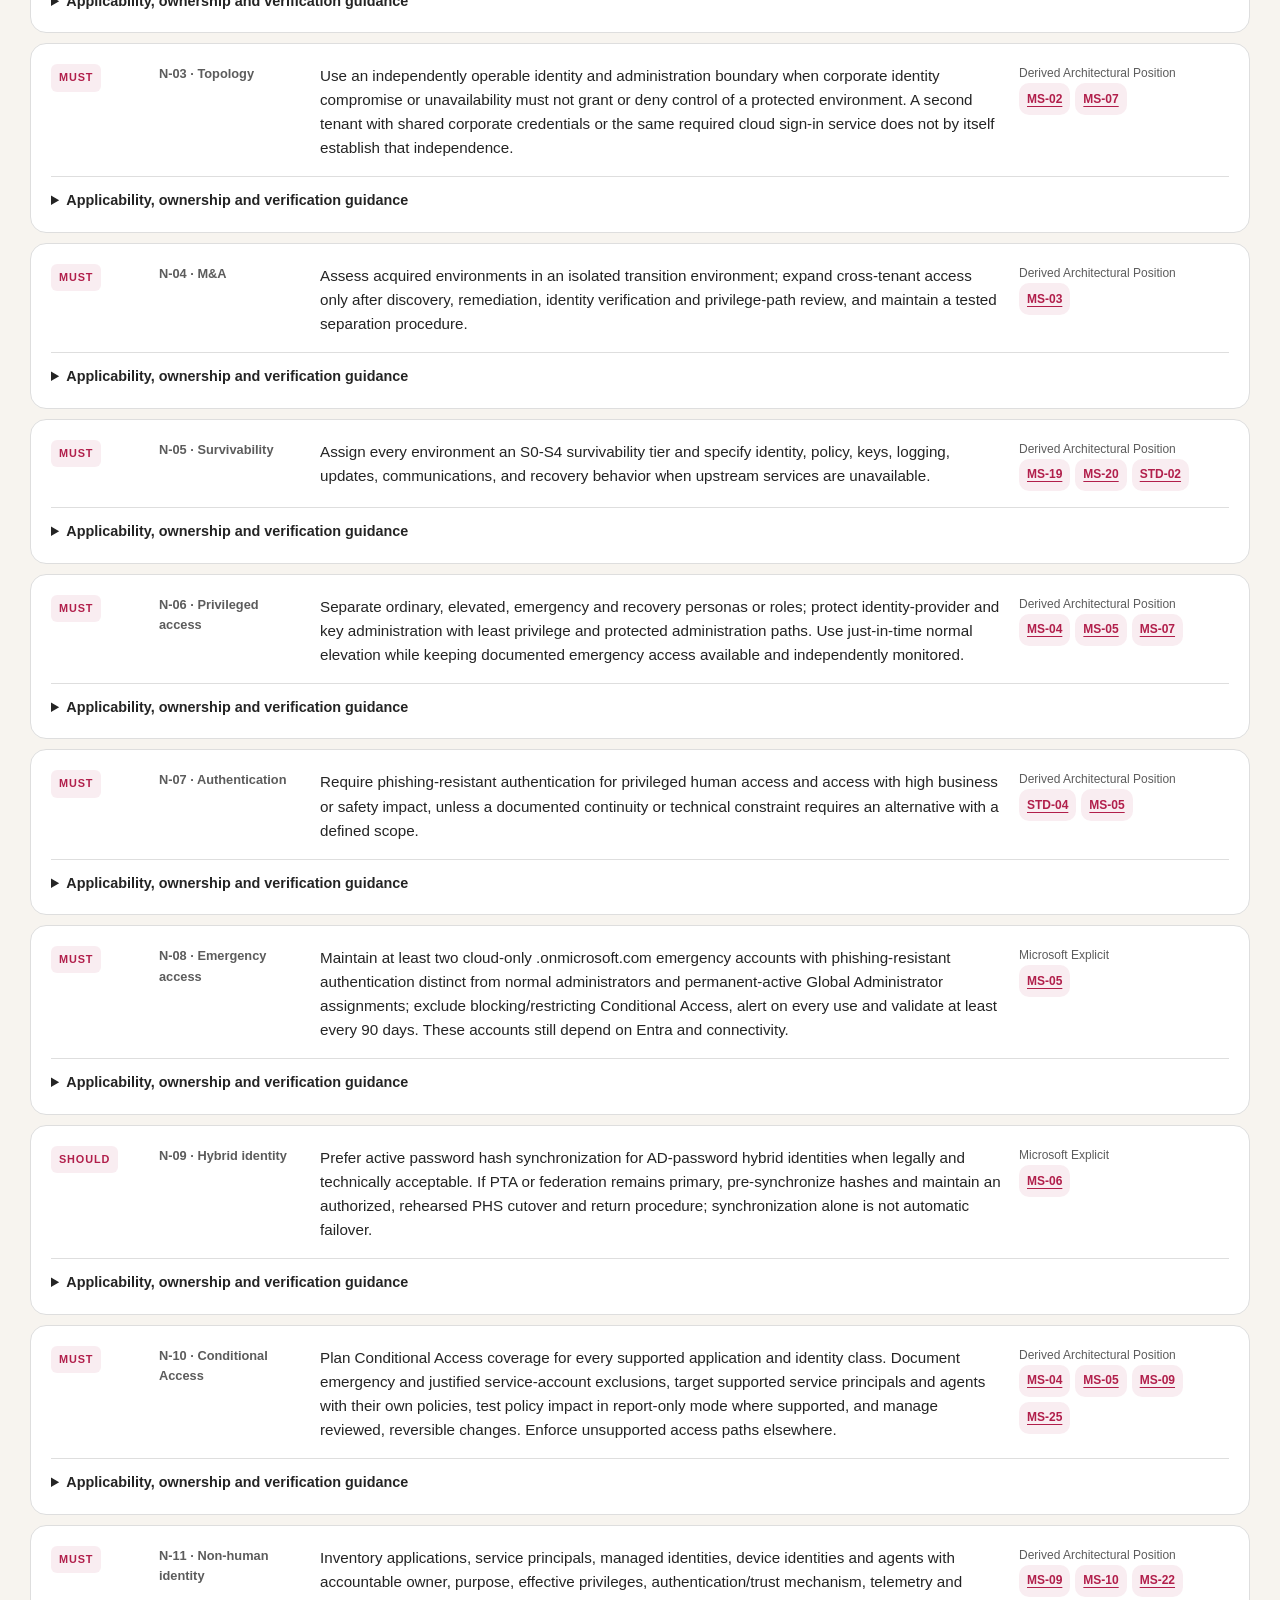
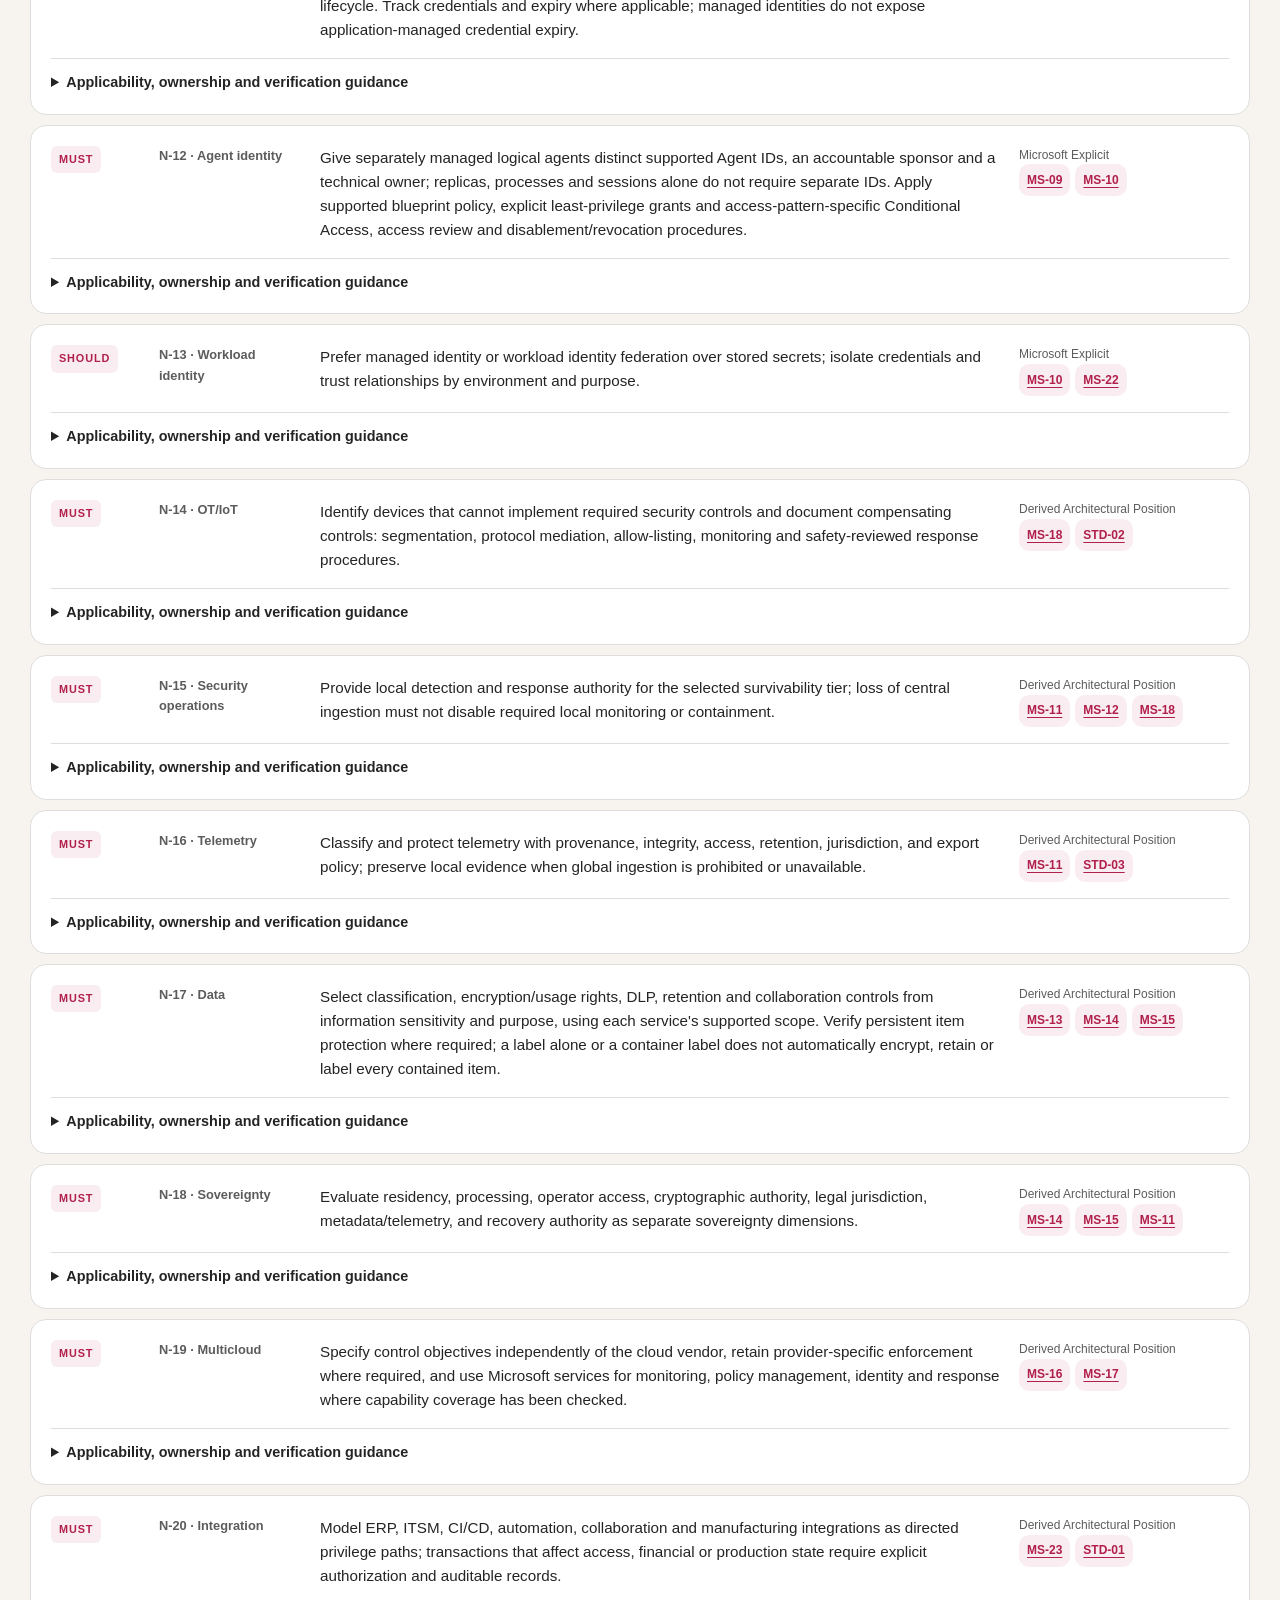
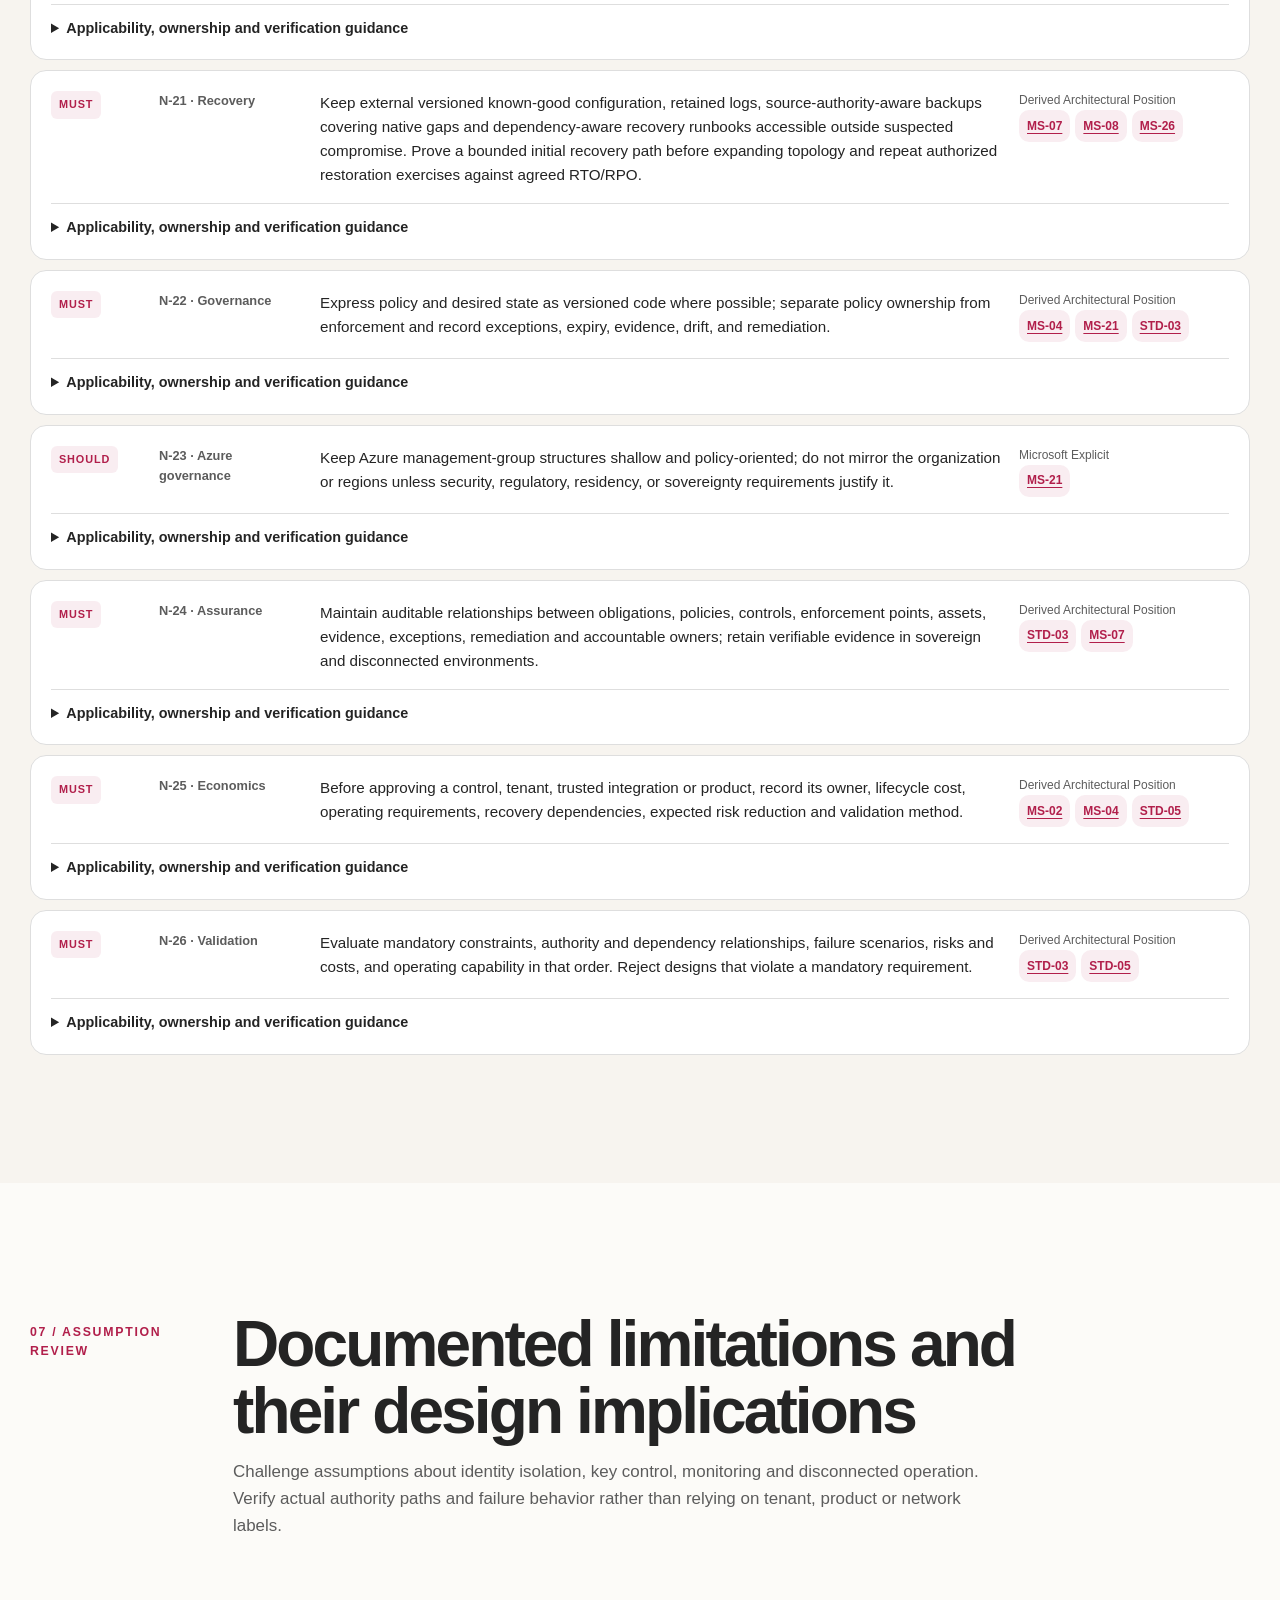
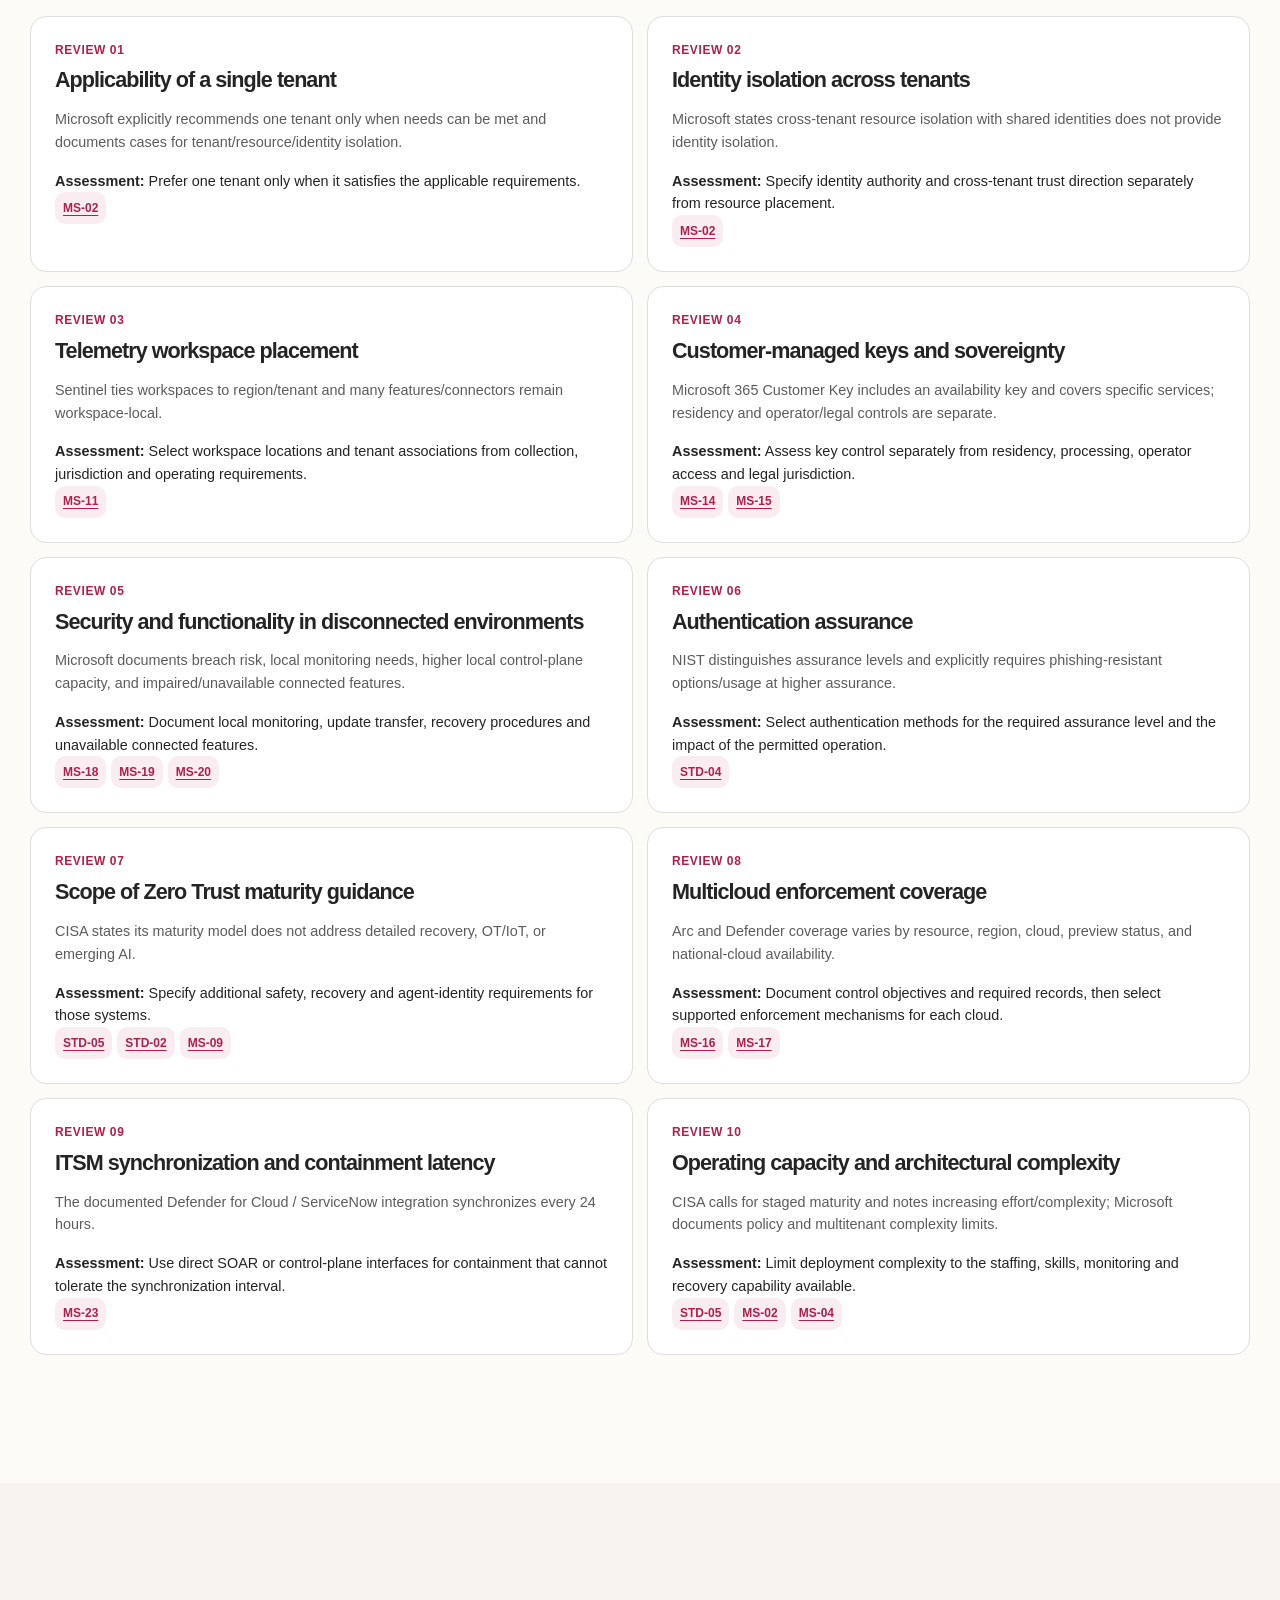
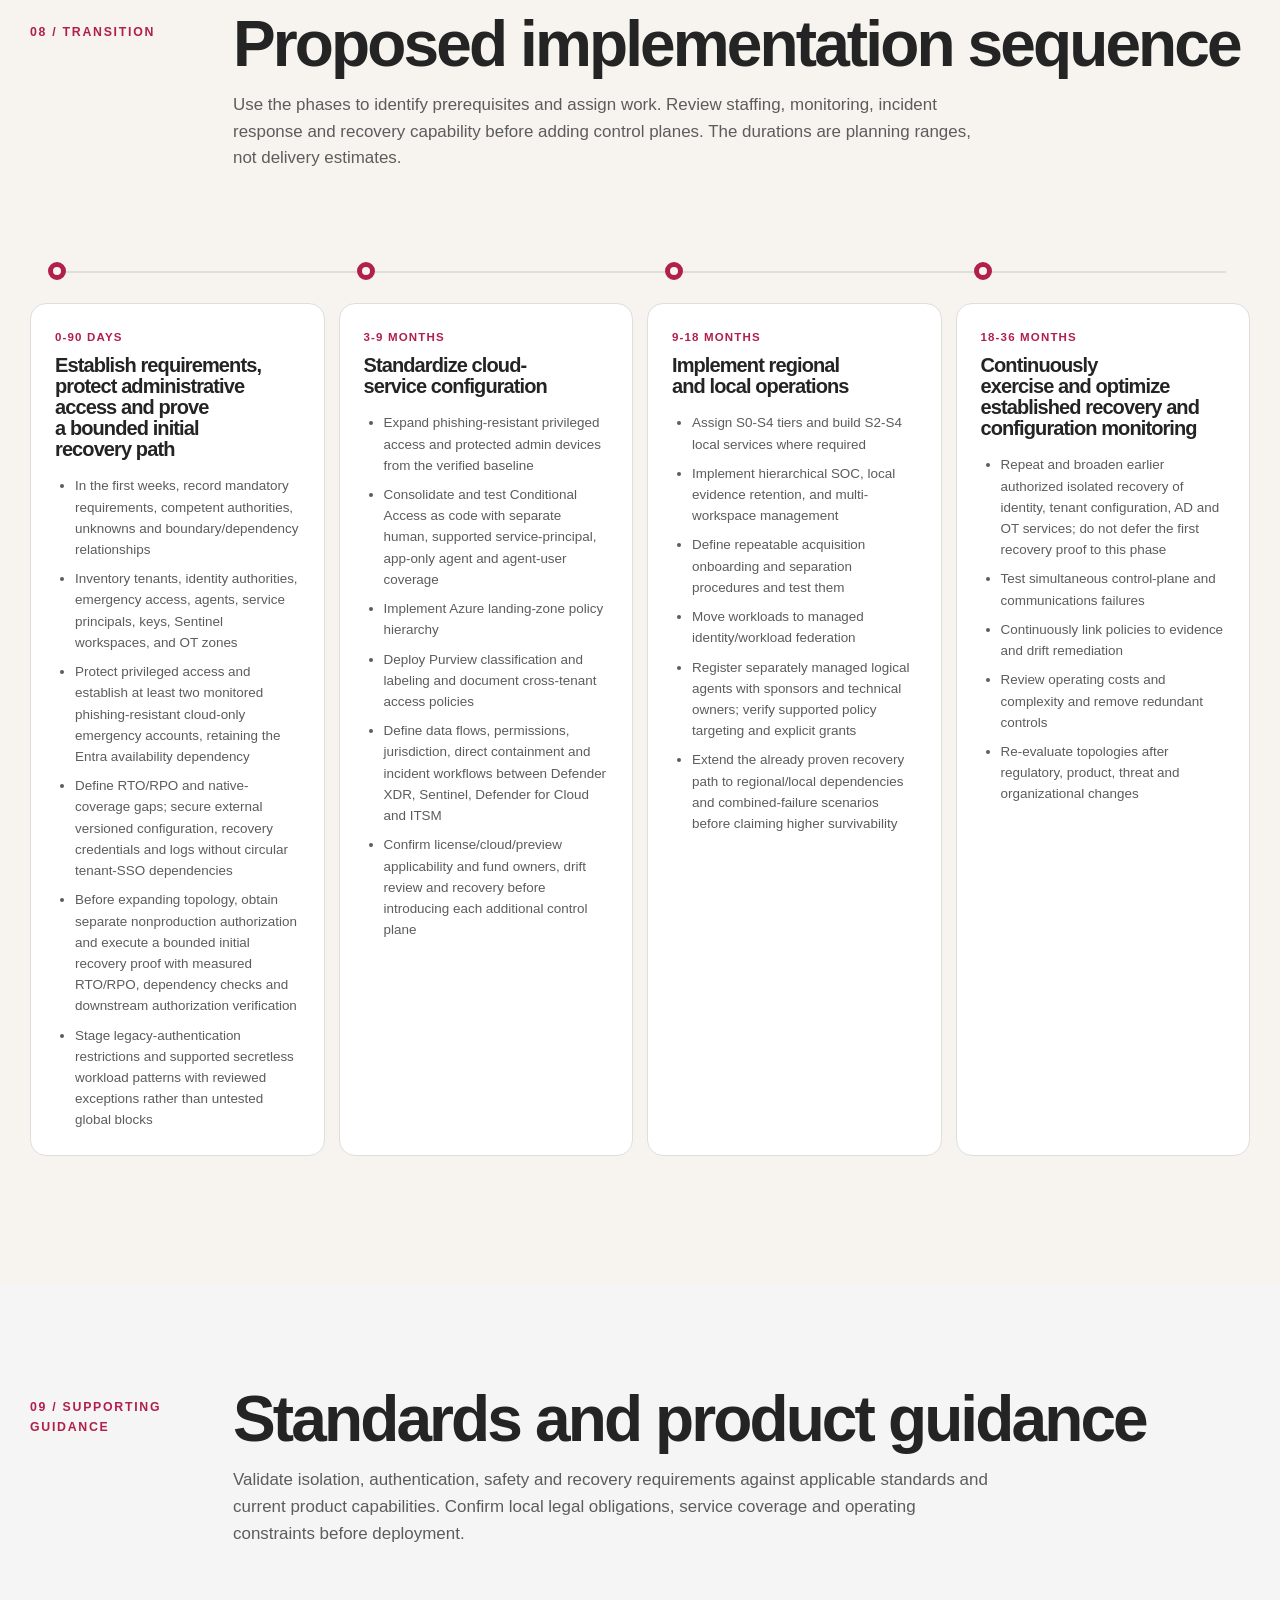
==== commit bdd15958: "Strengthen trust assessment and reference validation Add evidence-qualified assessments, control gui" ====
--- a/adaptive-trust-fabric-microsite/index.html
+++ b/adaptive-trust-fabric-microsite/index.html
@@ -5,6 +5,68 @@
   <meta name="viewport" content="width=device-width, initial-scale=1">
   <meta name="description" content="Identity, security and recovery requirements for tenant boundaries, sovereignty, acquisitions, OT and disconnected operation.">
   <title>Adaptive Trust Fabric | Architecture requirements</title>
+  <script>
+    (() => {
+      const param = new URLSearchParams(window.location.search).get("clawpilotTheme");
+      const theme =
+        param || (window.matchMedia("(prefers-color-scheme: dark)").matches ? "dark" : "light");
+      document.documentElement.setAttribute("data-theme", theme);
+    })();
+  </script>
+  <style>
+    :root {
+      color-scheme: light;
+      --cp-bg: #f7f4ef;
+      --cp-bg-elevated: #fcfbf8;
+      --cp-surface: #ffffff;
+      --cp-surface-soft: #f5f5f5;
+      --cp-border: #dedede;
+      --cp-border-strong: #919191;
+      --cp-text: #242424;
+      --cp-text-muted: #5c5c5c;
+      --cp-text-soft: #6f6f6f;
+      --cp-accent: #b11f4b;
+      --cp-accent-hover: #9a1a41;
+      --cp-accent-soft: rgba(177, 31, 75, 0.08);
+      --cp-accent-fg: #ffffff;
+      --cp-success: #16a34a;
+      --cp-danger: #dc2626;
+      --cp-warning: #f59e0b;
+      --cp-link: #0078d4;
+      --cp-shadow: 0 18px 48px rgba(0, 0, 0, 0.12);
+      --cp-overlay: rgba(255, 255, 255, 0.8);
+      --cp-panel: rgba(255, 255, 255, 0.86);
+      --cp-panel-strong: rgba(255, 255, 255, 0.96);
+      --cp-sheen: rgba(255, 255, 255, 0.55);
+      --cp-highlight: rgba(177, 31, 75, 0.12);
+    }
+    html[data-theme="dark"] {
+      color-scheme: dark;
+      --cp-bg: #3d3b3a;
+      --cp-bg-elevated: #343231;
+      --cp-surface: #292929;
+      --cp-surface-soft: #2e2e2e;
+      --cp-border: #474747;
+      --cp-border-strong: #5f5f5f;
+      --cp-text: #dedede;
+      --cp-text-muted: #919191;
+      --cp-text-soft: #b0b0b0;
+      --cp-accent: #fd8ea1;
+      --cp-accent-hover: #fb7b91;
+      --cp-accent-soft: rgba(253, 142, 161, 0.14);
+      --cp-accent-fg: #1a1a1a;
+      --cp-success: #4ade80;
+      --cp-danger: #f87171;
+      --cp-warning: #fbbf24;
+      --cp-link: #4da6ff;
+      --cp-shadow: 0 18px 48px rgba(0, 0, 0, 0.32);
+      --cp-overlay: rgba(41, 41, 41, 0.88);
+      --cp-panel: rgba(41, 41, 41, 0.72);
+      --cp-panel-strong: rgba(41, 41, 41, 0.96);
+      --cp-sheen: rgba(255, 255, 255, 0.04);
+      --cp-highlight: rgba(253, 142, 161, 0.12);
+    }
+  </style>
   <link rel="stylesheet" href="assets/styles.css">
 </head>
 <body>
@@ -105,62 +167,163 @@
       <div class="shell">
         <div class="section-heading light reveal">
           <div class="section-label">03 / Interactive assessment</div>
-          <h2>Match topology to operating requirements</h2>
-          <p>Start with mandatory identity, sovereignty, continuity and recovery constraints. Treat a topology as a design candidate, not deployment approval: verify authority, dependencies, staffing, legal and safety requirements, and failure-scenario results before implementation.</p>
+          <h2>Assess requirements, not labels</h2>
+          <p id="assessment-scope">This offline advisory evaluates self-reported declarations, not inspected configuration. Unknown mandatory facts mean insufficient evidence; a known mandatory conflict excludes the assessed configuration. Even a candidate requires architecture, legal, operating and safety review—not deployment approval.</p>
         </div>
         <div class="assessor reveal">
-          <form id="assessment-form" class="assessment-form">
-            <label><span>Required isolation level</span>
-              <select name="boundary">
-                <option value="delegated">Delegated administration is sufficient</option>
-                <option value="regulatory">Different regulatory / legal-entity controls</option>
-                <option value="identity">Independent identity and recovery authority</option>
-              </select>
-            </label>
-            <label><span>Sovereignty requirement</span>
-              <select name="sovereignty">
-                <option value="residency">Residency and policy controls</option>
-                <option value="keys">Local key authority and operator restrictions</option>
-                <option value="control">Local control-plane authority is required</option>
-              </select>
-            </label>
-            <label><span>Required survivability</span>
-              <select name="survivability">
-                <option value="0">S0 · Cloud-dependent</option>
-                <option value="1">S1 · Transient outage</option>
-                <option value="2">S2 · Extended degraded</option>
-                <option value="3">S3 · Independent operations</option>
-                <option value="4">S4 · Disconnected / air-gapped</option>
-              </select>
-            </label>
-            <label><span>Acquisition / divestiture frequency</span>
-              <select name="ma">
-                <option value="low">Occasional</option>
-                <option value="high">Frequent acquisitions or divestitures</option>
-              </select>
-            </label>
-            <label><span>Business-unit autonomy</span>
-              <select name="autonomy">
-                <option value="low">Common global operations</option>
-                <option value="high">Independent legal / operating authority</option>
-              </select>
-            </label>
-            <label><span>Operating maturity</span>
-              <select name="maturity">
-                <option value="developing">Developing · manual processes / separate teams</option>
-                <option value="managed">Managed · standardized / measured processes</option>
-                <option value="adaptive">Automated · versioned policies / regular tests</option>
-              </select>
-            </label>
-            <label class="check"><input type="checkbox" name="ot"><span><strong>Safety-critical OT / cyber-physical control</strong><small>Isolation actions require a safety case and local authority.</small></span></label>
+          <form id="assessment-form" class="assessment-form" aria-describedby="assessment-scope">
+            <p class="form-note">All requirement and applicable evidence fields are mandatory facts, but “Unknown” is a valid, non-conclusive answer. “Documented” and “tested” below are your declarations; this tool does not verify them.</p>
+            <fieldset>
+              <legend>1 · Required boundaries and functions</legend>
+              <div class="form-grid">
+                <label><span>Required isolation</span>
+                  <select name="boundary">
+                    <option value="unknown">Unknown / not assessed</option>
+                    <option value="delegated">Delegated administration is sufficient</option>
+                    <option value="regulatory">Regulatory / legal-entity controls</option>
+                    <option value="identity">Independent identity / administration authority</option>
+                  </select>
+                </label>
+                <label><span>Sovereignty requirement</span>
+                  <select name="sovereignty">
+                    <option value="unknown">Unknown / not assessed</option>
+                    <option value="residency">Residency and policy controls</option>
+                    <option value="keys">Local key authority and operator restrictions</option>
+                    <option value="control">Local control-plane authority</option>
+                  </select>
+                </label>
+                <label class="full-width"><span>Can the single-tenant option meet the actual mandatory boundary requirements?</span>
+                  <select name="boundaryFit" aria-describedby="boundary-fit-help">
+                    <option value="unknown">Unknown / requirements not evaluated</option>
+                    <option value="met">Yes · scoped controls can meet them</option>
+                    <option value="unmet">No · a specific incompatibility is documented</option>
+                  </select>
+                  <small id="boundary-fit-help">Document the actual obligation and control gap. Acquisition frequency, a regulatory label or local key ownership alone is not an incompatibility.</small>
+                </label>
+                <label><span>Required survivability</span>
+                  <select name="survivability" aria-describedby="survivability-help">
+                    <option value="unknown">Unknown / not assessed</option>
+                    <option value="0">S0 · Cloud-dependent</option>
+                    <option value="1">S1 · Transient outage</option>
+                    <option value="2">S2 · Extended degraded</option>
+                    <option value="3">S3 · Independent operations</option>
+                    <option value="4">S4 · Disconnected / air-gapped</option>
+                  </select>
+                  <small id="survivability-help">A required function and duration, not a proven capability or a tenant count.</small>
+                </label>
+                <label><span>Required recovery authority</span>
+                  <select name="recoveryRequirement">
+                    <option value="unknown">Unknown / not assessed</option>
+                    <option value="shared-acceptable">Shared authority is acceptable</option>
+                    <option value="independent">Independent recovery authority is required</option>
+                  </select>
+                </label>
+                <label class="full-width"><span>Safety-critical OT / cyber-physical functions?</span>
+                  <select name="ot">
+                    <option value="unknown">Unknown / not assessed</option>
+                    <option value="no">No · not applicable</option>
+                    <option value="yes">Yes · local safety gates apply at every S tier</option>
+                  </select>
+                </label>
+              </div>
+            </fieldset>
+            <fieldset>
+              <legend>2 · Declared authority and dependency evidence</legend>
+              <div class="form-grid">
+                <label><span>Transitive privilege containment</span>
+                  <select name="privilegePath">
+                    <option value="unknown">Unknown / paths not reviewed</option>
+                    <option value="contained">Paths are declared within the required boundary</option>
+                    <option value="unacceptable">An unacceptable cross-boundary path is known</option>
+                  </select>
+                </label>
+                <label><span>Declared recovery dependencies</span>
+                  <select name="recoveryDependency">
+                    <option value="unknown">Unknown / restore paths not reviewed</option>
+                    <option value="independent">Independent authority and restore route declared</option>
+                    <option value="shared">Restore depends on shared authority</option>
+                    <option value="circular">A recovery dependency cycle is known</option>
+                  </select>
+                </label>
+                <label class="full-width" data-condition="identity" hidden><span>Proposed identity and administration authority paths</span>
+                  <select name="identityDependency">
+                    <option value="unknown">Unknown / independence not established</option>
+                    <option value="independent">Independent authentication and administration declared</option>
+                    <option value="shared">Shared authentication, federation or privilege path remains</option>
+                  </select>
+                </label>
+                <label class="full-width" data-condition="sovereignty" hidden><span>Proposed operator, processing and key controls</span>
+                  <select name="sovereigntyEvidence">
+                    <option value="unknown">Unknown / scope and controls not evaluated</option>
+                    <option value="met">Declared to meet the actual sovereignty requirement</option>
+                    <option value="unmet">A required control is known to be unmet</option>
+                  </select>
+                </label>
+                <label class="full-width" data-condition="outage" hidden><span>Tests of required functions for the specified outage duration</span>
+                  <select name="localServices">
+                    <option value="unknown">Unknown / test evidence not reviewed</option>
+                    <option value="tested">Successful scoped tests are documented (self-report)</option>
+                    <option value="missing">Required capability or successful tests are missing</option>
+                  </select>
+                </label>
+                <label class="full-width" data-condition="independent" hidden><span>Upstream dependencies of required independent functions</span>
+                  <select name="upstreamDependency">
+                    <option value="unknown">Unknown / dependency review incomplete</option>
+                    <option value="removed">Relevant cloud, DNS, MFA, federation and SOC dependencies removed</option>
+                    <option value="present">A required function still has an upstream dependency</option>
+                  </select>
+                </label>
+                <label class="full-width" data-condition="ot" hidden><span>Local OT operating authority</span>
+                  <select name="localAuthority">
+                    <option value="unknown">Unknown / authority not established</option>
+                    <option value="established">Accountable local authority is documented</option>
+                    <option value="missing">Local operating authority is missing</option>
+                  </select>
+                </label>
+                <label class="full-width" data-condition="ot" hidden><span>Safety review of response and failure behavior</span>
+                  <select name="safetyReview">
+                    <option value="unknown">Unknown / safety review incomplete</option>
+                    <option value="reviewed">Safe-state and response authorization are reviewed</option>
+                    <option value="unsafe">A safety conflict or unsafe response is known</option>
+                  </select>
+                </label>
+                <label class="full-width" data-condition="ot" hidden><span>Local safe-operation or safe-shutdown fallback</span>
+                  <select name="otFallback">
+                    <option value="unknown">Unknown / local fallback not tested</option>
+                    <option value="tested">A local fallback is tested (self-report)</option>
+                    <option value="absent">No tested local fallback is available</option>
+                  </select>
+                </label>
+              </div>
+            </fieldset>
+            <fieldset>
+              <legend>3 · Operating prerequisites, not maturity labels</legend>
+              <div class="form-grid">
+                <label><span>Accountable staffing and skills</span><select name="staffing"><option value="unknown">Unknown / not reviewed</option><option value="evidenced">Assignments and skills evidence declared</option><option value="missing">A required staffing or skills gap is known</option></select></label>
+                <label><span>Monitoring capability</span><select name="monitoring"><option value="unknown">Unknown / not reviewed</option><option value="evidenced">Coverage and operating evidence declared</option><option value="missing">A required monitoring gap is known</option></select></label>
+                <label><span>Incident response capability</span><select name="response"><option value="unknown">Unknown / not reviewed</option><option value="evidenced">Owned runbooks and exercises declared</option><option value="missing">A required response gap is known</option></select></label>
+                <label><span>Recovery exercise evidence</span><select name="recoveryTest"><option value="unknown">Unknown / not reviewed</option><option value="evidenced">Scoped restore-exercise artifacts declared</option><option value="missing">A required recovery exercise gap is known</option></select></label>
+              </div>
+            </fieldset>
+            <details class="assessment-context">
+              <summary>Optional context · these labels establish neither a boundary nor readiness</summary>
+              <div class="form-grid">
+                <label><span>Acquisition / divestiture frequency</span><select name="ma"><option value="unknown">Not specified</option><option value="low">Occasional</option><option value="high">Frequent</option></select></label>
+                <label><span>Business-unit autonomy</span><select name="autonomy"><option value="unknown">Not specified</option><option value="low">Common global operations</option><option value="high">Independent legal / operating authority</option></select></label>
+                <label class="full-width"><span>Self-described operating maturity</span><select name="maturity"><option value="unknown">Not specified</option><option value="developing">Developing · manual / separate teams</option><option value="managed">Managed · standardized / measured</option><option value="adaptive">Automated · versioned policies / regular tests</option></select></label>
+              </div>
+            </details>
             <button class="button primary" type="submit">Evaluate architecture</button>
+            <p id="assessment-status" class="sr-only" role="status" aria-live="polite"></p>
           </form>
-          <section class="assessment-result" id="assessment-result" aria-live="polite">
-            <p class="result-kicker">Design decision</p>
-            <h3>Match the boundary to the requirement.</h3>
-            <p>A viable topology must meet mandatory requirements and sustain the selected outage duration with sufficient operating and recovery capability.</p>
+          <section class="assessment-result" id="assessment-result" aria-labelledby="assessment-result-title">
+            <p class="result-kicker">Advisory design review</p>
+            <h3 id="assessment-result-title" tabindex="-1">No assessment yet.</h3>
+            <p>Complete the declarations, including explicit unknowns. A viable design must satisfy each applicable mandatory gate; no topology is selected by default.</p>
+            <p class="result-warning">T1-T3 describe tenant / authority patterns. S0-S4 describe required continuity. T4 is a disconnected operating overlay; T5 is a transition pattern. None is a verified availability or safety guarantee.</p>
           </section>
         </div>
+        <noscript><p class="result-warning">The advisory and record filters require local JavaScript. No server, sign-in or network request is needed; the static research remains embedded in this page.</p></noscript>
       </div>
     </section>
 
@@ -171,7 +334,7 @@
         <p>The tiers specify which identity, authorization, detection, update, cryptographic and recovery functions must remain available when upstream services are unavailable. Test the required functions and outage duration in the target environment.</p>
       </div>
       <div class="tier-tabs reveal" id="tier-tabs" role="tablist" aria-label="Survivability tiers"></div>
-      <div class="tier-panel reveal" id="tier-panel"></div>
+      <div class="tier-panel reveal" id="tier-panel" role="tabpanel" tabindex="0"></div>
     </section>
 
     <section class="section band" id="topologies">
@@ -194,6 +357,7 @@
         <label>Domain <select id="control-domain"><option value="all">All domains</option></select></label>
         <label>Level <select id="control-level"><option value="all">All levels</option><option>MUST</option><option>SHOULD</option><option>MAY</option></select></label>
       </div>
+      <p class="record-count" id="control-count" role="status" aria-live="polite"></p>
       <div id="control-list" class="control-list"></div>
     </section>
 
@@ -224,12 +388,18 @@
           <h2>Standards and product guidance</h2>
           <p>Validate isolation, authentication, safety and recovery requirements against applicable standards and current product capabilities. Confirm local legal obligations, service coverage and operating constraints before deployment.</p>
         </div>
+        <p class="evidence-note">Documentary support and operational evidence are different. A checked passage does not establish that a deployment was inspected or tested; partial, unknown and unperformed reviews remain labelled below.</p>
         <div class="evidence-tools reveal">
           <input id="source-search" type="search" placeholder="Search sources" aria-label="Search sources">
           <select id="source-class" aria-label="Filter source provenance"><option value="all">All provenance classes</option></select>
         </div>
         <div class="legend" id="provenance-legend"></div>
+        <p class="record-count" id="source-count" role="status" aria-live="polite"></p>
         <div class="source-list" id="source-list"></div>
+        <details class="claim-context">
+          <summary>Supporting claims · scope, confidence and review qualifications</summary>
+          <div class="claim-list" id="claim-list"></div>
+        </details>
       </div>
     </section>
 
@@ -252,10 +422,64 @@
   "meta": {
     "title": "Adaptive Trust Fabric for Global Enterprise Identity, Security and Compliance",
     "subtitle": "Architecture requirements and topology evaluation based on cited documentation",
+    "version": "1.1",
+    "research_cutoff": "2026-11-18",
+    "generated": "2026-11-18",
+    "disclaimer": "This is architectural guidance based on cited sources, not an official Microsoft product commitment or a substitute for legal, regulatory, safety, product, or licensing validation."
+  },
+  "evidenceContract": {
     "version": "1.0",
-    "research_cutoff": "2026-11-17",
-    "generated": "2026-11-17",
-    "disclaimer": "This is architectural guidance based on cited sources, not an official Microsoft product commitment or a substitute for legal, regulatory, safety, product, or licensing validation."
+    "scope": [
+      "sources",
+      "claims",
+      "normativeControls",
+      "capabilityMatrix"
+    ],
+    "compatibility": "Existing keys and IDs are retained. The evidence, control-operation, capability and maintenance fields are additive; older readers can ignore them.",
+    "normative_language": "MUST and SHOULD express requirements of this proposed framework, not Microsoft product requirements or legal/regulatory mandates. provenance identifies the source of the core recommendation; requirement_origin remains framework even when the recommendation is Microsoft Explicit. Implementation requires an approved local policy and applicable legal and safety review.",
+    "status_values": {
+      "source-verified": "The narrow documentary proposition was checked in the cited primary passage. This is not a verified deployment, availability guarantee, compliance opinion or operational test.",
+      "derived": "The recommendation or synthesis is this framework's inference from the cited passages, not a quotation or vendor/standards mandate.",
+      "unverified": "The proposition, current applicability or source passage has not been established. Do not treat it as a decision prerequisite that has passed."
+    },
+    "fields": {
+      "verified_on": "ISO calendar date of actual passage review, not the publisher date, HTTP-only check, file generation or reference-ID validation. Null means no current passage review.",
+      "source_refs": "Exact source ID, checked URL, section, observed publisher revision (or null), passage verification date, retrieval depth, and the narrow proposition supported. Supplemental URLs retain a related existing source_id; they are not new catalog source IDs.",
+      "verification": "full-page means the documentation page, or identified PDF pages, was retrieved and relevant passages inspected; search-excerpt means only the returned primary-source excerpt was inspected; not-rechecked carries no new verification date.",
+      "revision": "Publisher version/date where exposed. Microsoft Learn references record HTML updated_at metadata; ms.date can be an editorial date and is not substituted for updated_at.",
+      "applicability": "Identity, product, service, cloud, operational or standards scope in which the proposition is useful.",
+      "limitations": "Known exclusions, unresolved applicability, unsupported inferences and evidence gaps.",
+      "confidence_rationale": "Reason for the qualitative documentary assessment, including residual uncertainty. High is direct narrow primary support; Moderate is bounded synthesis or material implementation uncertainty; Low is unresolved or weak support. These are not probabilities.",
+      "operational_validation": "not-performed for every record in this literature review. A proposed verification method is not a completed drill.",
+      "control_verification": "method, evidence, pass and fail define an implementer's acceptance procedure. status remains not-performed; authorized organization-specific execution and retained results are required to establish operating effectiveness.",
+      "exceptions": "Role-approved, scoped, documented and expiring deviations only. Review intervals are framework defaults unless explicitly attributed; no exception overrides applicable law or an accepted physical-safety constraint."
+    },
+    "example": {
+      "id": "illustrative-derived-record",
+      "evidence": {
+        "status": "derived",
+        "verified_on": "2026-11-18",
+        "source_refs": [
+          {
+            "source_id": "MS-02",
+            "url": "https://learn.microsoft.com/en-us/entra/architecture/secure-multiple-tenants",
+            "section": "Resource isolation with multiple tenants; Multi-tenant resource isolation",
+            "revision": "updated_at=2026-06-15T17:40:00Z",
+            "verified_on": "2026-11-18",
+            "verification": "full-page",
+            "supports": "A separate tenant increases management complexity; shared external identities do not provide identity isolation."
+          }
+        ],
+        "applicability": [
+          "Workforce-tenant topology decision"
+        ],
+        "limitations": [
+          "The local compromise-containment requirement and staffing capacity have not been tested."
+        ],
+        "confidence_rationale": "Direct primary support for the separation distinction; the topology decision remains a derived local judgment.",
+        "operational_validation": "not-performed"
+      }
+    }
   },
   "thesis": "Select tenant topology from isolation, sovereignty, continuity, recovery and operating requirements.",
   "provenanceLegend": [
@@ -287,9 +511,32 @@
       "url": "https://learn.microsoft.com/en-us/security/zero-trust/microsoft-reference-architecture",
       "provenance": "Microsoft Explicit",
       "retrieval_status": "Opened and inspected",
-      "accessed": "2026-11-17",
-      "last_updated": "11/06/2026",
-      "evidence_use": "Microsoft security capabilities span identity, devices, applications, infrastructure and data. Topology depends on organization-specific isolation and operating requirements."
+      "accessed": "2026-11-18",
+      "last_updated": "2026-11-15",
+      "evidence_use": "The MCRA overview describes end-to-end hybrid, multicloud, OT/IoT and AI security architecture. It is a planning reference, not a topology mandate.",
+      "evidence": {
+        "status": "source-verified",
+        "verified_on": "2026-11-18",
+        "source_refs": [
+          {
+            "source_id": "MS-01",
+            "url": "https://learn.microsoft.com/en-us/security/zero-trust/microsoft-reference-architecture",
+            "section": "MCRA structure; How do I use the MCRA?",
+            "revision": "updated_at=2026-11-15T08:35:00Z",
+            "verified_on": "2026-11-18",
+            "verification": "full-page",
+            "supports": "MCRA is an architecture starting template and comparison reference covering the hybrid enterprise estate."
+          }
+        ],
+        "applicability": [
+          "Security architecture planning and capability comparison"
+        ],
+        "limitations": [
+          "The linked presentation was not inspected in this pass; the HTML overview does not validate every product capability or a deployment."
+        ],
+        "confidence_rationale": "Direct support in the retrieved overview for its purpose and scope, not for uninspected presentation details.",
+        "operational_validation": "not-performed"
+      }
     },
     {
       "id": "MS-02",
@@ -297,19 +544,84 @@
       "url": "https://learn.microsoft.com/en-us/entra/architecture/secure-multiple-tenants",
       "provenance": "Microsoft Explicit",
       "retrieval_status": "Opened and inspected",
-      "accessed": "2026-11-17",
-      "last_updated": "10/23/2023",
-      "evidence_use": "Recommends one tenant when requirements can be met, describes multitenant management complexity, and distinguishes resource isolation from identity isolation."
+      "accessed": "2026-11-18",
+      "last_updated": "2026-06-15",
+      "evidence_use": "Recommends one tenant when requirements can be met, describes multitenant management complexity, and distinguishes resource isolation from identity isolation.",
+      "evidence": {
+        "status": "source-verified",
+        "verified_on": "2026-11-18",
+        "source_refs": [
+          {
+            "source_id": "MS-02",
+            "url": "https://learn.microsoft.com/en-us/entra/architecture/secure-multiple-tenants",
+            "section": "Resource isolation with multiple tenants; Outcomes; Multi-tenant resource isolation; Resource and identity isolation with multiple tenants",
+            "revision": "updated_at=2026-06-15T17:40:00Z",
+            "verified_on": "2026-11-18",
+            "verification": "full-page",
+            "supports": "Separate tenant configuration/resource administration is not identity isolation when corporate credentials or cross-tenant administration remain trusted."
+          }
+        ],
+        "applicability": [
+          "Microsoft Entra tenant resource and identity separation"
+        ],
+        "limitations": [
+          "Separate tenants still use the Entra service; independence of personnel, devices, credentials, repositories and recovery must be assessed separately."
+        ],
+        "confidence_rationale": "The isolation distinction and conditional single-tenant preference are explicit in the primary page.",
+        "operational_validation": "not-performed"
+      }
     },
     {
       "id": "MS-03",
-      "title": "Topologies for cross-tenant synchronization - Microsoft Entra ID | Microsoft Learn",
+      "title": "Topologies for cross-tenant collaboration - Microsoft Entra ID | Microsoft Learn",
       "url": "https://learn.microsoft.com/en-us/entra/identity/multi-tenant-organizations/cross-tenant-synchronization-topology",
       "provenance": "Microsoft Explicit",
       "retrieval_status": "Opened and inspected",
-      "accessed": "2026-11-17",
-      "last_updated": "03/18/2026",
-      "evidence_use": "Documents hub-and-spoke, mesh, and just-in-time cross-tenant patterns, including M&A and joint-venture scenarios."
+      "accessed": "2026-11-18",
+      "last_updated": "2026-03-27",
+      "evidence_use": "Documents hub-and-spoke, mesh and just-in-time collaboration. Synchronization is a directed provisioning relationship, not migration of credential authority or an isolation guarantee.",
+      "evidence": {
+        "status": "source-verified",
+        "verified_on": "2026-11-18",
+        "source_refs": [
+          {
+            "source_id": "MS-03",
+            "url": "https://learn.microsoft.com/en-us/entra/identity/multi-tenant-organizations/cross-tenant-synchronization-topology",
+            "section": "Hub and spoke; Mesh; Just-in-time; Supported scenarios",
+            "revision": "updated_at=2026-03-27T17:14:00Z",
+            "verified_on": "2026-11-18",
+            "verification": "full-page",
+            "supports": "Hub/spoke and mesh synchronize selected users; just-in-time collaboration uses connected organizations and entitlement management."
+          },
+          {
+            "source_id": "MS-03",
+            "url": "https://learn.microsoft.com/en-us/entra/identity/multi-tenant-organizations/cross-tenant-synchronization-overview",
+            "section": "Properties; License requirements; Frequently asked questions: Clouds, Synchronization frequency, Object types, Attributes",
+            "revision": "updated_at=2026-11-04T18:39:00Z",
+            "verified_on": "2026-11-18",
+            "verification": "full-page",
+            "supports": "Source-push lifecycle provisioning, cloud-pair support, source licenses and authority/deprovisioning limits."
+          },
+          {
+            "source_id": "MS-03",
+            "url": "https://learn.microsoft.com/en-us/entra/external-id/cross-tenant-access-overview",
+            "section": "Manage external access with inbound and outbound settings; Default settings; Organizational settings; Microsoft cloud settings; Important considerations",
+            "revision": "updated_at=2026-10-13T17:41:00Z",
+            "verified_on": "2026-11-18",
+            "verification": "full-page",
+            "supports": "Inbound/outbound access and optional trust in external MFA and device claims are distinct from provisioning."
+          }
+        ],
+        "applicability": [
+          "B2B collaboration between workforce tenants; supported same-cloud and cross-cloud provisioning pairs"
+        ],
+        "limitations": [
+          "Topology page table includes internal guests while the overview FAQ says internal members only; resolve this discrepancy before relying on internal-guest synchronization.",
+          "Provisioning intervals and source authentication dependencies prevent treating synchronization as immediate revocation or independent identity authority."
+        ],
+        "confidence_rationale": "Strong primary support for directed collaboration patterns; exact eligibility and feature parity remain scenario-specific.",
+        "operational_validation": "not-performed"
+      }
     },
     {
       "id": "MS-04",
@@ -317,9 +629,42 @@
       "url": "https://learn.microsoft.com/en-us/entra/identity/conditional-access/plan-conditional-access",
       "provenance": "Microsoft Explicit",
       "retrieval_status": "Opened and inspected",
-      "accessed": "2026-11-17",
-      "last_updated": null,
-      "evidence_use": "Documents Conditional Access planning, emergency exclusions, report-only deployment, policy-as-code practices, and a 240-policy tenant limit."
+      "accessed": "2026-11-18",
+      "last_updated": "2026-06-01",
+      "evidence_use": "Documents user and service-account exclusion planning, separate service-principal targeting, report-only rollout, policy-as-code, and the 240-policy limit across all policy states.",
+      "evidence": {
+        "status": "source-verified",
+        "verified_on": "2026-11-18",
+        "source_refs": [
+          {
+            "source_id": "MS-04",
+            "url": "https://learn.microsoft.com/en-us/entra/identity/conditional-access/plan-conditional-access",
+            "section": "Prerequisites; User exclusions; Apply Conditional Access policies to every app; Minimize the number of Conditional Access policies; Govern and manage policies at scale; Configure report-only mode",
+            "revision": "updated_at=2026-06-01T22:39:00Z",
+            "verified_on": "2026-11-18",
+            "verification": "full-page",
+            "supports": "Plan coverage and documented exclusions, test impact, manage reviewable changes and count all states toward the 240-policy tenant limit."
+          },
+          {
+            "source_id": "MS-04",
+            "url": "https://learn.microsoft.com/en-us/entra/identity/conditional-access/workload-identity",
+            "section": "Overview; Implementation; Sign-in logs; Finding the objectID",
+            "revision": "updated_at=2026-05-18T22:35:00Z",
+            "verified_on": "2026-11-18",
+            "verification": "full-page",
+            "supports": "Workload CA directly targets owned single-tenant service principals, requires Workload Identities Premium for creation/modification, and offers block controls rather than interactive MFA."
+          }
+        ],
+        "applicability": [
+          "User Conditional Access and separately scoped service-principal Conditional Access"
+        ],
+        "limitations": [
+          "User policies do not cover service-principal calls; workload CA excludes managed identities and Microsoft/third-party multitenant SaaS principals.",
+          "A policy that does not match is not an implicit deny. Resource authorization and non-Entra paths need separate controls."
+        ],
+        "confidence_rationale": "Current primary pages explicitly establish exclusions, licensing, control scope and the unchanged 240-policy limit.",
+        "operational_validation": "not-performed"
+      }
     },
     {
       "id": "MS-05",
@@ -327,9 +672,33 @@
       "url": "https://learn.microsoft.com/en-us/entra/identity/role-based-access-control/security-emergency-access",
       "provenance": "Microsoft Explicit",
       "retrieval_status": "Opened and inspected",
-      "accessed": "2026-11-17",
-      "last_updated": "06/05/2026",
-      "evidence_use": "Documents two or more cloud-only emergency accounts, independent authentication, monitoring, and regular validation drills."
+      "accessed": "2026-11-18",
+      "last_updated": "2026-06-05",
+      "evidence_use": "Documents at least two cloud-only emergency accounts, phishing-resistant methods distinct from normal admins, permanent active Global Administrator, exclusions from blocking/restricting CA, every-use alerts and validation at least every 90 days.",
+      "evidence": {
+        "status": "source-verified",
+        "verified_on": "2026-11-18",
+        "source_refs": [
+          {
+            "source_id": "MS-05",
+            "url": "https://learn.microsoft.com/en-us/entra/identity/role-based-access-control/security-emergency-access",
+            "section": "Create emergency access accounts; Configuration requirements; Federation guidance; Conditional Access considerations; Security guardrails summary; Validate accounts regularly",
+            "revision": "updated_at=2026-06-05T07:33:00Z",
+            "verified_on": "2026-11-18",
+            "verification": "full-page",
+            "supports": "Emergency accounts bypass selected normal-admin dependencies, not the Entra service; cloud and on-premises emergency paths should remain distinct."
+          }
+        ],
+        "applicability": [
+          "Emergency administration of Microsoft Entra workforce tenants"
+        ],
+        "limitations": [
+          "Cloud-only does not mean offline: Entra authentication/token issuance, network/DNS, a secure workstation and working credentials remain required.",
+          "Exclusion from blocking CA does not waive platform mandatory MFA. Report-only CA does not block and need not exclude emergency accounts."
+        ],
+        "confidence_rationale": "The account, monitoring and 90-day recommendations are explicit; the service-dependency qualification follows the documented cloud sign-in path.",
+        "operational_validation": "not-performed"
+      }
     },
     {
       "id": "MS-06",
@@ -337,9 +706,43 @@
       "url": "https://learn.microsoft.com/en-us/entra/architecture/resilience-in-hybrid",
       "provenance": "Microsoft Explicit",
       "retrieval_status": "Opened and inspected",
-      "accessed": "2026-11-17",
-      "last_updated": "04/17/2026",
-      "evidence_use": "Recommends password hash synchronization when possible and describes why it reduces runtime dependence on on-premises identity components."
+      "accessed": "2026-11-18",
+      "last_updated": "2026-04-17",
+      "evidence_use": "Recommends PHS where possible for AD-password hybrid identities. Pre-synchronized hashes reduce runtime on-premises dependencies only when PHS authentication is active; a PTA/federation cutover is a separate planned operation.",
+      "evidence": {
+        "status": "source-verified",
+        "verified_on": "2026-11-18",
+        "source_refs": [
+          {
+            "source_id": "MS-06",
+            "url": "https://learn.microsoft.com/en-us/entra/architecture/resilience-in-hybrid",
+            "section": "Password hash synchronization; Pass-through Authentication; Federation",
+            "revision": "updated_at=2026-04-17T17:20:00Z",
+            "verified_on": "2026-11-18",
+            "verification": "full-page",
+            "supports": "PHS authentication does not contact on-premises AD; PTA and federation retain runtime on-premises dependencies."
+          },
+          {
+            "source_id": "MS-06",
+            "url": "https://learn.microsoft.com/en-us/entra/identity/hybrid/connect/tutorial-phs-backup",
+            "section": "Enable password hash sync in Microsoft Entra Connect; Switch to password hash sync; Sign in with a user account to test sync; Switch back to federation",
+            "revision": "updated_at=2026-02-26T18:16:00Z",
+            "verified_on": "2026-11-18",
+            "verification": "full-page",
+            "supports": "Synchronizing backup hashes and switching the sign-in method are different steps that must be rehearsed before an outage."
+          }
+        ],
+        "applicability": [
+          "Hybrid users whose cloud authentication can use synchronized AD-password hashes"
+        ],
+        "limitations": [
+          "No automatic PTA/federation failover is established by enabling PHS.",
+          "The cited cutover tutorial is specifically AD FS; validate the applicable PTA or third-party-federation procedure separately.",
+          "Entra and connectivity remain required; synchronization health, hash freshness, permitted data transfer and password changes during isolation affect outcomes."
+        ],
+        "confidence_rationale": "The primary architecture and tutorial together establish the runtime distinction and explicit cutover; no live switchover was attempted.",
+        "operational_validation": "not-performed"
+      }
     },
     {
       "id": "MS-07",
@@ -347,9 +750,33 @@
       "url": "https://learn.microsoft.com/en-us/entra/architecture/recoverability-tenant",
       "provenance": "Microsoft Explicit",
       "retrieval_status": "Opened and inspected",
-      "accessed": "2026-11-17",
-      "last_updated": null,
-      "evidence_use": "Separates resilience from recoverability and calls for external versioned known-good state, extended coverage, logs, RTO/RPO, and drills."
+      "accessed": "2026-11-18",
+      "last_updated": "2026-06-26",
+      "evidence_use": "Separates resilience from recoverability and calls for external versioned known-good state, coverage beyond native limits, retained logs, agreed RTO/RPO and nonproduction drills; warns about recovery-repository authentication cycles.",
+      "evidence": {
+        "status": "source-verified",
+        "verified_on": "2026-11-18",
+        "source_refs": [
+          {
+            "source_id": "MS-07",
+            "url": "https://learn.microsoft.com/en-us/entra/architecture/recoverability-tenant",
+            "section": "Compare resilience and recoverability; Prepare for tenant-scoped recovery; Determine object lifecycle state; Recreate following hard deletion",
+            "revision": "updated_at=2026-06-26T22:37:00Z",
+            "verified_on": "2026-11-18",
+            "verification": "full-page",
+            "supports": "Continuity does not undo tenant integrity failures; recoverability needs known-good state, independent access to recovery material, lifecycle-specific restore paths and practiced runbooks."
+          }
+        ],
+        "applicability": [
+          "Microsoft Entra tenant configuration and object recovery planning"
+        ],
+        "limitations": [
+          "Exported configuration is not a full-fidelity backup of every property, secret, identifier or downstream service.",
+          "Recreated hard-deleted objects receive new IDs and require permission/reference repair; built-in restore remains service-dependent."
+        ],
+        "confidence_rationale": "The retrieved primary guidance explicitly distinguishes resilience, recovery coverage, dependency cycles and operational testing.",
+        "operational_validation": "not-performed"
+      }
     },
     {
       "id": "MS-08",
@@ -357,9 +784,44 @@
       "url": "https://learn.microsoft.com/en-us/entra/backup/overview",
       "provenance": "Microsoft Explicit",
       "retrieval_status": "Opened and inspected",
-      "accessed": "2026-11-17",
-      "last_updated": "11/17/2026",
-      "evidence_use": "Product overview for Entra Backup and Recovery; coverage and retention are product-specific and must be checked during implementation."
+      "accessed": "2026-11-18",
+      "last_updated": "2026-11-17",
+      "evidence_use": "Standard automatically backs up supported properties daily with up to seven days retained and P1/P2 licensing; Premium preview is consumption-based with up to 30 days. Neither recovers/recreates hard-deleted objects.",
+      "evidence": {
+        "status": "source-verified",
+        "verified_on": "2026-11-18",
+        "source_refs": [
+          {
+            "source_id": "MS-08",
+            "url": "https://learn.microsoft.com/en-us/entra/backup/overview",
+            "section": "How backups work; Standard and Premium plans; Prerequisites; Hybrid identity and broader recoverability",
+            "revision": "updated_at=2026-11-17T08:34:00Z",
+            "verified_on": "2026-11-18",
+            "verification": "full-page",
+            "supports": "Plan-specific seven/30-day retention, workforce-tenant prerequisites, role requirements and hard-deletion gaps."
+          },
+          {
+            "source_id": "MS-08",
+            "url": "https://learn.microsoft.com/en-us/entra/backup/scope-supported-objects-limitations",
+            "section": "Recovery scope levels; User; Group; Application; Service principal; Limitations",
+            "revision": "updated_at=2026-11-17T08:34:00Z",
+            "verified_on": "2026-11-18",
+            "verification": "full-page",
+            "supports": "Recovery covers selected object properties/links, not full object rollback; hybrid authority and job-time limitations apply."
+          }
+        ],
+        "applicability": [
+          "Supported Microsoft Entra workforce-tenant directory objects and properties"
+        ],
+        "limitations": [
+          "External ID and Azure AD B2C tenants are unsupported. National-cloud and regional availability were not established by these pages and must be verified before reliance.",
+          "Hard-deleted objects, credential recovery and several ownership/sponsor/dynamic-rule properties are outside native coverage.",
+          "AD DS-synchronized changes except group memberships are excluded from recovery until supported source-authority conversion; AD DS needs separate backup.",
+          "Native backup/recovery still requires the Entra service, authorized access and available job processing."
+        ],
+        "confidence_rationale": "Current overview and property-level scope explicitly state plan retention and gaps; no cloud-parity or restore-time guarantee is inferred.",
+        "operational_validation": "not-performed"
+      }
     },
     {
       "id": "MS-09",
@@ -367,9 +829,43 @@
       "url": "https://learn.microsoft.com/en-us/entra/id-governance/agent-id-governance-overview",
       "provenance": "Microsoft Explicit",
       "retrieval_status": "Opened and inspected",
-      "accessed": "2026-11-17",
-      "last_updated": "11/11/2026",
-      "evidence_use": "Defines agent identities, sponsors, lifecycle governance, access packages, and Conditional Access for agents."
+      "accessed": "2026-11-18",
+      "last_updated": "2026-11-17",
+      "evidence_use": "Defines agent identities, sponsors, owners, lifecycle governance, access packages and separate Conditional Access policy targets for OBO, app-only and agent-user access.",
+      "evidence": {
+        "status": "source-verified",
+        "verified_on": "2026-11-18",
+        "source_refs": [
+          {
+            "source_id": "MS-09",
+            "url": "https://learn.microsoft.com/en-us/entra/id-governance/agent-id-governance-overview",
+            "section": "License requirements; Agent identities basics; Assigning access to agent identities; Delegated management of agent identities and access; Agent identities sponsor lifecycle",
+            "revision": "updated_at=2026-11-17T08:34:00Z",
+            "verified_on": "2026-11-18",
+            "verification": "full-page",
+            "supports": "Sponsors oversee purpose/access/lifecycle, while governance and access packages depend on supported objects and licensed features."
+          },
+          {
+            "source_id": "MS-09",
+            "url": "https://learn.microsoft.com/en-us/entra/identity/conditional-access/agent-id",
+            "section": "Requirements and licensing; Agent access patterns; Conditional Access policies and agent identity blueprints; Boundaries and limitations",
+            "revision": "updated_at=2026-10-07T17:38:00Z",
+            "verified_on": "2026-11-18",
+            "verification": "full-page",
+            "supports": "OBO users, app-only agent identities and agent users require different policy targeting; API keys and specified bootstrap/intermediate exchanges are outside CA."
+          }
+        ],
+        "applicability": [
+          "Agents using supported Entra Agent ID creation and access patterns"
+        ],
+        "limitations": [
+          "M365 E7 or Agent 365 paired with Entra P1/M365 E3 is documented for these capabilities; verify current plan terms and tenant/cloud enablement.",
+          "Feature-level previews and platform provisioning defaults vary. Blueprint policy targeting is not automatic inheritance of API permission grants.",
+          "An agent policy does not cover its dedicated agent-user account or a human-user OBO token; user/group-targeted policies do not cover agent-user accounts."
+        ],
+        "confidence_rationale": "Current primary governance and CA pages establish role and token-subject distinctions, with explicit licensing and boundary qualifications.",
+        "operational_validation": "not-performed"
+      }
     },
     {
       "id": "MS-10",
@@ -377,9 +873,34 @@
       "url": "https://learn.microsoft.com/en-us/entra/agent-id/best-practices-agent-id",
       "provenance": "Microsoft Explicit",
       "retrieval_status": "Opened and inspected",
-      "accessed": "2026-11-17",
-      "last_updated": "08/13/2026",
-      "evidence_use": "Recommends unique agent identities, blueprint-level policy, managed identities or certificates, dedicated agent policies, least privilege, and monitoring."
+      "accessed": "2026-11-18",
+      "last_updated": "2026-11-17",
+      "evidence_use": "Recommends distinct identities for separately managed logical agents, not automatically for replicas/processes/sessions; sponsor plus technical owner, supported blueprint policy, managed identities or certificates, least privilege and monitoring.",
+      "evidence": {
+        "status": "source-verified",
+        "verified_on": "2026-11-18",
+        "source_refs": [
+          {
+            "source_id": "MS-10",
+            "url": "https://learn.microsoft.com/en-us/entra/agent-id/best-practices-agent-id",
+            "section": "Design agent identity blueprints; Manage credentials securely; Enforce access controls; Govern the agent lifecycle; Coordinate development and IT workflows",
+            "revision": "updated_at=2026-11-17T08:34:00Z",
+            "verified_on": "2026-11-18",
+            "verification": "full-page",
+            "supports": "Identity granularity follows independent access/accountability/lifecycle, with sponsor and owner assignments; supported deployment channel and explicit permission grants matter."
+          }
+        ],
+        "applicability": [
+          "Agent ID architecture, production credential choices and lifecycle governance"
+        ],
+        "limitations": [
+          "A single logical agent may have multiple replicas/processes/sessions without new identities; independently controlled agents should not share accountability by accident.",
+          "Blueprint API permissions need consent and configured inheritance; cloud/local single-instance patterns need not use a fleet blueprint principal.",
+          "The page permits production certificates as well as managed identities; a universal certificate ban is not Microsoft guidance."
+        ],
+        "confidence_rationale": "The November 17 revision explicitly resolves the former per-instance overstatement and documents owner/sponsor and grant distinctions.",
+        "operational_validation": "not-performed"
+      }
     },
     {
       "id": "MS-11",
@@ -387,9 +908,34 @@
       "url": "https://learn.microsoft.com/en-us/azure/sentinel/prepare-multiple-workspaces",
       "provenance": "Microsoft Explicit",
       "retrieval_status": "Opened and inspected",
-      "accessed": "2026-11-17",
-      "last_updated": "04/22/2026",
-      "evidence_use": "Explains when multiple Sentinel workspaces are required and states that each Entra tenant requires a separate workspace for tenant-bound SaaS collection."
+      "accessed": "2026-11-18",
+      "last_updated": "2026-08-07",
+      "evidence_use": "Explains region/tenant/workspace boundaries and cross-workspace operations. Tenant-bound Microsoft/Azure SaaS collection needs a workspace in each source tenant; this is not a requirement for every third-party connector.",
+      "evidence": {
+        "status": "source-verified",
+        "verified_on": "2026-11-18",
+        "source_refs": [
+          {
+            "source_id": "MS-11",
+            "url": "https://learn.microsoft.com/en-us/azure/sentinel/prepare-multiple-workspaces",
+            "section": "The need to use multiple workspaces; Managed Security Service Provider (MSSP); Microsoft Sentinel multiple workspace architecture",
+            "revision": "updated_at=2026-08-07T22:44:00Z",
+            "verified_on": "2026-11-18",
+            "verification": "full-page",
+            "supports": "Most features are workspace-local; region, tenant-bound connectors, data access and ownership affect placement; central operations can span workspaces."
+          }
+        ],
+        "applicability": [
+          "Microsoft Sentinel Log Analytics workspace architecture and multi-tenant SOC operations"
+        ],
+        "limitations": [
+          "Partner API/agent connectors are not necessarily tenant-bound. RBAC, connector-specific support and Defender-portal architecture need separate checks.",
+          "Some processing such as machine-learning detections can copy data outside the workspace geography; region selection alone is not a sovereignty guarantee.",
+          "Sentinel is a cloud service, not a local disconnected SIEM. Azure-portal support ends after March 31, 2027 per the current page."
+        ],
+        "confidence_rationale": "The page explicitly lists placement reasons, collection boundaries, geographic exceptions and workspace-local limits.",
+        "operational_validation": "not-performed"
+      }
     },
     {
       "id": "MS-12",
@@ -397,9 +943,33 @@
       "url": "https://learn.microsoft.com/en-us/security/zero-trust/siem-xdr-overview",
       "provenance": "Microsoft Explicit",
       "retrieval_status": "Opened and inspected",
-      "accessed": "2026-11-17",
-      "last_updated": "02/12/2025",
-      "evidence_use": "Describes integrated Defender XDR and Sentinel operations across identities, devices, applications, email, and multicloud sources."
+      "accessed": "2026-11-18",
+      "last_updated": "2026-11-15",
+      "evidence_use": "Describes integrated Defender XDR and Sentinel detection/response across licensed and connected sources; integration is not a guarantee of complete coverage or offline response.",
+      "evidence": {
+        "status": "source-verified",
+        "verified_on": "2026-11-18",
+        "source_refs": [
+          {
+            "source_id": "MS-12",
+            "url": "https://learn.microsoft.com/en-us/security/zero-trust/siem-xdr-overview",
+            "section": "Microsoft Sentinel and XDR architecture; Key capabilities; What's in this solution",
+            "revision": "updated_at=2026-11-15T08:35:00Z",
+            "verified_on": "2026-11-18",
+            "verification": "full-page",
+            "supports": "XDR/SIEM integration combines telemetry, investigation and response through configured products, connectors and permissions."
+          }
+        ],
+        "applicability": [
+          "Connected Microsoft Defender XDR and Microsoft Sentinel security operations"
+        ],
+        "limitations": [
+          "Individual product licensing, onboarding, retention, portal experience, data flows and response permissions must be checked.",
+          "An architectural integration diagram does not demonstrate detection efficacy, containment latency or disconnected capability."
+        ],
+        "confidence_rationale": "Direct primary description of integration mechanisms; measured response outcomes are not supplied for this organization.",
+        "operational_validation": "not-performed"
+      }
     },
     {
       "id": "MS-13",
@@ -407,9 +977,33 @@
       "url": "https://learn.microsoft.com/en-us/purview/sensitivity-labels",
       "provenance": "Microsoft Explicit",
       "retrieval_status": "Opened and inspected",
-      "accessed": "2026-11-17",
-      "last_updated": null,
-      "evidence_use": "Documents persistent sensitivity labels, encryption, container protection, Teams/meeting controls, and third-party integration."
+      "accessed": "2026-11-18",
+      "last_updated": "2026-11-02",
+      "evidence_use": "Documents persistent item metadata, optional encryption/rights, container access settings, meeting/chat settings and supported app integration. Labeling alone need not apply protection.",
+      "evidence": {
+        "status": "source-verified",
+        "verified_on": "2026-11-18",
+        "source_refs": [
+          {
+            "source_id": "MS-13",
+            "url": "https://learn.microsoft.com/en-us/purview/sensitivity-labels",
+            "section": "What a sensitivity label is; What sensitivity labels can do; Label scopes",
+            "revision": "updated_at=2026-11-02T23:34:00Z",
+            "verified_on": "2026-11-18",
+            "verification": "full-page",
+            "supports": "Labels can persist on supported files/emails and enforce configured protection; container labels do not automatically label individual items."
+          }
+        ],
+        "applicability": [
+          "Supported Microsoft Purview information-protection item, meeting and container scopes"
+        ],
+        "limitations": [
+          "A label can be classification-only. Encryption, DLP and retention are distinct settings/services, not automatic effects of every label.",
+          "Container settings do not automatically label or encrypt contained files. Third-party apps, exports, offline use and licensing have service-specific limits."
+        ],
+        "confidence_rationale": "The primary scope and configuration sections explicitly distinguish persistent metadata, configured protection and container boundaries.",
+        "operational_validation": "not-performed"
+      }
     },
     {
       "id": "MS-14",
@@ -417,9 +1011,33 @@
       "url": "https://learn.microsoft.com/en-us/azure/azure-sovereign-clouds/public/microsoft-365-sovereign-controls",
       "provenance": "Microsoft Explicit",
       "retrieval_status": "Opened and inspected",
-      "accessed": "2026-11-17",
-      "last_updated": "03/31/2026",
-      "evidence_use": "Documents Microsoft 365 sovereign controls and also the Customer Key availability-key design."
+      "accessed": "2026-11-18",
+      "last_updated": "2026-09-21",
+      "evidence_use": "Summarizes Microsoft 365 encryption, residency and rights controls and explicitly notes the Customer Key availability key; workload-specific documentation determines actual key behavior.",
+      "evidence": {
+        "status": "source-verified",
+        "verified_on": "2026-11-18",
+        "source_refs": [
+          {
+            "source_id": "MS-14",
+            "url": "https://learn.microsoft.com/en-us/azure/azure-sovereign-clouds/public/microsoft-365-sovereign-controls",
+            "section": "Customer-managed encryption keys (CMKs); External key management; Advanced Data Residency; Rights Management",
+            "revision": "updated_at=2026-09-21T22:13:00Z",
+            "verified_on": "2026-11-18",
+            "verification": "full-page",
+            "supports": "Microsoft 365 exposes several separate sovereignty-related controls and retains a service availability-key mechanism for Customer Key."
+          }
+        ],
+        "applicability": [
+          "Initial assessment of Microsoft 365 public-cloud sovereign controls"
+        ],
+        "limitations": [
+          "This overview is not legal advice, a national-cloud feature matrix, or proof of exclusive external key authority.",
+          "Do not infer that every external-HSM or processing-location pattern is supported; resolve scope against the specific workload, agreement and key-management documentation."
+        ],
+        "confidence_rationale": "Useful primary overview; the more specific MS-15 references govern detailed Customer Key conclusions.",
+        "operational_validation": "not-performed"
+      }
     },
     {
       "id": "MS-15",
@@ -427,9 +1045,52 @@
       "url": "https://learn.microsoft.com/en-us/purview/microsoft-365-service-encryption",
       "provenance": "Microsoft Explicit",
       "retrieval_status": "Opened and inspected",
-      "accessed": "2026-11-17",
-      "last_updated": "09/26/2025",
-      "evidence_use": "Documents service encryption and Customer Key coverage. Residency, processing, operator access and legal requirements require separate assessment."
+      "accessed": "2026-11-18",
+      "last_updated": "2026-05-14",
+      "evidence_use": "Documents Microsoft-managed and Customer Key service encryption. Customer Key protects supported cloud data at rest; Microsoft 365 retains a service-controlled availability-key path with workload-specific behavior.",
+      "evidence": {
+        "status": "source-verified",
+        "verified_on": "2026-11-18",
+        "source_refs": [
+          {
+            "source_id": "MS-15",
+            "url": "https://learn.microsoft.com/en-us/purview/microsoft-365-service-encryption",
+            "section": "What are Microsoft-managed keys?; What is Customer Key?",
+            "revision": "updated_at=2026-05-14T22:33:00Z",
+            "verified_on": "2026-11-18",
+            "verification": "full-page",
+            "supports": "Customer Key is an additional service-encryption option for specified workloads, not a replacement for every processing/access control."
+          },
+          {
+            "source_id": "MS-15",
+            "url": "https://learn.microsoft.com/en-us/purview/customer-key-overview",
+            "section": "Customer Key with hybrid deployments; Learn about data encryption policies",
+            "revision": "updated_at=2026-06-01T22:33:00Z",
+            "verified_on": "2026-11-18",
+            "verification": "full-page",
+            "supports": "Data encryption policies have different workload coverage; Customer Key protects cloud data at rest, not on-premises data."
+          },
+          {
+            "source_id": "MS-15",
+            "url": "https://learn.microsoft.com/en-us/purview/customer-key-availability-key-understand",
+            "section": "Availability key uses; Availability key triggers; How the availability key is used",
+            "revision": "updated_at=2026-05-27T17:34:00Z",
+            "verified_on": "2026-11-18",
+            "verification": "full-page",
+            "supports": "Exchange/multi-workload availability fallback differs from SharePoint/OneDrive explicit Support recovery; Microsoft service code controls the availability key."
+          }
+        ],
+        "applicability": [
+          "Service-specific Microsoft 365 and supported Windows 365 Customer Key deployments"
+        ],
+        "limitations": [
+          "Key custody does not establish residency, processing location, exclusive operator authority, jurisdiction or sovereign-cloud support.",
+          "SharePoint file-data protection does not cover all list/metadata data; the cited availability-key page documents that distinction.",
+          "Key revocation/data purge can destroy access; no destructive test is authorized by this review. License and national-cloud scope require implementation-time confirmation."
+        ],
+        "confidence_rationale": "Specific workload and availability-key primary pages support a bounded, non-equivalence conclusion.",
+        "operational_validation": "not-performed"
+      }
     },
     {
       "id": "MS-16",
@@ -437,9 +1098,33 @@
       "url": "https://learn.microsoft.com/en-us/azure/defender-for-cloud/plan-multicloud-security-get-started",
       "provenance": "Microsoft Explicit",
       "retrieval_status": "Opened and inspected",
-      "accessed": "2026-11-17",
-      "last_updated": "09/21/2026",
-      "evidence_use": "Describes Defender for Cloud integrations with other clouds and the provider-specific controls that remain part of enforcement."
+      "accessed": "2026-11-18",
+      "last_updated": "2026-09-21",
+      "evidence_use": "Introduces Defender for Cloud CSPM/CWPP multicloud planning, prerequisites and trade-offs; the overview is not proof of enforcement parity between providers.",
+      "evidence": {
+        "status": "source-verified",
+        "verified_on": "2026-11-18",
+        "source_refs": [
+          {
+            "source_id": "MS-16",
+            "url": "https://learn.microsoft.com/en-us/azure/defender-for-cloud/plan-multicloud-security-get-started",
+            "section": "What should I get from this guide?; Multicloud protection challenges; Before you begin",
+            "revision": "updated_at=2026-09-21T22:36:00Z",
+            "verified_on": "2026-11-18",
+            "verification": "full-page",
+            "supports": "Multicloud protection requires planning CSPM/CWPP capabilities, prerequisites and design trade-offs for AWS/GCP/Azure."
+          }
+        ],
+        "applicability": [
+          "Defender for Cloud multicloud security design"
+        ],
+        "limitations": [
+          "Provider/resource enforcement matrices, individual plan licensing and region/cloud coverage were not established by this planning overview.",
+          "A central dashboard is not evidence that native IAM, network or data policies have been replaced."
+        ],
+        "confidence_rationale": "Direct but high-level primary support; capability-specific enforcement remains an implementation check.",
+        "operational_validation": "not-performed"
+      }
     },
     {
       "id": "MS-17",
@@ -447,9 +1132,34 @@
       "url": "https://learn.microsoft.com/en-us/azure/azure-arc/multicloud-connector/overview",
       "provenance": "Microsoft Explicit",
       "retrieval_status": "Opened and inspected",
-      "accessed": "2026-11-17",
-      "last_updated": "05/26/2026",
-      "evidence_use": "Documents Azure Arc multicloud inventory/onboarding and its preview, region, national-cloud, and API limitations."
+      "accessed": "2026-11-18",
+      "last_updated": "2026-05-26",
+      "evidence_use": "Documents AWS and GCP inventory/onboarding, supported regions and national-cloud exclusion. GCP and EKS onboarding are labeled preview; do not label every connector feature preview or universal enforcement.",
+      "evidence": {
+        "status": "source-verified",
+        "verified_on": "2026-11-18",
+        "source_refs": [
+          {
+            "source_id": "MS-17",
+            "url": "https://learn.microsoft.com/en-us/azure/azure-arc/multicloud-connector/overview",
+            "section": "What is Multicloud connector enabled by Azure Arc?; Supported regions; Pricing",
+            "revision": "updated_at=2026-05-26T17:20:00Z",
+            "verified_on": "2026-11-18",
+            "verification": "full-page",
+            "supports": "Inventory is periodic and resource representations/Arc onboarding differ; GCP/EKS previews and national-cloud restrictions are explicit."
+          }
+        ],
+        "applicability": [
+          "Supported Azure public-cloud regions and documented AWS/GCP resource integration"
+        ],
+        "limitations": [
+          "Unavailable in Azure Government and Azure operated by 21Vianet.",
+          "Inventory resource representations and Azure tags/policy do not prove native-provider control enforcement. Azure/GCP integrated services may incur separate costs.",
+          "Periodic discovery is not real-time coverage; verify resource/API support and data transfer before enabling a connector."
+        ],
+        "confidence_rationale": "The current overview explicitly identifies feature-specific previews, locations and national-cloud exclusions.",
+        "operational_validation": "not-performed"
+      }
     },
     {
       "id": "MS-18",
@@ -457,9 +1167,33 @@
       "url": "https://learn.microsoft.com/en-us/azure/defender-for-iot/organizations/ot-deploy/air-gapped-deploy",
       "provenance": "Microsoft Explicit",
       "retrieval_status": "Opened and inspected",
-      "accessed": "2026-11-17",
-      "last_updated": "04/28/2026",
-      "evidence_use": "Documents local monitoring patterns for air-gapped OT and notes that MFA-centric Zero Trust can be difficult in isolated networks."
+      "accessed": "2026-11-18",
+      "last_updated": "2026-04-28",
+      "evidence_use": "Documents OT sensor integration with on-premises SIEM/syslog, health monitoring and external backups. Air gaps still require detection; the legacy on-premises management console is retired.",
+      "evidence": {
+        "status": "source-verified",
+        "verified_on": "2026-11-18",
+        "source_refs": [
+          {
+            "source_id": "MS-18",
+            "url": "https://learn.microsoft.com/en-us/azure/defender-for-iot/organizations/ot-deploy/air-gapped-deploy",
+            "section": "Deploy hybrid or air-gapped OT sensor management; Architecture recommendations; Deployment steps",
+            "revision": "updated_at=2026-04-28T17:57:00Z",
+            "verified_on": "2026-11-18",
+            "verification": "full-page",
+            "supports": "Air-gapped/hybrid OT needs maintained sensors, local integrations, health monitoring and external sensor backups rather than reliance on cloud connectivity."
+          }
+        ],
+        "applicability": [
+          "Defender for IoT OT network sensors in hybrid or air-gapped networks"
+        ],
+        "limitations": [
+          "The legacy on-premises management console is unsupported after January 1, 2025; do not design new systems around it.",
+          "A local sensor is not a complete local identity, update, safety-response or disaster-recovery capability. Licensing and offline update paths need separate verification."
+        ],
+        "confidence_rationale": "The primary deployment steps support the local-monitoring proposition while exposing the retired-component constraint.",
+        "operational_validation": "not-performed"
+      }
     },
     {
       "id": "MS-19",
@@ -467,9 +1201,44 @@
       "url": "https://learn.microsoft.com/en-us/azure/azure-local/manage/disconnected-operations-overview?view=azloc-2610",
       "provenance": "Microsoft Explicit",
       "retrieval_status": "Opened and inspected",
-      "accessed": "2026-11-17",
-      "last_updated": "10/06/2026",
-      "evidence_use": "Documents a local Azure control plane with selected Arc-enabled services for disconnected Azure Local deployments."
+      "accessed": "2026-11-18",
+      "last_updated": "2026-10-28",
+      "evidence_use": "Documents selected local Azure/Arc services, AD/AD FS identity integration, a dedicated management cluster and procurement/support eligibility for Azure Local disconnected operations.",
+      "evidence": {
+        "status": "source-verified",
+        "verified_on": "2026-11-18",
+        "source_refs": [
+          {
+            "source_id": "MS-19",
+            "url": "https://learn.microsoft.com/en-us/azure/azure-local/manage/disconnected-operations-overview?view=azloc-2610",
+            "section": "Overview; Supported services; Eligibility criteria; Get started",
+            "revision": "updated_at=2026-10-28T22:05:00Z; view=azloc-2610",
+            "verified_on": "2026-11-18",
+            "verification": "full-page",
+            "supports": "Disconnected Azure Local uses a local control plane and selected services with extra capacity, eligible agreement, support and access approval."
+          },
+          {
+            "source_id": "MS-19",
+            "url": "https://learn.microsoft.com/en-us/azure/azure-local/manage/disconnected-operations-identity?view=azloc-2610",
+            "section": "Understand and plan identity; Understand how identity integration works; Limitations",
+            "revision": "updated_at=2026-06-16T17:03:00Z; view=azloc-2610",
+            "verified_on": "2026-11-18",
+            "verification": "full-page",
+            "supports": "Validated identity integration uses local AD groups/AD FS, scoped operator/subscription roles and local OIDC/LDAP dependencies."
+          }
+        ],
+        "applicability": [
+          "Approved Azure Local disconnected-operations deployments; cited 2610 view"
+        ],
+        "limitations": [
+          "This is not ordinary connected Azure Local, Azure public-cloud parity, or Azure Stack Hub.",
+          "The overview lists system-assigned managed identity only for supporting resource types; public Entra services are not thereby available offline.",
+          "Identity documentation gives inconsistent six-hour/15-minute synchronization descriptions and warns removed users/groups are not cleaned up; resolve timing and revocation behavior with support and authorized tests before reliance.",
+          "MOSA is ineligible; a dedicated management cluster, supported Premier Solutions hardware, qualified staffing and procurement approval are required."
+        ],
+        "confidence_rationale": "Direct platform and identity documentation establishes bounded disconnected scope; explicit documentation ambiguity prevents an unqualified revocation-timing claim.",
+        "operational_validation": "not-performed"
+      }
     },
     {
       "id": "MS-20",
@@ -477,9 +1246,33 @@
       "url": "https://learn.microsoft.com/en-us/azure-stack/operator/azure-stack-disconnected-deployment?view=azs-2604",
       "provenance": "Microsoft Explicit",
       "retrieval_status": "Opened and inspected",
-      "accessed": "2026-11-17",
-      "last_updated": "01/07/2026",
-      "evidence_use": "Documents Azure Stack Hub disconnected-mode identity and feature impairments, including local AD FS and loss of some connected capabilities."
+      "accessed": "2026-11-18",
+      "last_updated": "2026-01-07",
+      "evidence_use": "Documents disconnected Stack Hub with local AD FS/AD, capacity billing, no Entra-based multitenancy and explicit feature impairments, including public-CA revocation and online marketplace dependencies.",
+      "evidence": {
+        "status": "source-verified",
+        "verified_on": "2026-11-18",
+        "source_refs": [
+          {
+            "source_id": "MS-20",
+            "url": "https://learn.microsoft.com/en-us/azure-stack/operator/azure-stack-disconnected-deployment?view=azs-2604",
+            "section": "Azure disconnected deployment planning decisions; Features that are impaired or unavailable in disconnected deployments",
+            "revision": "updated_at=2026-01-07T23:02:00Z; view=azs-2604",
+            "verified_on": "2026-11-18",
+            "verification": "full-page",
+            "supports": "Disconnected integrated systems require AD FS and capacity billing, lack multitenancy and have listed identity, PKI, marketplace, telemetry and extension limits."
+          }
+        ],
+        "applicability": [
+          "Azure Stack Hub integrated systems deployed disconnected; cited 2604 view"
+        ],
+        "limitations": [
+          "Do not transfer Stack Hub limitations or licensing to Azure Local.",
+          "Local AD/AD FS, DNS, PKI/CRL, hardware, software packages and trained operators remain dependencies; disconnection alone does not establish S3/S4 readiness."
+        ],
+        "confidence_rationale": "The deployment mode and feature-impairment table explicitly support the platform distinction.",
+        "operational_validation": "not-performed"
+      }
     },
     {
       "id": "MS-21",
@@ -487,9 +1280,33 @@
       "url": "https://learn.microsoft.com/en-us/azure/cloud-adoption-framework/ready/landing-zone/design-area/resource-org-management-groups",
       "provenance": "Microsoft Explicit",
       "retrieval_status": "Opened and inspected",
-      "accessed": "2026-11-17",
-      "last_updated": "12/19/2025",
-      "evidence_use": "Recommends shallow, policy-oriented management-group hierarchies and warns against mirroring the organization or geography without a requirement."
+      "accessed": "2026-11-18",
+      "last_updated": "2026-10-01",
+      "evidence_use": "Recommends a reasonably flat, policy-oriented hierarchy, ideally three to four levels, rather than organizational or regional replicas; location-based regulatory requirements can justify an exception.",
+      "evidence": {
+        "status": "source-verified",
+        "verified_on": "2026-11-18",
+        "source_refs": [
+          {
+            "source_id": "MS-21",
+            "url": "https://learn.microsoft.com/en-us/azure/cloud-adoption-framework/ready/landing-zone/design-area/resource-org-management-groups",
+            "section": "Management group design considerations; Management group recommendations",
+            "revision": "updated_at=2026-10-01T01:04:00Z",
+            "verified_on": "2026-11-18",
+            "verification": "full-page",
+            "supports": "Use shallow workload/policy groupings, restrict hierarchy administration and avoid unnecessary inherited privileges."
+          }
+        ],
+        "applicability": [
+          "Azure public-cloud landing-zone management-group design"
+        ],
+        "limitations": [
+          "A management group is not an Entra identity boundary. Recommended depth is not the documented six-level technical maximum.",
+          "Azure Local disconnected identity documentation explicitly lacks management groups; do not assume public-cloud hierarchy parity."
+        ],
+        "confidence_rationale": "Direct primary recommendations distinguish policy grouping from organization charts and location-driven exceptions.",
+        "operational_validation": "not-performed"
+      }
     },
     {
       "id": "MS-22",
@@ -497,9 +1314,43 @@
       "url": "https://learn.microsoft.com/en-us/entra/workload-id/workload-identity-federation",
       "provenance": "Microsoft Explicit",
       "retrieval_status": "Opened and inspected",
-      "accessed": "2026-11-17",
-      "last_updated": "04/09/2025",
-      "evidence_use": "Documents federated workload authentication for Kubernetes, GitHub, AWS, GCP, SPIFFE/SPIRE, and other external identity providers without application-managed long-lived secrets."
+      "accessed": "2026-11-18",
+      "last_updated": "2026-08-13",
+      "evidence_use": "Documents workload federation using trusted issuer/subject/audience tokens and managed-identity hosting patterns. These remove application-managed credentials, not token-service or resource-authorization dependencies.",
+      "evidence": {
+        "status": "source-verified",
+        "verified_on": "2026-11-18",
+        "source_refs": [
+          {
+            "source_id": "MS-22",
+            "url": "https://learn.microsoft.com/en-us/entra/workload-id/workload-identity-federation",
+            "section": "Why use workload identity federation?; Supported scenarios; How it works",
+            "revision": "updated_at=2026-08-13T12:34:00Z",
+            "verified_on": "2026-11-18",
+            "verification": "full-page",
+            "supports": "Trusted external workload tokens can be exchanged for Entra tokens; issuer/subject/audience matching and resource grants are required."
+          },
+          {
+            "source_id": "MS-22",
+            "url": "https://learn.microsoft.com/en-us/entra/identity/managed-identities-azure-resources/overview",
+            "section": "Managed identity types; Differences between system-assigned and user-assigned managed identities; Use managed identity as a Federated Identity Credential (FIC) on an Entra ID app",
+            "revision": "updated_at=2026-06-15T17:40:00Z",
+            "verified_on": "2026-11-18",
+            "verification": "full-page",
+            "supports": "System-assigned identities follow resource lifecycle; user-assigned identities can be shared and managed independently; supported MI-as-FIC is a distinct federation pattern."
+          }
+        ],
+        "applicability": [
+          "Supported Azure managed-identity hosts and documented external OIDC/Kubernetes/GitHub/AWS/GCP/SPIFFE workload patterns"
+        ],
+        "limitations": [
+          "Federation authenticates an identity; API scopes/RBAC still authorize each resource.",
+          "General external federation excludes Entra-issued external tokens, while the managed-identity-as-FIC pattern is separately documented; do not generalize one into arbitrary Entra-token federation.",
+          "Resource support, cloud endpoints, audience/subject configuration, OIDC signing-key publication and token exchange remain dependencies; this is not disconnected authentication."
+        ],
+        "confidence_rationale": "Two primary concept pages establish the supported patterns and lifecycle distinctions; no token exchange or permission test was executed.",
+        "operational_validation": "not-performed"
+      }
     },
     {
       "id": "MS-23",
@@ -507,9 +1358,33 @@
       "url": "https://learn.microsoft.com/en-us/azure/defender-for-cloud/integration-servicenow",
       "provenance": "Microsoft Explicit",
       "retrieval_status": "Opened and inspected",
-      "accessed": "2026-11-17",
-      "last_updated": "06/16/2026",
-      "evidence_use": "Documents bidirectional Defender for Cloud and ServiceNow ticket/compliance integration, including a 24-hour synchronization interval."
+      "accessed": "2026-11-18",
+      "last_updated": "2026-06-16",
+      "evidence_use": "Documents Defender for Cloud/ServiceNow ITSM ticket integration and a 24-hour bidirectional synchronization interval; this is not a universal latency claim for all ITSM or SOAR integrations.",
+      "evidence": {
+        "status": "source-verified",
+        "verified_on": "2026-11-18",
+        "source_refs": [
+          {
+            "source_id": "MS-23",
+            "url": "https://learn.microsoft.com/en-us/azure/defender-for-cloud/integration-servicenow",
+            "section": "IT Service Management (ITSM): Bidirectional synchronization; Configuration Compliance module",
+            "revision": "updated_at=2026-06-16T18:23:00Z",
+            "verified_on": "2026-11-18",
+            "verification": "full-page",
+            "supports": "The specified ticket synchronization runs every 24 hours and requires valid ServiceNow user/assignment-group routing."
+          }
+        ],
+        "applicability": [
+          "The documented Microsoft Defender for Cloud and ServiceNow integration"
+        ],
+        "limitations": [
+          "The 24-hour note is not an end-to-end containment SLA or a limit on all ServiceNow APIs, Sentinel playbooks or other connectors.",
+          "Ticket owner resolution, platform availability, permissions and integration configuration affect the actual workflow."
+        ],
+        "confidence_rationale": "The synchronization interval is explicit for this integration; broader dependency advice is a framework inference.",
+        "operational_validation": "not-performed"
+      }
     },
     {
       "id": "MS-24",
@@ -517,9 +1392,32 @@
       "url": "https://learn.microsoft.com/en-us/intune/fundamentals/zero-trust",
       "provenance": "Microsoft Explicit",
       "retrieval_status": "Opened and inspected",
-      "accessed": "2026-11-17",
-      "last_updated": "05/21/2026",
-      "evidence_use": "Documents the device pillar and Intune integration in Microsoft Zero Trust."
+      "accessed": "2026-11-18",
+      "last_updated": "2026-10-07",
+      "evidence_use": "Describes Intune device/app controls, compliance signals and staged Zero Trust endpoint deployment; individual policies and licenses determine enforcement.",
+      "evidence": {
+        "status": "source-verified",
+        "verified_on": "2026-11-18",
+        "source_refs": [
+          {
+            "source_id": "MS-24",
+            "url": "https://learn.microsoft.com/en-us/intune/fundamentals/zero-trust",
+            "section": "How Intune supports Zero Trust principles; Zero Trust deployment approach",
+            "revision": "updated_at=2026-10-07T22:35:00Z",
+            "verified_on": "2026-11-18",
+            "verification": "full-page",
+            "supports": "Intune contributes endpoint compliance, app/data protection and least-privilege controls within a progressive deployment."
+          }
+        ],
+        "applicability": [
+          "Supported Intune-managed endpoints and protected applications"
+        ],
+        "limitations": [
+          "This overview does not establish support for all OT devices, platforms, offline scenarios or license SKUs."
+        ],
+        "confidence_rationale": "Direct support for the product's architectural contribution, not implementation effectiveness.",
+        "operational_validation": "not-performed"
+      }
     },
     {
       "id": "MS-25",
@@ -527,9 +1425,33 @@
       "url": "https://learn.microsoft.com/en-us/entra/identity/conditional-access/policy-block-legacy-authentication",
       "provenance": "Microsoft Explicit",
       "retrieval_status": "Opened and inspected",
-      "accessed": "2026-11-17",
-      "last_updated": "03/24/2026",
-      "evidence_use": "Documents blocking legacy authentication protocols that do not support required authentication and access-policy controls."
+      "accessed": "2026-11-18",
+      "last_updated": "2026-03-25",
+      "evidence_use": "Documents staged blocking of legacy user authentication, report-only/sign-in-log analysis and scoped exclusions. Conditional Access acts after first-factor authentication, not as first-line DoS prevention.",
+      "evidence": {
+        "status": "source-verified",
+        "verified_on": "2026-11-18",
+        "source_refs": [
+          {
+            "source_id": "MS-25",
+            "url": "https://learn.microsoft.com/en-us/entra/identity/conditional-access/policy-block-legacy-authentication",
+            "section": "User exclusions; Create a Conditional Access policy; Identify legacy authentication use",
+            "revision": "updated_at=2026-03-25T05:05:00Z",
+            "verified_on": "2026-11-18",
+            "verification": "full-page",
+            "supports": "Analyze interactive and noninteractive user sign-ins, stage legacy-protocol blocks and review required account exclusions."
+          }
+        ],
+        "applicability": [
+          "Legacy user-authentication paths to Entra-protected resources"
+        ],
+        "limitations": [
+          "Not a service-principal/workload CA policy and not a replacement for disabling unsupported protocols at the application.",
+          "The cited attack percentages are Microsoft's historical analysis, not a measured risk reduction for this organization."
+        ],
+        "confidence_rationale": "The policy procedure and sign-in-log checks are explicit; no attack-rate or local outcome extrapolation is made.",
+        "operational_validation": "not-performed"
+      }
     },
     {
       "id": "MS-26",
@@ -537,79 +1459,279 @@
       "url": "https://learn.microsoft.com/en-us/azure/architecture/security/ransomware-resilient-backup-architecture/",
       "provenance": "Microsoft Explicit",
       "retrieval_status": "Opened and inspected",
-      "accessed": "2026-11-17",
-      "last_updated": null,
-      "evidence_use": "Guidance on immutable, logically isolated backups, monitoring and controlled restoration after ransomware incidents."
+      "accessed": "2026-11-18",
+      "last_updated": "2026-07-08",
+      "evidence_use": "Describes ransomware-resilient Azure Backup architecture with protected recovery data, separate administrative boundaries, monitoring and restoration testing; not all Entra directory data is an Azure Backup workload.",
+      "evidence": {
+        "status": "source-verified",
+        "verified_on": "2026-11-18",
+        "source_refs": [
+          {
+            "source_id": "MS-26",
+            "url": "https://learn.microsoft.com/en-us/azure/architecture/security/ransomware-resilient-backup-architecture/",
+            "section": "Architecture; Data flow: Backup and Recovery; Testing and validation",
+            "revision": "updated_at=2026-07-08T05:02:00Z",
+            "verified_on": "2026-11-18",
+            "verification": "full-page",
+            "supports": "Protect recovery assets from deletion/modification and production compromise and test restoration across administrative boundaries."
+          }
+        ],
+        "applicability": [
+          "Supported Azure Backup workloads; architectural principles for protected recovery assets"
+        ],
+        "limitations": [
+          "Applying the isolation principle to Entra configuration exports is a derived position, not a claim that Azure Backup restores Entra tenants.",
+          "Specific immutability, retention, authorization and cross-region features require workload-level validation."
+        ],
+        "confidence_rationale": "Direct architecture support for protected, testable backups; directory-recovery scope is separately sourced to MS-07/MS-08.",
+        "operational_validation": "not-performed"
+      }
     },
     {
       "id": "STD-01",
       "title": "Zero Trust Architecture",
       "url": "https://nvlpubs.nist.gov/nistpubs/SpecialPublications/NIST.SP.800-207.pdf",
       "provenance": "External Standard",
-      "retrieval_status": "Opened and inspected",
-      "accessed": "2026-11-17",
+      "retrieval_status": "Relevant PDF pages extracted in memory and inspected",
+      "accessed": "2026-11-18",
       "last_updated": null,
-      "evidence_use": "Defines Zero Trust without implicit trust based on network location or asset ownership and describes the need for organization-specific deployment planning."
+      "evidence_use": "Defines no implicit trust from location/ownership, resource-level policy enforcement, asset/dependency discovery and incremental organization-specific migration.",
+      "evidence": {
+        "status": "source-verified",
+        "verified_on": "2026-11-18",
+        "source_refs": [
+          {
+            "source_id": "STD-01",
+            "url": "https://nvlpubs.nist.gov/nistpubs/SpecialPublications/NIST.SP.800-207.pdf",
+            "section": "Abstract (PDF p.4); 2.1 Tenets of Zero Trust (PDF p.15); 3 Logical Components (PDF pp.18-19); 7 Migrating to a Zero Trust Architecture (PDF p.45)",
+            "revision": "NIST SP 800-207",
+            "verified_on": "2026-11-18",
+            "verification": "full-page",
+            "supports": "Trust is not implied by location; policy enforcement and enterprise asset/dependency knowledge are prerequisites to incremental ZTA adoption."
+          }
+        ],
+        "applicability": [
+          "General enterprise Zero Trust architecture; adopted standards scope must be established locally"
+        ],
+        "limitations": [
+          "An abstract architecture, not a Microsoft product deployment guide, automatic legal obligation or detailed OT safety standard.",
+          "Raw PDF retrieval alone was not counted as review; the identified pages were separately text-extracted and inspected."
+        ],
+        "confidence_rationale": "Direct primary passages support the stated principles and migration prerequisites.",
+        "operational_validation": "not-performed"
+      }
     },
     {
       "id": "STD-02",
       "title": "Guide to Operational Technology (OT) Security",
       "url": "https://nvlpubs.nist.gov/nistpubs/SpecialPublications/NIST.SP.800-82r3.pdf",
       "provenance": "External Standard",
-      "retrieval_status": "Opened and inspected",
-      "accessed": "2026-11-17",
-      "last_updated": null,
-      "evidence_use": "NIST OT guidance requires security controls to account for performance, reliability, and safety."
+      "retrieval_status": "Relevant PDF pages extracted in memory and inspected",
+      "accessed": "2026-11-18",
+      "last_updated": "2023-09",
+      "evidence_use": "NIST OT guidance addresses safety, availability, compensating controls, segmentation and recovery tailored to cyber-physical operations.",
+      "evidence": {
+        "status": "source-verified",
+        "verified_on": "2026-11-18",
+        "source_refs": [
+          {
+            "source_id": "STD-02",
+            "url": "https://nvlpubs.nist.gov/nistpubs/SpecialPublications/NIST.SP.800-82r3.pdf",
+            "section": "Comparing OT and IT System Security (PDF p.45); 3.3.9 Recovery and Restoration (PDF p.59); 5.3.1 Safety and 5.3.2 Availability (PDF p.96); 6.2.1.3 Network Segmentation and Isolation (PDF p.119)",
+            "revision": "NIST SP 800-82r3, September 2023",
+            "verified_on": "2026-11-18",
+            "verification": "full-page",
+            "supports": "OT security must preserve safety/integrity and continuity, tailor controls and design tested backup/restoration and constrained communication paths."
+          }
+        ],
+        "applicability": [
+          "OT systems with organization-specific performance, reliability, environmental and human-safety requirements"
+        ],
+        "limitations": [
+          "The guide is not a site-specific hazard analysis or authorization for scanning, isolation, shutdown or automated containment.",
+          "Fail-to-known-state behavior must be determined by the process safety authority; unconditional fail-closed language can be unsafe."
+        ],
+        "confidence_rationale": "The identified primary sections directly address the relevant safety and availability distinctions.",
+        "operational_validation": "not-performed"
+      }
     },
     {
       "id": "STD-03",
       "title": "The NIST Cybersecurity Framework (CSF) 2",
-      "url": "https://nvlpubs.nist.gov/nistpubs/CSWP/NIST.CSWP.29.pdf?utm_source__c=Email-Campaign&utm_medium__c=Email&activation_channel__c=Email_Campaign&field_insight_category_target_id=191&page=1#!/Resilience",
+      "url": "https://nvlpubs.nist.gov/nistpubs/CSWP/NIST.CSWP.29.pdf",
       "provenance": "External Standard",
-      "retrieval_status": "Opened and inspected",
-      "accessed": "2026-11-17",
+      "retrieval_status": "Relevant PDF pages extracted in memory and inspected",
+      "accessed": "2026-11-18",
+      "last_updated": "2024-02-26",
+      "evidence_use": "Defines non-prescriptive CSF 2.0 risk-management outcomes, accountable roles/resources, continuous improvement and restoration integrity.",
+      "evidence": {
+        "status": "source-verified",
+        "verified_on": "2026-11-18",
+        "source_refs": [
+          {
+            "source_id": "STD-03",
+            "url": "https://nvlpubs.nist.gov/nistpubs/CSWP/NIST.CSWP.29.pdf",
+            "section": "Executive Summary (PDF p.5); Appendix A: GV.RM-01 (PDF p.21), GV.RR-03/GV.PO-02 (PDF p.22), ID.IM-02 (PDF p.24), RC.RP-03/05 (PDF p.28)",
+            "revision": "NIST CSWP 29, CSF 2.0, February 26, 2024",
+            "verified_on": "2026-11-18",
+            "verification": "full-page",
+            "supports": "Organizations choose risk outcomes, assign resources/authority, learn from tests and verify backup/restoration integrity."
+          }
+        ],
+        "applicability": [
+          "Organization-defined cybersecurity risk governance and outcome mapping"
+        ],
+        "limitations": [
+          "CSF does not prescribe this framework's tenant count, S0-S4 taxonomy, scoring heuristic, decision order or implementation tooling.",
+          "Obligation and jurisdiction mapping require qualified organizational review."
+        ],
+        "confidence_rationale": "Specific outcome identifiers substantiate governance and recovery principles without representing them as implementation mandates.",
+        "operational_validation": "not-performed"
+      }
+    },
+    {
+      "id": "STD-04",
+      "title": "NIST SP 800-63B-4: Authentication Assurance Levels",
+      "url": "https://pages.nist.gov/800-63-4/sp800-63b/aal/",
+      "provenance": "External Standard",
+      "retrieval_status": "Authentication Assurance Levels HTML inspected; separate overview request returned HTTP 403",
+      "accessed": "2026-11-18",
       "last_updated": null,
-      "evidence_use": "Defines risk-management outcomes in NIST CSF 2.0 while leaving implementation choices to the organization."
-    },
-    {
-      "id": "STD-04",
-      "title": "NIST Special Publication 800-63B",
-      "url": "https://pages.nist.gov/800-63-4/sp800-63b.html",
-      "provenance": "External Standard",
-      "retrieval_status": "Opened and inspected",
-      "accessed": "2026-11-17",
-      "last_updated": null,
-      "evidence_use": "The cited NIST digital-identity guidance requires phishing-resistant options at AAL2 and phishing resistance with non-exportable keys at AAL3."
+      "evidence_use": "AAL2 requires a phishing-resistant option; federal staff/contractor/partner use has additional phishing-resistant requirements. AAL3 requires phishing resistance and a non-exportable key. These are not a universal private-enterprise AAL mandate.",
+      "evidence": {
+        "status": "source-verified",
+        "verified_on": "2026-11-18",
+        "source_refs": [
+          {
+            "source_id": "STD-04",
+            "url": "https://pages.nist.gov/800-63-4/sp800-63b/aal/",
+            "section": "Authentication Assurance Level 2: Authenticator and Verifier Requirements; Authentication Assurance Level 3",
+            "revision": "SP 800-63B-4; publisher date not exposed in inspected section",
+            "verified_on": "2026-11-18",
+            "verification": "full-page",
+            "supports": "AAL2 phishing-resistant option and federal-use requirements differ from AAL3's phishing-resistant non-exportable-key requirement."
+          }
+        ],
+        "applicability": [
+          "Digital authentication where the organization adopts the relevant NIST assurance requirements"
+        ],
+        "limitations": [
+          "A private organization's mandatory phishing-resistant privileged-access policy is a derived risk decision, not a universal NIST applicability claim.",
+          "Authentication factors, verifier requirements, key exportability and enrollment/recovery must be evaluated together; MFA does not by itself establish phishing resistance or AAL3.",
+          "A later request for the document overview returned HTTP 403; the successfully inspected AAL section is identified explicitly."
+        ],
+        "confidence_rationale": "The successfully retrieved normative AAL section directly supports the scoped assurance distinction; overview access failure does not invalidate that checked passage.",
+        "operational_validation": "not-performed"
+      }
     },
     {
       "id": "STD-05",
       "title": "Zero Trust Maturity Model Version 2",
-      "url": "https://www.cisa.gov/sites/default/files/2023-04/zero_trust_maturity_model_v2_508.pdf?hss_channel=lcp-65741",
+      "url": "https://www.cisa.gov/sites/default/files/2023-04/CISA_Zero_Trust_Maturity_Model_Version_2_508c.pdf",
       "provenance": "External Standard",
-      "retrieval_status": "Opened and inspected",
-      "accessed": "2026-11-17",
-      "last_updated": null,
-      "evidence_use": "CISA maturity guidance supports staged adoption and explicitly omits detailed recovery, OT/IoT, and emerging-AI treatment."
+      "retrieval_status": "Primary landing page and relevant PDF pages inspected",
+      "accessed": "2026-11-18",
+      "last_updated": "2023-04",
+      "evidence_use": "CISA ZTMM v2 supports staged maturity with increasing effort/complexity; its scope omits detailed recovery, OT/IoT-specific challenges and methods for emerging AI.",
+      "evidence": {
+        "status": "source-verified",
+        "verified_on": "2026-11-18",
+        "source_refs": [
+          {
+            "source_id": "STD-05",
+            "url": "https://www.cisa.gov/sites/default/files/2023-04/CISA_Zero_Trust_Maturity_Model_Version_2_508c.pdf",
+            "section": "Zero Trust Maturity Journey (PDF p.8); scope and limitations discussion (PDF p.11)",
+            "revision": "Zero Trust Maturity Model Version 2.0, April 2023",
+            "verified_on": "2026-11-18",
+            "verification": "full-page",
+            "supports": "Maturity stages require increasing effort/complexity and do not provide detailed recovery, OT/IoT or emerging-AI guidance."
+          },
+          {
+            "source_id": "STD-05",
+            "url": "https://www.cisa.gov/resources-tools/resources/zero-trust-maturity-model",
+            "section": "CISA's Zero Trust Maturity Model Version 2.0; Resource Materials",
+            "revision": "Revision Date April 11, 2023",
+            "verified_on": "2026-11-18",
+            "verification": "full-page",
+            "supports": "The primary publication page identifies version 2.0 and the current downloadable PDF."
+          }
+        ],
+        "applicability": [
+          "Federal-agency maturity planning; voluntary adaptation elsewhere"
+        ],
+        "limitations": [
+          "A roadmap, not a tenant-topology selection algorithm or operating-effectiveness certification.",
+          "Recovery, OT/IoT and AI need supplementary primary guidance and local engineering evidence."
+        ],
+        "confidence_rationale": "Both the primary publication page and identified PDF passages were inspected; the limitations are explicit.",
+        "operational_validation": "not-performed"
+      }
     },
     {
       "id": "STD-06",
       "title": "Secure By Design",
       "url": "https://www.cisa.gov/sites/default/files/2023-10/SecureByDesign_1025_508c.pdf",
       "provenance": "External Standard",
-      "retrieval_status": "Opened and inspected",
-      "accessed": "2026-11-17",
+      "retrieval_status": "Relevant PDF pages extracted in memory and inspected",
+      "accessed": "2026-11-18",
       "last_updated": null,
-      "evidence_use": "CISA and partners place security responsibility and secure defaults into product design and lifecycle governance."
+      "evidence_use": "CISA and partners call on software manufacturers to own customer security outcomes, use secure defaults and build accountable leadership.",
+      "evidence": {
+        "status": "source-verified",
+        "verified_on": "2026-11-18",
+        "source_refs": [
+          {
+            "source_id": "STD-06",
+            "url": "https://www.cisa.gov/sites/default/files/2023-10/SecureByDesign_1025_508c.pdf",
+            "section": "Introduction (PDF p.4); Principles (PDF p.10)",
+            "revision": "Principles and Approaches for Secure by Design Software; October 2023 URL edition",
+            "verified_on": "2026-11-18",
+            "verification": "full-page",
+            "supports": "Manufacturers should take ownership of security outcomes, transparency/accountability and organizational leadership."
+          }
+        ],
+        "applicability": [
+          "Software-product design and procurement evaluation"
+        ],
+        "limitations": [
+          "Manufacturer-oriented guidance does not establish tenant topology, product coverage or an enterprise's legal compliance."
+        ],
+        "confidence_rationale": "Identified primary passages directly support lifecycle responsibility and secure-default principles.",
+        "operational_validation": "not-performed"
+      }
     },
     {
       "id": "RES-01",
       "title": "BeyondCorp A New Approach to Enterprise Security SECURITY",
       "url": "https://www.usenix.org/system/files/login/articles/login_dec14_02_ward.pdf",
       "provenance": "Research Supported",
-      "retrieval_status": "Opened and inspected",
-      "accessed": "2026-11-17",
-      "last_updated": null,
-      "evidence_use": "Case study of identity- and device-aware access independent of network location. It does not evaluate OT or disconnected operation."
+      "retrieval_status": "Relevant PDF pages extracted in memory and inspected",
+      "accessed": "2026-11-18",
+      "last_updated": "2014-12",
+      "evidence_use": "BeyondCorp case study describes device/user-aware application access through a proxy rather than perimeter trust. It does not establish OT safety or disconnected operation.",
+      "evidence": {
+        "status": "source-verified",
+        "verified_on": "2026-11-18",
+        "source_refs": [
+          {
+            "source_id": "RES-01",
+            "url": "https://www.usenix.org/system/files/login/articles/login_dec14_02_ward.pdf",
+            "section": "Internet-Facing Access Proxy; Implementing Inventory-Based Access Control (PDF p.3, publication p.8)",
+            "revision": "USENIX ;login:, December 2014, Vol.39 No.6",
+            "verified_on": "2026-11-18",
+            "verification": "full-page",
+            "supports": "The described Google implementation uses proxy and device/user inventory context for enterprise-application access."
+          }
+        ],
+        "applicability": [
+          "Historical enterprise-application Zero Trust case study"
+        ],
+        "limitations": [
+          "One organization's implementation, not a controlled comparison or evidence of Microsoft's capabilities, universal efficacy, OT applicability or offline survivability."
+        ],
+        "confidence_rationale": "Strong evidence of what this case study describes; deliberately no general performance or safety inference.",
+        "operational_validation": "not-performed"
+      }
     }
   ],
   "claims": [
@@ -622,7 +1744,40 @@
         "MS-03",
         "STD-03"
       ],
-      "confidence": "High"
+      "confidence": "Moderate",
+      "evidence": {
+        "status": "derived",
+        "verified_on": "2026-11-18",
+        "source_refs": [
+          {
+            "source_id": "MS-02",
+            "url": "https://learn.microsoft.com/en-us/entra/architecture/secure-multiple-tenants",
+            "section": "Resource isolation with multiple tenants; Outcomes",
+            "revision": "updated_at=2026-06-15T17:40:00Z",
+            "verified_on": "2026-11-18",
+            "verification": "full-page",
+            "supports": "Microsoft recommends one tenant if it meets needs and warns that multiple tenants increase management complexity."
+          },
+          {
+            "source_id": "STD-03",
+            "url": "https://nvlpubs.nist.gov/nistpubs/CSWP/NIST.CSWP.29.pdf",
+            "section": "Appendix A: GV.RM-01 and GV.RR-03 (PDF pp.21-22)",
+            "revision": "CSF 2.0, February 26, 2024",
+            "verified_on": "2026-11-18",
+            "verification": "full-page",
+            "supports": "Risk objectives and adequate operating resources should guide the organization's choice."
+          }
+        ],
+        "applicability": [
+          "Workforce-tenant topology selection after mandatory constraints are evidenced"
+        ],
+        "limitations": [
+          "The mandatory requirements, cost and staffing of this organization have not been established.",
+          "Single tenant is a conditional preference, not the default answer to a legal or safety conflict."
+        ],
+        "confidence_rationale": "The preference and complexity warning are explicit; the requirement register, separation plan and final decision are derived governance measures needing local evidence.",
+        "operational_validation": "not-performed"
+      }
     },
     {
       "id": "C-02",
@@ -631,66 +1786,291 @@
       "sources": [
         "MS-02"
       ],
-      "confidence": "High"
+      "confidence": "High",
+      "evidence": {
+        "status": "source-verified",
+        "verified_on": "2026-11-18",
+        "source_refs": [
+          {
+            "source_id": "MS-02",
+            "url": "https://learn.microsoft.com/en-us/entra/architecture/secure-multiple-tenants",
+            "section": "Outcomes; Multi-tenant resource isolation; Resource and identity isolation with multiple tenants",
+            "revision": "updated_at=2026-06-15T17:40:00Z",
+            "verified_on": "2026-11-18",
+            "verification": "full-page",
+            "supports": "Separate tenant resource/configuration/administrative boundaries do not isolate identities when corporate accounts remain trusted."
+          }
+        ],
+        "applicability": [
+          "Entra tenants using B2B, delegated administration or shared hybrid identity infrastructure"
+        ],
+        "limitations": [
+          "Tenant separation does not remove shared Entra service, administrator/device, recovery or trusted-application dependencies."
+        ],
+        "confidence_rationale": "The exact resource-versus-identity isolation distinction is explicit in the primary source; this does not assert a tested compromise boundary.",
+        "operational_validation": "not-performed"
+      }
     },
     {
       "id": "C-03",
-      "claim": "Hub-and-spoke, mesh and just-in-time cross-tenant patterns can support acquisition onboarding, coexistence, migration and separation.",
+      "claim": "Hub-and-spoke and mesh provisioning, and just-in-time entitlement-based collaboration, can support acquisition onboarding and coexistence. Migration or separation requires a separate plan for credentials, application grants, data and revocation.",
       "provenance": "Derived Architectural Position",
       "sources": [
         "MS-03"
       ],
-      "confidence": "High"
+      "confidence": "Moderate",
+      "evidence": {
+        "status": "derived",
+        "verified_on": "2026-11-18",
+        "source_refs": [
+          {
+            "source_id": "MS-03",
+            "url": "https://learn.microsoft.com/en-us/entra/identity/multi-tenant-organizations/cross-tenant-synchronization-topology",
+            "section": "Hub and spoke; Mesh; Just-in-time",
+            "revision": "updated_at=2026-03-27T17:14:00Z",
+            "verified_on": "2026-11-18",
+            "verification": "full-page",
+            "supports": "Documents M&A application hubs, user hubs, partial/full mesh and joint-venture access packages."
+          },
+          {
+            "source_id": "MS-03",
+            "url": "https://learn.microsoft.com/en-us/entra/identity/multi-tenant-organizations/cross-tenant-synchronization-overview",
+            "section": "Properties; Frequently asked questions: Synchronization frequency and Attributes",
+            "revision": "updated_at=2026-11-04T18:39:00Z",
+            "verified_on": "2026-11-18",
+            "verification": "full-page",
+            "supports": "Provisioning is source-push and periodic, with no reversal of credential/source authority."
+          }
+        ],
+        "applicability": [
+          "Selected collaboration relationships between supported workforce tenants/cloud pairs"
+        ],
+        "limitations": [
+          "Synchronization is not tenant/data migration, immediate revocation or identity isolation.",
+          "Entitlement-based just-in-time collaboration is not the same mechanism as a continuously running synchronization job."
+        ],
+        "confidence_rationale": "The collaboration patterns are directly documented; acquisition readiness and safe separation are derived uses whose timing and dependencies must be tested.",
+        "operational_validation": "not-performed"
+      }
     },
     {
       "id": "C-04",
-      "claim": "Conditional Access applies Entra access policies. Workloads, data platforms, APIs, OT, cloud providers and disconnected environments also require their own authorization enforcement points.",
+      "claim": "Conditional Access evaluates supported identities and Entra token-access paths, with different targets and controls for humans, service principals and agents. Resource authorization, API-key access, provider-native controls, OT and disconnected systems require appropriate enforcement outside that scope.",
       "provenance": "Derived Architectural Position",
       "sources": [
         "MS-04",
         "STD-01",
-        "MS-18"
-      ],
-      "confidence": "High"
+        "MS-18",
+        "MS-09"
+      ],
+      "confidence": "Moderate",
+      "evidence": {
+        "status": "derived",
+        "verified_on": "2026-11-18",
+        "source_refs": [
+          {
+            "source_id": "MS-04",
+            "url": "https://learn.microsoft.com/en-us/entra/identity/conditional-access/workload-identity",
+            "section": "Overview; Implementation",
+            "revision": "updated_at=2026-05-18T22:35:00Z",
+            "verified_on": "2026-11-18",
+            "verification": "full-page",
+            "supports": "Service-principal CA is directly scoped, block-oriented and excludes managed identities and multitenant SaaS principals."
+          },
+          {
+            "source_id": "MS-09",
+            "url": "https://learn.microsoft.com/en-us/entra/identity/conditional-access/agent-id",
+            "section": "Agent access patterns; Boundaries and limitations",
+            "revision": "updated_at=2026-10-07T17:38:00Z",
+            "verified_on": "2026-11-18",
+            "verification": "full-page",
+            "supports": "OBO, agent app-only and agent-user tokens have distinct subjects; API-key access bypasses the Entra pipeline."
+          },
+          {
+            "source_id": "STD-01",
+            "url": "https://nvlpubs.nist.gov/nistpubs/SpecialPublications/NIST.SP.800-207.pdf",
+            "section": "3 Logical Components of Zero Trust Architecture (PDF pp.18-19)",
+            "revision": "NIST SP 800-207",
+            "verified_on": "2026-11-18",
+            "verification": "full-page",
+            "supports": "A policy enforcement point controls the connection to each protected resource."
+          }
+        ],
+        "applicability": [
+          "Architectures containing both Entra-protected and non-Entra access paths"
+        ],
+        "limitations": [
+          "No single CA policy or product is asserted to enforce all paths, authorize every resource operation or provide offline identity.",
+          "Exact cloud support and per-resource token/session behavior need implementation checks."
+        ],
+        "confidence_rationale": "The product boundaries are explicit; mapping every local enforcement point is an architectural task not performed by this review.",
+        "operational_validation": "not-performed"
+      }
     },
     {
       "id": "C-05",
-      "claim": "Emergency access must not share the normal authentication and policy dependency chain; maintain at least two cloud-only accounts, monitor every use, and drill them regularly.",
+      "claim": "Maintain at least two cloud-only Entra emergency accounts with phishing-resistant authentication distinct from normal administrators, exclusions from blocking/restricting Conditional Access, every-use alerts and validation at least every 90 days. They reduce selected normal-path dependencies but still require Entra service availability and connectivity.",
       "provenance": "Microsoft Explicit",
       "sources": [
         "MS-05",
         "MS-04"
       ],
-      "confidence": "High"
+      "confidence": "High",
+      "evidence": {
+        "status": "source-verified",
+        "verified_on": "2026-11-18",
+        "source_refs": [
+          {
+            "source_id": "MS-05",
+            "url": "https://learn.microsoft.com/en-us/entra/identity/role-based-access-control/security-emergency-access",
+            "section": "Create emergency access accounts; Configuration requirements; Conditional Access considerations; Security guardrails summary; Validate accounts regularly",
+            "revision": "updated_at=2026-06-05T07:33:00Z",
+            "verified_on": "2026-11-18",
+            "verification": "full-page",
+            "supports": "At least two cloud-only accounts, distinct phishing-resistant methods, blocking-policy exclusions, permanent active role, alerts and 90-day checks."
+          }
+        ],
+        "applicability": [
+          "Emergency administration of an available Entra tenant when normal admin access is blocked"
+        ],
+        "limitations": [
+          "Not an offline or cross-service-outage fallback; network/DNS, Entra, secure workstation and credentials remain dependencies.",
+          "Report-only CA does not require the emergency exclusion, and platform mandatory MFA remains applicable.",
+          "Local/on-premises recovery needs its own independent credentials and authority."
+        ],
+        "confidence_rationale": "Narrow account/alert/drill recommendations are directly stated; the remaining cloud dependency is explicitly retained rather than overstating independence.",
+        "operational_validation": "not-performed"
+      }
     },
     {
       "id": "C-06",
-      "claim": "For hybrid users who rely on AD passwords, Microsoft recommends password hash synchronization where possible because cloud authentication can use synchronized hashes without contacting on-premises identity services.",
+      "claim": "For AD-password hybrid users, Microsoft recommends password hash synchronization where possible: active PHS cloud authentication does not contact on-premises AD at sign-in. Pre-synchronized backup hashes alone do not automatically switch PTA or federation to PHS; plan, authorize and rehearse the applicable cutover.",
       "provenance": "Microsoft Explicit",
       "sources": [
         "MS-06"
       ],
-      "confidence": "High"
+      "confidence": "High",
+      "evidence": {
+        "status": "source-verified",
+        "verified_on": "2026-11-18",
+        "source_refs": [
+          {
+            "source_id": "MS-06",
+            "url": "https://learn.microsoft.com/en-us/entra/architecture/resilience-in-hybrid",
+            "section": "Password hash synchronization; Pass-through Authentication; Federation",
+            "revision": "updated_at=2026-04-17T17:20:00Z",
+            "verified_on": "2026-11-18",
+            "verification": "full-page",
+            "supports": "PHS removes on-premises authentication-time dependencies after hashes are synchronized; PTA/federation have different runtime paths."
+          },
+          {
+            "source_id": "MS-06",
+            "url": "https://learn.microsoft.com/en-us/entra/identity/hybrid/connect/tutorial-phs-backup",
+            "section": "Enable password hash sync in Microsoft Entra Connect; Switch to password hash sync",
+            "revision": "updated_at=2026-02-26T18:16:00Z",
+            "verified_on": "2026-11-18",
+            "verification": "full-page",
+            "supports": "For AD FS, backup hash synchronization and explicit sign-in-method switching are separate tested steps."
+          }
+        ],
+        "applicability": [
+          "AD-password hybrid identities where hash synchronization and cloud authentication are legally and technically acceptable"
+        ],
+        "limitations": [
+          "PTA/third-party federation need their own current switch procedure; the cited step-by-step tutorial is AD FS-specific.",
+          "Cloud availability, hash freshness, permitted synchronization and account scope still matter; no automatic failover or measured RTO is claimed."
+        ],
+        "confidence_rationale": "Two primary pages directly establish the authentication-time advantage and the separate backup/cutover operations.",
+        "operational_validation": "not-performed"
+      }
     },
     {
       "id": "C-07",
-      "claim": "Identity resilience and identity recoverability are different: continuity controls do not restore malicious or erroneous tenant changes, so external known-good configuration, logs, broader backup coverage, and drills are required.",
+      "claim": "Identity resilience and recoverability are different: service continuity does not undo malicious or erroneous tenant changes. Retain external versioned known-good configuration and logs, agree RTO/RPO, test recovery and cover gaps beyond native supported properties and retention; native Entra Backup and Recovery cannot recreate hard-deleted objects.",
       "provenance": "Microsoft Explicit",
       "sources": [
         "MS-07",
         "MS-08"
       ],
-      "confidence": "High"
+      "confidence": "High",
+      "evidence": {
+        "status": "source-verified",
+        "verified_on": "2026-11-18",
+        "source_refs": [
+          {
+            "source_id": "MS-07",
+            "url": "https://learn.microsoft.com/en-us/entra/architecture/recoverability-tenant",
+            "section": "Compare resilience and recoverability; Prepare for tenant-scoped recovery; Recreate following hard deletion",
+            "revision": "updated_at=2026-06-26T22:37:00Z",
+            "verified_on": "2026-11-18",
+            "verification": "full-page",
+            "supports": "Prepare external known-good state, retained logs, lifecycle-specific recovery and RTO/RPO drills; avoid recovery-repository authentication cycles."
+          },
+          {
+            "source_id": "MS-08",
+            "url": "https://learn.microsoft.com/en-us/entra/backup/overview",
+            "section": "Standard and Premium plans; Hybrid identity and broader recoverability",
+            "revision": "updated_at=2026-11-17T08:34:00Z",
+            "verified_on": "2026-11-18",
+            "verification": "full-page",
+            "supports": "Standard retains up to seven days; Premium preview up to 30; hard-deleted object recovery/recreation is unsupported."
+          }
+        ],
+        "applicability": [
+          "Tenant integrity incidents and recovery planning for supported workforce tenants"
+        ],
+        "limitations": [
+          "A configuration export does not capture every secret/property or restore original IDs after hard deletion.",
+          "Native recovery depends on Entra and authorized access; AD DS and downstream applications need separate source-authority-aware plans.",
+          "Cloud/region availability and achievable RTO/RPO remain untested."
+        ],
+        "confidence_rationale": "The primary architecture and current product scope agree on the distinction and concrete native limits; this is documentary confidence, not restore assurance.",
+        "operational_validation": "not-performed"
+      }
     },
     {
       "id": "C-08",
-      "claim": "AI agents require individually managed identities, accountable sponsors, agent blueprint policies, noninteractive access controls, least privilege, lifecycle monitoring and a revocation procedure.",
+      "claim": "Give separately managed logical agents distinct identities when access, accountability or lifecycle must differ; replicas, processes and sessions alone do not require new IDs. Assign an accountable sponsor and technical owner, explicit least-privilege grants, supported blueprint policies, access-pattern-specific controls, lifecycle monitoring and revocation procedures.",
       "provenance": "Microsoft Explicit",
       "sources": [
         "MS-09",
         "MS-10"
       ],
-      "confidence": "High"
+      "confidence": "High",
+      "evidence": {
+        "status": "source-verified",
+        "verified_on": "2026-11-18",
+        "source_refs": [
+          {
+            "source_id": "MS-10",
+            "url": "https://learn.microsoft.com/en-us/entra/agent-id/best-practices-agent-id",
+            "section": "Design agent identity blueprints; Enforce access controls; Govern the agent lifecycle",
+            "revision": "updated_at=2026-11-17T08:34:00Z",
+            "verified_on": "2026-11-18",
+            "verification": "full-page",
+            "supports": "Distinct identity granularity follows separately managed agents, not replicas/processes/sessions; sponsor and owner are separate responsibilities."
+          },
+          {
+            "source_id": "MS-09",
+            "url": "https://learn.microsoft.com/en-us/entra/identity/conditional-access/agent-id",
+            "section": "Agent access patterns; Boundaries and limitations",
+            "revision": "updated_at=2026-10-07T17:38:00Z",
+            "verified_on": "2026-11-18",
+            "verification": "full-page",
+            "supports": "Human OBO, app-only agent and agent-user subjects need different policy targets and cannot inherit each other's coverage."
+          }
+        ],
+        "applicability": [
+          "Agents on supported Agent ID platforms and creation channels; feature licensing and tenant enablement verified separately"
+        ],
+        "limitations": [
+          "Single-instance cloud/local agents need not use the fleet provisioning pattern.",
+          "Blueprint permissions need consent and configured inheritance; API-key access and specified bootstrap exchanges are outside CA.",
+          "A sponsor governs purpose/access/lifecycle; an owner performs technical administration. One assignment must not be assumed to replace the other."
+        ],
+        "confidence_rationale": "The current November 17 primary wording directly corrects the former per-instance claim, with separate CA scope evidence.",
+        "operational_validation": "not-performed"
+      }
     },
     {
       "id": "C-09",
@@ -700,16 +2080,65 @@
         "MS-11",
         "MS-12"
       ],
-      "confidence": "High"
+      "confidence": "Moderate",
+      "evidence": {
+        "status": "derived",
+        "verified_on": "2026-11-18",
+        "source_refs": [
+          {
+            "source_id": "MS-11",
+            "url": "https://learn.microsoft.com/en-us/azure/sentinel/prepare-multiple-workspaces",
+            "section": "The need to use multiple workspaces; Managed Security Service Provider (MSSP); Microsoft Sentinel multiple workspace architecture",
+            "revision": "updated_at=2026-08-07T22:44:00Z",
+            "verified_on": "2026-11-18",
+            "verification": "full-page",
+            "supports": "Most Sentinel features are workspace-local; native tenant-bound SaaS collection needs per-tenant workspaces while central management can span workspaces."
+          }
+        ],
+        "applicability": [
+          "Connected regional/global SOCs operating Sentinel across workspaces or tenants"
+        ],
+        "limitations": [
+          "Partner API/agent connectors may cross tenant boundaries; do not generalize the native connector rule to all data.",
+          "Cross-tenant RBAC, portal-specific management features, processing geography and response authority need explicit design.",
+          "Central Sentinel operations do not provide disconnected local detection."
+        ],
+        "confidence_rationale": "Workspace boundaries are explicit, but the proposed division of regional/global SOC duties is a derived operating model needing local validation.",
+        "operational_validation": "not-performed"
+      }
     },
     {
       "id": "C-10",
-      "claim": "Persistent classification and usage restrictions can apply to supported information types across Microsoft 365, devices, third-party services, meetings, chats and collaboration containers. Validate service-specific coverage.",
+      "claim": "Purview sensitivity labels persist as metadata on supported files and emails and can enforce configured encryption and usage rights. Container labels control container access without automatically labeling the items inside; meetings, chats, exports and third-party integrations have distinct supported settings.",
       "provenance": "Microsoft Explicit",
       "sources": [
         "MS-13"
       ],
-      "confidence": "High"
+      "confidence": "High",
+      "evidence": {
+        "status": "source-verified",
+        "verified_on": "2026-11-18",
+        "source_refs": [
+          {
+            "source_id": "MS-13",
+            "url": "https://learn.microsoft.com/en-us/purview/sensitivity-labels",
+            "section": "What a sensitivity label is; What sensitivity labels can do; Label scopes",
+            "revision": "updated_at=2026-11-02T23:34:00Z",
+            "verified_on": "2026-11-18",
+            "verification": "full-page",
+            "supports": "Item metadata persists; protection depends on configuration/scope, and container labels do not automatically label individual items."
+          }
+        ],
+        "applicability": [
+          "Supported Microsoft Purview information-protection item and container scenarios"
+        ],
+        "limitations": [
+          "Classification-only labels need not encrypt data or enforce DLP/retention.",
+          "Client version, file format, rights/licensing, offline use, export and external sharing require scenario-specific tests."
+        ],
+        "confidence_rationale": "The corrected statement follows explicit scope distinctions rather than implying identical persistent rights on every collaboration surface.",
+        "operational_validation": "not-performed"
+      }
     },
     {
       "id": "C-11",
@@ -720,7 +2149,49 @@
         "MS-15",
         "MS-11"
       ],
-      "confidence": "High"
+      "confidence": "Moderate",
+      "evidence": {
+        "status": "derived",
+        "verified_on": "2026-11-18",
+        "source_refs": [
+          {
+            "source_id": "MS-15",
+            "url": "https://learn.microsoft.com/en-us/purview/customer-key-availability-key-understand",
+            "section": "Availability key uses; Availability key triggers",
+            "revision": "updated_at=2026-05-27T17:34:00Z",
+            "verified_on": "2026-11-18",
+            "verification": "full-page",
+            "supports": "Customer Key retains a Microsoft service-controlled availability-key path with workload-specific recovery behavior."
+          },
+          {
+            "source_id": "MS-11",
+            "url": "https://learn.microsoft.com/en-us/azure/sentinel/prepare-multiple-workspaces",
+            "section": "The need to use multiple workspaces: Sovereignty and regulatory compliance",
+            "revision": "updated_at=2026-08-07T22:44:00Z",
+            "verified_on": "2026-11-18",
+            "verification": "full-page",
+            "supports": "A regional workspace does not prevent every cross-geography processing exception."
+          },
+          {
+            "source_id": "MS-14",
+            "url": "https://learn.microsoft.com/en-us/azure/azure-sovereign-clouds/public/microsoft-365-sovereign-controls",
+            "section": "Customer-managed encryption keys (CMKs); Advanced Data Residency; Rights Management",
+            "revision": "updated_at=2026-09-21T22:13:00Z",
+            "verified_on": "2026-11-18",
+            "verification": "full-page",
+            "supports": "Microsoft describes encryption, residency and rights as distinct controls."
+          }
+        ],
+        "applicability": [
+          "Service-specific sovereignty and key-authority assessments"
+        ],
+        "limitations": [
+          "Sovereignty is not established by tenant count, region placement or customer-managed keys alone.",
+          "Legal jurisdiction, contracts, operator authority, data flows and recovery authority need qualified organization-specific determination."
+        ],
+        "confidence_rationale": "The documented non-equivalences support a multidimensional assessment, but legal sufficiency and the proposed dimension set remain local/derived judgments.",
+        "operational_validation": "not-performed"
+      }
     },
     {
       "id": "C-12",
@@ -730,7 +2201,40 @@
         "MS-16",
         "MS-17"
       ],
-      "confidence": "High"
+      "confidence": "Moderate",
+      "evidence": {
+        "status": "derived",
+        "verified_on": "2026-11-18",
+        "source_refs": [
+          {
+            "source_id": "MS-16",
+            "url": "https://learn.microsoft.com/en-us/azure/defender-for-cloud/plan-multicloud-security-get-started",
+            "section": "What should I get from this guide?; Multicloud protection challenges",
+            "revision": "updated_at=2026-09-21T22:36:00Z",
+            "verified_on": "2026-11-18",
+            "verification": "full-page",
+            "supports": "Defender for Cloud supports planning multicloud CSPM/CWPP with prerequisites and trade-offs."
+          },
+          {
+            "source_id": "MS-17",
+            "url": "https://learn.microsoft.com/en-us/azure/azure-arc/multicloud-connector/overview",
+            "section": "Supported regions; Inventory; Arc onboarding",
+            "revision": "updated_at=2026-05-26T17:20:00Z",
+            "verified_on": "2026-11-18",
+            "verification": "full-page",
+            "supports": "Resource representation/onboarding are bounded by feature, provider, region and national-cloud support; GCP/EKS features are preview."
+          }
+        ],
+        "applicability": [
+          "Documented AWS/GCP/Azure multicloud integrations"
+        ],
+        "limitations": [
+          "A central inventory or dashboard does not replace provider-native IAM/network/data enforcement.",
+          "Resource-by-resource enforcement coverage and cloud/region support must be checked; the Arc multicloud connector excludes national clouds."
+        ],
+        "confidence_rationale": "The primary pages establish integration scope and limitations; the provider-specific enforcement design is a derived requirement, not proven parity.",
+        "operational_validation": "not-performed"
+      }
     },
     {
       "id": "C-13",
@@ -742,7 +2246,41 @@
         "MS-20",
         "STD-02"
       ],
-      "confidence": "High"
+      "confidence": "Moderate",
+      "evidence": {
+        "status": "derived",
+        "verified_on": "2026-11-18",
+        "source_refs": [
+          {
+            "source_id": "STD-02",
+            "url": "https://nvlpubs.nist.gov/nistpubs/SpecialPublications/NIST.SP.800-82r3.pdf",
+            "section": "3.3.9 (PDF p.59); 5.3.1/5.3.2 (PDF p.96); 6.2.1.3 (PDF p.119)",
+            "revision": "NIST SP 800-82r3, September 2023",
+            "verified_on": "2026-11-18",
+            "verification": "full-page",
+            "supports": "OT safety, availability, segmented communications and recovery require tailored engineering."
+          },
+          {
+            "source_id": "MS-18",
+            "url": "https://learn.microsoft.com/en-us/azure/defender-for-iot/organizations/ot-deploy/air-gapped-deploy",
+            "section": "Architecture recommendations; Deployment steps",
+            "revision": "updated_at=2026-04-28T17:57:00Z",
+            "verified_on": "2026-11-18",
+            "verification": "full-page",
+            "supports": "Local sensor integrations, health monitoring and backups are documented for air-gapped OT."
+          }
+        ],
+        "applicability": [
+          "Isolated or intermittently connected OT environments with defined safety requirements"
+        ],
+        "limitations": [
+          "S0-S4 is a framework taxonomy, not NIST or Microsoft certification.",
+          "Azure Local/Stack Hub are optional platforms with different capabilities, not proof of OT safety or automatic independent operation.",
+          "No hazardous outage, isolation or production-response test is authorized by this literature review."
+        ],
+        "confidence_rationale": "The primary sources support the individual safety/local-operation needs; their combined site design, duration and effectiveness remain untested.",
+        "operational_validation": "not-performed"
+      }
     },
     {
       "id": "C-14",
@@ -753,7 +2291,40 @@
         "MS-04",
         "MS-05"
       ],
-      "confidence": "High"
+      "confidence": "Moderate",
+      "evidence": {
+        "status": "derived",
+        "verified_on": "2026-11-18",
+        "source_refs": [
+          {
+            "source_id": "STD-04",
+            "url": "https://pages.nist.gov/800-63-4/sp800-63b/aal/",
+            "section": "Authentication Assurance Level 2: Authenticator and Verifier Requirements; Authentication Assurance Level 3",
+            "revision": "NIST SP 800-63B-4",
+            "verified_on": "2026-11-18",
+            "verification": "full-page",
+            "supports": "AAL2 option/federal-use requirements and AAL3 phishing-resistant non-exportable-key requirements are distinct."
+          },
+          {
+            "source_id": "MS-05",
+            "url": "https://learn.microsoft.com/en-us/entra/identity/role-based-access-control/security-emergency-access",
+            "section": "Create emergency access accounts; Security guardrails summary",
+            "revision": "updated_at=2026-06-05T07:33:00Z",
+            "verified_on": "2026-11-18",
+            "verification": "full-page",
+            "supports": "Microsoft recommends phishing-resistant emergency-account methods."
+          }
+        ],
+        "applicability": [
+          "Human authentication selected by privilege and impact; standards applicability determined separately"
+        ],
+        "limitations": [
+          "Universal privileged/high-impact phishing-resistant enforcement is this framework's policy choice, not a blanket NIST requirement for every private enterprise.",
+          "MFA, phishing resistance, hardware protection and full AAL conformance are different properties; OT alternatives need safety-reviewed compensations."
+        ],
+        "confidence_rationale": "Assurance properties are directly sourced; mapping every local operation to a required level and managing exceptions needs a local risk/safety assessment.",
+        "operational_validation": "not-performed"
+      }
     },
     {
       "id": "C-15",
@@ -764,7 +2335,40 @@
         "MS-07",
         "STD-05"
       ],
-      "confidence": "High"
+      "confidence": "Moderate",
+      "evidence": {
+        "status": "derived",
+        "verified_on": "2026-11-18",
+        "source_refs": [
+          {
+            "source_id": "MS-04",
+            "url": "https://learn.microsoft.com/en-us/entra/identity/conditional-access/plan-conditional-access",
+            "section": "Minimize the number of Conditional Access policies; Govern and manage policies at scale; Configure report-only mode",
+            "revision": "updated_at=2026-06-01T22:39:00Z",
+            "verified_on": "2026-11-18",
+            "verification": "full-page",
+            "supports": "The limit is 240 policies across all states; reviewable/testable/reversible policy-as-code and report-only impact checks are recommended."
+          },
+          {
+            "source_id": "MS-07",
+            "url": "https://learn.microsoft.com/en-us/entra/architecture/recoverability-tenant",
+            "section": "Prepare for tenant-scoped recovery",
+            "revision": "updated_at=2026-06-26T22:37:00Z",
+            "verified_on": "2026-11-18",
+            "verification": "full-page",
+            "supports": "External versioned known-good state supports recovery from configuration failures."
+          }
+        ],
+        "applicability": [
+          "Policy/configuration lifecycles where export, validation and controlled rollback are supported"
+        ],
+        "limitations": [
+          "Report-only evaluates policy effects but does not prove successful enforcement, all application dependencies or rollback.",
+          "The 240 limit is tenant-wide across on/off/report-only states, not 240 enabled policies; policy interactions can become unsafe before the limit."
+        ],
+        "confidence_rationale": "The numerical limit and CA practices are explicit; applying the complete lifecycle to all policy planes is a derived engineering position.",
+        "operational_validation": "not-performed"
+      }
     },
     {
       "id": "C-16",
@@ -774,26 +2378,116 @@
         "STD-03",
         "STD-05"
       ],
-      "confidence": "High"
+      "confidence": "Moderate",
+      "evidence": {
+        "status": "derived",
+        "verified_on": "2026-11-18",
+        "source_refs": [
+          {
+            "source_id": "STD-03",
+            "url": "https://nvlpubs.nist.gov/nistpubs/CSWP/NIST.CSWP.29.pdf",
+            "section": "Appendix A: GV.RR-03 (PDF p.22); ID.IM-02 (PDF p.24)",
+            "revision": "CSF 2.0, February 26, 2024",
+            "verified_on": "2026-11-18",
+            "verification": "full-page",
+            "supports": "Allocate resources commensurate with strategy and improve from security tests/exercises."
+          },
+          {
+            "source_id": "STD-05",
+            "url": "https://www.cisa.gov/sites/default/files/2023-04/CISA_Zero_Trust_Maturity_Model_Version_2_508c.pdf",
+            "section": "Zero Trust Maturity Journey (PDF p.8)",
+            "revision": "Version 2.0, April 2023",
+            "verified_on": "2026-11-18",
+            "verification": "full-page",
+            "supports": "Required effort and complexity increase as maturity advances; mission needs shape the journey."
+          }
+        ],
+        "applicability": [
+          "Architecture approval and staged adoption of additional control planes"
+        ],
+        "limitations": [
+          "Neither source prescribes this framework's tenant count, staffing ratio or numeric readiness threshold.",
+          "No local staffing, on-call, training or recovery capacity was measured."
+        ],
+        "confidence_rationale": "The resource/complexity relationship is directly supported; the approval gate and prerequisite ordering are a derived, uncalibrated operating judgment.",
+        "operational_validation": "not-performed"
+      }
     },
     {
       "id": "C-17",
-      "claim": "Use ITSM for workflow coordination, not as a dependency for privileged recovery access or time-critical containment. Account for documented synchronization latency in response procedures.",
+      "claim": "Use ITSM for coordination without making emergency access or time-critical containment depend on ticket synchronization. The documented Defender for Cloud/ServiceNow bidirectional ticket integration synchronizes every 24 hours; other integrations require their own latency and outage analysis.",
       "provenance": "Derived Architectural Position",
       "sources": [
         "MS-23"
       ],
-      "confidence": "High"
+      "confidence": "Moderate",
+      "evidence": {
+        "status": "derived",
+        "verified_on": "2026-11-18",
+        "source_refs": [
+          {
+            "source_id": "MS-23",
+            "url": "https://learn.microsoft.com/en-us/azure/defender-for-cloud/integration-servicenow",
+            "section": "IT Service Management (ITSM): Bidirectional synchronization",
+            "revision": "updated_at=2026-06-16T18:23:00Z",
+            "verified_on": "2026-11-18",
+            "verification": "full-page",
+            "supports": "This specific ticket integration synchronizes every 24 hours and requires routing to a ServiceNow user/assignment group."
+          }
+        ],
+        "applicability": [
+          "ITSM-integrated security workflows, especially the documented Defender for Cloud/ServiceNow connector"
+        ],
+        "limitations": [
+          "The 24-hour statement does not apply to all ServiceNow APIs, Sentinel SOAR or direct control-plane response.",
+          "Independent containment authority, safety approvals and actual response timing must be established locally."
+        ],
+        "confidence_rationale": "The connector interval is explicit; removing ITSM from critical recovery/containment dependencies is a derived resilience position.",
+        "operational_validation": "not-performed"
+      }
     },
     {
       "id": "C-18",
-      "claim": "Workload identities should prefer managed identity or workload federation over long-lived client secrets and certificates where supported.",
+      "claim": "Prefer supported managed identities or workload identity federation to avoid application-managed long-lived credentials. Where those patterns are unsupported, protect and rotate a scoped certificate or other approved credential; Microsoft Agent ID production guidance permits managed identities or certificates rather than imposing a universal certificate ban.",
       "provenance": "Microsoft Explicit",
       "sources": [
         "MS-22",
         "MS-10"
       ],
-      "confidence": "High"
+      "confidence": "High",
+      "evidence": {
+        "status": "source-verified",
+        "verified_on": "2026-11-18",
+        "source_refs": [
+          {
+            "source_id": "MS-22",
+            "url": "https://learn.microsoft.com/en-us/entra/workload-id/workload-identity-federation",
+            "section": "Why use workload identity federation?; Supported scenarios; How it works",
+            "revision": "updated_at=2026-08-13T12:34:00Z",
+            "verified_on": "2026-11-18",
+            "verification": "full-page",
+            "supports": "Managed identity and supported federation remove the need for workload code to maintain secrets/certificates."
+          },
+          {
+            "source_id": "MS-10",
+            "url": "https://learn.microsoft.com/en-us/entra/agent-id/best-practices-agent-id",
+            "section": "Manage credentials securely",
+            "revision": "updated_at=2026-11-17T08:34:00Z",
+            "verified_on": "2026-11-18",
+            "verification": "full-page",
+            "supports": "For production agents prefer managed identities or certificates over client secrets; isolate credentials and protect private keys."
+          }
+        ],
+        "applicability": [
+          "Supported Azure workloads, federated external workloads and Agent ID credential patterns"
+        ],
+        "limitations": [
+          "Secretless authentication is not permissionless, token-service independent or offline.",
+          "Host/resource support, issuer/subject/audience matching, granted permissions, key custody and target-cloud support still need verification."
+        ],
+        "confidence_rationale": "The preference and supported certificate alternative are directly documented; the wording no longer overstates a blanket prohibition.",
+        "operational_validation": "not-performed"
+      }
     }
   ],
   "normativeControls": [
@@ -806,7 +2500,79 @@
       "sources": [
         "MS-02",
         "STD-01"
-      ]
+      ],
+      "requirement_origin": "framework",
+      "accountable_role": "Enterprise security architect",
+      "exclusions": [
+        "An inventory entry is not itself proof of effective isolation; non-applicable boundary categories must be justified rather than fabricated."
+      ],
+      "dependencies": [
+        "Asset/service inventory",
+        "Named business and safety authorities",
+        "Identity, administration, data-flow and recovery dependency maps"
+      ],
+      "failure_behavior": "Treat an unknown boundary or authority on a mandatory path as unresolved; do not approve trust expansion until it is classified and assigned.",
+      "verification": {
+        "status": "not-performed",
+        "method": "Reconcile a versioned JSON/CMDB boundary register with the approved tenant, application, network and OT inventories. Trace each critical service's sign-in, privileged change, data export and recovery path through named boundaries.",
+        "evidence": [
+          "Dated inventory reconciliation and unresolved-item list",
+          "Boundary IDs, type, authority, protected assets and permitted crossings",
+          "Reviewed path diagrams and approval record"
+        ],
+        "pass": [
+          "Every critical service and crossing has an identified boundary, authority and control reference.",
+          "Inventory differences are resolved or explicitly block approval."
+        ],
+        "fail": [
+          "A tenant label is used as a substitute for an unexamined identity/safety boundary.",
+          "A critical crossing or accountable authority is unknown."
+        ]
+      },
+      "exception": {
+        "approval_role": "Enterprise architecture review board",
+        "conditions": [
+          "A time-bounded discovery gap may be recorded only with restricted trust and an owner/date for reconciliation; it cannot establish a mandatory isolation requirement as satisfied."
+        ],
+        "review_interval_days": 90,
+        "review_triggers": [
+          "Acquisition/divestiture",
+          "New identity authority, tenant or critical integration",
+          "Material data-flow or safety change"
+        ]
+      },
+      "evidence": {
+        "status": "derived",
+        "verified_on": "2026-11-18",
+        "source_refs": [
+          {
+            "source_id": "MS-02",
+            "url": "https://learn.microsoft.com/en-us/entra/architecture/secure-multiple-tenants",
+            "section": "Outcomes; Multi-tenant resource isolation",
+            "revision": "updated_at=2026-06-15T17:40:00Z",
+            "verified_on": "2026-11-18",
+            "verification": "full-page",
+            "supports": "Resource/configuration/administrative separation differs from identity isolation."
+          },
+          {
+            "source_id": "STD-01",
+            "url": "https://nvlpubs.nist.gov/nistpubs/SpecialPublications/NIST.SP.800-207.pdf",
+            "section": "7 Migrating to a Zero Trust Architecture (PDF p.45)",
+            "revision": "NIST SP 800-207",
+            "verified_on": "2026-11-18",
+            "verification": "full-page",
+            "supports": "Catalog assets, subjects, business processes, traffic and dependency mappings before significant deployment."
+          }
+        ],
+        "applicability": [
+          "All environments considered by this architecture framework"
+        ],
+        "limitations": [
+          "The machine-readable format and boundary taxonomy are proposed framework controls, not prescribed by these sources."
+        ],
+        "confidence_rationale": "Primary guidance supports dependency discovery and boundary distinctions; local inventory completeness has not been assessed.",
+        "operational_validation": "not-performed"
+      }
     },
     {
       "id": "N-02",
@@ -816,18 +2582,156 @@
       "provenance": "Derived Architectural Position",
       "sources": [
         "MS-02"
-      ]
+      ],
+      "requirement_origin": "framework",
+      "accountable_role": "Enterprise identity architect",
+      "exclusions": [
+        "A documented mandatory boundary that one tenant cannot meet overrides the single-tenant preference."
+      ],
+      "dependencies": [
+        "N-01 boundary register",
+        "Mandatory-requirement evidence",
+        "Costed tenant operating and separation models"
+      ],
+      "failure_behavior": "Do not consolidate through an unmet mandatory boundary or create additional tenants merely because the operating assumptions are unknown; return the decision for evidence.",
+      "verification": {
+        "status": "not-performed",
+        "method": "Compare one-tenant and proposed multi-tenant options against the same evidenced constraints. For every extra tenant, inspect the isolation benefit, retained identity dependencies, lifecycle ownership, monitoring, recovery, license costs and exit procedure.",
+        "evidence": [
+          "Requirement-to-option matrix with supporting obligations",
+          "Tenant decision record and rejected alternatives",
+          "Funded operating model and separation runbook"
+        ],
+        "pass": [
+          "The selected option satisfies every mandatory requirement with no unsupported identity-independence claim.",
+          "Each additional tenant has a specific justified boundary, funded owner and separation plan."
+        ],
+        "fail": [
+          "Single tenant is selected despite a failed mandatory boundary.",
+          "Additional tenants have no recorded isolation benefit or sustainable operating model."
+        ]
+      },
+      "exception": {
+        "approval_role": "Enterprise architecture review board",
+        "conditions": [
+          "Temporary acquisition or test tenants need a documented sponsor, restricted trust, cost owner and consolidation/separation decision date."
+        ],
+        "review_interval_days": 180,
+        "review_triggers": [
+          "Changed legal/safety requirement",
+          "Acquisition transition milestone",
+          "Operating-capacity or product-capability change"
+        ]
+      },
+      "evidence": {
+        "status": "derived",
+        "verified_on": "2026-11-18",
+        "source_refs": [
+          {
+            "source_id": "MS-02",
+            "url": "https://learn.microsoft.com/en-us/entra/architecture/secure-multiple-tenants",
+            "section": "Resource isolation with multiple tenants; Resource and identity isolation with multiple tenants",
+            "revision": "updated_at=2026-06-15T17:40:00Z",
+            "verified_on": "2026-11-18",
+            "verification": "full-page",
+            "supports": "Prefer a single tenant if it meets needs; additional tenants increase complexity and may provide distinct resource/identity outcomes."
+          }
+        ],
+        "applicability": [
+          "Workforce-tenant topology decisions"
+        ],
+        "limitations": [
+          "The requirement matrix, funding gate and exit-plan requirement are framework governance additions."
+        ],
+        "confidence_rationale": "The conditional preference is explicit; adequacy of the actual options and staffing remains unverified.",
+        "operational_validation": "not-performed"
+      }
     },
     {
       "id": "N-03",
       "level": "MUST",
       "domain": "Topology",
-      "text": "Use a separate identity boundary when compromise or unavailability of the corporate identity authority must not grant or deny control of the protected environment.",
+      "text": "Use an independently operable identity and administration boundary when corporate identity compromise or unavailability must not grant or deny control of a protected environment. A second tenant with shared corporate credentials or the same required cloud sign-in service does not by itself establish that independence.",
       "provenance": "Derived Architectural Position",
       "sources": [
         "MS-02",
         "MS-07"
-      ]
+      ],
+      "requirement_origin": "framework",
+      "accountable_role": "Protected-environment identity authority",
+      "exclusions": [
+        "Ordinary collaboration environments without an independent-control requirement may retain explicitly accepted corporate dependencies.",
+        "Separate Entra tenants are not asserted to survive an Entra-wide availability failure."
+      ],
+      "dependencies": [
+        "N-01 authority graph",
+        "Locally controlled administrator credentials/devices",
+        "Accessible PKI, DNS, keys, recovery material and trained operators for the required outage horizon"
+      ],
+      "failure_behavior": "If independent authority cannot be demonstrated, do not claim independent operation; restrict protected changes or enter the safety-approved operating state rather than silently falling back to corporate privilege.",
+      "verification": {
+        "status": "not-performed",
+        "method": "Review authentication, transitive administration and recovery graphs, including B2B, delegated roles, pipelines, devices, key custodians and repositories. In a separately authorized nonproduction exercise, deny corporate dependencies and test the required local administration path; evaluate compromise paths separately from availability paths.",
+        "evidence": [
+          "Signed independence requirement and outage horizon",
+          "Authority/recovery graph with shared dependencies identified",
+          "Authorized drill plan, timestamps, access outcomes and independent operator sign-off"
+        ],
+        "pass": [
+          "Corporate compromise provides no prohibited privilege path into the protected control plane.",
+          "Authorized local operators can perform required actions without denied corporate dependencies for the agreed horizon."
+        ],
+        "fail": [
+          "Recovery credentials, keys or tooling require the unavailable corporate identity.",
+          "Shared Entra service or corporate administration is described as fully independent without an accepted qualification."
+        ]
+      },
+      "exception": {
+        "approval_role": "Protected-environment risk authority with safety/legal authority where applicable",
+        "conditions": [
+          "A mandatory independent-control requirement cannot be waived by the topology tool or a compensating tenant label; change the requirement through its competent authority or keep the design unapproved.",
+          "Any accepted shared dependency must be named, impact-bounded and time-limited."
+        ],
+        "review_interval_days": 90,
+        "review_triggers": [
+          "New cross-boundary trust",
+          "Credential or administrator outsourcing",
+          "Dependency outage or compromise finding"
+        ]
+      },
+      "evidence": {
+        "status": "derived",
+        "verified_on": "2026-11-18",
+        "source_refs": [
+          {
+            "source_id": "MS-02",
+            "url": "https://learn.microsoft.com/en-us/entra/architecture/secure-multiple-tenants",
+            "section": "Multi-tenant resource isolation; Resource and identity isolation with multiple tenants",
+            "revision": "updated_at=2026-06-15T17:40:00Z",
+            "verified_on": "2026-11-18",
+            "verification": "full-page",
+            "supports": "Shared external identities retain corporate compromise/operational dependencies; identity isolation requires separate authority."
+          },
+          {
+            "source_id": "MS-07",
+            "url": "https://learn.microsoft.com/en-us/entra/architecture/recoverability-tenant",
+            "section": "Prepare for tenant-scoped recovery",
+            "revision": "updated_at=2026-06-26T22:37:00Z",
+            "verified_on": "2026-11-18",
+            "verification": "full-page",
+            "supports": "A repository authenticated by the failed tenant can create a circular recovery dependency."
+          }
+        ],
+        "applicability": [
+          "Environments with an evidenced corporate-compromise or upstream-unavailability independence requirement"
+        ],
+        "limitations": [
+          "Availability independence is an architectural extension beyond the tenant isolation example; it requires local dependencies and authorized testing.",
+          "No tenant, AD or OT outage was performed in this review."
+        ],
+        "confidence_rationale": "Sources establish identity and recovery dependency hazards; the required independent operating outcome has not been demonstrated.",
+        "operational_validation": "not-performed"
+      }
     },
     {
       "id": "N-04",
@@ -837,7 +2741,80 @@
       "provenance": "Derived Architectural Position",
       "sources": [
         "MS-03"
-      ]
+      ],
+      "requirement_origin": "framework",
+      "accountable_role": "Acquisition integration security lead",
+      "exclusions": [
+        "The isolated transition zone is a framework safeguard, not a Microsoft prerequisite for every merger or B2B invitation."
+      ],
+      "dependencies": [
+        "Discovery and privilege-path review",
+        "Source/target tenant administrators and access-policy owners",
+        "Scoped provisioning, data-transfer approval and separation runbook"
+      ],
+      "failure_behavior": "Unknown compromise state blocks trust expansion. On failed onboarding or separation, stop approved provisioning/trust paths and use direct authorized revocation; do not wait for periodic synchronization or ITSM tickets to contain access.",
+      "verification": {
+        "status": "not-performed",
+        "method": "For an authorized pilot cohort, review inbound/outbound access, external MFA/device trust, provisioning scope and application grants. Exercise joiner/leaver and separation in a nonproduction tenant pair, measuring access removal and checking that source updates cannot re-enable locally blocked users after the sync path is suspended.",
+        "evidence": [
+          "Discovery/remediation and privilege-path acceptance",
+          "Source/target policy exports and cohort mappings",
+          "Time-stamped provisioning, revocation, grant/data separation and rollback results"
+        ],
+        "pass": [
+          "Only approved users/apps/data cross the transition boundary.",
+          "Separation removes required access within the approved objective and leaves no unreviewed privilege or source-sync re-enablement path."
+        ],
+        "fail": [
+          "Broad external trust is enabled before assessment.",
+          "Stopping synchronization is incorrectly treated as deleting all grants, credentials or copied data."
+        ]
+      },
+      "exception": {
+        "approval_role": "Acquisition risk executive and receiving data owner",
+        "conditions": [
+          "Urgent collaboration may use a narrowly scoped, time-limited access package with an explicit data set and direct revoke owner; unresolved privileged trust remains prohibited."
+        ],
+        "review_interval_days": 30,
+        "review_triggers": [
+          "New cohort or application",
+          "Material discovery finding",
+          "Integration/separation milestone",
+          "Provisioning outage"
+        ]
+      },
+      "evidence": {
+        "status": "derived",
+        "verified_on": "2026-11-18",
+        "source_refs": [
+          {
+            "source_id": "MS-03",
+            "url": "https://learn.microsoft.com/en-us/entra/identity/multi-tenant-organizations/cross-tenant-synchronization-topology",
+            "section": "Mergers and acquisitions (application hub); Joint ventures",
+            "revision": "updated_at=2026-03-27T17:14:00Z",
+            "verified_on": "2026-11-18",
+            "verification": "full-page",
+            "supports": "M&A collaboration and time-limited entitlement patterns are documented."
+          },
+          {
+            "source_id": "MS-03",
+            "url": "https://learn.microsoft.com/en-us/entra/identity/multi-tenant-organizations/cross-tenant-synchronization-overview",
+            "section": "Properties; Frequently asked questions: Synchronization frequency and Attributes",
+            "revision": "updated_at=2026-11-04T18:39:00Z",
+            "verified_on": "2026-11-18",
+            "verification": "full-page",
+            "supports": "Source-push periodic updates retain authority and can overwrite target account-enabled state."
+          }
+        ],
+        "applicability": [
+          "Acquired or joint-venture environments introducing new corporate trust"
+        ],
+        "limitations": [
+          "The staging, remediation gate and separation test are derived risk controls; provisioning support is not proof of safe acquisition readiness."
+        ],
+        "confidence_rationale": "Documented collaboration and sync behavior substantiate the risks; the proposed restricted transition process needs local evidence.",
+        "operational_validation": "not-performed"
+      }
     },
     {
       "id": "N-05",
@@ -849,19 +2826,169 @@
         "MS-19",
         "MS-20",
         "STD-02"
-      ]
+      ],
+      "requirement_origin": "framework",
+      "accountable_role": "Business continuity owner for the environment",
+      "exclusions": [
+        "S0-S4 are framework labels, not product SKUs, tenant counts or external certifications.",
+        "S3/S4 capability must not be inferred from owning Azure Local, Stack Hub or an air gap."
+      ],
+      "dependencies": [
+        "Approved mission/outage horizon and safe state",
+        "Local identity/PKI, policy, key, logging, update and recovery design",
+        "Platform eligibility/capacity and trained local staff"
+      ],
+      "failure_behavior": "At policy, credential, storage or power limits, enter the documented business/safety-approved degraded state; never invent continued authorization or automatically shut down a safety-critical process without its authority.",
+      "verification": {
+        "status": "not-performed",
+        "method": "Create a scenario table for loss of WAN, DNS, IdP/MFA, key service, SOC/ingestion, update supply and recovery tooling, including selected combined failures. Inspect signed-policy expiry, credential validity, local evidence capacity and restart dependencies; execute only in a separately authorized safe test environment.",
+        "evidence": [
+          "Per-environment tier, critical functions and duration",
+          "Dependency/failure-state matrix and capacity calculations",
+          "Authorized exercise results, elapsed times, local records and safety approval"
+        ],
+        "pass": [
+          "Every critical function has a supported operating or safe-stop outcome for the agreed duration.",
+          "The requested tier is supported by measured local identity, control, evidence and recovery behavior without prohibited upstream dependencies."
+        ],
+        "fail": [
+          "Cloud emergency sign-in is the sole S3/S4 recovery path.",
+          "A label or platform overview substitutes for capacity, expiry, failure-state or restoration evidence."
+        ]
+      },
+      "exception": {
+        "approval_role": "Business continuity authority and process safety authority",
+        "conditions": [
+          "A temporary lower tier must be explicitly accepted by the mission owner with reduced operations and an expiry; mandatory safety or legal outcomes cannot be waived."
+        ],
+        "review_interval_days": 90,
+        "review_triggers": [
+          "Mission/outage-duration change",
+          "Platform/version change",
+          "Failed exercise",
+          "Local staffing, PKI or key-lifecycle change"
+        ]
+      },
+      "evidence": {
+        "status": "derived",
+        "verified_on": "2026-11-18",
+        "source_refs": [
+          {
+            "source_id": "STD-02",
+            "url": "https://nvlpubs.nist.gov/nistpubs/SpecialPublications/NIST.SP.800-82r3.pdf",
+            "section": "5.3.1 Cyber-Related Safety Considerations; 5.3.2 Availability Considerations (PDF p.96)",
+            "revision": "NIST SP 800-82r3, September 2023",
+            "verified_on": "2026-11-18",
+            "verification": "full-page",
+            "supports": "OT fail-to-known-state behavior and supporting utility dependencies must be engineered for safety and availability."
+          },
+          {
+            "source_id": "MS-19",
+            "url": "https://learn.microsoft.com/en-us/azure/azure-local/manage/disconnected-operations-overview?view=azloc-2610",
+            "section": "Overview; Supported services; Eligibility criteria",
+            "revision": "updated_at=2026-10-28T22:05:00Z; view=azloc-2610",
+            "verified_on": "2026-11-18",
+            "verification": "full-page",
+            "supports": "Disconnected local control needs selected supported services, extra management capacity and qualified operators."
+          }
+        ],
+        "applicability": [
+          "Every environment assigned an operational continuity objective by this framework"
+        ],
+        "limitations": [
+          "The five-tier model, outage horizons and acceptance procedure are derived; no live continuity validation was performed."
+        ],
+        "confidence_rationale": "Primary sources support dependency-aware local operations and safe states, not certification of the proposed tiers.",
+        "operational_validation": "not-performed"
+      }
     },
     {
       "id": "N-06",
       "level": "MUST",
       "domain": "Privileged access",
-      "text": "Separate normal, elevated, emergency and recovery access from administration of identity providers and cryptographic keys; use least privilege, just-in-time activation, protected administration paths and independently monitored emergency access.",
+      "text": "Separate ordinary, elevated, emergency and recovery personas or roles; protect identity-provider and key administration with least privilege and protected administration paths. Use just-in-time normal elevation while keeping documented emergency access available and independently monitored.",
       "provenance": "Derived Architectural Position",
       "sources": [
         "MS-04",
         "MS-05",
         "MS-07"
-      ]
+      ],
+      "requirement_origin": "framework",
+      "accountable_role": "Privileged access service owner",
+      "exclusions": [
+        "Emergency Global Administrator accounts follow the documented permanent-active exception, not ordinary eligible/PIM activation.",
+        "Small teams may need role separation with compensating approval/monitoring rather than fictitious separate people."
+      ],
+      "dependencies": [
+        "Privileged-role/credential inventory",
+        "Protected administration workstations",
+        "PIM/approval service for normal elevation",
+        "Independent alert recipients and accessible emergency credentials"
+      ],
+      "failure_behavior": "Normal elevation failure invokes the approved emergency path, not shared daily-use credentials. Loss of central monitoring requires an approved local log/notification path and later reconciliation.",
+      "verification": {
+        "status": "not-performed",
+        "method": "Review effective identity/key privileges, inherited assignments, admin workstation controls and activation settings. In an authorized lab, show a normal identity cannot change protected identity/key configuration without elevation, an approved elevation expires, and emergency access does not require the failed approver/PIM path.",
+        "evidence": [
+          "Effective privilege and separation-of-duty review",
+          "PIM/role settings and protected-device policy",
+          "Time-bounded activation/denial logs and independent emergency alert receipt"
+        ],
+        "pass": [
+          "Ordinary accounts cannot perform protected changes; normal elevation is approved, scoped and expires.",
+          "Emergency recovery remains usable for its documented scenario with attributable, reviewed activity."
+        ],
+        "fail": [
+          "Emergency access requires an unavailable approver or eligible-role activation.",
+          "The same unmonitored daily credential controls identity, keys and its own recovery evidence."
+        ]
+      },
+      "exception": {
+        "approval_role": "Chief information security officer delegate",
+        "conditions": [
+          "Document unavoidable staffing overlap, dual review and independent logs; restrict scope and end date.",
+          "Permanent-active emergency roles must be dedicated and monitored, not used to exempt normal administration from JIT."
+        ],
+        "review_interval_days": 90,
+        "review_triggers": [
+          "Privileged-role change",
+          "Emergency use",
+          "New key custodian or outsourced administrator",
+          "PIM/approval outage"
+        ]
+      },
+      "evidence": {
+        "status": "derived",
+        "verified_on": "2026-11-18",
+        "source_refs": [
+          {
+            "source_id": "MS-05",
+            "url": "https://learn.microsoft.com/en-us/entra/identity/role-based-access-control/security-emergency-access",
+            "section": "Configuration requirements; Security guardrails summary; Monitor sign-in and audit logs",
+            "revision": "updated_at=2026-06-05T07:33:00Z",
+            "verified_on": "2026-11-18",
+            "verification": "full-page",
+            "supports": "Emergency roles are permanent active, use a protected workstation and require independent monitoring."
+          },
+          {
+            "source_id": "MS-07",
+            "url": "https://learn.microsoft.com/en-us/entra/architecture/recoverability-tenant",
+            "section": "Prepare for tenant-scoped recovery; Reduce blast radius",
+            "revision": "updated_at=2026-06-26T22:37:00Z",
+            "verified_on": "2026-11-18",
+            "verification": "full-page",
+            "supports": "Least privilege, JIT, protected actions and independent recovery paths reduce tenant-change risk."
+          }
+        ],
+        "applicability": [
+          "Human administration of identity, cryptography and recovery systems"
+        ],
+        "limitations": [
+          "Persona/role separation across all control planes is a framework synthesis; product roles/licensing and small-team feasibility vary."
+        ],
+        "confidence_rationale": "Specific emergency/JIT guidance supports the design, but effective local separation and monitoring remain to be tested.",
+        "operational_validation": "not-performed"
+      }
     },
     {
       "id": "N-07",
@@ -872,60 +2999,529 @@
       "sources": [
         "STD-04",
         "MS-05"
-      ]
+      ],
+      "requirement_origin": "framework",
+      "accountable_role": "Authentication policy owner",
+      "exclusions": [
+        "Noninteractive service principals/managed identities cannot perform human MFA; use their supported credential and authorization controls.",
+        "Technical/continuity exceptions for humans require explicit compensations; safety-critical processes require safety review."
+      ],
+      "dependencies": [
+        "Risk/assurance classification of operations",
+        "Supported phishing-resistant authenticators and enrollment",
+        "Protected authenticator recovery and accessible emergency methods"
+      ],
+      "failure_behavior": "Deny unsupported ordinary privileged sign-in rather than silently downgrade authentication. Invoke only an approved continuity path whose scope, monitoring and safe-state consequences are documented.",
+      "verification": {
+        "status": "not-performed",
+        "method": "Map privileged/high-impact human actions to enforced authentication strength. In an authorized lab, verify approved cryptographic sign-in succeeds, a password/OTP-only attempt cannot perform the protected action, and enrollment/recovery cannot bypass the required assurance.",
+        "evidence": [
+          "Operation-to-assurance mapping and approved exceptions",
+          "Authentication method/strength and recovery settings",
+          "Positive/negative sign-in records showing methods, policy results and protected-action authorization"
+        ],
+        "pass": [
+          "All in-scope actions require the approved phishing-resistant method or an explicit expiring exception.",
+          "Recovery/enrollment and emergency procedures preserve the required assurance and auditability."
+        ],
+        "fail": [
+          "MFA/OTP is called phishing-resistant without establishing its cryptographic property.",
+          "A weaker recovery flow or unsupported device permits unapproved privileged access."
+        ]
+      },
+      "exception": {
+        "approval_role": "Security risk authority and affected business/process safety owner",
+        "conditions": [
+          "Name the incompatible system and compensating restricted device/network/dual-control measures; define an expiry and migration or safe-operating plan.",
+          "Do not assert AAL3 using syncable/exportable private keys."
+        ],
+        "review_interval_days": 90,
+        "review_triggers": [
+          "New authenticator/recovery method",
+          "New high-impact operation",
+          "Compatibility change",
+          "Authentication incident"
+        ]
+      },
+      "evidence": {
+        "status": "derived",
+        "verified_on": "2026-11-18",
+        "source_refs": [
+          {
+            "source_id": "STD-04",
+            "url": "https://pages.nist.gov/800-63-4/sp800-63b/aal/",
+            "section": "Authentication Assurance Level 2: Authenticator and Verifier Requirements; Authentication Assurance Level 3",
+            "revision": "NIST SP 800-63B-4",
+            "verified_on": "2026-11-18",
+            "verification": "full-page",
+            "supports": "NIST distinguishes an AAL2 phishing-resistant option/federal-use rule from AAL3 phishing resistance and non-exportable-key requirements."
+          },
+          {
+            "source_id": "MS-05",
+            "url": "https://learn.microsoft.com/en-us/entra/identity/role-based-access-control/security-emergency-access",
+            "section": "Create emergency access accounts",
+            "revision": "updated_at=2026-06-05T07:33:00Z",
+            "verified_on": "2026-11-18",
+            "verification": "full-page",
+            "supports": "Emergency accounts should use phishing-resistant FIDO2 or supported certificate-based authentication."
+          }
+        ],
+        "applicability": [
+          "Privileged and organization-designated high business/safety-impact human access"
+        ],
+        "limitations": [
+          "This framework's universal in-scope human requirement is not a universal NIST mandate for private enterprises.",
+          "No enrollment, key-protection or authentication-strength implementation was tested."
+        ],
+        "confidence_rationale": "Assurance properties are directly sourced; scope and compensations require local risk and safety decisions.",
+        "operational_validation": "not-performed"
+      }
     },
     {
       "id": "N-08",
       "level": "MUST",
       "domain": "Emergency access",
-      "text": "Maintain at least two cloud-only emergency accounts using an authentication path distinct from normal administrators; alert on every use and validate at least every 90 days.",
+      "text": "Maintain at least two cloud-only .onmicrosoft.com emergency accounts with phishing-resistant authentication distinct from normal administrators and permanent-active Global Administrator assignments; exclude blocking/restricting Conditional Access, alert on every use and validate at least every 90 days. These accounts still depend on Entra and connectivity.",
       "provenance": "Microsoft Explicit",
       "sources": [
         "MS-05"
-      ]
+      ],
+      "requirement_origin": "framework",
+      "accountable_role": "Entra identity operations manager",
+      "exclusions": [
+        "Report-only policies do not block access and need not exclude emergency accounts.",
+        "These are cloud emergency accounts, not the independent credentials needed for on-premises/offline recovery."
+      ],
+      "dependencies": [
+        "Available Entra service and internet/DNS path",
+        "Separate accessible FIDO2 keys or supported certificate/PKI method",
+        "Designated secure workstation",
+        "Secure credential custody and sign-in/audit alert delivery"
+      ],
+      "failure_behavior": "Use the second qualified account or distinct credential/network path for an individual-path failure. An Entra service outage cannot be solved by cloud-only accounts; invoke the approved local mission-continuity plan and cloud escalation.",
+      "verification": {
+        "status": "not-performed",
+        "method": "With security monitoring pre-notified and separate execution authorization, inspect both accounts' cloud-only domain, non-synchronized status, active roles, credentials and blocking-policy exclusions. Have authorized custodians sign in from the designated workstation, perform a bounded approved administrative task, verify alerts and review every action.",
+        "evidence": [
+          "Redacted account/role/exclusion inventory without secrets",
+          "Custody and authorized-user review",
+          "Dated drill log for each account, administrative audit records, alert receipt and post-use review"
+        ],
+        "pass": [
+          "At least two accounts meet the documented configuration and both have successful administrative-task/alert evidence within 90 days.",
+          "Credentials are available to authorized custodians without the failed normal-admin dependencies."
+        ],
+        "fail": [
+          "Only one usable account, an eligible-only emergency role or a blocking CA dependency remains.",
+          "No alert arrives, a credential depends on a departing employee's personal device, or validation is overdue."
+        ]
+      },
+      "exception": {
+        "approval_role": "Identity security risk owner",
+        "conditions": [
+          "A lost account, missed alert or overdue drill is a tracked deficiency to remediate, not evidence of compliance.",
+          "Document any temporary custody/access limitation with a recovery deadline; do not waive mandatory MFA or claim offline operation."
+        ],
+        "review_interval_days": 90,
+        "review_triggers": [
+          "Any emergency use",
+          "Administrator/custodian change",
+          "Subscription/authentication/CA change",
+          "Credential/device loss"
+        ]
+      },
+      "evidence": {
+        "status": "source-verified",
+        "verified_on": "2026-11-18",
+        "source_refs": [
+          {
+            "source_id": "MS-05",
+            "url": "https://learn.microsoft.com/en-us/entra/identity/role-based-access-control/security-emergency-access",
+            "section": "Create emergency access accounts; Configuration requirements; Conditional Access considerations; Security guardrails summary; Validate accounts regularly",
+            "revision": "updated_at=2026-06-05T07:33:00Z",
+            "verified_on": "2026-11-18",
+            "verification": "full-page",
+            "supports": "At least two cloud-only accounts, phishing-resistant distinct methods, permanent-active role, exclusions from restricting CA, every-use alerts and 90-day checks."
+          }
+        ],
+        "applicability": [
+          "Microsoft Entra workforce-tenant emergency administration"
+        ],
+        "limitations": [
+          "The core recommendation is Microsoft Explicit; MUST is this framework's adoption, not a separate regulatory mandate.",
+          "No real account configuration, sign-in or drill was inspected or executed."
+        ],
+        "confidence_rationale": "The current primary guardrails explicitly support the detailed wording and cadence; local operation remains unverified.",
+        "operational_validation": "not-performed"
+      }
     },
     {
       "id": "N-09",
       "level": "SHOULD",
       "domain": "Hybrid identity",
-      "text": "Use password hash synchronization as the resilient fallback for AD-password hybrid identities when legally and technically acceptable.",
+      "text": "Prefer active password hash synchronization for AD-password hybrid identities when legally and technically acceptable. If PTA or federation remains primary, pre-synchronize hashes and maintain an authorized, rehearsed PHS cutover and return procedure; synchronization alone is not automatic failover.",
       "provenance": "Microsoft Explicit",
       "sources": [
         "MS-06"
-      ]
+      ],
+      "requirement_origin": "framework",
+      "accountable_role": "Hybrid identity service owner",
+      "exclusions": [
+        "Non-AD-password identities and environments where hash synchronization is prohibited or unsupported need a different documented continuity design.",
+        "The cited AD FS tutorial is not a validated PTA/third-party-federation procedure."
+      ],
+      "dependencies": [
+        "Legal approval for synchronized password hashes",
+        "Healthy identity/hash synchronization and known user/domain scope",
+        "Reachable cloud administration and separately accessible cutover tooling/credentials",
+        "Version-specific rollback and communications plan"
+      ],
+      "failure_behavior": "Do not switch sign-in methods merely because backup hashes exist. Use the approved outage decision, verify freshness/scope and authorize cutover; if prerequisites fail, retain restricted continuity/escalation rather than announce successful failover.",
+      "verification": {
+        "status": "not-performed",
+        "method": "Inspect the configured primary sign-in method separately from hash-sync enablement/health. In an explicitly authorized nonproduction hybrid lab, execute the applicable switch and return runbook, measure the interval to successful cloud sign-in with on-premises authentication unavailable, and verify in-scope/out-of-scope users and password freshness.",
+        "evidence": [
+          "Redacted primary-method/domain and sync-health records",
+          "Approved version-specific cutover/return runbook and authorization",
+          "Time-stamped sign-in outcomes, scope/freshness checks, elapsed recovery time and rollback result"
+        ],
+        "pass": [
+          "The selected authentication mode, hash scope and authorized decision path are explicit.",
+          "A separately authorized cutover/return exercise meets agreed recovery objectives without relying on the failed on-premises authentication path."
+        ],
+        "fail": [
+          "PHS enabled is treated as proof of automatic PTA/federation switching.",
+          "Required hashes, administration path, affected-domain scope or safe return procedure are missing/unverified."
+        ]
+      },
+      "exception": {
+        "approval_role": "Identity risk authority and data-protection authority",
+        "conditions": [
+          "Record legal/technical rejection of PHS, an alternative availability design, residual outage impact and a review date.",
+          "No exception may describe an unexecuted switchover as tested."
+        ],
+        "review_interval_days": 90,
+        "review_triggers": [
+          "Federation/PTA/Connect version change",
+          "Domain or synchronization-scope change",
+          "Legal transfer restriction",
+          "Failed sign-in or recovery exercise"
+        ]
+      },
+      "evidence": {
+        "status": "source-verified",
+        "verified_on": "2026-11-18",
+        "source_refs": [
+          {
+            "source_id": "MS-06",
+            "url": "https://learn.microsoft.com/en-us/entra/architecture/resilience-in-hybrid",
+            "section": "Password hash synchronization; Pass-through Authentication; Federation",
+            "revision": "updated_at=2026-04-17T17:20:00Z",
+            "verified_on": "2026-11-18",
+            "verification": "full-page",
+            "supports": "PHS is recommended where possible and has no on-premises authentication-time dependency."
+          },
+          {
+            "source_id": "MS-06",
+            "url": "https://learn.microsoft.com/en-us/entra/identity/hybrid/connect/tutorial-phs-backup",
+            "section": "Prerequisites; Enable password hash sync in Microsoft Entra Connect; Switch to password hash sync; Switch back to federation",
+            "revision": "updated_at=2026-02-26T18:16:00Z",
+            "verified_on": "2026-11-18",
+            "verification": "full-page",
+            "supports": "AD FS backup hash synchronization, explicit switching and return are separate operations to test before an outage."
+          }
+        ],
+        "applicability": [
+          "AD-password hybrid cloud sign-in with supported PHS authentication"
+        ],
+        "limitations": [
+          "The source recommends PHS where possible, not a universal legal authorization or automatic switchover.",
+          "No hybrid lab or live cutover was authorized; the practical acceptance procedure remains unperformed."
+        ],
+        "confidence_rationale": "Primary architecture/tutorial support the corrected wording; tenant-specific feasibility and timings are unverified.",
+        "operational_validation": "not-performed"
+      }
     },
     {
       "id": "N-10",
       "level": "MUST",
       "domain": "Conditional Access",
-      "text": "Cover every application, exclude only documented emergency paths, test blocking policies in report-only mode where supported, and control policy changes through reviewable, reversible automation.",
-      "provenance": "Microsoft Explicit",
-      "sources": [
-        "MS-04"
-      ]
+      "text": "Plan Conditional Access coverage for every supported application and identity class. Document emergency and justified service-account exclusions, target supported service principals and agents with their own policies, test policy impact in report-only mode where supported, and manage reviewed, reversible changes. Enforce unsupported access paths elsewhere.",
+      "provenance": "Derived Architectural Position",
+      "sources": [
+        "MS-04",
+        "MS-05",
+        "MS-09",
+        "MS-25"
+      ],
+      "requirement_origin": "framework",
+      "accountable_role": "Conditional Access policy owner",
+      "exclusions": [
+        "User-targeted CA does not govern service-principal calls; managed identities and third-party/multitenant SaaS principals are excluded from workload CA.",
+        "Agent app-only, agent-user and human OBO subjects require distinct supported targeting.",
+        "Emergency accounts are excluded from blocking/restricting policies; report-only policies need not exclude them."
+      ],
+      "dependencies": [
+        "K02/K03/K04 identity and licensing scope",
+        "Application/authentication-path inventory",
+        "Service-account migration/compensation register",
+        "Accessible emergency administration, sign-in logs and versioned policy baseline"
+      ],
+      "failure_behavior": "An unmatched policy is not a deny rule. Treat unprotected paths and unavailable prerequisites as gaps; use a pre-reviewed scoped rollback for harmful changes rather than disabling all controls or claiming unsupported identities are covered.",
+      "verification": {
+        "status": "not-performed",
+        "method": "Build an app-by-identity/path coverage matrix from actual policy assignments and exclusions. Count all enabled, disabled and report-only policies against the 240 limit. Use What If and report-only sign-ins for human, emergency, service-account, directly assigned service-principal and each agent token subject; then separately authorize bounded enforcement/rollback tests in nonproduction.",
+        "evidence": [
+          "Versioned policy export, all-state count and owner register",
+          "Coverage/exclusion matrix with expiry, rationale and alternative enforcement",
+          "What If/report-only evaluation and authorized positive/negative enforcement/rollback sign-in records"
+        ],
+        "pass": [
+          "Every in-scope Entra path has applicable policy and every unsupported/excluded path has an approved alternative or tracked blocking gap.",
+          "Direct service-principal and agent-subject targeting is correct; emergency recovery works; total policies do not exceed 240.",
+          "Enforcement and rollback produce the approved outcomes in a separately authorized test."
+        ],
+        "fail": [
+          "Emergency-only exclusions are represented as Microsoft's complete guidance.",
+          "Group membership is relied on to apply workload CA to a service principal, or user MFA is assumed to protect an autonomous agent.",
+          "Report-only output alone is presented as proof of enforcement."
+        ]
+      },
+      "exception": {
+        "approval_role": "Identity security risk owner and affected application owner",
+        "conditions": [
+          "Each non-emergency exclusion needs a named purpose, credential/path inventory, compensating enforcement, expiry and migration/review owner.",
+          "Unsupported identity/cloud features remain explicit gaps; a documented exception cannot make an unavailable product enforce a policy."
+        ],
+        "review_interval_days": 90,
+        "review_triggers": [
+          "New app/identity/access pattern",
+          "Policy or licensing change",
+          "Exclusion expiry",
+          "Lockout, bypass or report-only discrepancy"
+        ]
+      },
+      "evidence": {
+        "status": "derived",
+        "verified_on": "2026-11-18",
+        "source_refs": [
+          {
+            "source_id": "MS-04",
+            "url": "https://learn.microsoft.com/en-us/entra/identity/conditional-access/plan-conditional-access",
+            "section": "User exclusions; Apply Conditional Access policies to every app; Minimize the number of Conditional Access policies; Configure report-only mode; Govern and manage policies at scale",
+            "revision": "updated_at=2026-06-01T22:39:00Z",
+            "verified_on": "2026-11-18",
+            "verification": "full-page",
+            "supports": "Microsoft discusses emergency/service-account exclusions, application coverage, report-only rollout and 240 policies across all states."
+          },
+          {
+            "source_id": "MS-04",
+            "url": "https://learn.microsoft.com/en-us/entra/identity/conditional-access/workload-identity",
+            "section": "Overview; Implementation",
+            "revision": "updated_at=2026-05-18T22:35:00Z",
+            "verified_on": "2026-11-18",
+            "verification": "full-page",
+            "supports": "Owned single-tenant service principals need direct workload-policy assignment and have block-only controls; managed identities are excluded."
+          },
+          {
+            "source_id": "MS-09",
+            "url": "https://learn.microsoft.com/en-us/entra/identity/conditional-access/agent-id",
+            "section": "Agent access patterns; Boundaries and limitations",
+            "revision": "updated_at=2026-10-07T17:38:00Z",
+            "verified_on": "2026-11-18",
+            "verification": "full-page",
+            "supports": "Distinct human OBO, agent-identity and agent-user targets and non-Entra bypass paths require separate coverage."
+          }
+        ],
+        "applicability": [
+          "Supported human, service-principal and agent access to Entra-protected resources"
+        ],
+        "limitations": [
+          "The combined coverage matrix and mandatory change gates are framework requirements, not a Microsoft emergency-only exclusion mandate.",
+          "Licensing, cloud availability and actual policy interactions were not tested."
+        ],
+        "confidence_rationale": "The corrected synthesis reflects directly checked user/workload/agent boundaries and the preserved numerical limit.",
+        "operational_validation": "not-performed"
+      }
     },
     {
       "id": "N-11",
       "level": "MUST",
       "domain": "Non-human identity",
-      "text": "Inventory and govern applications, managed identities, service principals, certificates, secrets, devices, and agents as identities with owner, purpose, privilege, credential, telemetry, and expiry.",
+      "text": "Inventory applications, service principals, managed identities, device identities and agents with accountable owner, purpose, effective privileges, authentication/trust mechanism, telemetry and lifecycle. Track credentials and expiry where applicable; managed identities do not expose application-managed credential expiry.",
       "provenance": "Derived Architectural Position",
       "sources": [
         "MS-09",
         "MS-10",
         "MS-22"
-      ]
+      ],
+      "requirement_origin": "framework",
+      "accountable_role": "Non-human identity governance owner",
+      "exclusions": [
+        "A certificate/secret is a credential of an identity, not automatically a separate principal.",
+        "Managed-identity credential rotation is platform-managed; do not require a fictitious user-maintained secret record."
+      ],
+      "dependencies": [
+        "Application/service-principal/managed-identity/device/agent inventory",
+        "Effective permission and credential metadata",
+        "Application owners, agent sponsors and technical owners",
+        "Audit/sign-in collection and decommissioning workflow"
+      ],
+      "failure_behavior": "Quarantine or restrict unowned/high-risk identities through an approved workload/safety process; do not silently delete a production identity or expire a certificate without assessing dependent services.",
+      "verification": {
+        "status": "not-performed",
+        "method": "Reconcile the principal and credential inventories with running workloads and permission grants. Sample every identity class for ownership, purpose, least privilege, telemetry, unused/stale status and disablement dependencies; inspect certificates/secrets only as redacted metadata, never copy private material.",
+        "evidence": [
+          "Dated reconciled identity/credential/trust register",
+          "Effective access and owner/sponsor attestations",
+          "Stale/orphaned identity findings and approved remediation outcomes"
+        ],
+        "pass": [
+          "Every production identity has an accountable lifecycle owner, known trust/credential mechanism and reviewed effective access.",
+          "Expiry/rotation is tracked for applicable credentials, and platform-managed identities have a documented retirement/authorization plan."
+        ],
+        "fail": [
+          "An agent or service principal has no accountable owner or unreviewed broad grants.",
+          "Secrets/private keys are embedded in evidence or a platform-managed identity is assumed automatically least-privileged."
+        ]
+      },
+      "exception": {
+        "approval_role": "Identity governance risk owner and workload owner",
+        "conditions": [
+          "A legacy identity may remain only with scoped permissions, monitored use, a named custodian and a remediation/retirement date.",
+          "Unknown ownership or credential exposure is an incident/gap, not a permanent exception."
+        ],
+        "review_interval_days": 90,
+        "review_triggers": [
+          "Owner/sponsor departure",
+          "New credential or trust",
+          "Privilege change",
+          "Inactivity or compromise signal"
+        ]
+      },
+      "evidence": {
+        "status": "derived",
+        "verified_on": "2026-11-18",
+        "source_refs": [
+          {
+            "source_id": "MS-09",
+            "url": "https://learn.microsoft.com/en-us/entra/id-governance/agent-id-governance-overview",
+            "section": "Agent identities basics; Delegated management of agent identities and access; Agent identities sponsor lifecycle",
+            "revision": "updated_at=2026-11-17T08:34:00Z",
+            "verified_on": "2026-11-18",
+            "verification": "full-page",
+            "supports": "Agent identities need accountable lifecycle/access governance and sponsor oversight."
+          },
+          {
+            "source_id": "MS-22",
+            "url": "https://learn.microsoft.com/en-us/entra/identity/managed-identities-azure-resources/overview",
+            "section": "What are managed identities?; Managed identity types",
+            "revision": "updated_at=2026-06-15T17:40:00Z",
+            "verified_on": "2026-11-18",
+            "verification": "full-page",
+            "supports": "Managed identities are workload principals with platform-managed credentials and different resource-coupled/independent lifecycles."
+          }
+        ],
+        "applicability": [
+          "Non-human principals and their credential/trust relationships across the enterprise"
+        ],
+        "limitations": [
+          "The unified register, device coverage and review process are framework additions; each product's supported lifecycle mechanism must be checked."
+        ],
+        "confidence_rationale": "Primary identity lifecycle distinctions support the control; completeness of a local estate has not been validated.",
+        "operational_validation": "not-performed"
+      }
     },
     {
       "id": "N-12",
       "level": "MUST",
       "domain": "Agent identity",
-      "text": "Give each production agent a unique identity and accountable sponsor; apply agent blueprint policies, dedicated agent Conditional Access, least privilege, access review, and disablement or revocation procedures.",
+      "text": "Give separately managed logical agents distinct supported Agent IDs, an accountable sponsor and a technical owner; replicas, processes and sessions alone do not require separate IDs. Apply supported blueprint policy, explicit least-privilege grants and access-pattern-specific Conditional Access, access review and disablement/revocation procedures.",
       "provenance": "Microsoft Explicit",
       "sources": [
         "MS-09",
         "MS-10"
-      ]
+      ],
+      "requirement_origin": "framework",
+      "accountable_role": "Agent platform governance owner",
+      "exclusions": [
+        "Do not multiply identities solely for replicas/processes/sessions of one logical agent.",
+        "Single-instance cloud/local agents need not use the fleet provisioning pattern.",
+        "An ordinary app registration renamed as an agent does not establish Agent ID governance."
+      ],
+      "dependencies": [
+        "Supported creation channel, tenant enablement and licenses",
+        "Current sponsor plus technical owner",
+        "Separate human OBO, app-only agent and agent-user flow inventory",
+        "Explicit API consent/inheritable-grant configuration and resource authorization"
+      ],
+      "failure_behavior": "If sponsorship, grants or supported enforcement cannot be established, restrict deployment/access pending review. Disable the relevant agent identity and separately revoke agent-user/application/resource grants as required; account for already issued tokens and downstream enforcement.",
+      "verification": {
+        "status": "not-performed",
+        "method": "Review the logical-agent-to-object mapping, supported creation results, sponsor/owner assignments and grants. In an authorized lab, test each used token subject, blueprint policy coverage where supported, denied out-of-scope access, sponsor lifecycle transfer and disablement; measure resource/token effects instead of assuming instant revocation.",
+        "evidence": [
+          "Logical agent, replica and object/client-ID mapping",
+          "Sponsor/owner attestation and explicit consent/grant record",
+          "Separate OBO/app-only/agent-user policy evaluations and authorized disablement/revocation results"
+        ],
+        "pass": [
+          "Independently managed agents have independent accountability and grants; replicas of one agent are not unnecessarily represented as separate logical agents.",
+          "Each actual access pattern is correctly targeted and its restriction/revocation outcome is demonstrated within the approved objective."
+        ],
+        "fail": [
+          "User-targeted MFA is the sole control for an app-only agent or a blueprint policy is assumed to cover agent-user tokens.",
+          "Blueprint-declared permissions are assumed consented/inherited without configuration.",
+          "An agent has no current sponsor or technical owner."
+        ]
+      },
+      "exception": {
+        "approval_role": "Agent governance risk owner and resource data owner",
+        "conditions": [
+          "For unsupported platforms/clouds, record the missing capability, alternative principal controls, access restriction and migration date; do not label it a validated Agent ID deployment.",
+          "Any shared logical identity must have genuinely shared access/lifecycle/accountability and be reassessed when those diverge."
+        ],
+        "review_interval_days": 90,
+        "review_triggers": [
+          "Agent purpose or tool change",
+          "Sponsor/owner change",
+          "New token access pattern",
+          "Agent ID licensing/feature change",
+          "Risk or revocation incident"
+        ]
+      },
+      "evidence": {
+        "status": "source-verified",
+        "verified_on": "2026-11-18",
+        "source_refs": [
+          {
+            "source_id": "MS-10",
+            "url": "https://learn.microsoft.com/en-us/entra/agent-id/best-practices-agent-id",
+            "section": "Design agent identity blueprints; Enforce access controls; Govern the agent lifecycle; Coordinate development and IT workflows",
+            "revision": "updated_at=2026-11-17T08:34:00Z",
+            "verified_on": "2026-11-18",
+            "verification": "full-page",
+            "supports": "Distinct identities follow separately managed logical agents; assign sponsor and owner, use supported channels and separate policy targeting from permission grants."
+          },
+          {
+            "source_id": "MS-09",
+            "url": "https://learn.microsoft.com/en-us/entra/identity/conditional-access/agent-id",
+            "section": "Agent access patterns; Boundaries and limitations",
+            "revision": "updated_at=2026-10-07T17:38:00Z",
+            "verified_on": "2026-11-18",
+            "verification": "full-page",
+            "supports": "OBO, agent app-only and agent-user access require separate policy targets; non-Entra/API-key access is outside CA."
+          }
+        ],
+        "applicability": [
+          "Production agents using supported Agent ID patterns, with explicit gap records for unsupported deployments"
+        ],
+        "limitations": [
+          "The core recommendation is Microsoft Explicit, but this framework adopts its own MUST and acceptance gate.",
+          "Cloud parity, feature enablement and real revocation latency remain unverified."
+        ],
+        "confidence_rationale": "Current primary guidance directly supports the corrected logical-agent granularity and owner/sponsor distinction.",
+        "operational_validation": "not-performed"
+      }
     },
     {
       "id": "N-13",
@@ -936,7 +3532,84 @@
       "sources": [
         "MS-10",
         "MS-22"
-      ]
+      ],
+      "requirement_origin": "framework",
+      "accountable_role": "Workload platform identity owner",
+      "exclusions": [
+        "Hosts/resources without supported managed identity or federation may use an approved, scoped and protected certificate/credential.",
+        "Managed identities are not covered by workload CA; resource/RBAC and host controls still apply."
+      ],
+      "dependencies": [
+        "Supported host and Entra-protected target",
+        "Exact federated issuer/subject/audience trust and signing-key publication",
+        "Least-privilege API/RBAC grants",
+        "Token service/network and credential fallback/rotation plan where needed"
+      ],
+      "failure_behavior": "A failed trust or token exchange must not trigger an embedded shared-secret fallback. Restrict retries, surface dependency failures and invoke only an approved protected credential or safe degraded path.",
+      "verification": {
+        "status": "not-performed",
+        "method": "Inspect each environment's host identity or federated credential and effective resource grants. In an authorized lab, test the intended workload/resource pair and reject a wrong issuer, subject, audience and unauthorized resource; inspect deployment/configuration artifacts for stored credentials without exposing their values.",
+        "evidence": [
+          "Redacted host/identity/FIC configuration and permission mapping",
+          "Positive/negative token and resource-authorization results",
+          "Secret-removal scan result or approved certificate custody/rotation exception"
+        ],
+        "pass": [
+          "Supported workloads acquire only intended tokens without application-managed long-lived secrets.",
+          "Mismatched trust claims and unauthorized resources are rejected; environment/purpose scopes remain separated."
+        ],
+        "fail": [
+          "A broad subject or shared credential exposes unrelated environments.",
+          "Successful token issuance is treated as proof of correct downstream authorization or disconnected operation."
+        ]
+      },
+      "exception": {
+        "approval_role": "Workload security owner",
+        "conditions": [
+          "Unsupported secretless paths need a certificate/secret custodian, protected storage, least privilege, rotation/expiry alerting and a migration/review date.",
+          "Production certificates are allowed by the cited Agent ID guidance; the exception must not be justified by a fictitious Microsoft certificate ban."
+        ],
+        "review_interval_days": 90,
+        "review_triggers": [
+          "Issuer/host/resource change",
+          "New SDK or cloud endpoint",
+          "Credential exposure/expiry",
+          "Managed-identity/federation support change"
+        ]
+      },
+      "evidence": {
+        "status": "source-verified",
+        "verified_on": "2026-11-18",
+        "source_refs": [
+          {
+            "source_id": "MS-22",
+            "url": "https://learn.microsoft.com/en-us/entra/workload-id/workload-identity-federation",
+            "section": "Why use workload identity federation?; Supported scenarios; How it works",
+            "revision": "updated_at=2026-08-13T12:34:00Z",
+            "verified_on": "2026-11-18",
+            "verification": "full-page",
+            "supports": "Supported federation exchanges exact trusted external token claims for Entra tokens without app-maintained secrets."
+          },
+          {
+            "source_id": "MS-10",
+            "url": "https://learn.microsoft.com/en-us/entra/agent-id/best-practices-agent-id",
+            "section": "Manage credentials securely",
+            "revision": "updated_at=2026-11-17T08:34:00Z",
+            "verified_on": "2026-11-18",
+            "verification": "full-page",
+            "supports": "Prefer managed identities or certificates to client secrets in production and isolate credentials by environment/blueprint."
+          }
+        ],
+        "applicability": [
+          "Supported workload/agent authentication patterns, selected per host and resource"
+        ],
+        "limitations": [
+          "Federation removes application credential storage, not issuer, network, token-service or resource-authorization dependencies.",
+          "No tenant token-exchange or credential scan was performed here."
+        ],
+        "confidence_rationale": "Primary documents directly support the scoped credential preference and isolation principle.",
+        "operational_validation": "not-performed"
+      }
     },
     {
       "id": "N-14",
@@ -947,7 +3620,82 @@
       "sources": [
         "MS-18",
         "STD-02"
-      ]
+      ],
+      "requirement_origin": "framework",
+      "accountable_role": "OT security engineering lead",
+      "exclusions": [
+        "Do not require interactive MFA, endpoint agents or active scans on devices that cannot safely support them.",
+        "A security objective is not automatically waived because the endpoint lacks a feature; suitable compensations require safety review."
+      ],
+      "dependencies": [
+        "OT asset/protocol and criticality inventory",
+        "Process safety authority and vendor constraints",
+        "Segmentation/gateway controls, passive monitoring and local response authority"
+      ],
+      "failure_behavior": "Preserve the engineered safe process state. Loss of monitoring or a compensating gateway triggers the approved degraded/manual procedure, not unreviewed production isolation or a universal fail-closed action.",
+      "verification": {
+        "status": "not-performed",
+        "method": "For each unsupported device/control, inspect the compensation path and allowed protocol flows. Use passive capture and configuration review; perform prohibited-flow, gateway and local-alert checks only on an authorized representative bench or approved maintenance test, with operations/safety supervision.",
+        "evidence": [
+          "Device-specific unsupported-control and compensation register",
+          "Safety/vendor approval, zone/conduit flows and gateway rules",
+          "Passive observations and authorized bench test results with local detection/response records"
+        ],
+        "pass": [
+          "Required legitimate process communications remain available and prohibited crossings are prevented or detected as designed.",
+          "Every unsupported control has an accountable, safety-approved compensation and monitored failure state."
+        ],
+        "fail": [
+          "The compensation is only an untested network diagram.",
+          "An active security test or automatic isolation jeopardizes the process or bypasses safety authority."
+        ]
+      },
+      "exception": {
+        "approval_role": "Plant/process safety authority and OT risk owner",
+        "conditions": [
+          "A legacy-device deviation needs a restricted zone, approved protocol/access path, local detection and maintenance/replacement date.",
+          "No exception may authorize hazardous testing or suppress a mandatory safety constraint."
+        ],
+        "review_interval_days": 90,
+        "review_triggers": [
+          "Process/hazard change",
+          "Device firmware or vendor-support change",
+          "Network rule change",
+          "Detection gap or safety incident"
+        ]
+      },
+      "evidence": {
+        "status": "derived",
+        "verified_on": "2026-11-18",
+        "source_refs": [
+          {
+            "source_id": "STD-02",
+            "url": "https://nvlpubs.nist.gov/nistpubs/SpecialPublications/NIST.SP.800-82r3.pdf",
+            "section": "Comparing OT and IT System Security (PDF p.45); 5.3.1/5.3.2 (PDF p.96); 6.2.1.3 (PDF p.119)",
+            "revision": "NIST SP 800-82r3, September 2023",
+            "verified_on": "2026-11-18",
+            "verification": "full-page",
+            "supports": "OT requires tailored security, safe states and constrained communication paths that preserve process requirements."
+          },
+          {
+            "source_id": "MS-18",
+            "url": "https://learn.microsoft.com/en-us/azure/defender-for-iot/organizations/ot-deploy/air-gapped-deploy",
+            "section": "Architecture recommendations; Deployment steps",
+            "revision": "updated_at=2026-04-28T17:57:00Z",
+            "verified_on": "2026-11-18",
+            "verification": "full-page",
+            "supports": "Local sensor, SIEM/syslog, health monitoring and backup integrations support isolated OT visibility."
+          }
+        ],
+        "applicability": [
+          "OT/IoT devices unable to safely implement the selected enterprise control"
+        ],
+        "limitations": [
+          "Specific compensations and response authority need a site safety case; this review does not certify their effectiveness."
+        ],
+        "confidence_rationale": "Safety/tailoring principles are explicit; the selected compensation set and acceptance procedure are derived.",
+        "operational_validation": "not-performed"
+      }
     },
     {
       "id": "N-15",
@@ -959,7 +3707,82 @@
         "MS-11",
         "MS-12",
         "MS-18"
-      ]
+      ],
+      "requirement_origin": "framework",
+      "accountable_role": "Regional or site security operations owner",
+      "exclusions": [
+        "Cloud-dependent S0 services may explicitly accept loss of central detection during an upstream outage; that acceptance cannot be relabeled S3/S4.",
+        "Microsoft Sentinel cloud workspaces are not local offline SIEM instances."
+      ],
+      "dependencies": [
+        "N-05 tier and mission duration",
+        "Local collector/sensor, storage/time source and alert routing",
+        "Named local triage/containment authority and safe actions",
+        "Reconnection/deduplication process"
+      ],
+      "failure_behavior": "On central ingestion loss, retain required local detections/evidence and notify the responsible site team; apply only safety-approved local containment. Surface queue/storage exhaustion and reconcile events after reconnection.",
+      "verification": {
+        "status": "not-performed",
+        "method": "Using a harmless test event in an authorized environment, interrupt only the test central-ingestion path and verify local collection, alert presentation, operator triage and an approved simulated/bounded response. Check queue capacity and replay/reconciliation on restoration.",
+        "evidence": [
+          "Local/global SOC responsibility matrix and response authority",
+          "Collector/queue/retention configuration and capacity calculation",
+          "Time-stamped local alert/triage/reconciliation records and response approvals"
+        ],
+        "pass": [
+          "Required local detection/triage remains usable for the tier's outage horizon without central authentication or ingestion.",
+          "The local operator has authority for required safe response and no required evidence disappears on reconnection."
+        ],
+        "fail": [
+          "All useful alerts, credentials or response approvals require the disconnected central SOC.",
+          "A synthetic simulation is labeled a tested production detection/containment result."
+        ]
+      },
+      "exception": {
+        "approval_role": "Mission owner and security operations risk owner",
+        "conditions": [
+          "A reduced detection/response capability needs a documented lower operating tier or restricted mission, outage duration and restoration deadline."
+        ],
+        "review_interval_days": 90,
+        "review_triggers": [
+          "Collector/connector change",
+          "SOC outsourcing or staffing change",
+          "Queue loss",
+          "Required detection or outage-horizon change"
+        ]
+      },
+      "evidence": {
+        "status": "derived",
+        "verified_on": "2026-11-18",
+        "source_refs": [
+          {
+            "source_id": "MS-18",
+            "url": "https://learn.microsoft.com/en-us/azure/defender-for-iot/organizations/ot-deploy/air-gapped-deploy",
+            "section": "Architecture recommendations; Deployment steps",
+            "revision": "updated_at=2026-04-28T17:57:00Z",
+            "verified_on": "2026-11-18",
+            "verification": "full-page",
+            "supports": "OT sensors can integrate with on-premises SIEM/syslog and health/backup infrastructure."
+          },
+          {
+            "source_id": "MS-11",
+            "url": "https://learn.microsoft.com/en-us/azure/sentinel/prepare-multiple-workspaces",
+            "section": "Microsoft Sentinel multiple workspace architecture",
+            "revision": "updated_at=2026-08-07T22:44:00Z",
+            "verified_on": "2026-11-18",
+            "verification": "full-page",
+            "supports": "Global and local SOC responsibilities can span multiple connected workspaces."
+          }
+        ],
+        "applicability": [
+          "Environments whose accepted tier requires detection/response during central-service loss"
+        ],
+        "limitations": [
+          "Local containment efficacy, staffing and outage duration are not established by a cloud architecture diagram."
+        ],
+        "confidence_rationale": "Sources support local monitoring and distributed operations; this control's outage guarantees require authorized site evidence.",
+        "operational_validation": "not-performed"
+      }
     },
     {
       "id": "N-16",
@@ -970,19 +3793,170 @@
       "sources": [
         "MS-11",
         "STD-03"
-      ]
+      ],
+      "requirement_origin": "framework",
+      "accountable_role": "Security telemetry data owner",
+      "exclusions": [
+        "A workspace's selected region does not establish all processing locations or lawful export.",
+        "Do not export secret/token material or personal data merely to make evidence globally convenient."
+      ],
+      "dependencies": [
+        "Telemetry field/data-flow inventory",
+        "Jurisdiction/retention decisions",
+        "Protected local storage, access controls and integrity/time controls",
+        "Approved export/filtering and recovery processes"
+      ],
+      "failure_behavior": "When export is prohibited or central ingestion fails, preserve required local evidence within capacity and notify the local owner. Treat integrity, retention and storage exhaustion as visible incidents, not silent data loss.",
+      "verification": {
+        "status": "not-performed",
+        "method": "Trace representative identity, privileged-change, agent and OT events from origin to storage/query/export. Review actual fields, processing geography, least-privilege access, time/provenance and retention; in an authorized test verify blocked export, local retrieval and integrity checks while central delivery is unavailable.",
+        "evidence": [
+          "Field-level classification and approved routing/processing map",
+          "Storage/RBAC/retention/integrity configuration",
+          "Redacted event lineage, prohibited-export denial and local evidence retrieval results"
+        ],
+        "pass": [
+          "Required events retain source identity, timestamp, integrity protections and accessible local custody.",
+          "Only approved fields and destinations cross jurisdictional boundaries; retention and deletion meet the approved policy."
+        ],
+        "fail": [
+          "A regional workspace is assumed to prevent all external processing.",
+          "Required evidence is unavailable locally, export exceeds approval or tampering/retention gaps are undetected."
+        ]
+      },
+      "exception": {
+        "approval_role": "Telemetry data owner and privacy/legal authority",
+        "conditions": [
+          "Any alternate destination or reduced retention requires a lawful basis, named data set, access controls, expiry and impact acceptance; law cannot be waived."
+        ],
+        "review_interval_days": 90,
+        "review_triggers": [
+          "New connector/event fields",
+          "Processing-region or machine-learning feature change",
+          "Retention obligation change",
+          "Evidence loss or export incident"
+        ]
+      },
+      "evidence": {
+        "status": "derived",
+        "verified_on": "2026-11-18",
+        "source_refs": [
+          {
+            "source_id": "MS-11",
+            "url": "https://learn.microsoft.com/en-us/azure/sentinel/prepare-multiple-workspaces",
+            "section": "The need to use multiple workspaces: Sovereignty and regulatory compliance, Data ownership, Granular data access control and Granular retention settings",
+            "revision": "updated_at=2026-08-07T22:44:00Z",
+            "verified_on": "2026-11-18",
+            "verification": "full-page",
+            "supports": "Workspace placement/access/retention and processing geography are distinct design concerns with documented processing exceptions."
+          },
+          {
+            "source_id": "STD-03",
+            "url": "https://nvlpubs.nist.gov/nistpubs/CSWP/NIST.CSWP.29.pdf",
+            "section": "Appendix A: GV.PO-02 (PDF p.22); RC.RP-03/05 (PDF p.28)",
+            "revision": "CSF 2.0, February 26, 2024",
+            "verified_on": "2026-11-18",
+            "verification": "full-page",
+            "supports": "Review policy against changing requirements and verify integrity of recovery assets."
+          }
+        ],
+        "applicability": [
+          "Security telemetry and retained assurance evidence across regions/tenants/disconnected sites"
+        ],
+        "limitations": [
+          "Provenance/integrity/export requirements are a framework synthesis; source pages do not determine local lawful processing."
+        ],
+        "confidence_rationale": "Documented workspace geography/access limits justify explicit telemetry governance; actual data flows and retention are unverified.",
+        "operational_validation": "not-performed"
+      }
     },
     {
       "id": "N-17",
       "level": "MUST",
       "domain": "Data",
-      "text": "Apply persistent classification, encryption, rights, DLP, retention, and collaboration controls based on information sensitivity and purpose, not storage location alone.",
+      "text": "Select classification, encryption/usage rights, DLP, retention and collaboration controls from information sensitivity and purpose, using each service's supported scope. Verify persistent item protection where required; a label alone or a container label does not automatically encrypt, retain or label every contained item.",
       "provenance": "Derived Architectural Position",
       "sources": [
         "MS-13",
         "MS-14",
         "MS-15"
-      ]
+      ],
+      "requirement_origin": "framework",
+      "accountable_role": "Information protection policy owner",
+      "exclusions": [
+        "Public/low-sensitivity content need not be encrypted if its approved policy does not require it.",
+        "Unsupported apps/formats/exports need an alternative control; do not claim label enforcement that the client cannot provide."
+      ],
+      "dependencies": [
+        "Information classification and purpose/retention schedule",
+        "Supported labels, encryption/rights, DLP and retention services with licenses",
+        "Identity/key availability and authorized external-collaboration design"
+      ],
+      "failure_behavior": "Block or restrict an unsupported export/share when required protection cannot be preserved; use an approved alternative workflow. Document offline/key-unavailable access and expiry rather than assuming permanent usability or revocation.",
+      "verification": {
+        "status": "not-performed",
+        "method": "In an authorized sample library/app, apply each required policy to representative files/emails and separately to containers/meetings. Test authorized/unauthorized opening, download/export/share, configured DLP action and retention disposition; verify an unlabeled file in a labeled container is not falsely counted as persistently protected.",
+        "evidence": [
+          "Sensitivity/purpose-to-service/control mapping and coverage gaps",
+          "Item/container label, rights, DLP and retention configuration",
+          "Redacted client/version-specific positive/negative access/export and retention results"
+        ],
+        "pass": [
+          "Every required information path has supported, demonstrated protection or an approved restriction/alternative.",
+          "Classification-only, item, container, DLP and retention outcomes are recorded separately."
+        ],
+        "fail": [
+          "A label name is treated as proof of encryption/DLP/retention.",
+          "A required export or external share loses protection without detection or an accepted alternative."
+        ]
+      },
+      "exception": {
+        "approval_role": "Information owner and privacy/compliance authority",
+        "conditions": [
+          "A collaboration or format exception must identify recipients/data, restricted transfer, substitute protection, retention and expiry.",
+          "Key-revocation or data-purge tests require separate authorization and cannot be inferred from label configuration."
+        ],
+        "review_interval_days": 90,
+        "review_triggers": [
+          "New client/format/export path",
+          "Classification or retention change",
+          "New external collaboration",
+          "Protection bypass or key incident"
+        ]
+      },
+      "evidence": {
+        "status": "derived",
+        "verified_on": "2026-11-18",
+        "source_refs": [
+          {
+            "source_id": "MS-13",
+            "url": "https://learn.microsoft.com/en-us/purview/sensitivity-labels",
+            "section": "What a sensitivity label is; What sensitivity labels can do; Label scopes",
+            "revision": "updated_at=2026-11-02T23:34:00Z",
+            "verified_on": "2026-11-18",
+            "verification": "full-page",
+            "supports": "Configured item protection and container controls have distinct scopes; a label can be classification-only."
+          },
+          {
+            "source_id": "MS-15",
+            "url": "https://learn.microsoft.com/en-us/purview/customer-key-overview",
+            "section": "Customer Key with hybrid deployments; Learn about data encryption policies",
+            "revision": "updated_at=2026-06-01T22:33:00Z",
+            "verified_on": "2026-11-18",
+            "verification": "full-page",
+            "supports": "Cloud service encryption has workload-specific coverage and is not on-premises/item usage-rights protection."
+          }
+        ],
+        "applicability": [
+          "Information handling and collaboration in supported services and approved alternative paths"
+        ],
+        "limitations": [
+          "The combined classification/DLP/retention program is a framework requirement, not a feature automatically supplied by sensitivity labels.",
+          "Actual data-flow coverage and offline rights behavior are untested."
+        ],
+        "confidence_rationale": "Explicit product scope supports the distinctions; the end-to-end control mapping and efficacy remain organization-specific.",
+        "operational_validation": "not-performed"
+      }
     },
     {
       "id": "N-18",
@@ -994,7 +3968,92 @@
         "MS-14",
         "MS-15",
         "MS-11"
-      ]
+      ],
+      "requirement_origin": "framework",
+      "accountable_role": "Sovereignty and data-governance authority",
+      "exclusions": [
+        "Customer Key is not exclusive external key authority, universal processing control or proof of sovereign-cloud parity.",
+        "No local legal conclusion is inferred from tenant or Azure-region placement."
+      ],
+      "dependencies": [
+        "Qualified legal/privacy and service owners",
+        "Per-workload data/metadata/telemetry flows",
+        "Key hierarchy, custodians, availability/recovery mechanisms and contracts",
+        "Specific cloud/region/license availability evidence"
+      ],
+      "failure_behavior": "An unknown or unmet mandatory sovereignty dimension blocks the affected placement/processing. Restrict data or choose another supported design; do not average a failed legal/key requirement into a positive score.",
+      "verification": {
+        "status": "not-performed",
+        "method": "Complete a service-specific matrix for storage, processing, operator access, key authority, jurisdiction, metadata/telemetry and recovery. Trace root keys and the service availability-key path, including different Exchange/multi-workload versus SharePoint/OneDrive behavior; obtain competent legal/data-owner acceptance of actual agreements and flows.",
+        "evidence": [
+          "Dated sovereignty requirement and service/cloud applicability matrix",
+          "Key hierarchy/custody/recovery design and workload-specific primary references",
+          "Data-flow/processing exceptions and legal/privacy/operations approvals"
+        ],
+        "pass": [
+          "Every mandatory dimension has applicable evidence and a competent acceptance decision.",
+          "The key-authority claim explicitly includes service-controlled availability/recovery paths and their limits."
+        ],
+        "fail": [
+          "Residency or customer-managed keys are presented as sovereignty by themselves.",
+          "A mandatory processing/operator/key dimension is unknown or contradicted by the service's documented behavior."
+        ]
+      },
+      "exception": {
+        "approval_role": "Competent legal/data authority and accountable business risk owner",
+        "conditions": [
+          "Only a legally permitted, explicitly nonmandatory dimension may receive a scoped, expiring risk acceptance.",
+          "A mandatory legal or exclusive-key requirement must be changed by its competent authority or the option remains excluded."
+        ],
+        "review_interval_days": 90,
+        "review_triggers": [
+          "Contract/jurisdiction change",
+          "Cloud/region or service processing change",
+          "New metadata export",
+          "Key authority or recovery-path change"
+        ]
+      },
+      "evidence": {
+        "status": "derived",
+        "verified_on": "2026-11-18",
+        "source_refs": [
+          {
+            "source_id": "MS-15",
+            "url": "https://learn.microsoft.com/en-us/purview/customer-key-availability-key-understand",
+            "section": "Availability key uses; Availability key triggers; How the availability key is used",
+            "revision": "updated_at=2026-05-27T17:34:00Z",
+            "verified_on": "2026-11-18",
+            "verification": "full-page",
+            "supports": "Customer Key includes Microsoft-controlled service-code availability/recovery paths that differ by workload."
+          },
+          {
+            "source_id": "MS-11",
+            "url": "https://learn.microsoft.com/en-us/azure/sentinel/prepare-multiple-workspaces",
+            "section": "The need to use multiple workspaces: Sovereignty and regulatory compliance",
+            "revision": "updated_at=2026-08-07T22:44:00Z",
+            "verified_on": "2026-11-18",
+            "verification": "full-page",
+            "supports": "Workspace geography has documented processing exceptions."
+          },
+          {
+            "source_id": "MS-14",
+            "url": "https://learn.microsoft.com/en-us/azure/azure-sovereign-clouds/public/microsoft-365-sovereign-controls",
+            "section": "Customer-managed encryption keys (CMKs); Advanced Data Residency",
+            "revision": "updated_at=2026-09-21T22:13:00Z",
+            "verified_on": "2026-11-18",
+            "verification": "full-page",
+            "supports": "Encryption and residency are separately described controls."
+          }
+        ],
+        "applicability": [
+          "Workloads subject to an organization-defined sovereignty, residency or key-authority requirement"
+        ],
+        "limitations": [
+          "The dimension matrix is derived and cannot replace legal advice, current contracts or product/cloud verification."
+        ],
+        "confidence_rationale": "Direct primary non-equivalences justify separate assessment; no organization's sovereignty compliance was validated.",
+        "operational_validation": "not-performed"
+      }
     },
     {
       "id": "N-19",
@@ -1005,7 +4064,82 @@
       "sources": [
         "MS-16",
         "MS-17"
-      ]
+      ],
+      "requirement_origin": "framework",
+      "accountable_role": "Multicloud security architecture owner",
+      "exclusions": [
+        "Inventory/onboarding is not equivalent to provider-native enforcement.",
+        "An unavailable region, national cloud or resource/API must not be counted as covered by a dashboard."
+      ],
+      "dependencies": [
+        "Resource/provider inventory and control objectives",
+        "Provider-native IAM/network/data enforcement owners",
+        "Supported connector plans/regions/API permissions and approved telemetry transfer",
+        "Drift/connector health monitoring"
+      ],
+      "failure_behavior": "Connector or central-dashboard loss must not remove provider-native preventive enforcement. Mark stale/unavailable coverage, retain local/provider alerts and restore approved integration without broadening credentials.",
+      "verification": {
+        "status": "not-performed",
+        "method": "For each in-scope provider/resource/control, map Microsoft visibility/response separately from native enforcement. In authorized test resources, verify an allowed and denied native operation, connector health/data freshness and local enforcement during a simulated central-connector outage; check the current feature/region/cloud matrix.",
+        "evidence": [
+          "Provider/resource objective-to-enforcement matrix",
+          "Plan/region/cloud/API permission and data-transfer approval",
+          "Native denial/allow logs, connector freshness and bounded outage results"
+        ],
+        "pass": [
+          "Each mandatory control has a supported enforcement point and owner independent of mere inventory representation.",
+          "Unsupported/pre-release coverage and stale telemetry are visible and not represented as fully enforced."
+        ],
+        "fail": [
+          "An Azure tag/policy on an inventory representation is claimed to deny a provider-native operation without proof.",
+          "National-cloud exclusion or resource/API gaps are ignored."
+        ]
+      },
+      "exception": {
+        "approval_role": "Multicloud risk owner and affected provider service owner",
+        "conditions": [
+          "An uncovered resource needs a provider-native alternative, restricted exposure and a dated coverage review; a preview feature requires explicit production risk/support acceptance."
+        ],
+        "review_interval_days": 90,
+        "review_triggers": [
+          "New provider/resource/region",
+          "Preview or support-status change",
+          "Connector permission/API change",
+          "Data freshness or enforcement failure"
+        ]
+      },
+      "evidence": {
+        "status": "derived",
+        "verified_on": "2026-11-18",
+        "source_refs": [
+          {
+            "source_id": "MS-16",
+            "url": "https://learn.microsoft.com/en-us/azure/defender-for-cloud/plan-multicloud-security-get-started",
+            "section": "What should I get from this guide?; Multicloud protection challenges",
+            "revision": "updated_at=2026-09-21T22:36:00Z",
+            "verified_on": "2026-11-18",
+            "verification": "full-page",
+            "supports": "Multicloud CSPM/CWPP design requires capability/prerequisite/trade-off assessment."
+          },
+          {
+            "source_id": "MS-17",
+            "url": "https://learn.microsoft.com/en-us/azure/azure-arc/multicloud-connector/overview",
+            "section": "Inventory; Arc onboarding for Servers; Supported regions; Pricing",
+            "revision": "updated_at=2026-05-26T17:20:00Z",
+            "verified_on": "2026-11-18",
+            "verification": "full-page",
+            "supports": "Periodic resource representation/onboarding and feature-specific previews have explicit national-cloud, region and cost limits."
+          }
+        ],
+        "applicability": [
+          "Multicloud environments using Microsoft security/inventory integrations"
+        ],
+        "limitations": [
+          "Provider-specific parity and prevention efficacy are not established by the overview pages or this review."
+        ],
+        "confidence_rationale": "Documented integration limits support a per-resource matrix; retaining native enforcement is the framework's bounded design inference.",
+        "operational_validation": "not-performed"
+      }
     },
     {
       "id": "N-20",
@@ -1016,19 +4150,182 @@
       "sources": [
         "MS-23",
         "STD-01"
-      ]
+      ],
+      "requirement_origin": "framework",
+      "accountable_role": "Enterprise integration security owner",
+      "exclusions": [
+        "An authenticated ticket, webhook or CI job is not automatically authorized to change downstream privileges or production state.",
+        "The documented 24-hour ServiceNow interval applies to that integration, not all workflow APIs."
+      ],
+      "dependencies": [
+        "Directed integration and effective-permission graph",
+        "Transaction-specific authorization and replay/idempotency design",
+        "Scoped runtime identities, signed/validated messages and correlation logs",
+        "Direct emergency/containment path not dependent on ITSM synchronization"
+      ],
+      "failure_behavior": "Reject unauthorized, stale or unverifiable state-changing requests and avoid duplicate side effects on retries. Queue only approved deferrable work; do not delay time-critical safe containment or emergency access waiting for ticket synchronization.",
+      "verification": {
+        "status": "not-performed",
+        "method": "Trace representative ERP/ITSM/CI/agent-to-production transactions through every identity and authority change. In an authorized integration test, submit valid, unauthorized, stale/replayed and retried requests; verify least privilege, correlation, bounded side effects and the direct recovery path when the workflow service is unavailable.",
+        "evidence": [
+          "Integration privilege/authority graph and resource grants",
+          "Message/transaction authorization, expiry and idempotency specification",
+          "Redacted positive/negative/retry audit traces and latency/outage results"
+        ],
+        "pass": [
+          "Only approved transactions change access, financial or production state and every change is attributable end-to-end.",
+          "Retries do not cause unapproved duplicate changes; emergency/time-critical paths do not wait on ITSM sync."
+        ],
+        "fail": [
+          "A compromised low-trust webhook can cause privileged downstream change.",
+          "Ticket status or synchronization is the sole containment/recovery authority or an unmeasured latency is treated as immediate."
+        ]
+      },
+      "exception": {
+        "approval_role": "Business process owner and integration risk authority",
+        "conditions": [
+          "A legacy unsigned/non-idempotent interface requires a constrained gateway, duplicate detection/dual approval, monitoring and a retirement deadline.",
+          "Safety-related state changes require process safety authority regardless of workflow approval."
+        ],
+        "review_interval_days": 90,
+        "review_triggers": [
+          "New integration or granted scope",
+          "Webhook/schema/endpoint change",
+          "Latency or replay incident",
+          "Acquisition or agent-tool change"
+        ]
+      },
+      "evidence": {
+        "status": "derived",
+        "verified_on": "2026-11-18",
+        "source_refs": [
+          {
+            "source_id": "STD-01",
+            "url": "https://nvlpubs.nist.gov/nistpubs/SpecialPublications/NIST.SP.800-207.pdf",
+            "section": "2.1 Tenets of Zero Trust (PDF p.15); 3 Logical Components (PDF pp.18-19); 7 Migration (PDF p.45)",
+            "revision": "NIST SP 800-207",
+            "verified_on": "2026-11-18",
+            "verification": "full-page",
+            "supports": "Resource access needs explicit policy enforcement and mapped workflows/dependencies, not network/identity assumptions."
+          },
+          {
+            "source_id": "MS-23",
+            "url": "https://learn.microsoft.com/en-us/azure/defender-for-cloud/integration-servicenow",
+            "section": "IT Service Management (ITSM): Bidirectional synchronization",
+            "revision": "updated_at=2026-06-16T18:23:00Z",
+            "verified_on": "2026-11-18",
+            "verification": "full-page",
+            "supports": "The documented Defender for Cloud/ServiceNow workflow has a 24-hour sync interval and owner-routing prerequisites."
+          }
+        ],
+        "applicability": [
+          "State-changing enterprise, manufacturing, automation and agent integrations"
+        ],
+        "limitations": [
+          "Transaction replay/idempotency and privilege-graph requirements are derived engineering controls, not features promised by the cited connector."
+        ],
+        "confidence_rationale": "Sources substantiate explicit resource authority and asynchronous workflow constraints; local transaction correctness remains untested.",
+        "operational_validation": "not-performed"
+      }
     },
     {
       "id": "N-21",
       "level": "MUST",
       "domain": "Recovery",
-      "text": "Keep external versioned configuration baselines, retained logs, backups that cover native-restore gaps, dependency-aware runbooks and regularly tested recovery procedures isolated from suspected compromise.",
+      "text": "Keep external versioned known-good configuration, retained logs, source-authority-aware backups covering native gaps and dependency-aware recovery runbooks accessible outside suspected compromise. Prove a bounded initial recovery path before expanding topology and repeat authorized restoration exercises against agreed RTO/RPO.",
       "provenance": "Derived Architectural Position",
       "sources": [
         "MS-07",
         "MS-08",
         "MS-26"
-      ]
+      ],
+      "requirement_origin": "framework",
+      "accountable_role": "Identity and platform recovery owner",
+      "exclusions": [
+        "Entra native backup is not full object/secret rollback, AD DS backup or hard-deleted object re-creation.",
+        "An export or accessible backup inventory alone is not a successful restoration."
+      ],
+      "dependencies": [
+        "Business-approved RTO/RPO and scope",
+        "Accessible recovery credentials, clean devices, DNS/PKI/keys and communications",
+        "Known-good baselines, retained logs and object/property coverage matrix",
+        "Authorized nonproduction restore target and downstream permission/reference repair plan"
+      ],
+      "failure_behavior": "Do not restore from untrusted state or overwrite evidence before review. Use the supported path for modified/soft-deleted objects; recreate hard-deleted objects only under an approved plan accounting for new IDs, grants and credential reissuance.",
+      "verification": {
+        "status": "not-performed",
+        "method": "Map each required object/property/secret to native, exported, AD DS or other recovery coverage and retention. In an authorized nonproduction environment, establish clean access, compare a selected known-good point, restore a bounded change, verify effective access/downstream references and measure recovery time/data loss; test access to recovery material with normal tenant SSO unavailable.",
+        "evidence": [
+          "Versioned coverage/retention matrix and integrity/custody records",
+          "Authorization, recovery dependency graph and clean-room runbook",
+          "Difference report, selected changes, pre/post state and authorization checks, measured RTO/RPO and post-exercise findings"
+        ],
+        "pass": [
+          "All mandatory recovery scope has a supported recovery/reconstruction path and trusted independently accessible material.",
+          "The bounded authorized restore meets accepted RTO/RPO and does not restore prohibited access or break required references."
+        ],
+        "fail": [
+          "Standard seven-day or Premium preview 30-day history is assumed unlimited/full-fidelity or available in every cloud.",
+          "Hard-deleted objects are assigned a native restore path, source AD DS is ignored or the recovery repository requires failed tenant SSO.",
+          "A tabletop/synthetic result is called a completed tenant restore."
+        ]
+      },
+      "exception": {
+        "approval_role": "Business continuity risk owner and identity security authority",
+        "conditions": [
+          "Any uncovered nonmandatory object/property needs a documented impact, alternate reconstruction and expiry.",
+          "Missing live authorization means the operational acceptance remains unperformed/blocked; do not waive or replace it with a simulation."
+        ],
+        "review_interval_days": 90,
+        "review_triggers": [
+          "Backup plan/scope/retention change",
+          "Native preview or cloud availability change",
+          "Credential/source-authority change",
+          "Failed restore or major tenant change"
+        ]
+      },
+      "evidence": {
+        "status": "derived",
+        "verified_on": "2026-11-18",
+        "source_refs": [
+          {
+            "source_id": "MS-07",
+            "url": "https://learn.microsoft.com/en-us/entra/architecture/recoverability-tenant",
+            "section": "Prepare for tenant-scoped recovery; Determine object lifecycle state; Recreate following hard deletion",
+            "revision": "updated_at=2026-06-26T22:37:00Z",
+            "verified_on": "2026-11-18",
+            "verification": "full-page",
+            "supports": "External versioned state, logs, RTO/RPO, drills and dependency-cycle planning are necessary for tenant recoverability."
+          },
+          {
+            "source_id": "MS-08",
+            "url": "https://learn.microsoft.com/en-us/entra/backup/scope-supported-objects-limitations",
+            "section": "Recovery scope levels; Limitations",
+            "revision": "updated_at=2026-11-17T08:34:00Z",
+            "verified_on": "2026-11-18",
+            "verification": "full-page",
+            "supports": "Only listed object properties/links are recoverable; hard deletion and source-authoritative AD DS changes have specific gaps."
+          },
+          {
+            "source_id": "MS-26",
+            "url": "https://learn.microsoft.com/en-us/azure/architecture/security/ransomware-resilient-backup-architecture/",
+            "section": "Architecture; Data flow: Recovery; Testing and validation",
+            "revision": "updated_at=2026-07-08T05:02:00Z",
+            "verified_on": "2026-11-18",
+            "verification": "full-page",
+            "supports": "Protect recovery assets from production compromise and test restoration rather than relying on backup existence."
+          }
+        ],
+        "applicability": [
+          "Tenant/configuration, AD DS, platform and OT recovery according to each source of authority"
+        ],
+        "limitations": [
+          "The early proof gate and combined cross-platform runbook are framework requirements.",
+          "No live tenant/AD/OT restore or interruption was authorized; all operational recovery efficacy remains unverified."
+        ],
+        "confidence_rationale": "Current primary guidance explicitly establishes coverage/dependency hazards and restoration testing; no operational success is inferred.",
+        "operational_validation": "not-performed"
+      }
     },
     {
       "id": "N-22",
@@ -1040,7 +4337,83 @@
         "MS-04",
         "MS-21",
         "STD-03"
-      ]
+      ],
+      "requirement_origin": "framework",
+      "accountable_role": "Policy engineering and governance owner",
+      "exclusions": [
+        "Unsupported export/deployment interfaces may use a documented manual baseline and dual review instead of fictitious infrastructure-as-code coverage.",
+        "A checked-in file alone does not establish runtime enforcement or drift detection."
+      ],
+      "dependencies": [
+        "Version-controlled desired state and policy-owner register",
+        "Separated review/deploy/runtime permissions",
+        "Supported validation, impact preview, rollback and drift collection",
+        "Exception/remediation system with expiry and evidence"
+      ],
+      "failure_behavior": "Reject unreviewed changes and surface drift/expired exceptions. Stop unsafe deployment and use the approved scoped rollback; do not overwrite runtime state blindly when business/safety dependencies are unknown.",
+      "verification": {
+        "status": "not-performed",
+        "method": "Follow a representative policy from requirement and pull-request review through supported impact checks, deployment and runtime comparison. In an authorized test scope, introduce a benign controlled deviation, verify drift/owner notification and reconcile it; check expired exceptions are escalated and the deployer cannot self-approve protected changes.",
+        "evidence": [
+          "Policy-to-owner/enforcement mapping and reviewed change history",
+          "Impact/validation, deployment and rollback records",
+          "Controlled drift detection, exception expiry and remediation evidence"
+        ],
+        "pass": [
+          "Desired state is reviewable and recoverable, and runtime deviations/exceptions have accountable resolution.",
+          "Policy ownership, authorization to deploy and effective enforcement are separately identifiable."
+        ],
+        "fail": [
+          "Policy code is assumed to prove compliance without checking live supported enforcement.",
+          "Drift, self-approved protected changes or expired exceptions remain invisible/unowned."
+        ]
+      },
+      "exception": {
+        "approval_role": "Policy risk owner",
+        "conditions": [
+          "Manual-only controls require dated screenshots/exports, dual review, drift-check cadence and an owner; any automation gap has a review date.",
+          "Emergency changes require retrospective review without concealing the temporary deviation."
+        ],
+        "review_interval_days": 90,
+        "review_triggers": [
+          "New policy interface or owner",
+          "Unauthorized drift",
+          "Emergency change",
+          "Exception expiry or hierarchy change"
+        ]
+      },
+      "evidence": {
+        "status": "derived",
+        "verified_on": "2026-11-18",
+        "source_refs": [
+          {
+            "source_id": "MS-04",
+            "url": "https://learn.microsoft.com/en-us/entra/identity/conditional-access/plan-conditional-access",
+            "section": "Govern and manage policies at scale; Configure report-only mode",
+            "revision": "updated_at=2026-06-01T22:39:00Z",
+            "verified_on": "2026-11-18",
+            "verification": "full-page",
+            "supports": "Maintain ownership outside CA's model and use reviewable/testable/reversible policy-as-code and monitoring."
+          },
+          {
+            "source_id": "STD-03",
+            "url": "https://nvlpubs.nist.gov/nistpubs/CSWP/NIST.CSWP.29.pdf",
+            "section": "Appendix A: GV.PO-02 and GV.OV (PDF p.22); ID.IM-02 (PDF p.24)",
+            "revision": "CSF 2.0, February 26, 2024",
+            "verified_on": "2026-11-18",
+            "verification": "full-page",
+            "supports": "Review policy against changing requirements and improve through evaluated results."
+          }
+        ],
+        "applicability": [
+          "Policy/configuration lifecycles across supported cloud and local enforcement planes"
+        ],
+        "limitations": [
+          "The complete exception/drift/role-separation process is a framework synthesis; each platform's automation coverage must be verified."
+        ],
+        "confidence_rationale": "Specific primary governance practices support the design; runtime drift/rollback effectiveness has not been demonstrated.",
+        "operational_validation": "not-performed"
+      }
     },
     {
       "id": "N-23",
@@ -1050,7 +4423,73 @@
       "provenance": "Microsoft Explicit",
       "sources": [
         "MS-21"
-      ]
+      ],
+      "requirement_origin": "framework",
+      "accountable_role": "Azure landing-zone platform owner",
+      "exclusions": [
+        "Do not apply public Azure management-group capabilities to Azure Local disconnected operations or assume management groups isolate Entra identities.",
+        "Location-based regulatory requirements can justify a different hierarchy."
+      ],
+      "dependencies": [
+        "Subscription inventory and workload/control grouping",
+        "Effective Azure Policy/RBAC inheritance analysis",
+        "Restricted hierarchy administration and subscription-vending placement"
+      ],
+      "failure_behavior": "Place new subscriptions in the approved controlled default group. If inherited policy or privileges cause harmful effects, stop moves/vending and use a reviewed scoped correction, not an unreviewed root assignment.",
+      "verification": {
+        "status": "not-performed",
+        "method": "Inspect an exported hierarchy and effective inherited policy/RBAC for representative subscriptions. Compare grouping/depth with control objectives, verify the default subscription location and hierarchy-admin permissions, and document why any region/organization-based branch is necessary.",
+        "evidence": [
+          "Hierarchy/subscription export and policy/RBAC inheritance report",
+          "Grouping/depth decision and regulatory exceptions",
+          "Default-placement and hierarchy-administration review"
+        ],
+        "pass": [
+          "Hierarchy is policy/workload-oriented, reasonably flat and has justified deviations from the ideal three-to-four-level guidance.",
+          "Subscription placement and inherited access/policies are intentional and least-privileged."
+        ],
+        "fail": [
+          "An organization chart/region is copied without a policy/regulatory reason.",
+          "Unreviewed inherited management-group roles grant workload teams excessive access or new subscriptions bypass the intended baseline."
+        ]
+      },
+      "exception": {
+        "approval_role": "Cloud governance authority",
+        "conditions": [
+          "A deeper or location-specific branch needs a documented control/obligation reason, inheritance analysis and simplification review; stay within the technical platform limits."
+        ],
+        "review_interval_days": 180,
+        "review_triggers": [
+          "New subscription-vending rule",
+          "Major policy/RBAC inheritance change",
+          "Regional obligation change",
+          "Landing-zone reorganization"
+        ]
+      },
+      "evidence": {
+        "status": "source-verified",
+        "verified_on": "2026-11-18",
+        "source_refs": [
+          {
+            "source_id": "MS-21",
+            "url": "https://learn.microsoft.com/en-us/azure/cloud-adoption-framework/ready/landing-zone/design-area/resource-org-management-groups",
+            "section": "Management group design considerations; Management group recommendations",
+            "revision": "updated_at=2026-10-01T01:04:00Z",
+            "verified_on": "2026-11-18",
+            "verification": "full-page",
+            "supports": "Prefer a flat policy-oriented hierarchy, ideally three to four levels, avoid organizational/region replicas and control inherited permissions."
+          }
+        ],
+        "applicability": [
+          "Azure landing-zone management-group structures"
+        ],
+        "limitations": [
+          "Ideal depth is a recommendation, not the technical six-level maximum; location-based legal/security needs can justify deviation.",
+          "No actual hierarchy or subscription permissions were reviewed."
+        ],
+        "confidence_rationale": "The corrected distinction between recommendations and technical limits is explicit in the primary source.",
+        "operational_validation": "not-performed"
+      }
     },
     {
       "id": "N-24",
@@ -1061,7 +4500,83 @@
       "sources": [
         "STD-03",
         "MS-07"
-      ]
+      ],
+      "requirement_origin": "framework",
+      "accountable_role": "Control assurance owner",
+      "exclusions": [
+        "A source citation, synthetic example or unexecuted runbook is documentary/design evidence, not operating-effectiveness evidence.",
+        "Legal applicability cannot be established by automated ID/reference checks."
+      ],
+      "dependencies": [
+        "Scoped obligation and asset inventories",
+        "Stable control/enforcement/owner IDs",
+        "Evidence custody, timestamps and verification state",
+        "Exception/remediation ownership and locally accessible evidence where needed"
+      ],
+      "failure_behavior": "Missing, stale, inaccessible or unexecuted evidence stays explicitly unknown/unverified; block claims that depend on it. Preserve an accessible local audit trail instead of relying solely on unavailable global systems.",
+      "verification": {
+        "status": "not-performed",
+        "method": "Select each mandatory obligation/control and trace it to assets, enforcement, owner, dated evidence, result and any exception/remediation. Reperform a representative evidence query from the authorized local/disconnected reviewer path and distinguish source review, configuration inspection and executed tests.",
+        "evidence": [
+          "Versioned obligation-control-asset-enforcement graph",
+          "Evidence records with provenance, custody, date, method and actual result",
+          "Exception/remediation records and independent review sample"
+        ],
+        "pass": [
+          "Every mandatory assertion has applicable, current evidence of the claimed type or is visibly blocked.",
+          "A reviewer can retrieve and verify the referenced evidence through the required operating mode without exposing secrets."
+        ],
+        "fail": [
+          "Reference consistency is represented as live source or operational validation.",
+          "A blocked/unexecuted control is presented as passed, or the evidence store is unreachable under the required scenario."
+        ]
+      },
+      "exception": {
+        "approval_role": "Independent assurance lead and relevant obligation owner",
+        "conditions": [
+          "A temporarily unavailable evidence item needs a custodian, alternate protected copy and restoration deadline; it cannot be marked verified.",
+          "No exception converts unexecuted live acceptance into a synthetic pass."
+        ],
+        "review_interval_days": 90,
+        "review_triggers": [
+          "Obligation/control change",
+          "Evidence expiry or custody change",
+          "Failed evidence retrieval",
+          "Audit finding or recovery exercise"
+        ]
+      },
+      "evidence": {
+        "status": "derived",
+        "verified_on": "2026-11-18",
+        "source_refs": [
+          {
+            "source_id": "STD-03",
+            "url": "https://nvlpubs.nist.gov/nistpubs/CSWP/NIST.CSWP.29.pdf",
+            "section": "Appendix A: GV.RR/GV.OV (PDF p.22); ID.IM-02 (PDF p.24); RC.RP-03/05 (PDF p.28)",
+            "revision": "CSF 2.0, February 26, 2024",
+            "verified_on": "2026-11-18",
+            "verification": "full-page",
+            "supports": "Accountable governance, evaluated outcomes and recovery integrity support an auditable evidence chain."
+          },
+          {
+            "source_id": "MS-07",
+            "url": "https://learn.microsoft.com/en-us/entra/architecture/recoverability-tenant",
+            "section": "Prepare for tenant-scoped recovery",
+            "revision": "updated_at=2026-06-26T22:37:00Z",
+            "verified_on": "2026-11-18",
+            "verification": "full-page",
+            "supports": "External known-good state, retained logs and tested accessible recovery material must be prepared."
+          }
+        ],
+        "applicability": [
+          "Assurance claims across connected, sovereign and disconnected environments"
+        ],
+        "limitations": [
+          "The relationship schema and evidence-state discipline are framework controls, not a certification provided by either source."
+        ],
+        "confidence_rationale": "Primary governance/recovery outcomes support traceability; evidentiary sufficiency for this organization is not established.",
+        "operational_validation": "not-performed"
+      }
     },
     {
       "id": "N-25",
@@ -1073,7 +4588,82 @@
         "MS-02",
         "MS-04",
         "STD-05"
-      ]
+      ],
+      "requirement_origin": "framework",
+      "accountable_role": "Architecture investment decision owner",
+      "exclusions": [
+        "An illustrative score, vendor feature list or unpriced license assumption is not a business case.",
+        "Mandatory safety/legal constraints cannot be bought off by lower cost."
+      ],
+      "dependencies": [
+        "Alternative designs meeting mandatory constraints",
+        "License/cloud/support eligibility checks",
+        "People, training, on-call, integration, recovery and exit cost estimates",
+        "Risk-reduction hypothesis and measurable validation plan"
+      ],
+      "failure_behavior": "Defer approval or reduce scope if ownership, funding, recovery dependencies or expected benefit cannot be supported; do not add a control plane whose operating prerequisites are unfunded.",
+      "verification": {
+        "status": "not-performed",
+        "method": "Review a lifecycle business case for each proposed product, trust relationship or tenant against at least one feasible alternative. Check current license/support terms, operating staffing, recurring evidence/recovery effort, dependency/exit costs and the test that could falsify the stated risk-reduction hypothesis.",
+        "evidence": [
+          "Assumption-labeled lifecycle cost range and source dates",
+          "Named service/risk owners and staffing/funding acceptance",
+          "Alternative comparison, risk hypothesis, validation objective and exit plan"
+        ],
+        "pass": [
+          "The decision has funded accountable operation/recovery and a testable expected benefit.",
+          "Material cost/coverage uncertainties are explicit and mandatory constraints remain satisfied."
+        ],
+        "fail": [
+          "A tenant/control is approved with no lifecycle owner, recovery cost or feasible validation.",
+          "More products or a higher heuristic score is treated as measured risk reduction."
+        ]
+      },
+      "exception": {
+        "approval_role": "Business investment authority and security risk owner",
+        "conditions": [
+          "An urgent temporary measure needs a capped scope/budget, interim operating owner and dated benefit/exit review; uncertainty remains visible."
+        ],
+        "review_interval_days": 90,
+        "review_triggers": [
+          "License/support pricing change",
+          "Material staffing/mission change",
+          "Failed benefit test",
+          "Acquisition or integration expansion"
+        ]
+      },
+      "evidence": {
+        "status": "derived",
+        "verified_on": "2026-11-18",
+        "source_refs": [
+          {
+            "source_id": "MS-02",
+            "url": "https://learn.microsoft.com/en-us/entra/architecture/secure-multiple-tenants",
+            "section": "Resource isolation with multiple tenants",
+            "revision": "updated_at=2026-06-15T17:40:00Z",
+            "verified_on": "2026-11-18",
+            "verification": "full-page",
+            "supports": "Additional tenants increase management overhead and complexity."
+          },
+          {
+            "source_id": "STD-05",
+            "url": "https://www.cisa.gov/sites/default/files/2023-04/CISA_Zero_Trust_Maturity_Model_Version_2_508c.pdf",
+            "section": "Zero Trust Maturity Journey (PDF p.8)",
+            "revision": "Version 2.0, April 2023",
+            "verified_on": "2026-11-18",
+            "verification": "full-page",
+            "supports": "Maturity entails increasing effort/complexity and should align with mission needs."
+          }
+        ],
+        "applicability": [
+          "Architecture approval for new tenants, products, controls and trusted integrations"
+        ],
+        "limitations": [
+          "The economic template and benefit gate are derived; no local cost, staffing ratio or quantified risk reduction was measured."
+        ],
+        "confidence_rationale": "Documented complexity supports disciplined approval, not a manufactured TCO or efficacy estimate.",
+        "operational_validation": "not-performed"
+      }
     },
     {
       "id": "N-26",
@@ -1084,7 +4674,967 @@
       "sources": [
         "STD-03",
         "STD-05"
-      ]
+      ],
+      "requirement_origin": "framework",
+      "accountable_role": "Architecture decision authority",
+      "exclusions": [
+        "The decision order is this framework's method, not a NIST/CISA-prescribed algorithm.",
+        "A candidate result or synthetic assessment is not architecture approval, legal clearance, safety acceptance or operational readiness."
+      ],
+      "dependencies": [
+        "Evidence-backed mandatory constraints and competent obligation owners",
+        "Authority/recovery/failure analysis",
+        "Feasible alternatives and explicit unresolved facts",
+        "Operating-capability acceptance and an independent reviewer"
+      ],
+      "failure_behavior": "A known conflict with a mandatory requirement is a failure and excludes the design, even if another fact is unknown. Missing or internally contradictory evidence that prevents establishing a mandatory fact produces insufficient evidence, not a positive default; cost/preference benefits cannot override a failed gate.",
+      "verification": {
+        "status": "not-performed",
+        "method": "Independently replay a decision using the requirement/authority/failure records before viewing preference scores. Include a failed mandatory boundary, unknown legal/key authority, shared identity disguised as isolation, unproven S3/S4 operation and inadequate recovery/staffing; verify the reviewer records exclusion or insufficient evidence before comparing feasible options.",
+        "evidence": [
+          "Versioned decision inputs with requirement evidence and authority sign-off",
+          "Gate outcomes, rejected alternatives and unresolved-fact list",
+          "Independent review record and prerequisite operational evidence references"
+        ],
+        "pass": [
+          "Every failed mandatory constraint excludes the option and unknown mandatory facts prevent an approval claim.",
+          "Only feasible evidence-supported options proceed to risk/cost/operability comparison; residual uncertainties remain visible."
+        ],
+        "fail": [
+          "A favorable score overrides a mandatory failure.",
+          "Unknown, contradictory or self-reported facts are represented as verified proof or a topology label as tested readiness."
+        ]
+      },
+      "exception": {
+        "approval_role": "Competent owner of the underlying requirement, not the assessment operator",
+        "conditions": [
+          "No scoring exception may waive a mandatory constraint.",
+          "Only a formally changed/re-scoped requirement with legal/safety authority where applicable permits reevaluation; keep the prior failed/unknown outcome in the audit trail."
+        ],
+        "review_interval_days": 90,
+        "review_triggers": [
+          "New requirement or evidence",
+          "Authority/dependency change",
+          "Failed failure/recovery test",
+          "Material operating-capacity or product change"
+        ]
+      },
+      "evidence": {
+        "status": "derived",
+        "verified_on": "2026-11-18",
+        "source_refs": [
+          {
+            "source_id": "STD-03",
+            "url": "https://nvlpubs.nist.gov/nistpubs/CSWP/NIST.CSWP.29.pdf",
+            "section": "Executive Summary (PDF p.5); Appendix A: GV.RM-01 (PDF p.21), GV.RR-03 (PDF p.22), ID.IM-02 (PDF p.24)",
+            "revision": "CSF 2.0, February 26, 2024",
+            "verified_on": "2026-11-18",
+            "verification": "full-page",
+            "supports": "Risk outcomes, resources and improvement from tests guide organization-specific choices; CSF is not prescriptive."
+          },
+          {
+            "source_id": "STD-05",
+            "url": "https://www.cisa.gov/sites/default/files/2023-04/CISA_Zero_Trust_Maturity_Model_Version_2_508c.pdf",
+            "section": "Zero Trust Maturity Journey (PDF p.8); scope discussion (PDF p.11)",
+            "revision": "Version 2.0, April 2023",
+            "verified_on": "2026-11-18",
+            "verification": "full-page",
+            "supports": "Maturity is mission-dependent and does not substitute for detailed recovery/OT/AI validation."
+          }
+        ],
+        "applicability": [
+          "All architecture decisions made with the proposed framework/assessment"
+        ],
+        "limitations": [
+          "The hierarchy and gates are derived and uncalibrated; documentary support does not validate a quantitative score or a deployment.",
+          "Operational prerequisites remain unperformed when separate authorization is absent."
+        ],
+        "confidence_rationale": "Sources support risk-aware, evidence-led decisions but do not prescribe or empirically validate this specific decision algorithm.",
+        "operational_validation": "not-performed"
+      }
+    }
+  ],
+  "capabilityMatrix": [
+    {
+      "id": "K01",
+      "name": "Workforce and emergency authentication dependencies",
+      "status": "Documented cloud and hybrid authentication patterns; no offline Entra availability guarantee",
+      "scope": {
+        "identities": [
+          "Human cloud-only workforce users and emergency administrators",
+          "AD-password hybrid users using active PHS, PTA or federation"
+        ],
+        "clouds": "The cited architecture covers Entra-connected workforce identity; national-cloud endpoint and feature parity were not verified.",
+        "licensing": "Microsoft Entra Connect is documented as free/included in an Azure subscription. CA, PIM, source log export and other add-ons have separate entitlements; emergency accounts do not confer those licenses.",
+        "availability": "Cloud-only accounts and active PHS reduce on-premises sign-in dependencies but still require reachable Entra authentication/token services. No measured local availability or recovery time is claimed."
+      },
+      "supported": [
+        "Cloud-only .onmicrosoft.com emergency accounts with distinct phishing-resistant methods, permanent-active Global Administrator, blocking-CA exclusions and every-use alerts",
+        "Active PHS sign-in with previously synchronized password hashes without contacting on-premises AD at authentication time",
+        "PTA and federation with their documented runtime on-premises agent/IdP/AD dependencies",
+        "Planned, authorized backup-hash activation and return procedures; AD FS example explicitly separates synchronization from switching"
+      ],
+      "not_supported": [
+        "Cloud emergency accounts as a solution to complete Entra service or internet/DNS unavailability",
+        "Automatic PTA/federation-to-PHS switchover merely because PHS synchronization is enabled",
+        "A general AD FS tutorial as proof that a PTA or third-party-federation cutover has been tested"
+      ],
+      "dependencies": [
+        "Entra service/network/DNS and secure client",
+        "Accessible phishing-resistant credentials and any PKI dependencies",
+        "PHS hash freshness/scope or runtime PTA/federation infrastructure",
+        "Independent local recovery path when the mission cannot depend on cloud authentication"
+      ],
+      "failure_behavior": "With active PHS, synchronized users can avoid failed on-premises authentication components; backup-only hashes require explicit cutover. During Entra/network unavailability, cloud emergency sign-in is not an independent fallback; mission-critical local operations need their separately engineered authority.",
+      "implementation_checks": [
+        "Confirm primary sign-in method separately from hash synchronization status.",
+        "Verify permitted hash transfer, in-scope users and applicable switch/return procedure.",
+        "Execute N-08/N-09 acceptance only in a separately authorized environment; local-only fixtures do not satisfy live acceptance.",
+        "Map emergency credential, workstation, network, MFA/PKI and role-activation dependencies."
+      ],
+      "sources": [
+        "MS-05",
+        "MS-06",
+        "STD-04"
+      ],
+      "evidence": {
+        "status": "source-verified",
+        "verified_on": "2026-11-18",
+        "source_refs": [
+          {
+            "source_id": "MS-05",
+            "url": "https://learn.microsoft.com/en-us/entra/identity/role-based-access-control/security-emergency-access",
+            "section": "Create emergency access accounts; Configuration requirements; Security guardrails summary",
+            "revision": "updated_at=2026-06-05T07:33:00Z",
+            "verified_on": "2026-11-18",
+            "verification": "full-page",
+            "supports": "Cloud-only emergency configuration and distinct phishing-resistant authentication dependencies."
+          },
+          {
+            "source_id": "MS-06",
+            "url": "https://learn.microsoft.com/en-us/entra/architecture/resilience-in-hybrid",
+            "section": "Password hash synchronization; Pass-through Authentication; Federation",
+            "revision": "updated_at=2026-04-17T17:20:00Z",
+            "verified_on": "2026-11-18",
+            "verification": "full-page",
+            "supports": "Authentication-time dependence differs among PHS, PTA and federation."
+          },
+          {
+            "source_id": "MS-06",
+            "url": "https://learn.microsoft.com/en-us/entra/identity/hybrid/connect/tutorial-phs-backup",
+            "section": "Enable password hash sync; Switch to password hash sync; Switch back to federation",
+            "revision": "updated_at=2026-02-26T18:16:00Z",
+            "verified_on": "2026-11-18",
+            "verification": "full-page",
+            "supports": "Backup hash synchronization and explicit AD FS cutover/return are separate procedures."
+          },
+          {
+            "source_id": "MS-06",
+            "url": "https://learn.microsoft.com/en-us/entra/identity/hybrid/whatis-hybrid-identity",
+            "section": "License requirements for using Microsoft Entra Connect",
+            "revision": "updated_at=2026-06-15T17:40:00Z",
+            "verified_on": "2026-11-18",
+            "verification": "full-page",
+            "supports": "Microsoft Entra Connect is free and included in an Azure subscription."
+          }
+        ],
+        "applicability": [
+          "Connected Entra workforce sign-in and scoped hybrid continuity planning"
+        ],
+        "limitations": [
+          "Separate tenants/accounts do not create an independent Entra service.",
+          "SKU/cloud parity, local hash freshness, cutover timing and credential availability need organization-specific verification."
+        ],
+        "confidence_rationale": "Primary pages directly establish the narrow dependency distinctions; no live authentication or fallback availability was tested.",
+        "operational_validation": "not-performed"
+      }
+    },
+    {
+      "id": "K02",
+      "name": "Human Conditional Access",
+      "status": "Documented workforce Conditional Access with staged policy-impact evaluation",
+      "scope": {
+        "identities": [
+          "Human users/groups/directory roles and supported external-user targeting",
+          "User-token OBO requests, subject to resource and flow support"
+        ],
+        "clouds": "Verify the target Entra cloud and resource endpoints; the planning page is not a national-cloud feature-parity matrix.",
+        "licensing": "Microsoft Entra ID P1/P2 or a supported trial is required for Conditional Access; P2 is required for user/sign-in risk from Identity Protection in policies. Source logging/workbook services may add requirements.",
+        "availability": "Evaluates supported access paths through Entra; not a universal first-line network/DoS or application-operation authorization control."
+      },
+      "supported": [
+        "User/app/condition-based grant, block and supported session controls",
+        "Report-only sign-in evaluation and What If analysis before separately authorized enforcement",
+        "Coverage planning for all resources, documented exclusions and versioned policy changes",
+        "A tenant maximum of 240 policies across enabled, disabled and report-only states"
+      ],
+      "not_supported": [
+        "Assuming an unmatched policy denies access",
+        "Applying human MFA or user policies to service-principal calls",
+        "Assuming user/group-targeted policies cover dedicated agent-user accounts",
+        "Treating emergency-only exclusions as Microsoft's complete service-account planning guidance"
+      ],
+      "dependencies": [
+        "Correct identity/resource assignments and licenses",
+        "Credential/device/risk/location signals used by each policy",
+        "Application/resource authorization",
+        "Emergency recovery, sign-in logs and reviewable baseline/rollback"
+      ],
+      "failure_behavior": "Blocking controls can lock out administrators if exclusions/dependencies are wrong; report-only does not enforce a deny. Existing token/session and service outage behavior is resource-specific, so do not equate CA with offline local authorization or instant universal revocation.",
+      "implementation_checks": [
+        "Separate human, service-principal, agent-identity and agent-user coverage.",
+        "Review service-account exclusions, migration and compensating controls.",
+        "Count all policy states against 240 and test policy interactions, not only individual policies.",
+        "Validate representative report-only results and separately authorized enforcement/rollback, retaining actual outcomes."
+      ],
+      "sources": [
+        "MS-04",
+        "MS-05",
+        "MS-09",
+        "MS-25"
+      ],
+      "evidence": {
+        "status": "source-verified",
+        "verified_on": "2026-11-18",
+        "source_refs": [
+          {
+            "source_id": "MS-04",
+            "url": "https://learn.microsoft.com/en-us/entra/identity/conditional-access/plan-conditional-access",
+            "section": "Prerequisites; User exclusions; Combining policies; Minimize the number of Conditional Access policies; Configure report-only mode",
+            "revision": "updated_at=2026-06-01T22:39:00Z",
+            "verified_on": "2026-11-18",
+            "verification": "full-page",
+            "supports": "Human-policy prerequisites, exclusion planning, nonmatching-policy behavior and the 240 all-state limit."
+          },
+          {
+            "source_id": "MS-09",
+            "url": "https://learn.microsoft.com/en-us/entra/identity/conditional-access/agent-id",
+            "section": "Agent access patterns; Boundaries and limitations",
+            "revision": "updated_at=2026-10-07T17:38:00Z",
+            "verified_on": "2026-11-18",
+            "verification": "full-page",
+            "supports": "Human OBO and dedicated agent-user policy targeting are different."
+          },
+          {
+            "source_id": "MS-25",
+            "url": "https://learn.microsoft.com/en-us/entra/identity/conditional-access/policy-block-legacy-authentication",
+            "section": "Create a Conditional Access policy; Identify legacy authentication use",
+            "revision": "updated_at=2026-03-25T05:05:00Z",
+            "verified_on": "2026-11-18",
+            "verification": "full-page",
+            "supports": "Legacy user-path staging and interactive/noninteractive sign-in analysis; CA acts after first-factor authentication."
+          }
+        ],
+        "applicability": [
+          "Human access through supported Entra-protected resource paths"
+        ],
+        "limitations": [
+          "Report-only is impact evidence, not an enforcement test.",
+          "Unsupported/non-Entra paths and service-principal/agent subjects need separate enforcement."
+        ],
+        "confidence_rationale": "Primary planning/policy pages explicitly establish scope, licensing and numerical limits; tenant policy efficacy remains unverified.",
+        "operational_validation": "not-performed"
+      }
+    },
+    {
+      "id": "K03",
+      "name": "Service-principal and workload Conditional Access",
+      "status": "Documented, separately licensed Conditional Access for supported owned service principals",
+      "scope": {
+        "identities": [
+          "Single-tenant service principals registered in the organization's tenant and directly assigned to workload CA"
+        ],
+        "clouds": "Confirm target-cloud support and resource endpoints; no national-cloud parity was established by the workload page.",
+        "licensing": "Workload Identities Premium is required to create/modify service-principal CA. The page says existing policies continue to function without appropriate licenses but cannot be modified; this is not a licensing exemption.",
+        "availability": "Workload policy is evaluated on service-principal token requests with supported location, risk and authentication-context scenarios."
+      },
+      "supported": [
+        "Block service principals outside known public IP ranges",
+        "Block according to detected service-principal risk and supported authentication context",
+        "Direct service-principal assignment, report-only evaluation and service-principal sign-in logs",
+        "Block access is the available grant control in the documented policy procedures"
+      ],
+      "not_supported": [
+        "Managed identities",
+        "Microsoft/third-party SaaS principals including multitenant apps",
+        "Enforcement through group membership containing the service principal",
+        "Interactive MFA, compliant-device challenges or user self-remediation for a service principal",
+        "Using an app registration object ID where the service-principal object ID is required"
+      ],
+      "dependencies": [
+        "Direct supported principal targeting and Workload ID licensing",
+        "Known egress IP/risk signals where used",
+        "Entra token issuance and resource-side permission enforcement",
+        "Separate host/managed-identity/provider controls for excluded identities"
+      ],
+      "failure_behavior": "A block denies a matching token request; a user policy or service-principal group assignment provides no substitute coverage. Do not promise that enabling a block immediately invalidates all previously issued resource tokens; establish resource/session effects separately.",
+      "implementation_checks": [
+        "Inventory eligible single-tenant principal object IDs and unsupported classes.",
+        "Validate token requests from allowed/disallowed egress and inspect service-principal CA/report-only logs in an authorized test.",
+        "Verify license entitlement before creating or modifying policies.",
+        "Document compensating enforcement for managed identities and SaaS/multitenant principals."
+      ],
+      "sources": [
+        "MS-04"
+      ],
+      "evidence": {
+        "status": "source-verified",
+        "verified_on": "2026-11-18",
+        "source_refs": [
+          {
+            "source_id": "MS-04",
+            "url": "https://learn.microsoft.com/en-us/entra/identity/conditional-access/workload-identity",
+            "section": "Overview; Create a location-based Conditional Access policy; Create a risk-based Conditional Access policy; Sign-in logs; Finding the objectID",
+            "revision": "updated_at=2026-05-18T22:35:00Z",
+            "verified_on": "2026-11-18",
+            "verification": "full-page",
+            "supports": "Direct targeting, Premium licensing, supported block scenarios, object-ID distinction and explicit identity exclusions."
+          }
+        ],
+        "applicability": [
+          "Owned eligible service principals, not every non-human identity"
+        ],
+        "limitations": [
+          "The CA label does not imply user-control parity, managed-identity coverage, resource authorization or offline operation.",
+          "No service-principal sign-in or policy enforcement was tested."
+        ],
+        "confidence_rationale": "The primary page states the eligibility, exclusions, controls and license behavior explicitly.",
+        "operational_validation": "not-performed"
+      }
+    },
+    {
+      "id": "K04",
+      "name": "Agent ID governance and Conditional Access",
+      "status": "Documented Agent ID governance and access-pattern-specific CA; feature-level previews/enablement vary",
+      "scope": {
+        "identities": [
+          "Separately managed logical Agent IDs and supported blueprints",
+          "Human-user OBO tokens",
+          "App-only agent-identity tokens",
+          "Dedicated agent-user account tokens with explicit agent-user targeting"
+        ],
+        "clouds": "Use supported creation channels and verify tenant/cloud enablement. No universal commercial/national-cloud parity is asserted.",
+        "licensing": "The checked governance and agent CA pages list Microsoft 365 E7, or Microsoft Agent 365 paired with at least Entra P1 or Microsoft 365 E3. Individual workloads/agent-user accounts and feature previews can add requirements.",
+        "availability": "Governance is documented across supported Foundry, Copilot Studio, App Service/Functions, Teams and direct creation channels; their provisioning defaults differ. Dynamic permissions and agent execution environments are identified as preview features, not universal baseline capabilities."
+      },
+      "supported": [
+        "Distinct identity where agents need independent access/accountability/lifecycle, not merely separate replicas/processes/sessions",
+        "Sponsor accountability for purpose/access/lifecycle plus technical owner administration",
+        "Blueprint policy targeting where supported and explicit permission consent/inheritance configuration",
+        "Separate human OBO, app-only agent and agent-user policy targets",
+        "Governed access packages/reviews, sponsor transition, activity monitoring and disablement"
+      ],
+      "not_supported": [
+        "Ordinary app registration naming as proof of Agent ID provisioning",
+        "Automatic permission inheritance just because a blueprint declares permissions",
+        "A mandatory fleet/blueprint-principal deployment for every single cloud/local agent",
+        "Assuming agent-identity policy covers its agent-user account or human OBO tokens",
+        "User/group assignment as a substitute for explicit agent-user targeting",
+        "CA protection of API-key paths or the documented bootstrap/intermediate token exchanges"
+      ],
+      "dependencies": [
+        "Supported object types/creation channel, tenant authorization and licenses",
+        "Sponsor, owner and management-client/API consent",
+        "Target-resource grants and correct token subject/audience",
+        "Entra token service, logs, lifecycle controls and resource-specific revocation behavior"
+      ],
+      "failure_behavior": "Restrict deployment if grants, sponsorship or supported policy targeting are unknown. Disable the relevant logical identity and revoke separate agent-user/resource access as needed; already issued tokens and non-Entra credentials require their own containment.",
+      "implementation_checks": [
+        "Map logical agents, replicas, blueprint, object IDs, client IDs and token patterns separately.",
+        "Attest sponsor and technical owner assignments and succession.",
+        "Verify each platform's actual shared/dedicated identity default, permission consent and supported policy target.",
+        "Retain separately authorized positive/negative policy and disablement evidence; no live operation was executed here."
+      ],
+      "sources": [
+        "MS-09",
+        "MS-10"
+      ],
+      "evidence": {
+        "status": "source-verified",
+        "verified_on": "2026-11-18",
+        "source_refs": [
+          {
+            "source_id": "MS-10",
+            "url": "https://learn.microsoft.com/en-us/entra/agent-id/best-practices-agent-id",
+            "section": "Design agent identity blueprints; Manage credentials securely; Enforce access controls; Coordinate development and IT workflows",
+            "revision": "updated_at=2026-11-17T08:34:00Z",
+            "verified_on": "2026-11-18",
+            "verification": "full-page",
+            "supports": "Logical-agent granularity, sponsor/owner distinction, deployment-pattern and explicit grant requirements."
+          },
+          {
+            "source_id": "MS-09",
+            "url": "https://learn.microsoft.com/en-us/entra/id-governance/agent-id-governance-overview",
+            "section": "License requirements; Agent identities in other Microsoft products and portals; Assigning access; Agent identities sponsor lifecycle",
+            "revision": "updated_at=2026-11-17T08:34:00Z",
+            "verified_on": "2026-11-18",
+            "verification": "full-page",
+            "supports": "Current licensing, platform-specific provisioning and governance/sponsor lifecycle."
+          },
+          {
+            "source_id": "MS-09",
+            "url": "https://learn.microsoft.com/en-us/entra/identity/conditional-access/agent-id",
+            "section": "Requirements and licensing; Agent access patterns; Boundaries and limitations",
+            "revision": "updated_at=2026-10-07T17:38:00Z",
+            "verified_on": "2026-11-18",
+            "verification": "full-page",
+            "supports": "Distinct policy subjects, license prerequisites, API-key bypass and unsupported targeting."
+          }
+        ],
+        "applicability": [
+          "Agents using supported Entra Agent ID platforms, token flows and licensed governance features"
+        ],
+        "limitations": [
+          "The November 17 wording supersedes the former per-instance interpretation.",
+          "Rapid feature/plan changes require rechecking before deployment; no tenant enablement, policy efficacy or revocation latency was tested."
+        ],
+        "confidence_rationale": "Current primary sources explicitly establish the distinctions; product-availability and local configuration checks remain prerequisites.",
+        "operational_validation": "not-performed"
+      }
+    },
+    {
+      "id": "K05",
+      "name": "Managed identities and workload identity federation",
+      "status": "Documented secretless patterns on supported hosts and federated trust paths",
+      "scope": {
+        "identities": [
+          "System-assigned managed identities tied to a host-resource lifecycle",
+          "Independently managed user-assigned identities, potentially shared by authorized hosts",
+          "App registrations/user-assigned identities trusting supported external workload tokens",
+          "Separately documented managed-identity-as-FIC application pattern"
+        ],
+        "clouds": "Documented Azure hosts and external Kubernetes/GitHub/AWS/GCP/SPIFFE patterns accessing Entra-protected resources; cloud/region/endpoint parity must be verified for the selected pattern.",
+        "licensing": "Managed identities are documented as no-extra-cost; hosting/downstream services still incur their own charges. No incremental federation SKU is established by the concept page; premium governance/CA and service terms must be checked separately.",
+        "availability": "Only services/hosts with managed-identity support and resources accepting Entra authentication are covered; external federation requires a supported issuer/trust and token exchange."
+      },
+      "supported": [
+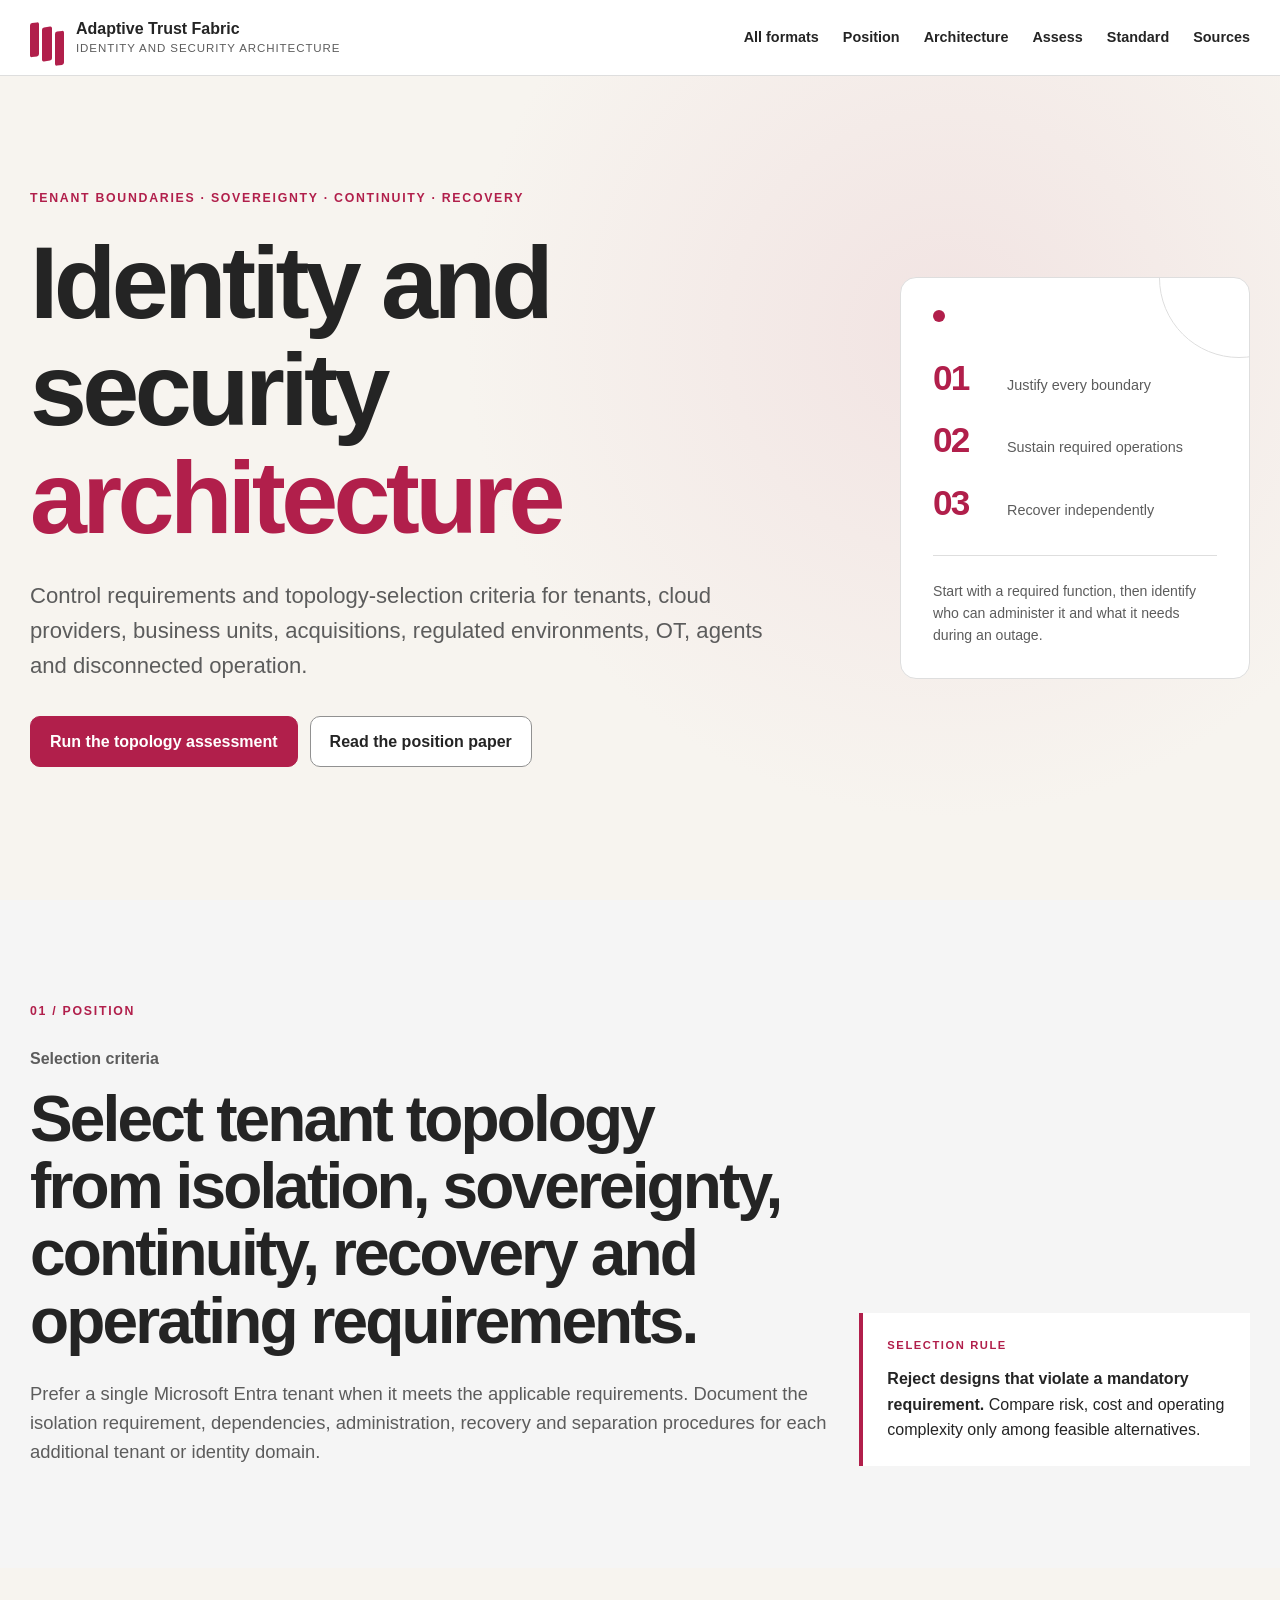
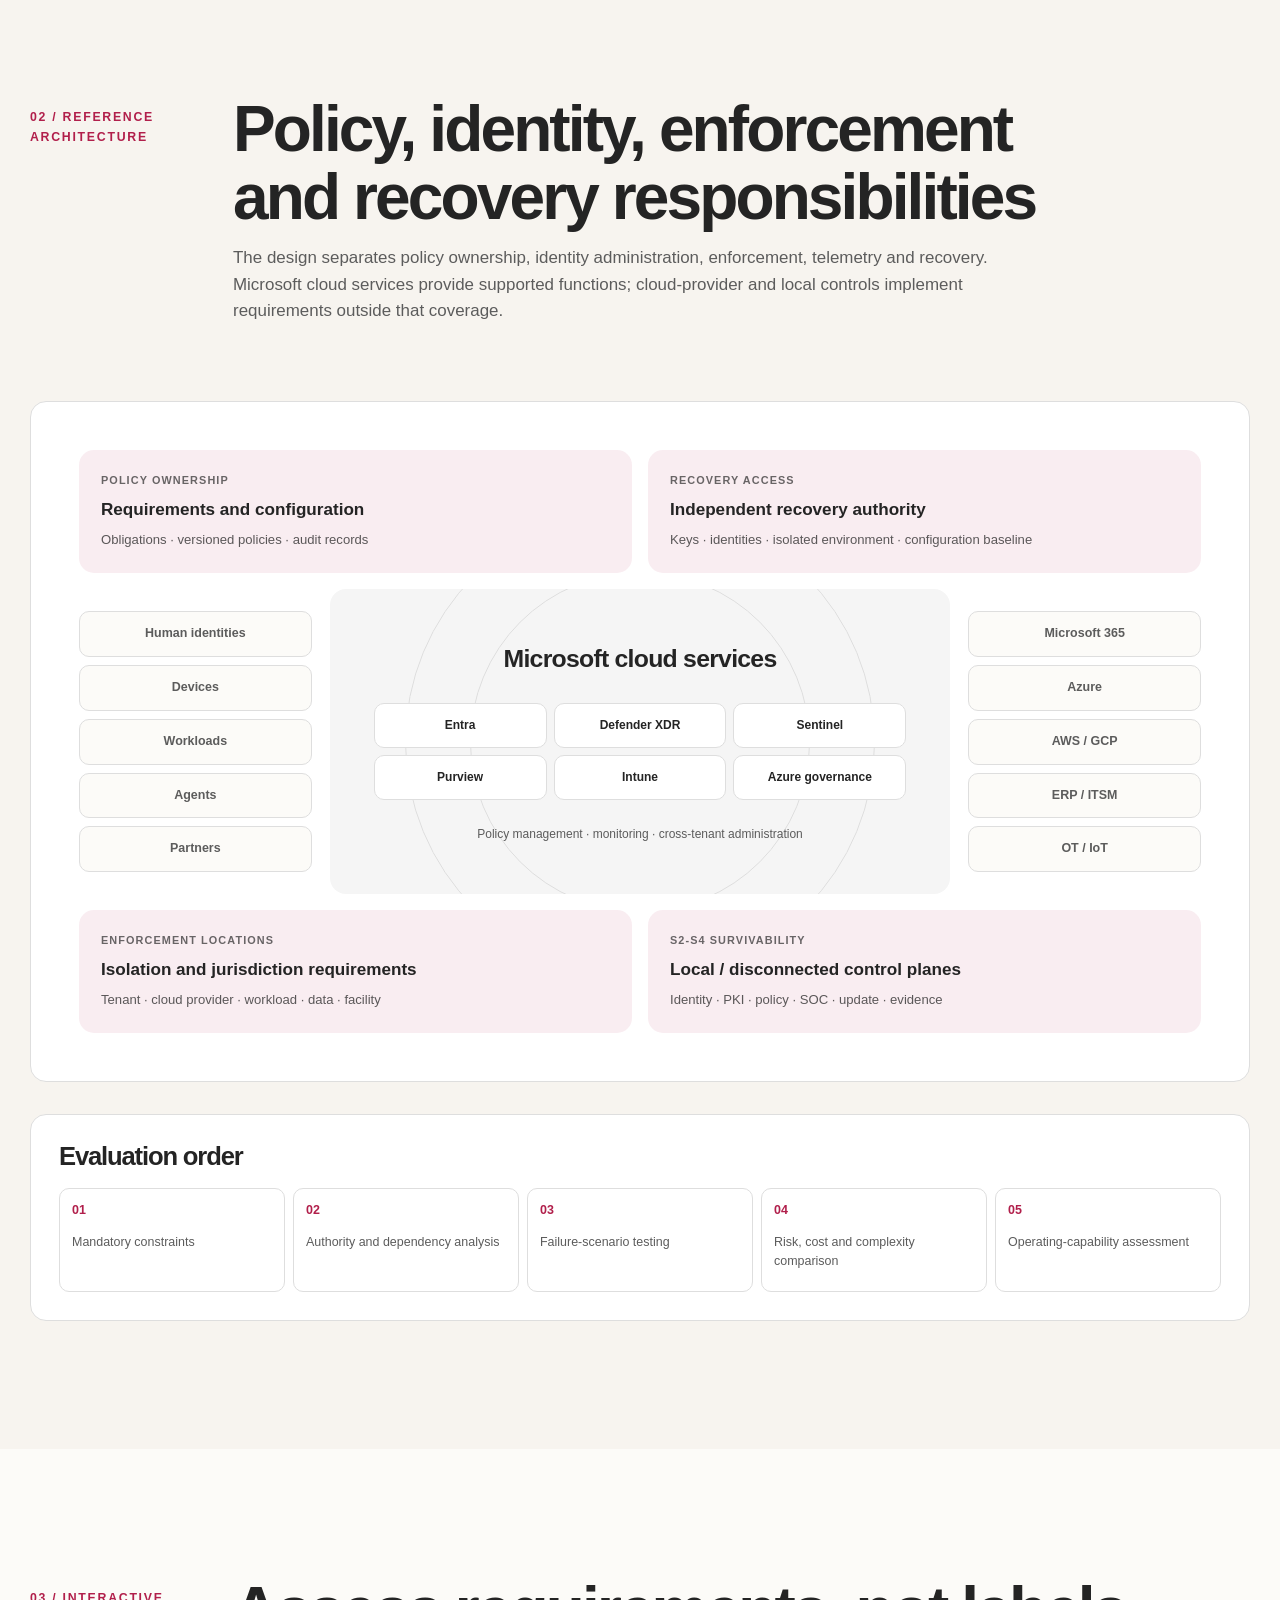
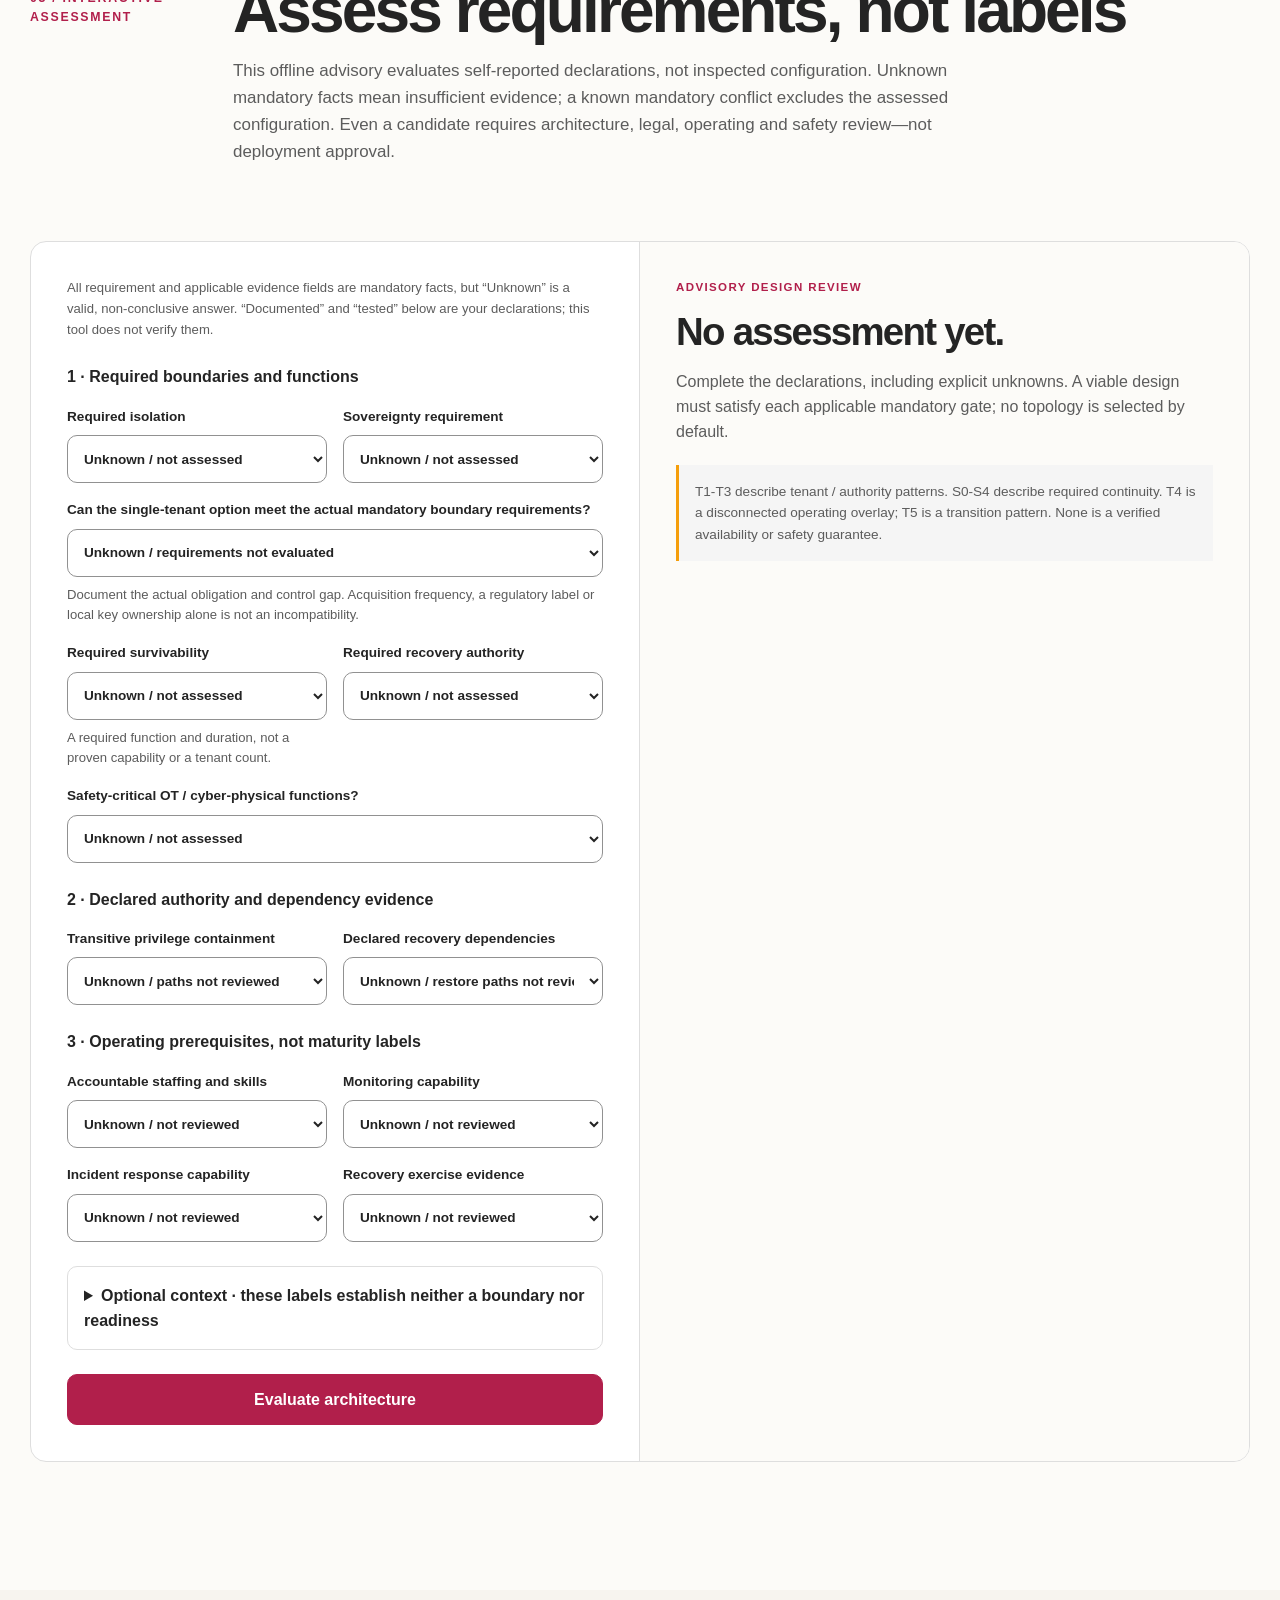
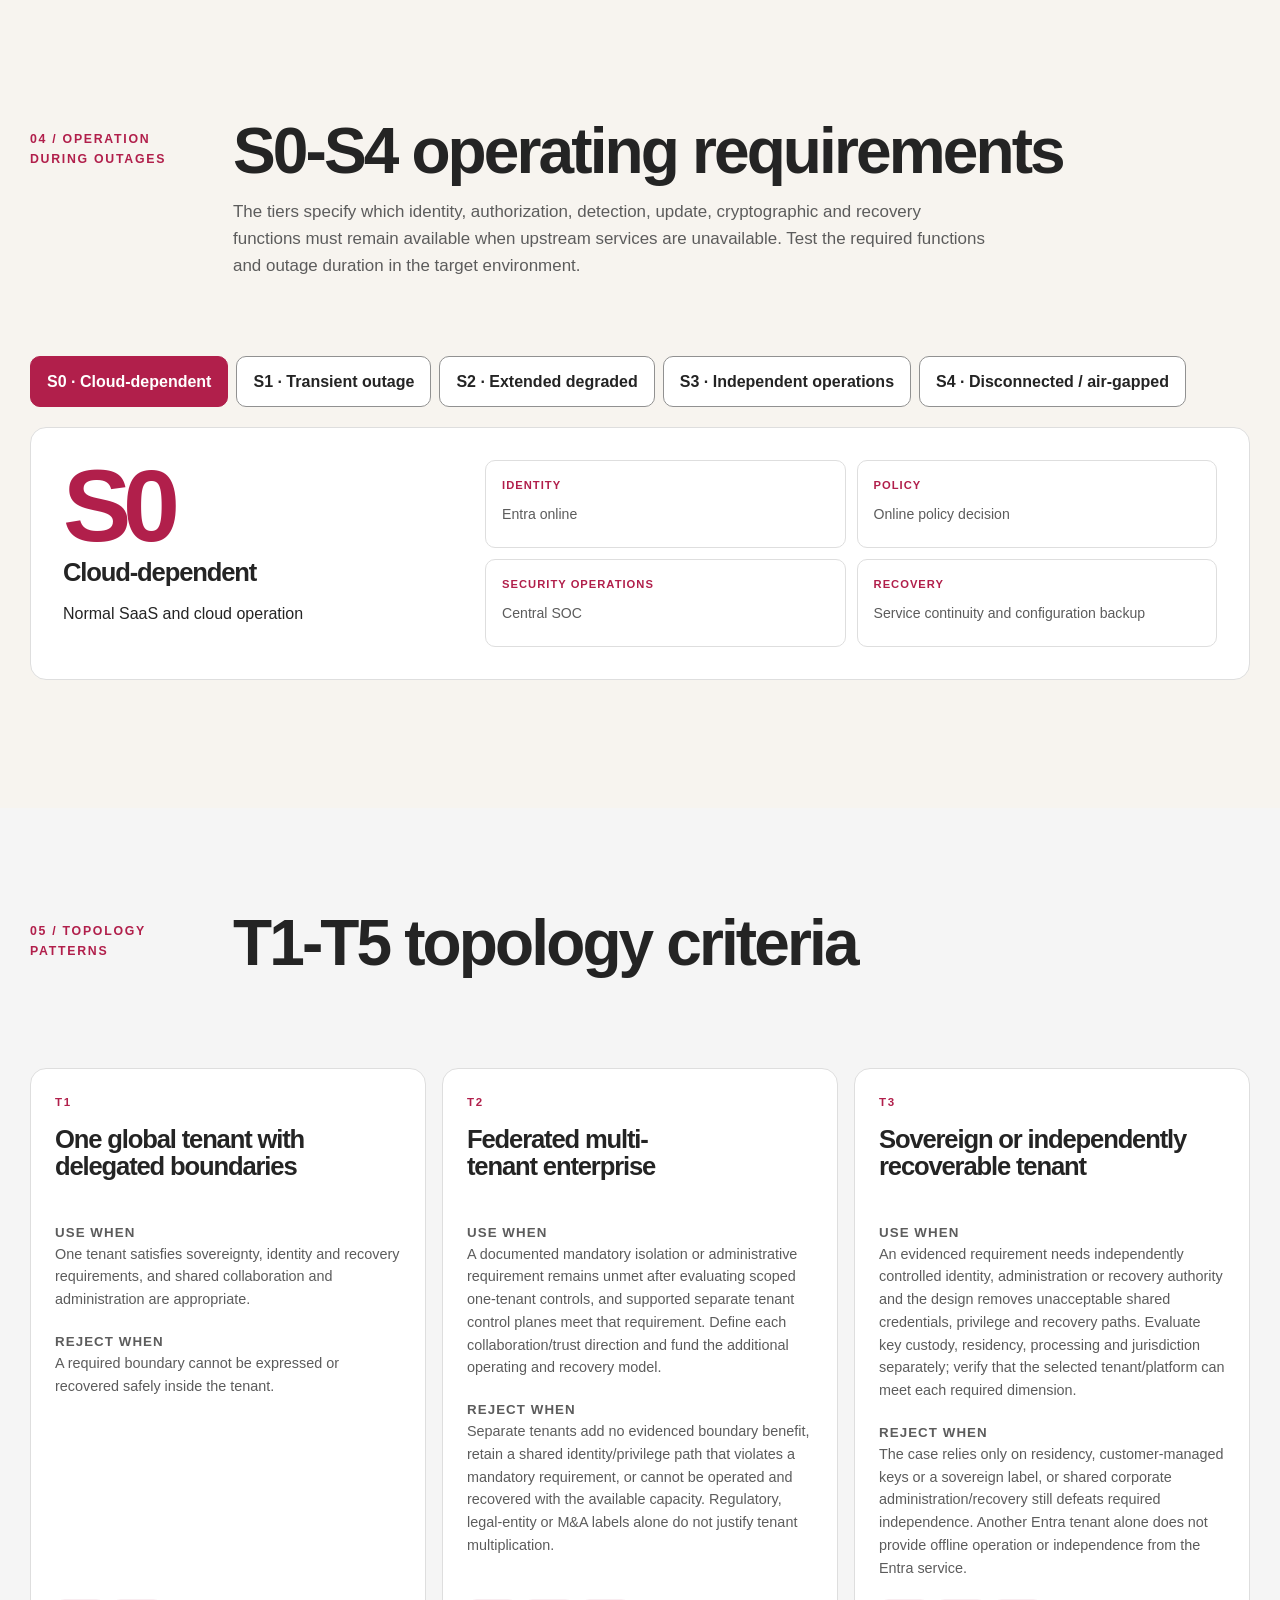
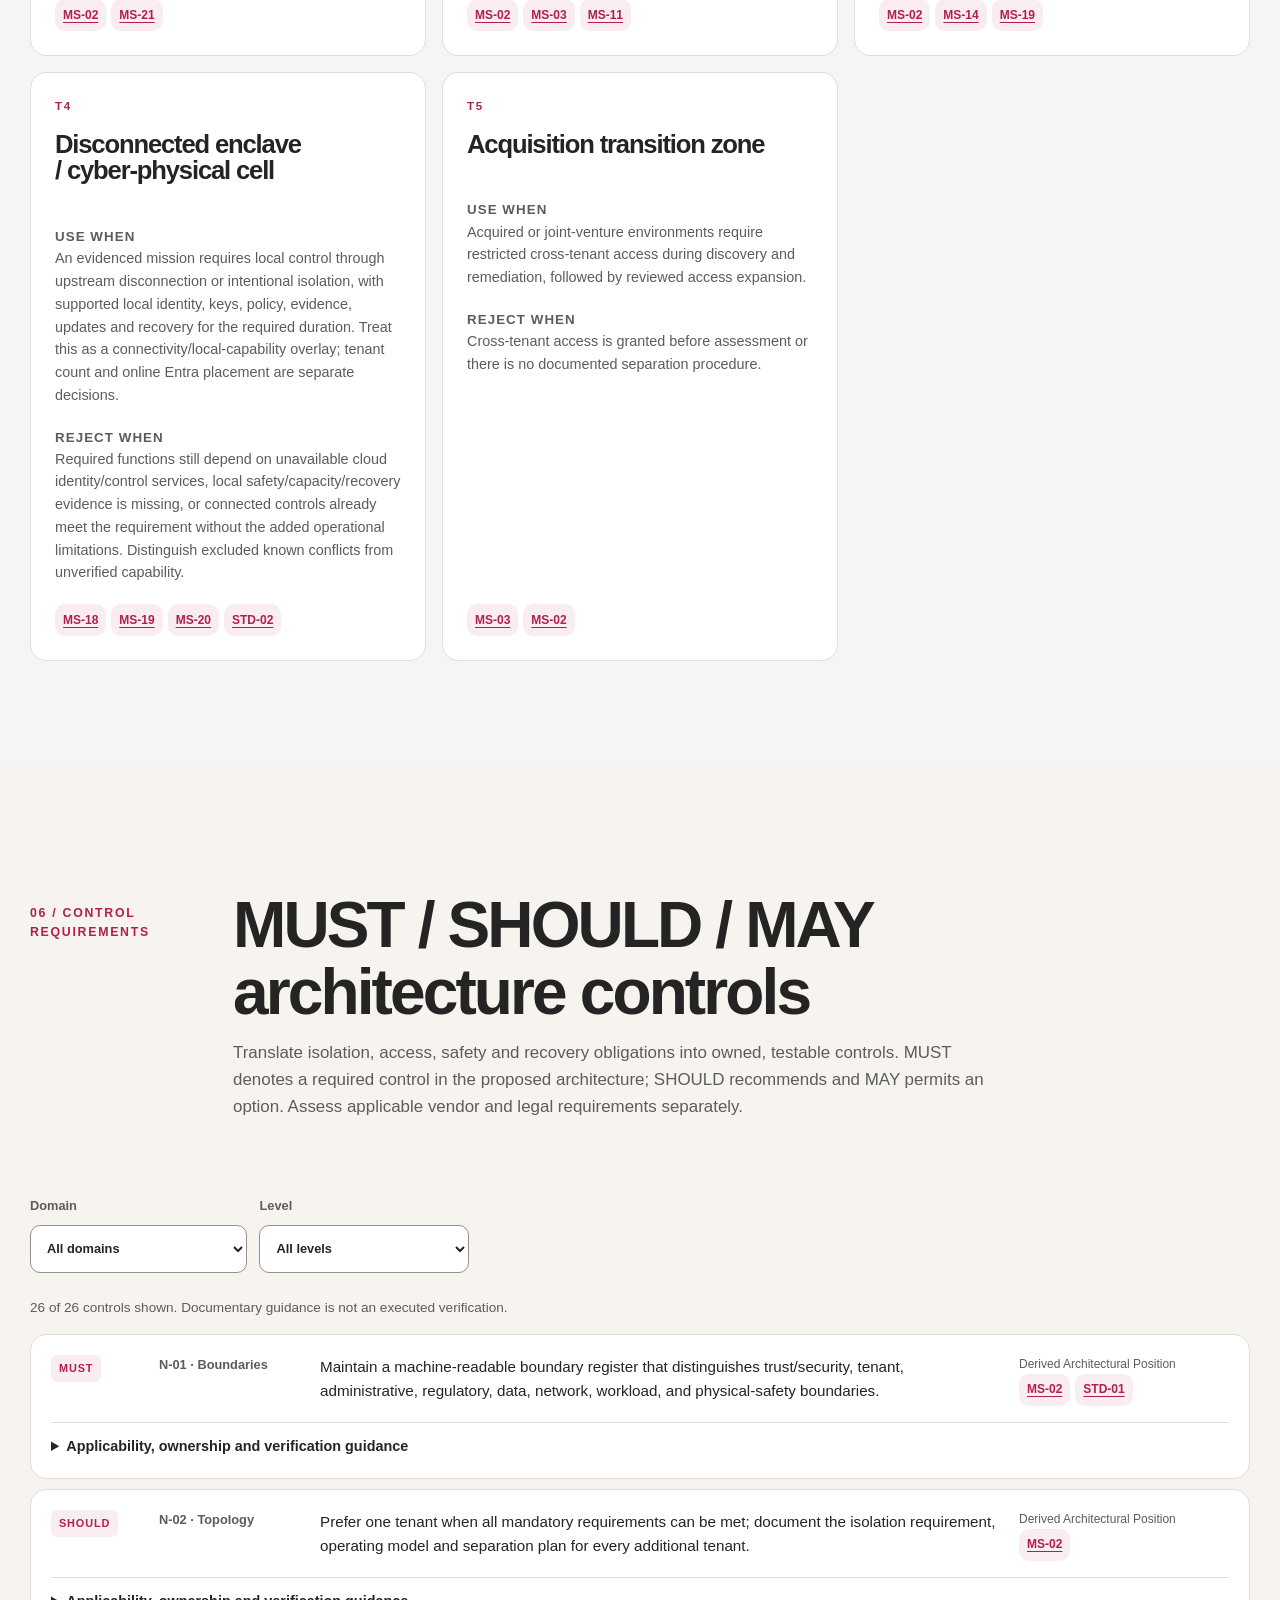
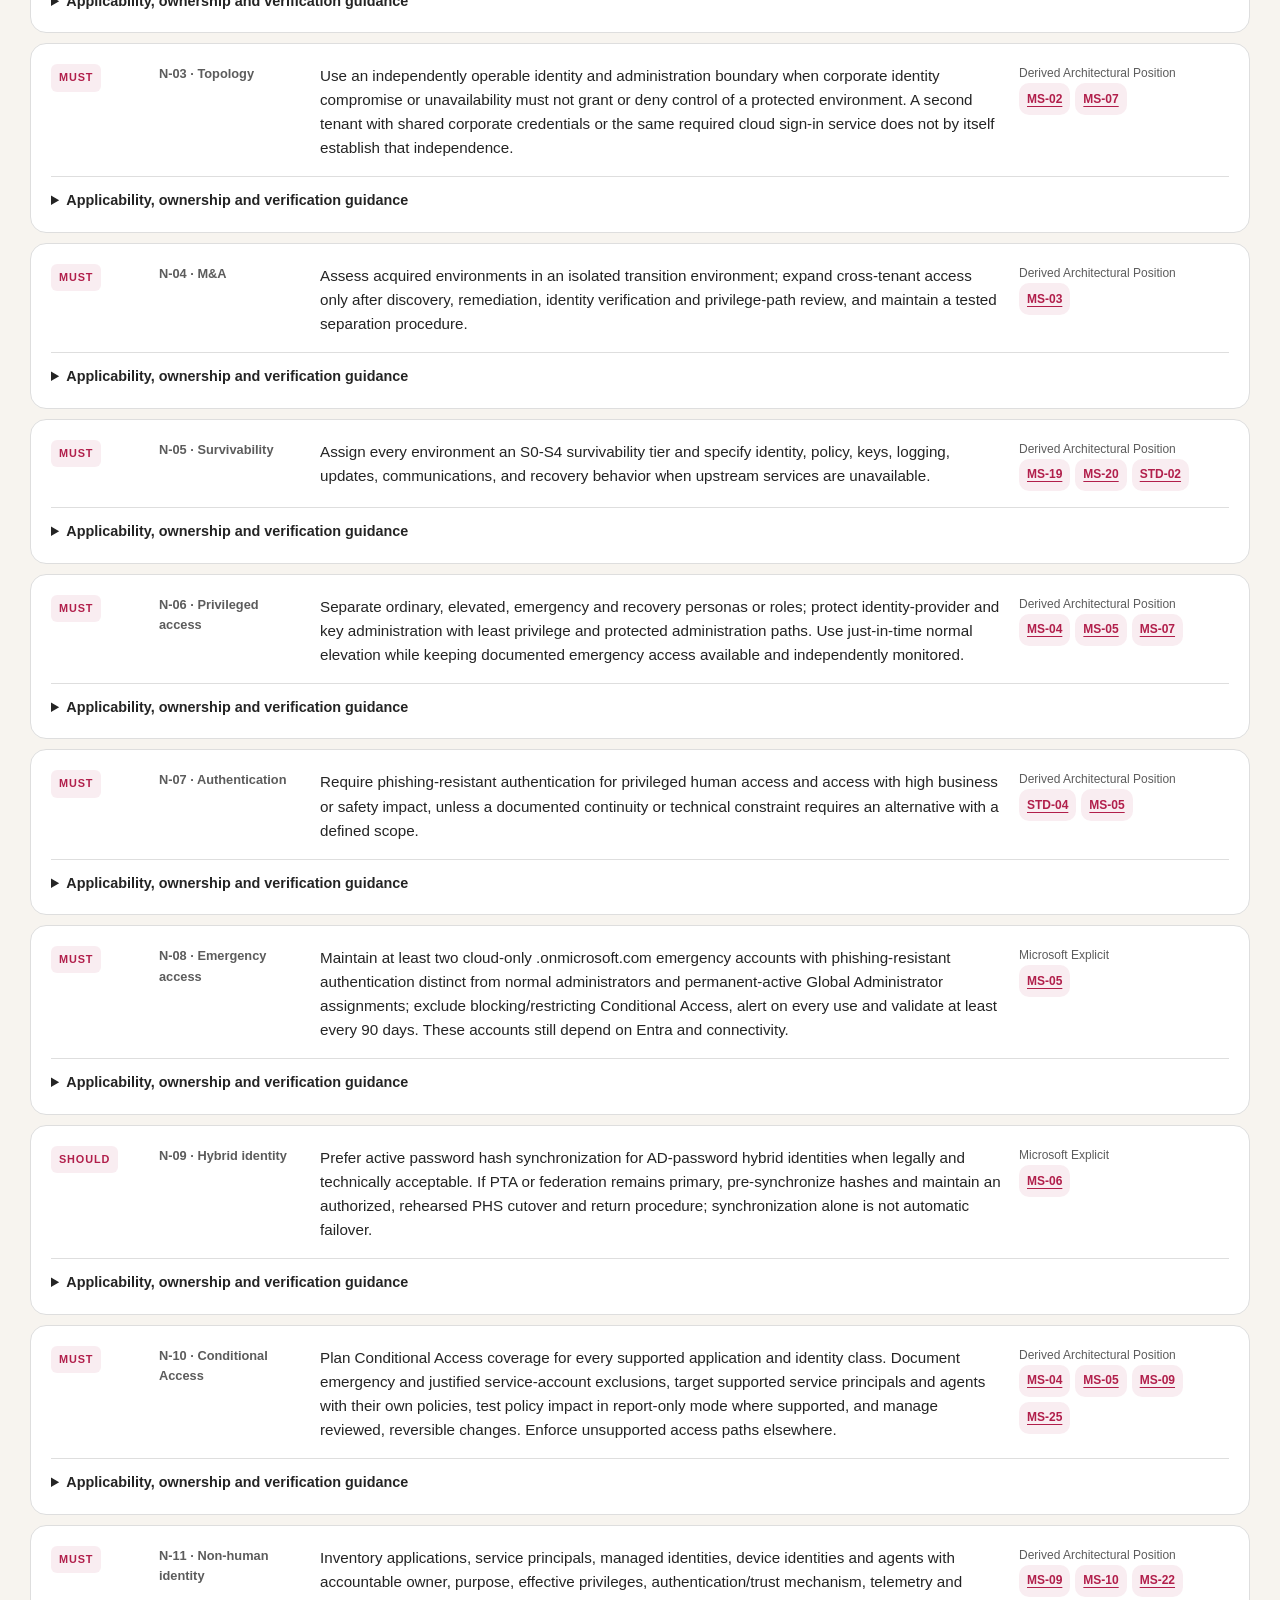
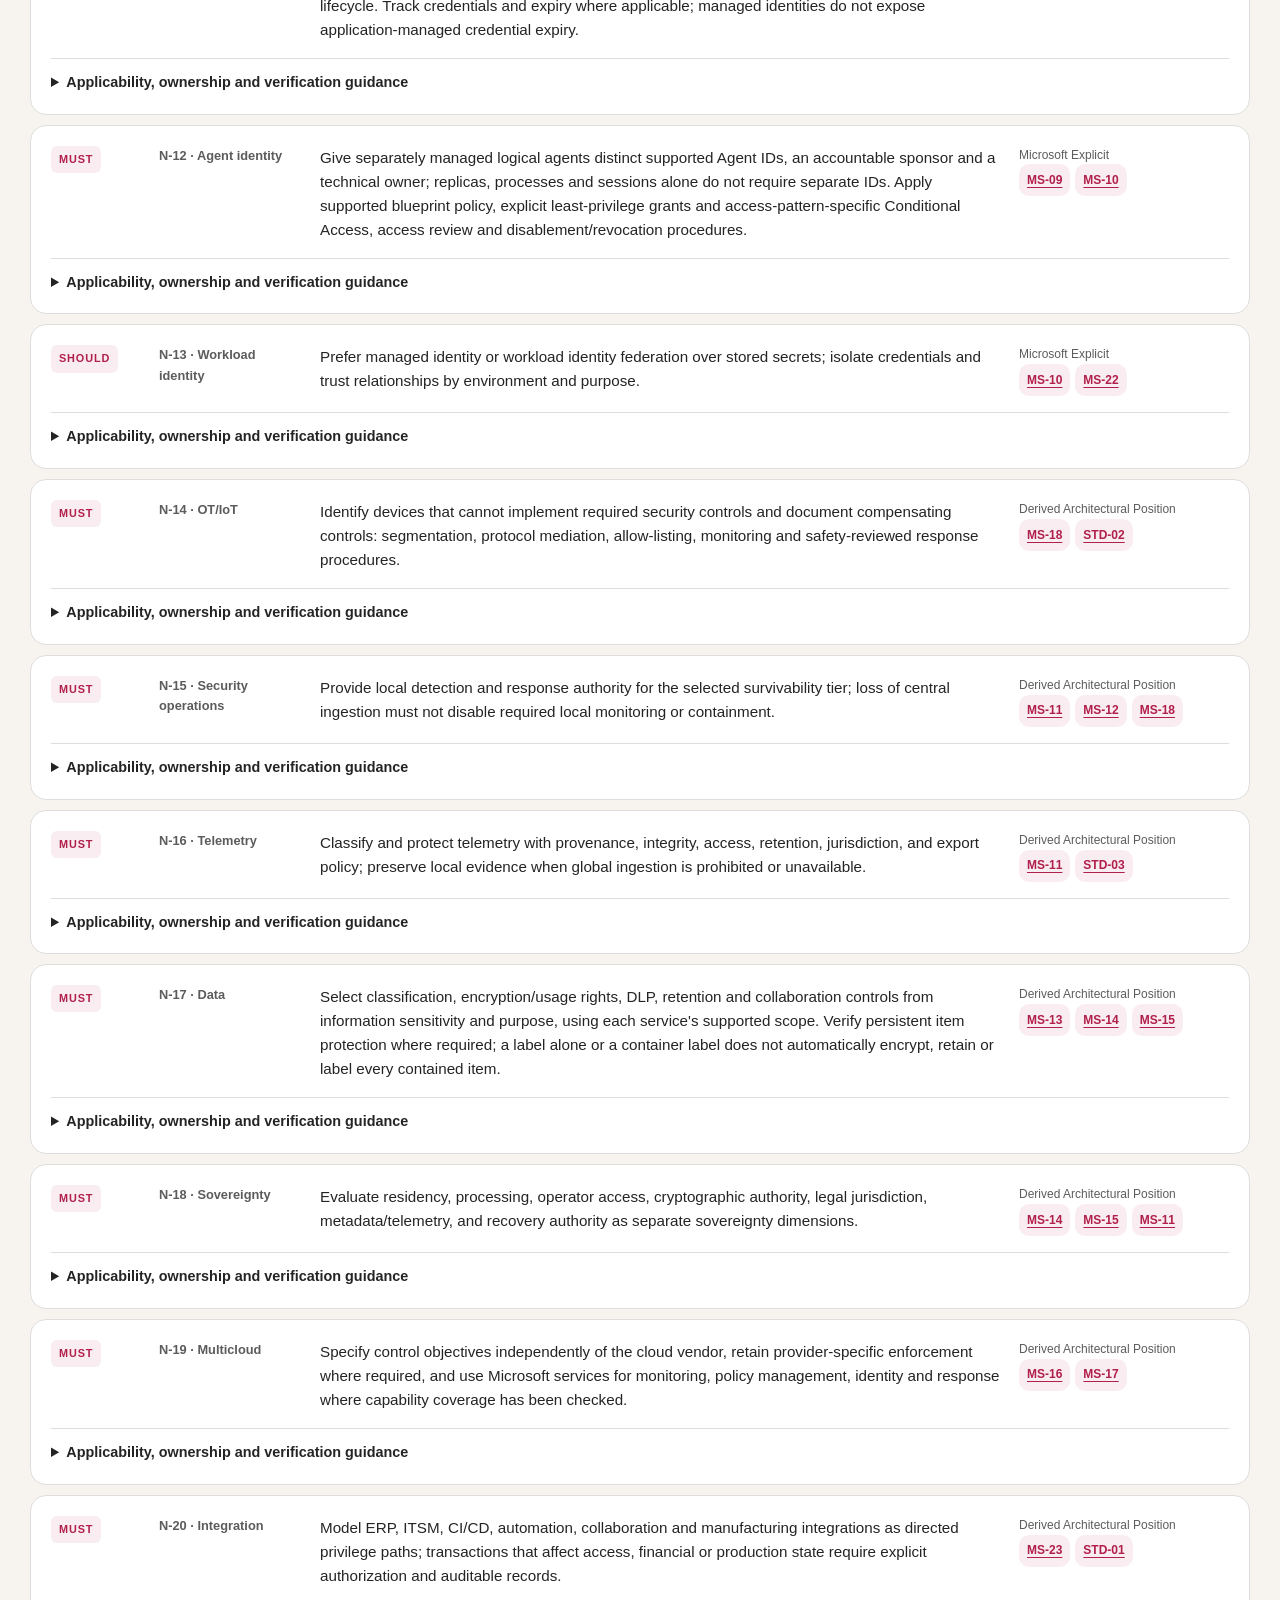
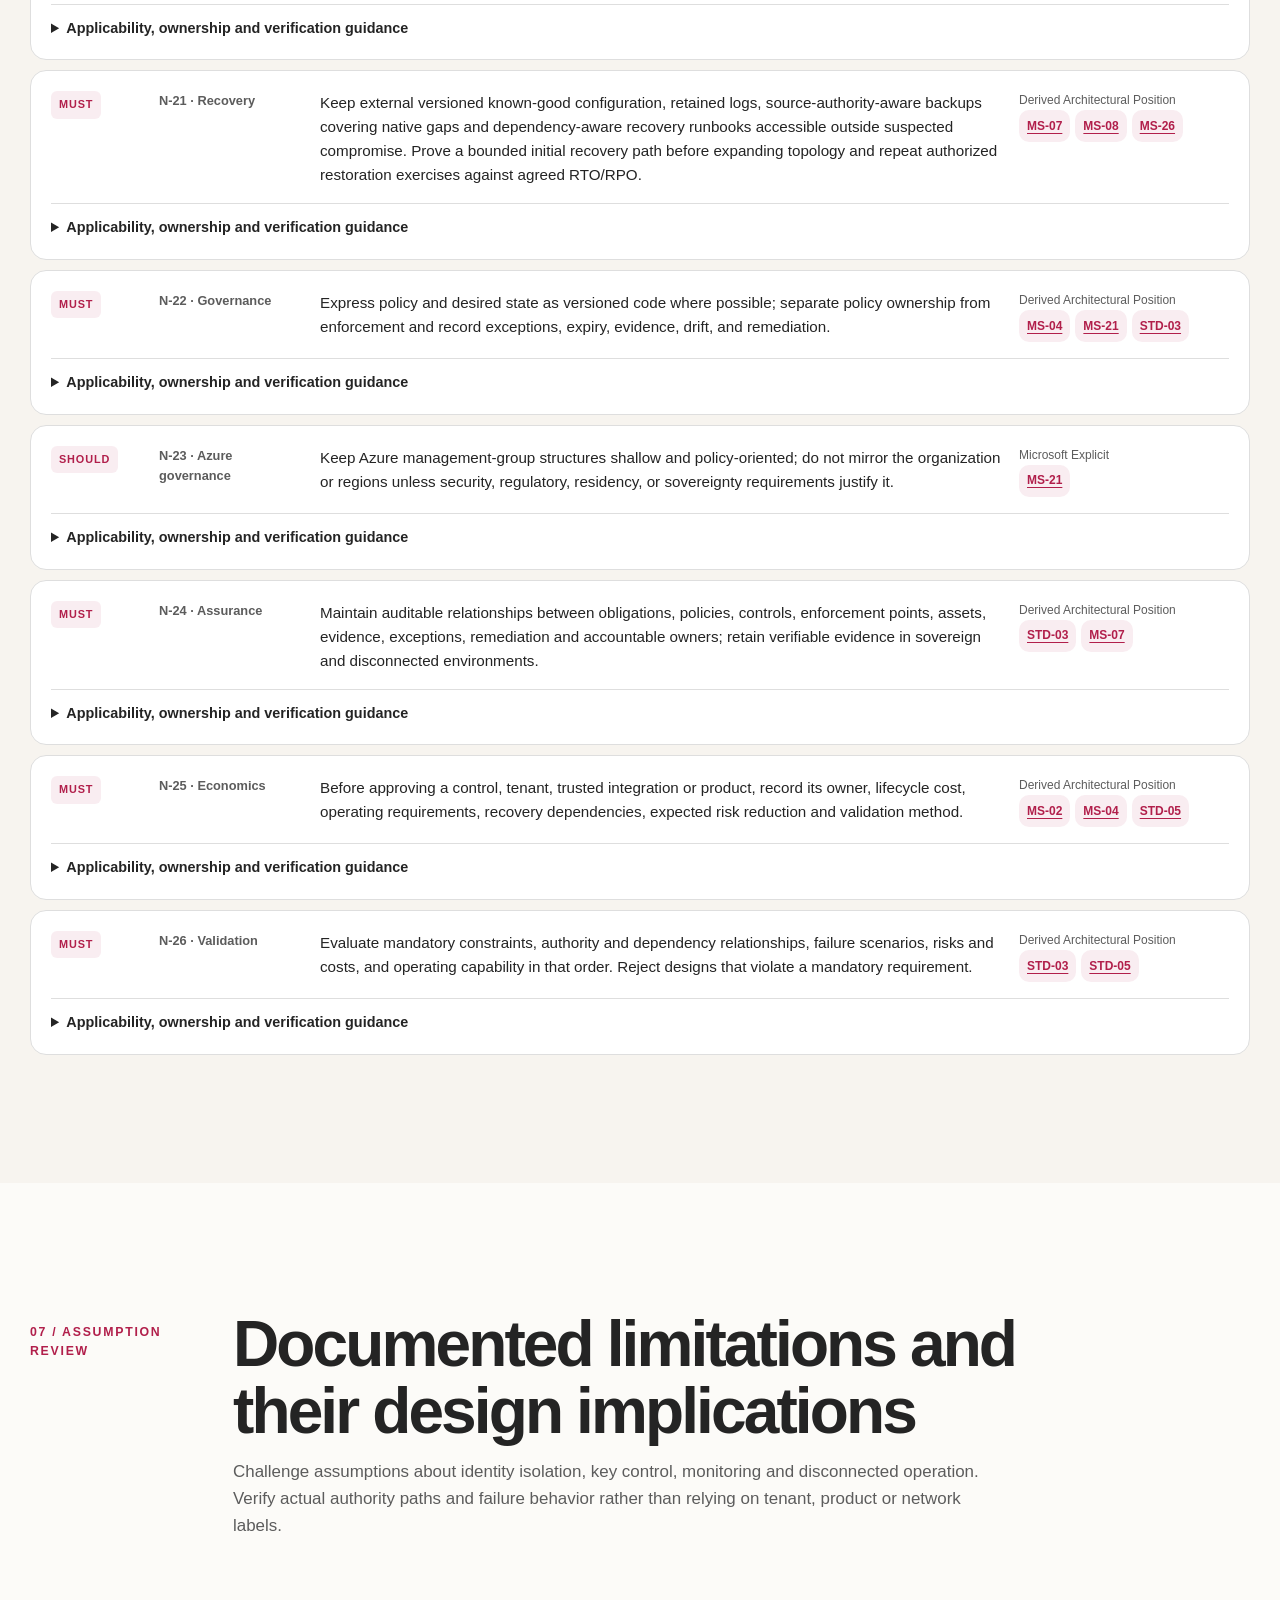
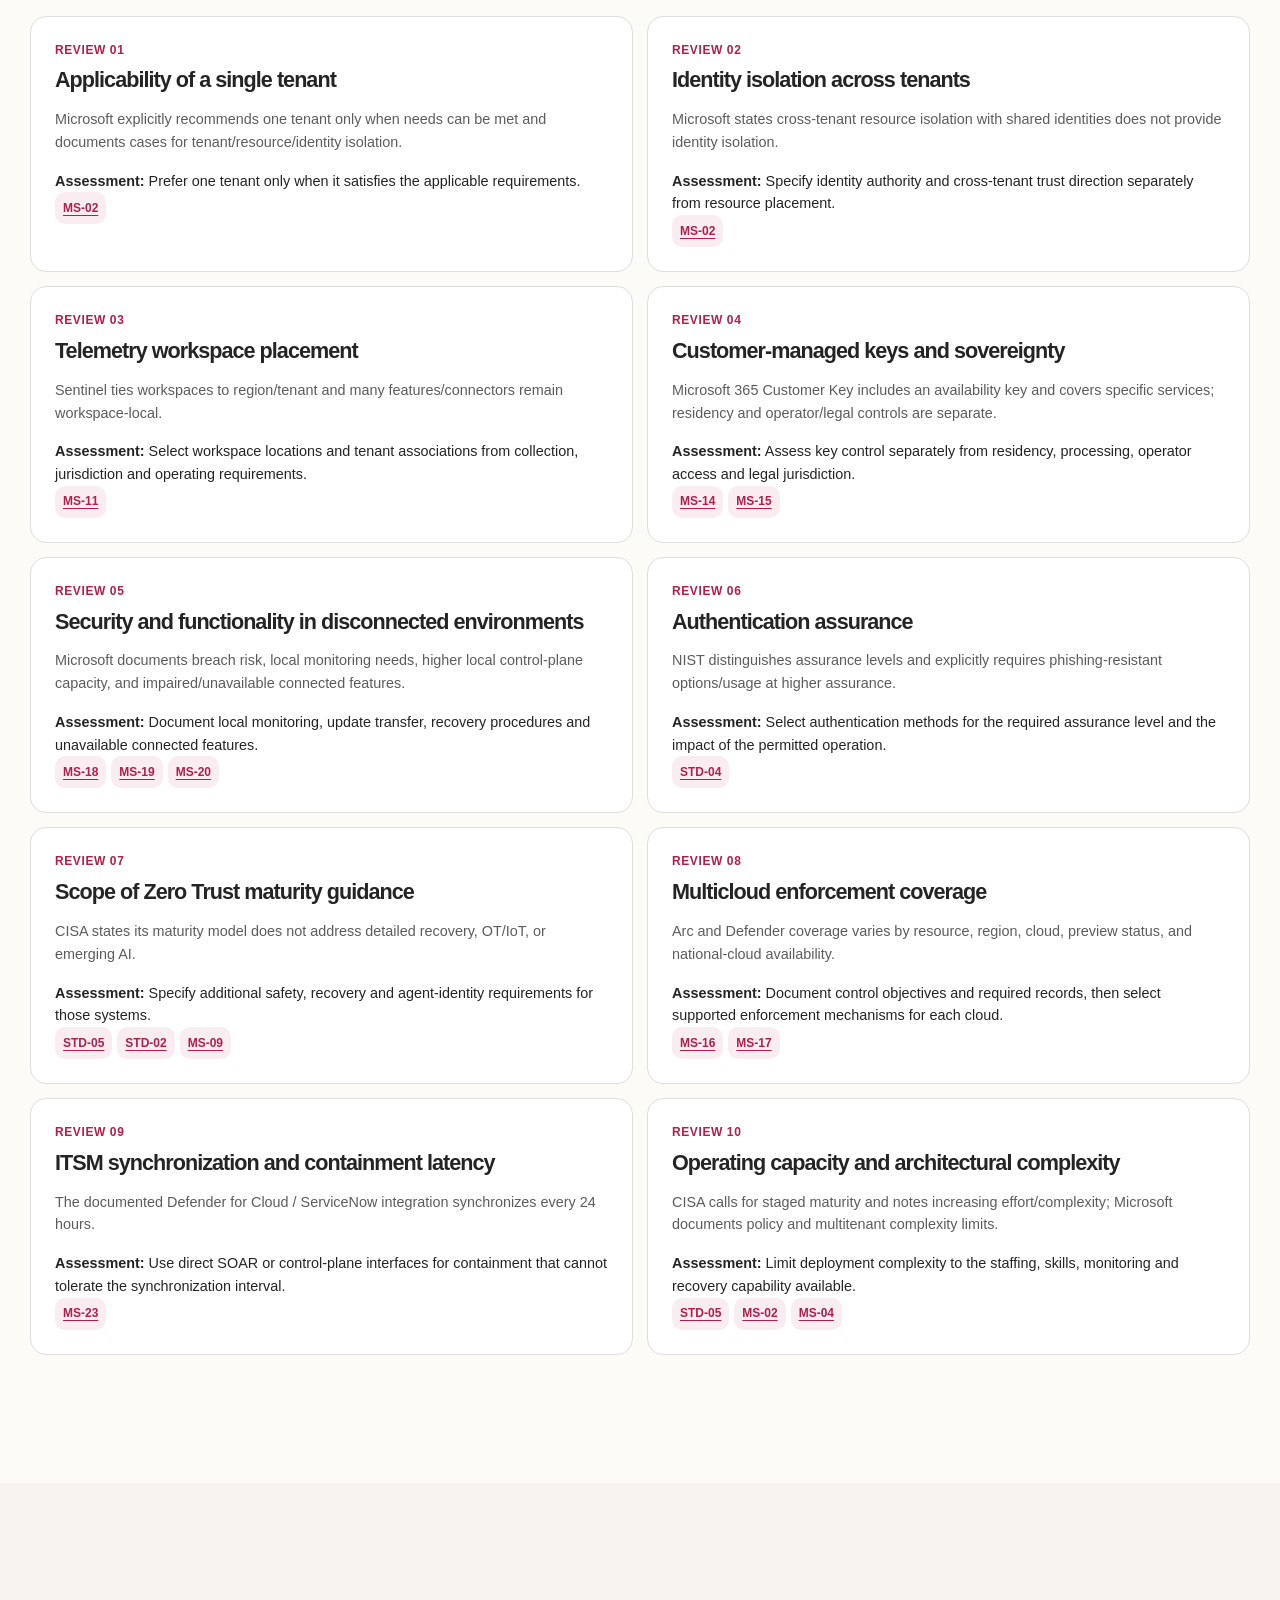
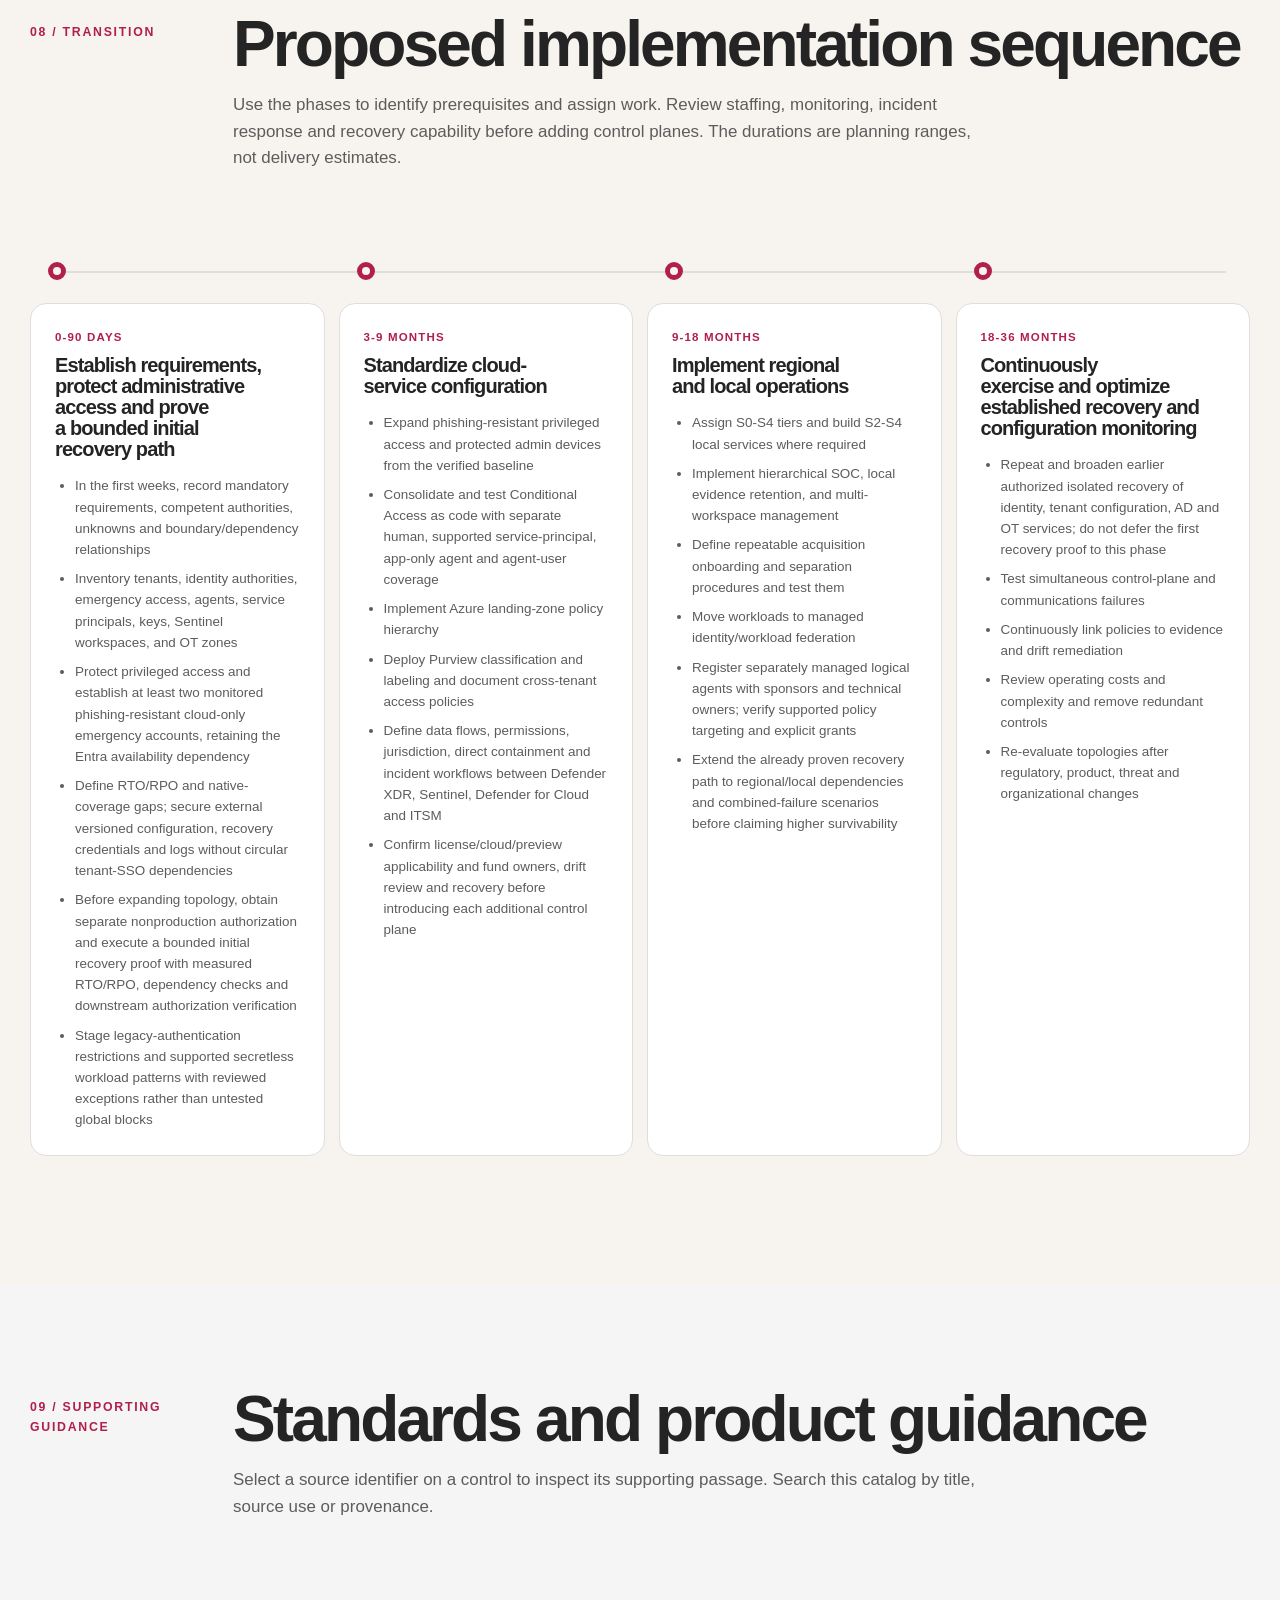
==== commit 55a94efa: "Improve editorial clarity and runbook navigation Condense repeated guidance, make runbook gates and " ====
--- a/adaptive-trust-fabric-microsite/index.html
+++ b/adaptive-trust-fabric-microsite/index.html
@@ -104,7 +104,7 @@
         <p class="metric"><strong>02</strong><span>Sustain required operations</span></p>
         <p class="metric"><strong>03</strong><span>Recover independently</span></p>
         <div class="mini-rule"></div>
-        <p>Keep administrative authority, local capabilities and recovery dependencies aligned with the functions the business must sustain.</p>
+        <p>Start with a required function, then identify who can administer it and what it needs during an outage.</p>
       </aside>
     </section>
 
@@ -386,7 +386,7 @@
         <div class="section-heading reveal">
           <div class="section-label">09 / Supporting guidance</div>
           <h2>Standards and product guidance</h2>
-          <p>Validate isolation, authentication, safety and recovery requirements against applicable standards and current product capabilities. Confirm local legal obligations, service coverage and operating constraints before deployment.</p>
+          <p>Select a source identifier on a control to inspect its supporting passage. Search this catalog by title, source use or provenance.</p>
         </div>
         <p class="evidence-note">Documentary support and operational evidence are different. A checked passage does not establish that a deployment was inspected or tested; partial, unknown and unperformed reviews remain labelled below.</p>
         <div class="evidence-tools reveal">
@@ -406,7 +406,7 @@
     <section class="shell section closing">
       <p class="eyebrow">Deployment review</p>
       <h2>Document requirements and test operating procedures.</h2>
-      <p>Review isolation, administrative dependencies, outage behavior and recovery procedures for the target environment. Re-evaluate the topology when requirements, dependencies or operating capabilities change.</p>
+      <p>Use the assessment's unmet prerequisites as the review agenda. Reassess after a requirement, dependency or operating capability changes.</p>
       <a class="button primary" href="../position-paper/Adaptive-Trust-Fabric-Position-Paper.pdf">Read the position paper</a>
     </section>
   </main>
